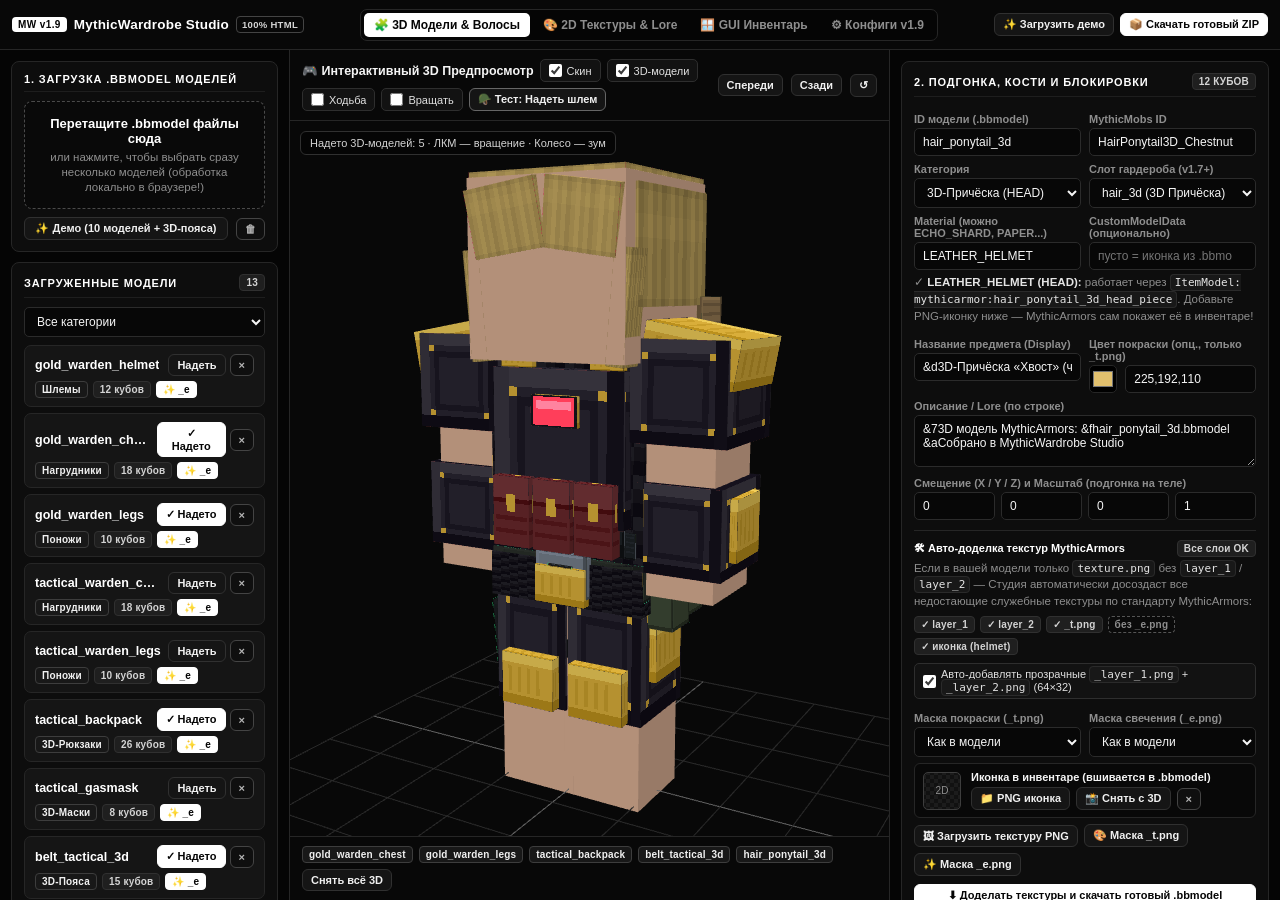
==== docs/index.html @ ac703e2a "Release MythicWardrobe v1.9.1 + Test Pack v1.8 + MythicWardrobe Studio v2.3 (GitHub Pages)" ====
<!DOCTYPE html>
<html lang="ru">
<head>
  <meta charset="UTF-8">
  <meta name="viewport" content="width=device-width, initial-scale=1.0">
  <title>MythicWardrobe Studio v2.2 — 3D .bbmodel, 3D-Волосы, 2D Скины и GUI Редактор (HTML Standalone)</title>
  <link rel="stylesheet" href="./style.css">
</head>
<body>
  <!-- TOP NAVIGATION -->
  <header class="topbar">
    <div class="brand">
      <span class="brand-badge">MW v1.9</span>
      <span>MythicWardrobe Studio</span>
      <span class="brand-offline" title="Работает полностью в браузере без Python и без сервера!">100% HTML</span>
    </div>

    <div class="tabs">
      <button class="tab-btn active" data-tab="bbmodel">🧩 3D Модели &amp; Волосы</button>
      <button class="tab-btn" data-tab="skins">🎨 2D Текстуры &amp; Lore</button>
      <button class="tab-btn" data-tab="gui">🪟 GUI Инвентарь</button>
      <button class="tab-btn" data-tab="configs">⚙ Конфиги v1.9</button>
    </div>

    <div class="topbar-actions">
      <button class="btn btn-sm" id="btnLoadDemo" title="Загрузить все 10 демо .bbmodel (включая 3D-пояса) и 68 стартовых 2D-скинов (включая Костюм химзащиты)">✨ Загрузить демо</button>
      <button class="btn btn-green btn-sm" id="btnQuickExport">📦 Скачать готовый ZIP</button>
    </div>
  </header>

  <!-- MAIN WORKSPACE -->
  <main class="workspace" id="mainWorkspace">

    <!-- ==================== TAB 1: 3D BBMODEL COMBINER ==================== -->
    <div class="workspace-tab active" data-tab-panel="bbmodel">

      <!-- LEFT PANE: UPLOAD + MODEL LIBRARY -->
      <aside class="pane">
        <div class="card">
          <div class="card-title">1. Загрузка .bbmodel моделей</div>
          <div class="dropzone" id="bbDropzone">
            <strong>Перетащите .bbmodel файлы сюда</strong>
            <span>или нажмите, чтобы выбрать сразу несколько моделей (обработка локально в браузере!)</span>
            <input type="file" id="bbFileInput" accept=".bbmodel,.json" multiple hidden>
          </div>
          <div class="row">
            <button class="btn btn-sm btn-block" id="btnLoadDemo3d">✨ Демо (10 моделей + 3D-пояса)</button>
            <button class="btn btn-danger btn-sm" id="btnClear3d" title="Очистить список">🗑</button>
          </div>
        </div>

        <div class="card">
          <div class="card-title">
            <span>Загруженные модели</span>
            <span id="modelCountBadge" class="tag">0</span>
          </div>
          <div class="row" style="margin-bottom:8px">
            <select id="filterCategory">
              <option value="all">Все категории</option>
              <option value="helmets">Шлемы (HEAD)</option>
              <option value="mask_3d">3D-Маски / Очки (HEAD)</option>
              <option value="hair_3d">3D-Причёски (HEAD)</option>
              <option value="armor_chest">Нагрудники (CHEST)</option>
              <option value="backpack_3d">3D-Рюкзаки / Плащи (CHEST)</option>
              <option value="armor_legs">Поножи (LEGS)</option>
              <option value="belt_3d">3D-Пояса / Декор (LEGS)</option>
              <option value="armor_feet">Ботинки (FEET)</option>
            </select>
          </div>
          <div id="modelList">
            <div class="hint">Загрузите свои .bbmodel или нажмите «✨ Демо» — туда уже вшиты 3D-причёски, 3D-пояса (tactical / adventurer / chains), рюкзак, противогаз и броня!</div>
          </div>
        </div>
      </aside>

      <!-- CENTER PANE: SHARED 3D VIEWPORT (PLACEHOLDER, MOVED BY JS) -->
      <section class="pane pane-viewer" id="viewerMount3d"></section>

      <!-- RIGHT PANE: INSPECTOR + BLOCKS + CATEGORY LINKS + ZIP EXPORT -->
      <aside class="pane">
        <!-- INSPECTOR -->
        <div class="card" id="inspectorCard">
          <div class="card-title">
            <span>2. Подгонка, Кости и Блокировки</span>
            <span id="inspectorModelTag" class="tag">Не выбрано</span>
          </div>
          <div id="inspectorEmpty" class="hint">
            Выберите модель слева, чтобы настроить категорию, кости MythicArmors, смещение, описание, цвет и правила блокировки слотов (v1.8.0).
          </div>
          <div id="inspectorBody" style="display:none">
            <div class="grid-2">
              <div>
                <label class="field-label">ID модели (.bbmodel)</label>
                <input type="text" id="inpExportId" placeholder="gold_warden_chest">
              </div>
              <div>
                <label class="field-label">MythicMobs ID</label>
                <input type="text" id="inpMythicId" placeholder="GoldWardenChestplate">
              </div>
            </div>

            <div class="grid-2">
              <div>
                <label class="field-label">Категория</label>
                <select id="inpCategory">
                  <option value="helmets">Шлем (HEAD)</option>
                  <option value="mask_3d">3D-Маска / Очки (HEAD)</option>
                  <option value="hair_3d">3D-Причёска (HEAD)</option>
                  <option value="armor_chest">Нагрудник (CHEST)</option>
                  <option value="backpack_3d">3D-Рюкзак / Плащ (CHEST)</option>
                  <option value="armor_legs">Поножи (LEGS)</option>
                  <option value="belt_3d">3D-Пояс / Декор (LEGS)</option>
                  <option value="armor_feet">Ботинки (FEET)</option>
                </select>
              </div>
              <div>
                <label class="field-label">Слот гардероба (v1.7+)</label>
                <select id="inpWardrobeSlot">
                  <option value="">Стандартная броня</option>
                  <option value="mask_3d">mask_3d (3D Маска)</option>
                  <option value="hair_3d">hair_3d (3D Причёска)</option>
                  <option value="backpack_3d">backpack_3d (3D Рюкзак)</option>
                  <option value="belt_3d">belt_3d (3D Пояс / Декор)</option>
                  <option value="helmet_cosmetic">helmet_cosmetic</option>
                  <option value="chest_cosmetic">chest_cosmetic</option>
                  <option value="legs_cosmetic">legs_cosmetic</option>
                  <option value="boots_cosmetic">boots_cosmetic</option>
                </select>
              </div>
            </div>

            <div class="grid-2">
              <div>
                <label class="field-label">Material (можно ECHO_SHARD, PAPER...)</label>
                <input type="text" id="inpMaterial" list="materialPresets" placeholder="LEATHER_HELMET / ECHO_SHARD">
                <datalist id="materialPresets">
                  <option value="LEATHER_HELMET"></option>
                  <option value="LEATHER_CHESTPLATE"></option>
                  <option value="LEATHER_LEGGINGS"></option>
                  <option value="LEATHER_BOOTS"></option>
                  <option value="ECHO_SHARD"></option>
                  <option value="PAPER"></option>
                  <option value="CARVED_PUMPKIN"></option>
                </datalist>
              </div>
              <div>
                <label class="field-label">CustomModelData (опционально)</label>
                <input type="number" id="inpCustomModelData" min="1" step="1" placeholder="пусто = иконка из .bbmodel">
              </div>
            </div>
            <div id="materialHintBox" class="hint" style="margin:4px 0 6px"></div>

            <div class="grid-2">
              <div>
                <label class="field-label">Название предмета (Display)</label>
                <input type="text" id="inpDisplayName" placeholder="&6Золотой нагрудник">
              </div>
              <div>
                <label class="field-label">Цвет покраски (опц., только _t.png)</label>
                <div class="row">
                  <input type="color" id="inpColorPicker" value="#ffffff" style="width:36px;height:28px;padding:1px;border-radius:5px;border:1px solid var(--border);background:#000">
                  <input type="text" id="inpColorRgb" placeholder="пусто = родная цветная текстура">
                </div>
              </div>
            </div>

            <label class="field-label">Описание / Lore (по строке)</label>
            <textarea id="inpLore" placeholder="&7Кастомная 3D-модель MythicArmors&#10;&aСделано в MythicWardrobe Studio"></textarea>

            <label class="field-label">Смещение (X / Y / Z) и Масштаб (подгонка на теле)</label>
            <div class="grid-4">
              <input type="number" step="0.25" id="inpOffX" value="0" title="Смещение X">
              <input type="number" step="0.25" id="inpOffY" value="0" title="Смещение Y">
              <input type="number" step="0.25" id="inpOffZ" value="0" title="Смещение Z">
              <input type="number" step="0.05" min="0.2" max="3" id="inpScale" value="1" title="Масштаб">
            </div>

            <!-- AUTO-TEXTURES COMPLETION FOR RAW .bbmodel (layer_1, layer_2, _t, _e, icon!) -->
            <div style="margin-top:10px;padding-top:9px;border-top:1px solid var(--border)">
              <div class="row" style="justify-content:space-between">
                <label class="field-label" style="margin:0;color:#ffffff">🛠 Авто-доделка текстур MythicArmors</label>
                <span class="tag" id="texAutoBadge">Авто</span>
              </div>
              <div class="hint" style="margin:3px 0 5px">
                Если в вашей модели только <code>texture.png</code> без <code>layer_1</code> / <code>layer_2</code> — Студия автоматически досоздаст все недостающие служебные текстуры по стандарту MythicArmors:
              </div>
              <div id="texStatusGrid" class="tex-status-grid"></div>
              <label class="toggle-chip" style="display:flex;margin-bottom:6px">
                <input type="checkbox" id="chkAutoLayers" checked>
                <span>Авто-добавлять прозрачные <code>_layer_1.png</code> + <code>_layer_2.png</code> (64×32)</span>
              </label>
              <div class="grid-2">
                <div>
                  <label class="field-label">Маска покраски (_t.png)</label>
                  <select id="selAutoTint">
                    <option value="keep">Как в модели</option>
                    <option value="full">Вся текстура красится</option>
                    <option value="light_only">Только светлые пиксели</option>
                    <option value="none">Убрать _t.png</option>
                  </select>
                </div>
                <div>
                  <label class="field-label">Маска свечения (_e.png)</label>
                  <select id="selAutoEmissive">
                    <option value="keep">Как в модели</option>
                    <option value="bright_neon">Авто-свечение ярких</option>
                    <option value="none">Убрать _e.png</option>
                  </select>
                </div>
              </div>
              <div class="icon-preview-wrap">
                <div class="icon-preview-box" id="modelIconPreviewBox">
                  <span style="font-size:10px;color:var(--muted)">2D</span>
                </div>
                <div style="flex:1">
                  <div style="font-size:11px;font-weight:700;margin-bottom:4px">Иконка в инвентаре (вшивается в .bbmodel)</div>
                  <div class="row-wrap">
                    <button type="button" class="btn btn-sm" id="btnUploadIconPng">📁 PNG иконка</button>
                    <button type="button" class="btn btn-sm" id="btnCapture3dIcon" title="Снять прозрачный 32×32 рендер прямо с 3D-вьюпорта">📸 Снять с 3D</button>
                    <button type="button" class="btn btn-danger btn-sm" id="btnClearIconPng" title="Удалить иконку">×</button>
                    <input type="file" id="inpIconPngFile" accept="image/png,image/webp" hidden>
                  </div>
                </div>
              </div>
              <div class="row-wrap" style="margin-top:6px">
                <button type="button" class="btn btn-sm" id="btnUpload3dMainTex" title="Загрузить/заменить основную текстуру .bbmodel">🖼 Загрузить текстуру PNG</button>
                <button type="button" class="btn btn-sm" id="btnUpload3dTintTex" title="Загрузить маску покраски _t.png">🎨 Маска _t.png</button>
                <button type="button" class="btn btn-sm" id="btnUpload3dEmisTex" title="Загрузить маску свечения _e.png">✨ Маска _e.png</button>
                <input type="file" id="inp3dMainTexFile" accept="image/png,image/webp" hidden>
                <input type="file" id="inp3dTintTexFile" accept="image/png,image/webp" hidden>
                <input type="file" id="inp3dEmisTexFile" accept="image/png,image/webp" hidden>
              </div>
              <button type="button" class="btn btn-primary btn-sm btn-block" id="btnDownloadSingleBbmodel" style="margin-top:8px">
                ⬇ Доделать текстуры и скачать готовый .bbmodel
              </button>
            </div>

            <!-- v1.9.0 3D HAIR BINDING & PARTIAL HELMET HIDING -->
            <div id="hair3dPanel" style="margin-top:10px;padding-top:9px;border-top:1px solid var(--border);display:none">
              <div class="row" style="justify-content:space-between">
                <label class="field-label" style="margin:0;color:#ffffff">💇 3D-Волосы: привязка к 2D и шлемы (v1.9)</label>
                <span class="tag" id="hair3dPartBadge">0 скрыто</span>
              </div>
              <div class="hint" style="margin:3px 0 6px">
                Привяжите 3D-причёску к 2D-волосам (<code>hair-3d.yml</code>) и настройте полное или <b>частичное</b> скрытие при надевании шлема (например, убрать высокий хвост сзади, оставив передние пряди!).
              </div>
              <div class="grid-2">
                <div>
                  <label class="field-label">Привязать к 2D-волосам (PNG)</label>
                  <input type="text" id="inpHairBind2d" list="hair2dPresets" placeholder="напр. hair_blonde.png">
                  <datalist id="hair2dPresets">
                    <option value="hair_brown.png"></option>
                    <option value="hair_blonde.png"></option>
                    <option value="hair_black.png"></option>
                  </datalist>
                </div>
                <div>
                  <label class="field-label">Поведение при шлеме</label>
                  <select id="selHairHelmetMode">
                    <option value="SWAP_MODEL">SWAP_MODEL — Заменить на другую модель</option>
                    <option value="PARTIAL_MODEL">PARTIAL_MODEL — Обрезать части этой модели</option>
                    <option value="HIDE_ALL">HIDE_ALL — Скрыть целиком</option>
                    <option value="KEEP">KEEP — Не скрывать</option>
                  </select>
                </div>
              </div>
              <div id="hairSwapModelWrap" style="margin-top:6px;display:none">
                <label class="field-label">🔄 Другая 3D-модель при шлеме (выберите из загруженных или укажите MythicMobs ID ниже)</label>
                <select id="selHairSwapModel">
                  <option value="">— Указать вручную по MythicMobs ID —</option>
                </select>
              </div>
              <div class="grid-2">
                <div>
                  <label class="field-label">Список шлемов (режим)</label>
                  <select id="selHairListMode">
                    <option value="ALL">ALL — Любой шлем (кроме искл.)</option>
                    <option value="WHITELIST">WHITELIST — Только из списка</option>
                    <option value="BLACKLIST">BLACKLIST — Все, кроме списка</option>
                  </select>
                </div>
                <div>
                  <label class="field-label">MythicMobs ID модели под шлем</label>
                  <input type="text" id="inpHairPartialId" placeholder="LongHairUnderHelmet3D">
                </div>
              </div>
              <div class="grid-2">
                <div>
                  <label class="field-label">Шлемы (ID / *_HELMET / hat:*)</label>
                  <input type="text" id="inpHairHelmets" placeholder="GoldWardenHelmet, *_HELMET">
                </div>
                <div>
                  <label class="field-label">Исключения (не скрывать)</label>
                  <input type="text" id="inpHairExceptions" placeholder="CrownHelmet, hat:glasses.png">
                </div>
              </div>
              <div id="hairPartialPartsWrap" style="margin-top:6px">
                <div class="row" style="justify-content:space-between;margin-bottom:4px">
                  <label class="field-label" style="margin:0">Отметьте части, которые СКРЫВАТЬ под шлемом:</label>
                  <div class="row">
                    <button type="button" class="btn btn-sm" id="btnHairAutoMarkTail" title="Авто-выбрать хвост, макушку и резинку">⚡ Авто (хвост)</button>
                    <button type="button" class="btn btn-sm" id="btnHairClearParts" title="Снять все галочки">✕</button>
                  </div>
                </div>
                <div id="hairPartsList" class="hair-part-list"></div>
                <div class="row" style="margin-top:6px">
                  <button type="button" class="btn btn-sm btn-block" id="btnDownloadPartialHair">⬇ Скачать частичный .bbmodel (под шлем)</button>
                </div>
              </div>
            </div>

            <label class="field-label" style="margin-top:10px">Кости модели → кости MythicArmors</label>
            <div id="boneMappingTable"></div>

            <!-- v1.8.0 BLOCKING RULES FOR 3D MODEL -->
            <div style="margin-top:10px;padding-top:9px;border-top:1px solid var(--border)">
              <div class="row" style="justify-content:space-between">
                <label class="field-label" style="margin:0;color:#ffffff">🔒 Блокировка слоёв / слотов (v1.8.0)</label>
                <select id="inp3dBlockMode" style="width:130px;padding:3px 6px;font-size:11px">
                  <option value="UNEQUIP">UNEQUIP (Снять)</option>
                  <option value="PREVENT">PREVENT (Запрет)</option>
                  <option value="HIDE">HIDE (Скрыть)</option>
                </select>
              </div>
              <div class="hint" style="margin:3px 0 4px">Отметьте, какие слоты/слои блокирует этот 3D-предмет (попадёт в <code>Wardrobe.Blocks</code>):</div>
              <div id="blockChips3dShortcuts" class="block-chip-grid"></div>
              <div id="blockChips3dTargets" class="block-chip-grid"></div>
            </div>
          </div>
        </div>

        <!-- CATEGORY LINKS (COMBINATION GENERATOR) -->
        <div class="card">
          <div class="card-title">
            <span>3. Связки категорий (Скрещивание)</span>
            <button class="btn btn-sm" id="btnAddLink">+ Связка</button>
          </div>
          <div class="hint">
            Свяжите 2 или 3 категории (например <b>Поножи × 3D-Пояса</b> или <b>Нагрудники × Рюкзаки</b>). Студия прямо в браузере сгенерирует все комбо-`.bbmodel` с единым UV-атласом и <code>combo-overrides.yml</code>!
          </div>
          <div id="linksContainer"></div>
          <div id="comboPreviewList" style="margin-top:8px"></div>
        </div>

        <!-- EXPORT ZIP -->
        <div class="card">
          <div class="card-title">4. Экспорт готового ZIP-архива</div>
          <label class="field-label">Имя пака</label>
          <input type="text" id="inpPackName" value="my_wardrobe_pack">
          <div class="row-wrap" style="margin:8px 0">
            <label class="toggle-chip"><input type="checkbox" id="chkIncludeStandalone" checked> Одиночные .bbmodel</label>
            <label class="toggle-chip"><input type="checkbox" id="chkInclude2dInZip" checked> + 2D скины &amp; priority.yml</label>
            <label class="toggle-chip"><input type="checkbox" id="chkIncludeMenusInZip" checked> + GUI menus.yml</label>
            <label class="toggle-chip"><input type="checkbox" id="chkIncludeConfigInZip" checked> + Сниппет конфига v1.9</label>
          </div>
          <button class="btn btn-primary btn-block" id="btnExportFullZip">🚀 Собрать и скачать ZIP (офлайн)</button>
          <div id="exportReport" class="hint" style="margin-top:8px"></div>
        </div>
      </aside>
    </div>

    <!-- ==================== TAB 2: 2D SKIN FITTER & BLOCKING ==================== -->
    <div class="workspace-tab" data-tab-panel="skins">

      <!-- LEFT PANE: 2D SKIN LAYERS + PRIORITY + LIVE BLOCKING -->
      <aside class="pane">
        <div class="card">
          <div class="card-title">
            <span>2D Слои скина (15 категорий)</span>
            <span id="skinBlockedCountBadge" class="tag tag-lock" style="display:none">🔒 0</span>
          </div>
          <div class="row" style="margin-bottom:6px">
            <button class="btn btn-sm btn-block" id="btnLoadDemo2d">✨ 68 стартовых PNG</button>
            <select id="skinBodyType" style="width:110px">
              <option value="wide">Wide (4px)</option>
              <option value="slim">Slim (3px)</option>
            </select>
          </div>
          <div class="row" style="margin-bottom:8px">
            <button class="btn btn-amber btn-sm btn-block" id="btnTryHazmat">☣ Примерить Костюм химзащиты (v1.8)</button>
            <button class="btn btn-sm" id="btnReset2dLayers" title="Сбросить все слои">↺</button>
          </div>
          <div class="hint" style="margin-top:0">
            Слои идут <b>сверху вниз</b> (как в <code>priority.yml</code>). Если слой имеет блокировку 🔒 (как химзащита), конфликтующие слои подсвечиваются красным и скрываются на 3D-манекене!
          </div>
          <div id="skinLayersList"></div>
        </div>
      </aside>

      <!-- CENTER PANE: SHARED 3D VIEWPORT -->
      <section class="pane pane-viewer" id="viewerMount2d"></section>

      <!-- RIGHT PANE: UPLOAD & AUTO-FIT 2D SKIN + BLOCKS + EXPORT -->
      <aside class="pane">
        <div class="card">
          <div class="card-title">
            <span>Подгонка PNG на слой</span>
            <span id="activeSkinLayerTag" class="tag">Куртка / Костюм</span>
          </div>
          <div class="dropzone" id="skinDropzone">
            <strong>Перетащите PNG-скин или слой одежды</strong>
            <span>Любой формат: 64×64, старый 64×32, HD 128×128+ — подгонится мгновенно</span>
            <input type="file" id="skinFileInput" accept="image/png,image/webp,image/jpeg" hidden>
          </div>

          <div class="grid-2">
            <div>
              <label class="field-label">Вырезать зону тела</label>
              <select id="skinRegion">
                <option value="full">Весь скин (без вырезки)</option>
                <option value="head_all">Вся голова (внутр. + внеш.)</option>
                <option value="head_outer">Только внеш. голова (шапка/волосы)</option>
                <option value="head_inner">Только лицо / глаза</option>
                <option value="torso_arms">Торс + Рукава (куртка/костюм)</option>
                <option value="torso_only">Только торс (футболка)</option>
                <option value="arms_only">Только рукава / перчатки</option>
                <option value="waist_belt">Талия / Пояс (belt_skin v1.7)</option>
                <option value="legs">Штаны / ноги целиком</option>
                <option value="boots">Только ботинки (низ ног)</option>
                <option value="outer_only">Только 2-й слой (outer)</option>
              </select>
            </div>
            <div>
              <label class="field-label">Конвертер рук</label>
              <select id="skinArmConvert">
                <option value="keep">Не менять</option>
                <option value="to_slim">Wide (4px) → Slim (3px)</option>
                <option value="to_wide">Slim (3px) → Wide (4px)</option>
              </select>
            </div>
          </div>

          <div class="grid-3" style="margin-top:6px">
            <div>
              <label class="field-label">Оттенок: <span id="lblHue">0°</span></label>
              <input type="range" id="skinHue" min="-180" max="180" value="0">
            </div>
            <div>
              <label class="field-label">Насыщ.: <span id="lblSat">100%</span></label>
              <input type="range" id="skinSat" min="0" max="200" value="100">
            </div>
            <div>
              <label class="field-label">Яркость: <span id="lblVal">100%</span></label>
              <input type="range" id="skinVal" min="20" max="200" value="100">
            </div>
          </div>

          <div class="row" style="margin-top:6px">
            <input type="color" id="skinTintColor" value="#ffffff" style="width:36px;height:28px;padding:1px;border-radius:5px;border:1px solid var(--border);background:#000">
            <input type="range" id="skinTintStrength" min="0" max="100" value="0" style="flex:1">
            <span class="hint" style="margin:0;min-width:68px">Тинт <b id="lblTint">0%</b></span>
          </div>

          <div class="row" style="margin-top:8px">
            <input type="text" id="skinCustomName" placeholder="имя_файла.png (напр. hazmat_suit)">
            <button class="btn btn-primary btn-sm" id="btnApplySkinFit">✓ Применить</button>
          </div>
        </div>

        <!-- v2.2: 2D ITEM DISPLAY NAME, MATERIAL, CMD & LORE -->
        <div class="card">
          <div class="card-title">
            <span>📝 Название &amp; Lore 2D-предмета</span>
            <span id="skinMetaLayerTag" class="tag">jacket</span>
          </div>
          <div class="hint" style="margin-top:0">
            Задайте название, материал, CustomModelData и описание (<code>Lore</code>) для загруженной 2D-текстуры — попадёт напрямую в MythicMobs YAML при экспорте!
          </div>
          <div class="grid-2">
            <div>
              <label class="field-label">MythicMobs ID (опционально)</label>
              <input type="text" id="skinItemMythicId" placeholder="WardrobeCustomJacket">
            </div>
            <div>
              <label class="field-label">Название предмета (Display)</label>
              <input type="text" id="skinItemDisplay" placeholder="&fКожаная куртка">
            </div>
          </div>
          <div class="grid-2">
            <div>
              <label class="field-label">Material (PAPER / ECHO_SHARD...)</label>
              <input type="text" id="skinItemMaterial" list="materialPresets" value="PAPER" placeholder="PAPER">
            </div>
            <div>
              <label class="field-label">CustomModelData (опционально)</label>
              <input type="number" id="skinItemCmd" min="1" step="1" placeholder="пусто = без CMD">
            </div>
          </div>
          <label class="field-label">Описание / Lore (каждая строка — отдельный пункт)</label>
          <textarea id="skinItemLore" placeholder="&7Стильный 2D-слой одежды&#10;&fНаденьте в гардеробе (/wardrobe)"></textarea>
        </div>

        <!-- v1.8.0 BLOCKING EDITOR FOR ACTIVE 2D LAYER -->
        <div class="card">
          <div class="card-title">
            <span>🔒 Блокировка других слоёв (v1.8.0)</span>
            <select id="skinBlockMode" style="width:128px;padding:3px 6px;font-size:11px">
              <option value="UNEQUIP">UNEQUIP (Снять)</option>
              <option value="PREVENT">PREVENT (Запрет)</option>
              <option value="HIDE">HIDE (Скрыть)</option>
            </select>
          </div>
          <div class="hint" style="margin-top:0">
            Настройте для текущего слоя <b id="skinBlockLayerLabel">Куртка / Костюм</b>: какие слои/слоты он блокирует (пример: химзащита в <code>jacket</code> блокирует штаны, пояс, футболку, перчатки, носки, ботинки, маску и шапку!).
          </div>
          <div class="row-wrap" style="margin-bottom:6px">
            <button class="btn btn-sm" id="btnPresetHazmatBlocks">☣ Пресет Химзащита</button>
            <button class="btn btn-sm" id="btnPresetSuitBlocks">🧥 Пресет Комбинезон</button>
            <button class="btn btn-danger btn-sm" id="btnClearSkinBlocks">✕ Очистить</button>
          </div>
          <div id="blockChips2dShortcuts" class="block-chip-grid"></div>
          <div id="blockChips2dTargets" class="block-chip-grid"></div>
        </div>

        <div class="card">
          <div class="card-title">Итоговая 2D-развёртка 64×64</div>
          <div class="uv-preview-box">
            <canvas id="skin2dCanvas" width="64" height="64"></canvas>
            <div style="flex:1">
              <div class="hint" style="margin-top:0">
                Сборка с учётом <code>priority.yml</code>, авто-очистки outer-зон (<code>clear-outer-regions</code>) и активных блокировок <b>v1.8.0</b>!
              </div>
              <button class="btn btn-sm btn-block" id="btnDownloadSkinPng" style="margin-bottom:6px">⬇ Скачать скин 64×64 PNG</button>
              <button class="btn btn-green btn-sm btn-block" id="btnExport2dZip">📦 Скачать ZIP (2D + Blocks + priority.yml)</button>
            </div>
          </div>
        </div>
      </aside>
    </div>

    <!-- ==================== TAB 4: VISUAL GUI INVENTORY EDITOR (menus.yml) ==================== -->
    <div class="workspace-tab" data-tab-panel="gui">

      <!-- LEFT PANE: SCREEN SELECTOR & LAYOUT SETTINGS -->
      <aside class="pane gui-pane-left">
        <div class="card">
          <div class="card-title">
            <span>1. Экраны меню (menus.yml)</span>
            <button class="btn btn-sm" id="btnGuiResetAll" title="Сбросить к стандартному шаблону">↺ Сброс</button>
          </div>
          <div class="grid-2" style="margin-bottom:6px">
            <div>
              <label class="field-label">Режим по умолчанию</label>
              <select id="guiDefaultMode">
                <option value="TABBED">TABBED (Вкладки)</option>
                <option value="UNIFIED">UNIFIED (Общее)</option>
                <option value="PER_SLOT">PER_SLOT (Узкие)</option>
              </select>
            </div>
            <div>
              <label class="field-label">При кнопке «Назад» (если нет команды)</label>
              <select id="guiBackFallback">
                <option value="INVENTORY">Открыть Инвентарь (INVENTORY)</option>
                <option value="CLOSE">Закрыть меню (CLOSE)</option>
              </select>
            </div>
          </div>
          <label class="field-label">Команда «Назад» (опц., пусто = открыть инвентарь)</label>
          <input type="text" id="guiBackCmd" value="" placeholder="пусто = Инвентарь; или menu / dm open" style="margin-bottom:8px">
          <div id="guiScreenList" class="gui-screen-list"></div>
        </div>

        <div class="card">
          <div class="card-title">2. Заголовок, Размер и Заполнитель</div>
          <label class="field-label">Название меню (title — MiniMessage или &amp;-коды)</label>
          <input type="text" id="guiScreenTitle" placeholder="&8Гардероб &7▪ &f<section>">

          <div class="grid-2">
            <div>
              <label class="field-label">Размер (ряды: 1–6)</label>
              <select id="guiScreenRows">
                <option value="1">1 ряд (9 слотов)</option>
                <option value="2">2 ряда (18 слотов)</option>
                <option value="3">3 ряда (27 слотов)</option>
                <option value="4">4 ряда (36 слотов)</option>
                <option value="5">5 рядов (45 слотов)</option>
                <option value="6">6 рядов (54 слота)</option>
              </select>
            </div>
            <div>
              <label class="field-label">Заполнитель (Filler)</label>
              <label class="toggle-chip" style="height:31px;justify-content:center">
                <input type="checkbox" id="guiFillerEnabled" checked> Включён
              </label>
            </div>
          </div>

          <div class="grid-2">
            <div>
              <label class="field-label">Material заполнителя</label>
              <input type="text" id="guiFillerMat" list="guiMaterialPresets" value="BLACK_STAINED_GLASS_PANE">
            </div>
            <div>
              <label class="field-label">CustomModelData фона</label>
              <input type="number" id="guiFillerCmd" min="1" step="1" placeholder="опционально">
            </div>
          </div>
          <div class="grid-2">
            <div>
              <label class="field-label">ItemModel фона (1.21.4+)</label>
              <input type="text" id="guiFillerItemModel" placeholder="mypack:gui_filler">
            </div>
            <div>
              <label class="field-label">Название фона</label>
              <input type="text" id="guiFillerName" value=" " placeholder="пробел = пусто">
            </div>
          </div>
          <label class="toggle-chip" style="margin-top:8px;display:flex">
            <input type="checkbox" id="guiShowIndicators">
            <span>Индикатор надетых предметов (<code>show-equipped-indicators</code>)</span>
          </label>
        </div>

        <datalist id="guiMaterialPresets"></datalist>
      </aside>

      <!-- CENTER PANE: INTERACTIVE MINECRAFT INVENTORY GRID + MC TOOLTIP + LIVE YAML -->
      <section class="pane gui-pane-center" style="background:#050505">
        <div class="mc-inv-shell">
          <div id="guiScreenPills" class="gui-screen-pills"></div>
          <div class="mc-inv-header">
            <div class="mc-inv-title" id="guiPreviewTitle">Гардероб</div>
            <div class="row-wrap">
              <span class="tag" id="guiGridSizeTag">3×9 (27)</span>
              <button class="btn btn-sm" id="btnGuiCopyYml">📋 Копировать</button>
              <button class="btn btn-primary btn-sm" id="btnGuiDownloadYml">⬇ Скачать menus.yml</button>
            </div>
          </div>
          <div id="guiInvGrid" class="mc-inv-grid"></div>
          <div id="guiTooltipBox" class="mc-tooltip-box">Наведите или нажмите на любой слот инвентаря</div>
          <div class="gui-legend">
            <span>✓ Вшиты <b>149 официальных текстур Minecraft 1.21.4</b> · Клик по слоту → настройка материала, <code>CustomModelData</code>, <code>Lore</code> и действия справа</span>
          </div>
        </div>

        <div class="card gui-preview-card">
          <div class="card-title">
            <span>Предпросмотр plugins/MythicWardrobe/menus.yml</span>
            <button class="btn btn-sm" data-copy-target="guiLiveMenusYml">📋 Копировать</button>
          </div>
          <pre class="yaml-code" id="guiLiveMenusYml" style="max-height:240px;overflow-y:auto"></pre>
        </div>
      </section>

      <!-- RIGHT PANE: SELECTED CELL INSPECTOR + MINECRAFT ASSETS PICKER -->
      <aside class="pane gui-pane-right">
        <div class="card">
          <div class="card-title">
            <span>3. Настройка ячейки</span>
            <span class="tag" id="guiSelectedSlotBadge">Слот #11</span>
          </div>
          <div class="hint" style="margin-top:0">
            Назначьте слот гардероба (со своей иконкой пустого слота + <code>CustomModelData</code>), кнопку действия или декор.
          </div>

          <label class="field-label">Тип ячейки</label>
          <select id="guiCellKind">
            <option value="empty">Пустая (заполнитель / фон)</option>
            <option value="slot">Слот гардероба (Wardrobe Slot + пустая иконка)</option>
            <option value="button">Кнопка действия (Назад / Инвентарь / Закрыть / Команда)</option>
            <option value="decor">Декоративный / кастомный предмет (DECOR)</option>
          </select>

          <!-- SLOT-SPECIFIC -->
          <div id="guiCellSlotGroup" style="display:none;margin-top:6px">
            <label class="field-label">Слот гардероба (из slots.yml)</label>
            <select id="guiCellWardrobeSlot"></select>
            <div class="hint">Ниже настраивается <b>иконка ПУСТОГО слота</b> (<code>empty-slots:</code> в <code>menus.yml</code>).</div>
          </div>

          <!-- BUTTON-SPECIFIC -->
          <div id="guiCellButtonGroup" style="display:none;margin-top:6px">
            <label class="field-label">Действие кнопки (action)</label>
            <select id="guiCellAction"></select>
            <div id="guiCellSectionRow" style="display:none">
              <label class="field-label">Целевая секция (section)</label>
              <select id="guiCellSection">
                <option value="HEAD">HEAD (Голова)</option>
                <option value="CHEST">CHEST (Торс)</option>
                <option value="LEGS">LEGS (Ноги / Пояса)</option>
                <option value="FEET">FEET (Ботинки)</option>
              </select>
            </div>
            <div id="guiCellCommandRow" style="display:none">
              <label class="field-label">Команда (без /, напр. dm open main)</label>
              <input type="text" id="guiCellCommand" placeholder="menu">
            </div>
          </div>

          <!-- SHARED ICON FIELDS (EMPTY SLOT / BUTTON / DECOR) -->
          <div id="guiCellIconGroup" style="display:none;margin-top:6px;padding-top:8px;border-top:1px solid var(--border)">
            <div class="grid-2">
              <div>
                <label class="field-label">Material (Minecraft)</label>
                <input type="text" id="guiCellMat" list="guiMaterialPresets" value="PAPER">
              </div>
              <div>
                <label class="field-label">CustomModelData</label>
                <input type="number" id="guiCellCmd" min="1" step="1" placeholder="напр. 5001">
              </div>
            </div>

            <!-- MINECRAFT ASSETS VISUAL PICKER -->
            <div class="mc-asset-picker">
              <div class="row" style="justify-content:space-between;margin-bottom:4px">
                <span style="font-size:11px;font-weight:700;color:#ffffff">🧱 Ассеты Minecraft (149 текстур)</span>
                <span class="tag" id="guiMcAssetCount">149</span>
              </div>
              <input type="text" id="guiMcAssetSearch" placeholder="Поиск: helmet, glass, sword, dye, echo...">
              <div id="guiMcAssetGrid" class="mc-asset-grid"></div>
            </div>

            <div class="grid-2" style="margin-top:6px">
              <div>
                <label class="field-label">ItemModel (1.21.4+)</label>
                <input type="text" id="guiCellItemModel" placeholder="mypack:slot_helmet">
              </div>
              <div>
                <label class="field-label">Цвет (кожа, #RRGGBB)</label>
                <input type="text" id="guiCellColor" placeholder="#ffffff (опц.)">
              </div>
            </div>
            <label class="field-label">Название предмета (name)</label>
            <input type="text" id="guiCellName" placeholder="&fПустой слот: Шлем">

            <label class="field-label">Описание / Lore (по строке)</label>
            <textarea id="guiCellLore" placeholder="&7Перетащите предмет сюда&#10;&8Поддержка &amp; и MiniMessage"></textarea>

            <div class="row-wrap" style="margin-top:7px">
              <label class="toggle-chip"><input type="checkbox" id="guiCellGlint"> Свечение (glint)</label>
              <label class="toggle-chip"><input type="checkbox" id="guiCellHideTip"> Скрыть tooltip</label>
            </div>

            <div class="icon-preview-wrap" style="margin-top:8px">
              <div class="icon-preview-box" id="guiCellPreviewImgBox">
                <span style="font-size:10px;color:var(--muted)">PNG</span>
              </div>
              <div style="flex:1">
                <div style="font-size:11px;font-weight:700;margin-bottom:4px">Своя PNG иконка (для CMD превью)</div>
                <div class="row-wrap">
                  <button type="button" class="btn btn-sm" id="btnGuiUploadCellImg">📁 Загрузить PNG</button>
                  <button type="button" class="btn btn-danger btn-sm" id="btnGuiClearCellImg">×</button>
                  <input type="file" id="inpGuiCellImgFile" accept="image/png,image/webp" hidden>
                </div>
              </div>
            </div>
          </div>

          <div class="row" style="margin-top:10px">
            <button type="button" class="btn btn-danger btn-sm btn-block" id="btnGuiClearCell">🗑 Очистить ячейку (сделать фоном)</button>
          </div>
        </div>
      </aside>
    </div>

    <!-- ==================== TAB 3: v1.7 / v1.8 / v1.9 CONFIG STUDIO ==================== -->
    <div class="workspace-tab" data-tab-panel="configs">

      <!-- LEFT PANE: INTERACTIVE CONTROLS -->
      <aside class="pane">
        <div class="card">
          <div class="card-title">1. Инвентарь не закрывается при смене скина (v1.7)</div>
          <div class="hint">Настройки для <code>plugins/MythicWardrobe/config.yml</code> — решают закрытие GUI при пакете обновления скина SkinsRestorer.</div>
          <label class="toggle-chip" style="margin-bottom:6px;display:flex">
            <input type="checkbox" id="cfgDeferGui" checked>
            <span><code>defer-apply-while-gui-open: true</code> (применять после закрытия GUI)</span>
          </label>
          <label class="toggle-chip" style="margin-bottom:6px;display:flex">
            <input type="checkbox" id="cfgReopenGui" checked>
            <span><code>auto-reopen-gui-after-skin-apply: true</code> (переоткрывать меню если скин применился внутри GUI)</span>
          </label>
          <div class="grid-2">
            <div>
              <label class="field-label">Задержка дебаунса (тики)</label>
              <input type="number" id="cfgDebounceTicks" value="8" min="0" max="60">
            </div>
            <div>
              <label class="field-label">Задержка переоткрытия (тики)</label>
              <input type="number" id="cfgReopenTicks" value="2" min="1" max="20">
            </div>
          </div>
        </div>

        <div class="card">
          <div class="card-title">2. Кнопка «Назад» и режим меню (v1.7)</div>
          <div class="grid-2">
            <div>
              <label class="field-label">Режим меню (menu.mode)</label>
              <select id="cfgMenuMode">
                <option value="TABBED">TABBED (1 меню + вкладки)</option>
                <option value="UNIFIED">UNIFIED (Всё сразу)</option>
                <option value="PER_SLOT">PER_SLOT (4 узких 1-рядных)</option>
              </select>
            </div>
            <div>
              <label class="field-label">Команда «Назад» (back-command)</label>
              <input type="text" id="cfgBackCommand" value="menu" placeholder="пусто = просто закрыть">
            </div>
          </div>
          <div class="hint">В подменю <code>BACK</code> возвращает на главный экран гардероба, а с главного экрана выполняет указанную команду (например <code>dm open main</code> или <code>menu</code>).</div>
        </div>

        <div class="card">
          <div class="card-title">3. Система блокировок по умолчанию (v1.8)</div>
          <div class="grid-2">
            <div>
              <label class="field-label">Режим по умолчанию</label>
              <select id="cfgDefaultBlockMode">
                <option value="UNEQUIP">UNEQUIP (Снять конфликты)</option>
                <option value="PREVENT">PREVENT (Запретить надевать)</option>
                <option value="HIDE">HIDE (Скрыть, но не снимать)</option>
              </select>
            </div>
            <div>
              <label class="field-label">Иконка замка в GUI</label>
              <input type="text" id="cfgLockMaterial" value="RED_STAINED_GLASS_PANE">
            </div>
          </div>
          <label class="toggle-chip" style="margin-top:8px;display:flex">
            <input type="checkbox" id="cfgInheritClearOuter" checked>
            <span><code>inherit-clear-outer-regions: true</code> (химзащита сама очистит 2-й слой штанов/шапки)</span>
          </label>
        </div>

        <div class="card">
          <div class="card-title">4. Конструктор костюма с блокировкой (v1.8)</div>
          <div class="grid-2">
            <div>
              <label class="field-label">MythicMobs ID</label>
              <input type="text" id="cfgSuitId" value="WardrobeHazmatSuit">
            </div>
            <div>
              <label class="field-label">Слот-носитель</label>
              <select id="cfgSuitSlot">
                <option value="jacket">jacket (Куртка / Костюм)</option>
                <option value="pants">pants (Штаны)</option>
                <option value="hat">hat (Шапка)</option>
                <option value="chest_cosmetic">chest_cosmetic (3D Нагрудник)</option>
                <option value="helmet_cosmetic">helmet_cosmetic (3D Шлем)</option>
              </select>
            </div>
          </div>
          <div class="grid-2">
            <div>
              <label class="field-label">Display Name</label>
              <input type="text" id="cfgSuitDisplay" value="&eКостюм химзащиты &7[Цельный костюм]">
            </div>
            <div>
              <label class="field-label">2D Текстура (PNG)</label>
              <input type="text" id="cfgSuitTexture" value="hazmat_suit.png">
            </div>
          </div>
          <div class="grid-2">
            <div>
              <label class="field-label">BlockMode</label>
              <select id="cfgSuitMode">
                <option value="UNEQUIP">UNEQUIP</option>
                <option value="PREVENT">PREVENT</option>
                <option value="HIDE">HIDE</option>
              </select>
            </div>
            <div>
              <label class="field-label">Блокируемые слои (через запятую)</label>
              <input type="text" id="cfgSuitBlocks" value="undershirt, pants, belt_skin, gloves, socks, boots_skin, mask_skin, hat">
            </div>
          </div>
        </div>
      </aside>

      <!-- RIGHT PANE: LIVE YAML OUTPUTS + COPY BUTTONS -->
      <aside class="pane">
        <div class="card">
          <div class="card-title">
            <span>plugins/MythicWardrobe/config.yml (фрагмент v1.7–v1.8)</span>
            <button class="btn btn-sm" data-copy-target="outConfigYml">📋 Копировать</button>
          </div>
          <pre class="yaml-code" id="outConfigYml"></pre>
        </div>

        <div class="card">
          <div class="card-title">
            <span>plugins/MythicWardrobe/menus.yml (кнопка «Назад» + слот пояса)</span>
            <button class="btn btn-sm" data-copy-target="outMenusYml">📋 Копировать</button>
          </div>
          <pre class="yaml-code" id="outMenusYml"></pre>
        </div>

        <div class="card">
          <div class="card-title">
            <span>plugins/MythicWardrobe/hair-3d.yml (v1.9 — автопривязка 3D-волос и шлемы)</span>
            <button class="btn btn-sm" data-copy-target="outHair3dYml">📋 Копировать</button>
          </div>
          <pre class="yaml-code" id="outHair3dYml"></pre>
        </div>

        <div class="card">
          <div class="card-title">
            <span>MythicMobs YAML + items.yml + Команда /wardrobe block</span>
            <button class="btn btn-sm" data-copy-target="outSuitYml">📋 Копировать</button>
          </div>
          <pre class="yaml-code" id="outSuitYml"></pre>
        </div>
      </aside>
    </div>

  </main>

  <!-- SHARED 3D VIEWER TEMPLATE -->
  <div id="sharedViewerRoot" style="display:none">
    <div class="viewer-header">
      <div class="row-wrap">
        <strong style="font-size:12.5px">🎮 Интерактивный 3D Предпросмотр</strong>
        <label class="toggle-chip"><input type="checkbox" id="chkShowMannequin" checked> Скин</label>
        <label class="toggle-chip"><input type="checkbox" id="chkShowArmor" checked> 3D-модели</label>
        <label class="toggle-chip"><input type="checkbox" id="chkWalkAnim"> Ходьба</label>
        <label class="toggle-chip"><input type="checkbox" id="chkAutoRotate"> Вращать</label>
        <button type="button" class="btn btn-sm helmet-test-toggle" id="btnToggleTestHelmet" title="Примерить шлем поверх 3D-причёски и проверить HIDE_ALL / PARTIAL_MODEL (скрытие хвоста и т.д.)">🪖 Тест: Надеть шлем</button>
      </div>
      <div class="row">
        <button class="btn btn-sm" id="btnViewFront">Спереди</button>
        <button class="btn btn-sm" id="btnViewBack">Сзади</button>
        <button class="btn btn-sm" id="btnViewReset">↺</button>
      </div>
    </div>
    <div class="viewer-stage">
      <canvas id="viewport3d"></canvas>
      <div class="viewer-overlay-badge" id="viewerBadge">ЛКМ — вращение · Колесо — зум · ПКМ — панорама</div>
    </div>
    <div class="viewer-controls">
      <div class="row-wrap" style="justify-content:space-between">
        <div class="row-wrap" id="equippedChips">
          <span class="hint" style="margin:0">Выберите модель или комбо-связку для примерки на 3D-манекене</span>
        </div>
        <button class="btn btn-sm" id="btnClearEquipped">Снять всё 3D</button>
      </div>
    </div>
  </div>

  <div class="toast" id="toast"></div>

  <script src="./webgl_viewer.js"></script>
  <script src="./studio_engine.js"></script>
  <script src="./demo_pack_data.js"></script>
  <script src="./mc_assets.js"></script>
  <script src="./app.js"></script>
</body>
</html>
---- docs/style.css ----
:root {
  --bg: #050505;
  --panel: #0d0d0d;
  --panel-2: #151515;
  --panel-3: #1d1d1d;
  --border: #262626;
  --border-strong: #404040;
  --text: #f5f5f5;
  --muted: #8e8e8e;
  --accent: #ffffff;
  --accent-inv: #050505;
  --soft: #d4d4d4;
  --danger-bg: #1c1212;
  --danger-border: #666666;
  --radius: 8px;
}

* { box-sizing: border-box; }
html, body {
  margin: 0;
  padding: 0;
  height: 100%;
  background: var(--bg);
  color: var(--text);
  font-family: -apple-system, BlinkMacSystemFont, "Segoe UI", Roboto, Inter, sans-serif;
  font-size: 13px;
  overflow: hidden;
  -webkit-font-smoothing: antialiased;
}
body {
  display: flex;
  flex-direction: column;
  height: 100vh;
}

/* Top Header */
.topbar {
  min-height: 50px;
  background: #080808;
  border-bottom: 1px solid var(--border);
  display: flex;
  flex-wrap: wrap;
  align-items: center;
  justify-content: space-between;
  padding: 6px 12px;
  gap: 8px;
  flex-shrink: 0;
}
.brand {
  display: flex;
  align-items: center;
  gap: 7px;
  font-weight: 800;
  font-size: 13.5px;
  letter-spacing: 0.2px;
  white-space: nowrap;
  color: #ffffff;
}
.brand-badge {
  background: #ffffff;
  color: #050505;
  font-size: 10px;
  font-weight: 900;
  padding: 2px 6px;
  border-radius: 4px;
  letter-spacing: 0.4px;
}
.brand-offline {
  background: transparent;
  border: 1px solid #444444;
  color: #d4d4d4;
  font-size: 9.5px;
  font-weight: 700;
  padding: 2px 5px;
  border-radius: 4px;
  letter-spacing: 0.3px;
}
.tabs {
  display: flex;
  flex-wrap: wrap;
  gap: 3px;
  background: #050505;
  padding: 3px;
  border-radius: 7px;
  border: 1px solid var(--border);
}
.tab-btn {
  background: transparent;
  border: none;
  color: var(--muted);
  padding: 5px 10px;
  border-radius: 5px;
  cursor: pointer;
  font-weight: 600;
  font-size: 12px;
  transition: 0.14s;
  white-space: nowrap;
}
.tab-btn:hover { color: #ffffff; background: #141414; }
.tab-btn.active {
  background: #ffffff;
  color: #050505;
  font-weight: 800;
}

.topbar-actions { display: flex; align-items: center; gap: 6px; flex-wrap: wrap; }

/* Main 3-Column Workspace */
.workspace {
  flex: 1;
  min-height: 0;
  display: grid;
  grid-template-columns: 290px minmax(340px, 1fr) 390px;
  overflow: hidden;
}
.workspace.config-mode {
  grid-template-columns: 420px minmax(360px, 1fr);
}
.workspace.config-mode .pane-viewer {
  display: none;
}
.workspace.gui-mode {
  grid-template-columns: 270px minmax(470px, 1fr) 340px;
}
.pane {
  height: 100%;
  min-width: 0;
  overflow-y: auto;
  padding: 11px;
  border-right: 1px solid var(--border);
  background: var(--bg);
}
.pane:last-child { border-right: none; }
.pane-viewer {
  display: flex;
  flex-direction: column;
  padding: 0;
  overflow: hidden;
  background: #050505;
}

.workspace-tab { display: none; }
.workspace-tab.active { display: contents; }

@media (max-width: 1160px) {
  .workspace {
    grid-template-columns: 240px minmax(280px, 1fr) 320px;
  }
  .workspace.gui-mode {
    display: flex;
    flex-direction: column;
    overflow-y: auto;
  }
  .workspace.gui-mode .workspace-tab[data-tab-panel="gui"].active {
    display: grid;
    grid-template-columns: 1fr 1fr;
    grid-template-areas:
      "center center"
      "left right";
    height: auto;
    overflow: visible;
  }
  .workspace.gui-mode .pane {
    height: auto;
    overflow: visible;
    border-right: none;
    border-bottom: 1px solid var(--border);
  }
  .gui-pane-left { grid-area: left; border-right: 1px solid var(--border) !important; }
  .gui-pane-center { grid-area: center; }
  .gui-pane-right { grid-area: right; }
}
@media (max-width: 760px) {
  .workspace.gui-mode .workspace-tab[data-tab-panel="gui"].active {
    grid-template-columns: 1fr;
    grid-template-areas:
      "center"
      "right"
      "left";
  }
  .gui-pane-left { border-right: none !important; }
}

/* Cards & Headings */
.card {
  background: var(--panel);
  border: 1px solid var(--border);
  border-radius: var(--radius);
  padding: 11px 12px;
  margin-bottom: 10px;
}
.card-title {
  font-weight: 800;
  font-size: 11px;
  text-transform: uppercase;
  letter-spacing: 0.85px;
  color: #ffffff;
  margin: 0 0 9px 0;
  padding-bottom: 6px;
  border-bottom: 1px solid #1e1e1e;
  display: flex;
  align-items: center;
  justify-content: space-between;
  gap: 8px;
}
.hint {
  color: var(--muted);
  font-size: 11.5px;
  line-height: 1.45;
  margin: 4px 0 8px 0;
}
.hint b, .hint code { color: #e5e5e5; }
code {
  background: #181818;
  border: 1px solid #2a2a2a;
  padding: 1px 4px;
  border-radius: 4px;
  font-family: ui-monospace, SFMono-Regular, Menlo, Consolas, monospace;
  font-size: 11px;
}

/* Dropzone */
.dropzone {
  border: 1.5px dashed #4a4a4a;
  border-radius: var(--radius);
  padding: 14px 12px;
  text-align: center;
  cursor: pointer;
  background: #090909;
  transition: 0.15s;
  margin-bottom: 8px;
}
.dropzone:hover, .dropzone.dragover {
  border-color: #ffffff;
  background: #141414;
}
.dropzone strong { display: block; font-size: 13px; margin-bottom: 3px; color: #ffffff; }
.dropzone span { color: var(--muted); font-size: 11.5px; }

/* Buttons & Inputs — Crisp Monochrome */
.btn {
  background: var(--panel-2);
  color: #f0f0f0;
  border: 1px solid #303030;
  border-radius: 6px;
  padding: 6px 10px;
  font-size: 12px;
  font-weight: 600;
  cursor: pointer;
  transition: 0.14s;
  display: inline-flex;
  align-items: center;
  justify-content: center;
  gap: 5px;
}
.btn:hover { border-color: #ffffff; background: #222222; color: #ffffff; }
.btn:disabled { opacity: 0.35; cursor: not-allowed; }

.btn-primary, .btn-green {
  background: #ffffff;
  border-color: #ffffff;
  color: #050505;
  font-weight: 800;
}
.btn-primary:hover, .btn-green:hover {
  background: #dcdcdc;
  border-color: #dcdcdc;
  color: #050505;
}
.btn-amber {
  background: #1f1f1f;
  border: 1px solid #ffffff;
  color: #ffffff;
  font-weight: 700;
}
.btn-amber:hover {
  background: #ffffff;
  color: #050505;
}
.btn-danger {
  background: #0f0f0f;
  border-color: #444444;
  color: #b5b5b5;
}
.btn-danger:hover {
  background: #262626;
  border-color: #ffffff;
  color: #ffffff;
}
.btn-sm { padding: 4px 8px; font-size: 11px; }
.btn-block { width: 100%; }

input[type="text"], input[type="number"], select, textarea {
  width: 100%;
  background: #070707;
  color: #f5f5f5;
  border: 1px solid #2b2b2b;
  border-radius: 5px;
  padding: 6px 8px;
  font-size: 12px;
  font-family: inherit;
}
input:focus, select:focus, textarea:focus {
  outline: none;
  border-color: #ffffff;
  background: #0c0c0c;
}
input[type="range"] {
  accent-color: #ffffff;
}
textarea { resize: vertical; min-height: 52px; }
label.field-label {
  display: block;
  font-size: 11px;
  color: var(--muted);
  margin: 7px 0 3px 0;
  font-weight: 600;
}

.row { display: flex; gap: 8px; align-items: center; }
.row-wrap { display: flex; gap: 6px; flex-wrap: wrap; align-items: center; }
.grid-2 { display: grid; grid-template-columns: 1fr 1fr; gap: 8px; }
.grid-3 { display: grid; grid-template-columns: 1fr 1fr 1fr; gap: 6px; }
.grid-4 { display: grid; grid-template-columns: repeat(4, 1fr); gap: 6px; }

/* Model list items */
.model-item {
  background: var(--panel-2);
  border: 1px solid var(--border);
  border-radius: 7px;
  padding: 8px 10px;
  margin-bottom: 6px;
  cursor: pointer;
  transition: 0.14s;
}
.model-item:hover { border-color: #555555; background: #1a1a1a; }
.model-item.selected {
  border-color: #ffffff;
  background: #1c1c1c;
  box-shadow: inset 3px 0 0 #ffffff;
}
.model-item-top {
  display: flex;
  align-items: center;
  justify-content: space-between;
  gap: 6px;
}
.model-item-name {
  font-weight: 700;
  font-size: 12.5px;
  color: #ffffff;
  overflow: hidden;
  text-overflow: ellipsis;
  white-space: nowrap;
}
.model-meta {
  display: flex;
  gap: 5px;
  flex-wrap: wrap;
  margin-top: 5px;
}

/* Monochrome Tags */
.tag {
  display: inline-flex;
  align-items: center;
  padding: 2px 6px;
  border-radius: 4px;
  font-size: 10px;
  font-weight: 700;
  background: #1f1f1f;
  border: 1px solid #303030;
  color: #d4d4d4;
  letter-spacing: 0.2px;
}
.tag-head, .tag-chest, .tag-legs, .tag-feet {
  background: #181818;
  border-color: #3d3d3d;
  color: #f0f0f0;
}
.tag-tint, .tag-emis {
  background: #ffffff;
  border-color: #ffffff;
  color: #050505;
}
.tag-warn {
  background: #1f1f1f;
  border-color: #888888;
  color: #ffffff;
}
.tag-lock {
  background: #ffffff;
  border-color: #ffffff;
  color: #050505;
  font-weight: 800;
}
.tag-missing {
  background: #0a0a0a;
  border: 1px dashed #555555;
  color: #8e8e8e;
}

/* Texture Auto-Fixer Status Grid */
.tex-status-grid {
  display: flex;
  flex-wrap: wrap;
  gap: 5px;
  margin: 6px 0 8px 0;
}
.icon-preview-wrap {
  display: flex;
  align-items: center;
  gap: 10px;
  margin-top: 6px;
  padding: 7px 8px;
  background: #080808;
  border: 1px solid #262626;
  border-radius: 6px;
}
.icon-preview-box {
  width: 38px;
  height: 38px;
  border: 1px solid #3d3d3d;
  border-radius: 5px;
  background: repeating-conic-gradient(#1c1c1c 0% 25%, #111111 0% 50%) 50% / 8px 8px;
  display: flex;
  align-items: center;
  justify-content: center;
  overflow: hidden;
  flex-shrink: 0;
}
.icon-preview-box img {
  width: 32px;
  height: 32px;
  image-rendering: pixelated;
}

/* Bone mapping table */
.bone-row {
  display: grid;
  grid-template-columns: 1fr 22px 1.25fr 46px;
  align-items: center;
  gap: 6px;
  padding: 5px 0;
  border-bottom: 1px solid #1e1e1e;
  font-size: 11.5px;
}
.bone-row:last-child { border-bottom: none; }

/* Blocking editor chips (v1.8.0 Monochrome Inverted) */
.block-chip-grid {
  display: flex;
  flex-wrap: wrap;
  gap: 4px;
  margin-top: 6px;
}
.block-chip {
  display: inline-flex;
  align-items: center;
  gap: 4px;
  padding: 3px 7px;
  border-radius: 4px;
  border: 1px solid #2f2f2f;
  background: #0a0a0a;
  color: #9e9e9e;
  font-size: 10.5px;
  font-weight: 600;
  cursor: pointer;
  user-select: none;
  transition: 0.12s;
}
.block-chip:hover { border-color: #ffffff; color: #ffffff; }
.block-chip.active {
  background: #ffffff;
  border-color: #ffffff;
  color: #050505;
  font-weight: 800;
}
.block-chip.shortcut {
  border-style: dashed;
}
.block-chip.shortcut.active {
  background: #d4d4d4;
  border-style: solid;
  border-color: #ffffff;
  color: #050505;
}

/* Link / Combination Cards */
.link-card {
  background: #080808;
  border: 1px solid var(--border);
  border-radius: 7px;
  padding: 10px;
  margin-bottom: 8px;
}
.combo-preview-row {
  display: flex;
  align-items: center;
  justify-content: space-between;
  gap: 8px;
  padding: 6px 8px;
  background: var(--panel-2);
  border: 1px solid var(--border);
  border-radius: 6px;
  margin-top: 5px;
  font-size: 11.5px;
}
.combo-preview-row.active-preview {
  border-color: #ffffff;
  background: #202020;
}

/* 3D Viewer Panel */
.viewer-header {
  padding: 9px 12px;
  border-bottom: 1px solid var(--border);
  background: #080808;
  display: flex;
  align-items: center;
  justify-content: space-between;
  gap: 8px;
}
.viewer-stage {
  position: relative;
  flex: 1;
  min-height: 280px;
  background: radial-gradient(circle at 50% 42%, #171717 0%, #050505 100%);
}
#viewport3d {
  width: 100%;
  height: 100%;
  display: block;
  cursor: grab;
}
#viewport3d:active { cursor: grabbing; }
.viewer-overlay-badge {
  position: absolute;
  top: 10px;
  left: 10px;
  background: rgba(5,5,5,0.86);
  border: 1px solid #303030;
  border-radius: 6px;
  padding: 5px 9px;
  font-size: 11px;
  color: #d4d4d4;
  pointer-events: none;
  max-width: 92%;
}
.viewer-controls {
  padding: 9px 12px;
  border-top: 1px solid var(--border);
  background: #080808;
}
.toggle-chip {
  display: inline-flex;
  align-items: center;
  gap: 5px;
  padding: 4px 8px;
  border-radius: 5px;
  border: 1px solid #2e2e2e;
  background: #121212;
  color: #e0e0e0;
  font-size: 11px;
  cursor: pointer;
  user-select: none;
}
.toggle-chip input { margin: 0; accent-color: #ffffff; }

/* 2D Skin Editor Specifics */
.skin-layer-row {
  display: grid;
  grid-template-columns: 24px 1fr 124px 52px;
  gap: 5px;
  align-items: center;
  padding: 6px 7px;
  background: var(--panel-2);
  border: 1px solid var(--border);
  border-radius: 6px;
  margin-bottom: 5px;
}
.skin-layer-row.active-layer {
  border-color: #ffffff;
  background: #1e1e1e;
}
.skin-layer-row.locked-layer {
  border-style: dashed;
  border-color: #888888;
  background: repeating-linear-gradient(
    -45deg,
    #0e0e0e,
    #0e0e0e 6px,
    #171717 6px,
    #171717 12px
  );
}
.skin-layer-row.locked-layer select {
  opacity: 0.45;
}
.skin-rank {
  font-weight: 800;
  font-size: 11px;
  color: var(--muted);
  text-align: center;
}
.uv-preview-box {
  display: flex;
  gap: 12px;
  align-items: center;
}
#skin2dCanvas {
  width: 128px;
  height: 128px;
  image-rendering: pixelated;
  border: 1px solid #383838;
  border-radius: 5px;
  background: repeating-conic-gradient(#1f1f1f 0% 25%, #121212 0% 50%) 50% / 12px 12px;
}

/* Config Code Preview (Tab 3) */
.yaml-code {
  width: 100%;
  background: #050505;
  color: #e5e5e5;
  border: 1px solid #2b2b2b;
  border-radius: 6px;
  padding: 10px 12px;
  font-family: ui-monospace, SFMono-Regular, Menlo, Consolas, monospace;
  font-size: 11.5px;
  line-height: 1.5;
  white-space: pre;
  overflow-x: auto;
  margin: 0;
}

/* Status Toast */
.toast {
  position: fixed;
  bottom: 16px;
  left: 50%;
  transform: translateX(-50%);
  background: #ffffff;
  border: 1px solid #ffffff;
  color: #050505;
  padding: 9px 16px;
  border-radius: 6px;
  font-size: 12.5px;
  font-weight: 800;
  box-shadow: 0 10px 28px rgba(0,0,0,0.65);
  z-index: 9999;
  opacity: 0;
  pointer-events: none;
  transition: opacity 0.2s;
}
.toast.show { opacity: 1; }

/* Scrollbars */
::-webkit-scrollbar { width: 6px; height: 6px; }
::-webkit-scrollbar-track { background: transparent; }
::-webkit-scrollbar-thumb { background: #2c2c2c; border-radius: 3px; }
::-webkit-scrollbar-thumb:hover { background: #555555; }

/* ==================== v2.2: 3D HAIR PARTS & HELMET PREVIEW ==================== */
.hair-part-list {
  display: flex;
  flex-direction: column;
  gap: 4px;
  max-height: 175px;
  overflow-y: auto;
  padding: 5px;
  background: #060606;
  border: 1px solid #262626;
  border-radius: 6px;
  margin-top: 5px;
}
.hair-part-row {
  display: flex;
  align-items: center;
  justify-content: space-between;
  gap: 8px;
  padding: 4px 7px;
  border-radius: 4px;
  background: #101010;
  border: 1px solid #242424;
  font-size: 11px;
  cursor: pointer;
}
.hair-part-row:hover { border-color: #666666; }
.hair-part-row.is-hidden {
  background: #1b1b1b;
  border-color: #ffffff;
  color: #ffffff;
}
.hair-part-row code {
  font-size: 10.5px;
  color: #cfcfcf;
}
.hair-part-row.is-hidden code {
  color: #ffffff;
  text-decoration: line-through;
}

.helmet-test-toggle {
  border-color: #666666;
}
.helmet-test-toggle.active {
  background: #ffffff;
  color: #050505;
  border-color: #ffffff;
  font-weight: 800;
}

/* ==================== v2.3: VISUAL GUI INVENTORY EDITOR (TAB 4 + MC ASSETS) ==================== */
.gui-screen-list {
  display: flex;
  flex-direction: column;
  gap: 5px;
}
.gui-screen-pills {
  display: flex;
  flex-wrap: wrap;
  gap: 5px;
  margin-bottom: 10px;
}
.gui-screen-pill {
  padding: 5px 9px;
  border-radius: 5px;
  border: 1px solid #303030;
  background: #101010;
  color: #cccccc;
  font-size: 11px;
  font-weight: 700;
  cursor: pointer;
}
.gui-screen-pill:hover { border-color: #888888; color: #ffffff; }
.gui-screen-pill.active {
  background: #ffffff;
  color: #050505;
  border-color: #ffffff;
}
.gui-screen-btn {
  display: flex;
  align-items: center;
  justify-content: space-between;
  padding: 7px 9px;
  border-radius: 6px;
  border: 1px solid #282828;
  background: #0d0d0d;
  color: #cccccc;
  font-size: 11.5px;
  font-weight: 600;
  cursor: pointer;
  text-align: left;
}
.gui-screen-btn:hover { border-color: #777777; color: #ffffff; }
.gui-screen-btn.active {
  background: #ffffff;
  color: #050505;
  border-color: #ffffff;
  font-weight: 800;
}
.gui-screen-btn.active .tag {
  background: #050505;
  color: #ffffff;
  border-color: #050505;
}

.mc-inv-shell {
  background: #232323;
  border: 2px solid #555555;
  border-radius: 8px;
  padding: 12px 14px;
  box-shadow: inset 2px 2px 0 #3d3d3d, inset -2px -2px 0 #121212, 0 14px 32px rgba(0,0,0,0.7);
  max-width: 650px;
  width: 100%;
  margin: 0 auto;
}
.mc-inv-header {
  display: flex;
  flex-wrap: wrap;
  align-items: center;
  justify-content: space-between;
  gap: 8px;
  margin-bottom: 10px;
  padding-bottom: 8px;
  border-bottom: 1px solid #383838;
}
.mc-inv-title {
  font-size: 14px;
  font-weight: 800;
  color: #f5f5f5;
  font-family: ui-monospace, SFMono-Regular, Menlo, Consolas, monospace;
  text-shadow: 1px 1px 0 #000;
}
.mc-inv-grid {
  display: grid;
  grid-template-columns: repeat(9, minmax(0, 1fr));
  gap: 4px;
  background: #141414;
  padding: 6px;
  border-radius: 5px;
  border: 1px solid #0a0a0a;
}
.mc-slot {
  position: relative;
  aspect-ratio: 1 / 1;
  min-height: 46px;
  background: #2c2c2c;
  border: 1px solid #161616;
  box-shadow: inset 2px 2px 0 #181818, inset -2px -2px 0 #464646;
  border-radius: 3px;
  display: flex;
  flex-direction: column;
  align-items: center;
  justify-content: center;
  padding: 2px;
  cursor: pointer;
  user-select: none;
  transition: transform 0.08s, box-shadow 0.1s;
  overflow: hidden;
}
.mc-slot:hover {
  background: #3a3a3a;
  box-shadow: inset 2px 2px 0 #222222, inset -2px -2px 0 #6a6a6a, 0 0 0 1px #ffffff;
}
.mc-slot.selected {
  background: #3e3e3e;
  box-shadow: inset 0 0 0 2px #ffffff, 0 0 0 1px #ffffff;
  z-index: 2;
}
.mc-slot.kind-slot {
  background: #262626;
}
.mc-slot.kind-button {
  background: #2f2f2f;
}
.mc-slot.kind-decor {
  background: #242424;
}
.mc-slot.kind-empty {
  background: #1d1d1d;
}
.mc-slot-num {
  position: absolute;
  top: 2px;
  left: 3px;
  font-size: 8.5px;
  font-family: ui-monospace, monospace;
  color: rgba(255,255,255,0.45);
  text-shadow: 1px 1px 0 #000;
  pointer-events: none;
}
.mc-slot.selected .mc-slot-num { color: #ffffff; font-weight: 800; }
.mc-slot-cmd {
  position: absolute;
  top: 2px;
  right: 2px;
  font-size: 8px;
  font-weight: 800;
  padding: 0 3px;
  border-radius: 2px;
  background: #ffffff;
  color: #050505;
  pointer-events: none;
}
.mc-slot-img {
  width: 30px;
  height: 30px;
  image-rendering: pixelated;
  pointer-events: none;
  filter: drop-shadow(1px 1px 0 rgba(0,0,0,0.65));
}
.mc-slot-img.is-filler {
  width: 34px;
  height: 34px;
  opacity: 0.45;
  filter: none;
}
.mc-slot-img.is-glint {
  filter: drop-shadow(0 0 5px rgba(210,160,255,0.9)) drop-shadow(1px 1px 0 rgba(0,0,0,0.7));
}
.mc-slot-sprite-bg {
  position: absolute;
  width: 28px;
  height: 28px;
  image-rendering: pixelated;
  opacity: 0.25;
  pointer-events: none;
}
.mc-slot-icon {
  font-size: 16px;
  line-height: 1;
}
.mc-slot-label {
  position: absolute;
  bottom: 1px;
  left: 2px;
  right: 2px;
  text-align: center;
  font-size: 8px;
  font-weight: 700;
  color: #f0f0f0;
  background: rgba(0,0,0,0.62);
  border-radius: 2px;
  padding: 0 2px;
  overflow: hidden;
  text-overflow: ellipsis;
  white-space: nowrap;
  pointer-events: none;
}
.mc-slot-kind-dot {
  position: absolute;
  bottom: 2px;
  right: 2px;
  width: 5px;
  height: 5px;
  border-radius: 50%;
  pointer-events: none;
}
.kind-slot .mc-slot-kind-dot { background: #ffffff; }
.kind-button .mc-slot-kind-dot { background: #a3a3a3; }

/* Minecraft Tooltip Preview */
.mc-tooltip-box {
  margin-top: 9px;
  background: rgba(16, 0, 16, 0.94);
  border: 2px solid #5000ff;
  box-shadow: inset 0 0 0 1px #28007f, 0 6px 18px rgba(0,0,0,0.6);
  border-radius: 4px;
  padding: 7px 10px;
  font-family: ui-monospace, SFMono-Regular, Menlo, Consolas, monospace;
  font-size: 11.5px;
  line-height: 1.45;
  color: #f5f5f5;
  min-height: 44px;
}
.mc-tooltip-meta {
  font-size: 10px;
  color: #8e8e8e;
  margin-top: 3px;
  border-top: 1px solid #2b1d45;
  padding-top: 3px;
}

/* Minecraft Assets Picker Grid */
.mc-asset-picker {
  margin-top: 6px;
  padding: 7px;
  background: #060606;
  border: 1px solid #2e2e2e;
  border-radius: 6px;
}
.mc-asset-grid {
  display: grid;
  grid-template-columns: repeat(auto-fill, minmax(36px, 1fr));
  gap: 4px;
  max-height: 155px;
  overflow-y: auto;
  margin-top: 6px;
  padding-right: 2px;
}
.mc-asset-btn {
  width: 100%;
  aspect-ratio: 1 / 1;
  background: #181818;
  border: 1px solid #2d2d2d;
  border-radius: 4px;
  display: flex;
  align-items: center;
  justify-content: center;
  cursor: pointer;
  padding: 3px;
}
.mc-asset-btn:hover {
  border-color: #ffffff;
  background: #2b2b2b;
}
.mc-asset-btn.active {
  border-color: #ffffff;
  background: #ffffff;
}
.mc-asset-btn img {
  width: 24px;
  height: 24px;
  image-rendering: pixelated;
}
.gui-legend {
  display: flex;
  flex-wrap: wrap;
  gap: 8px;
  margin-top: 8px;
  font-size: 11px;
  color: #a0a0a0;
}
.gui-preview-card {
  margin-top: 12px;
  max-width: 650px;
  width: 100%;
  margin-left: auto;
  margin-right: auto;
}
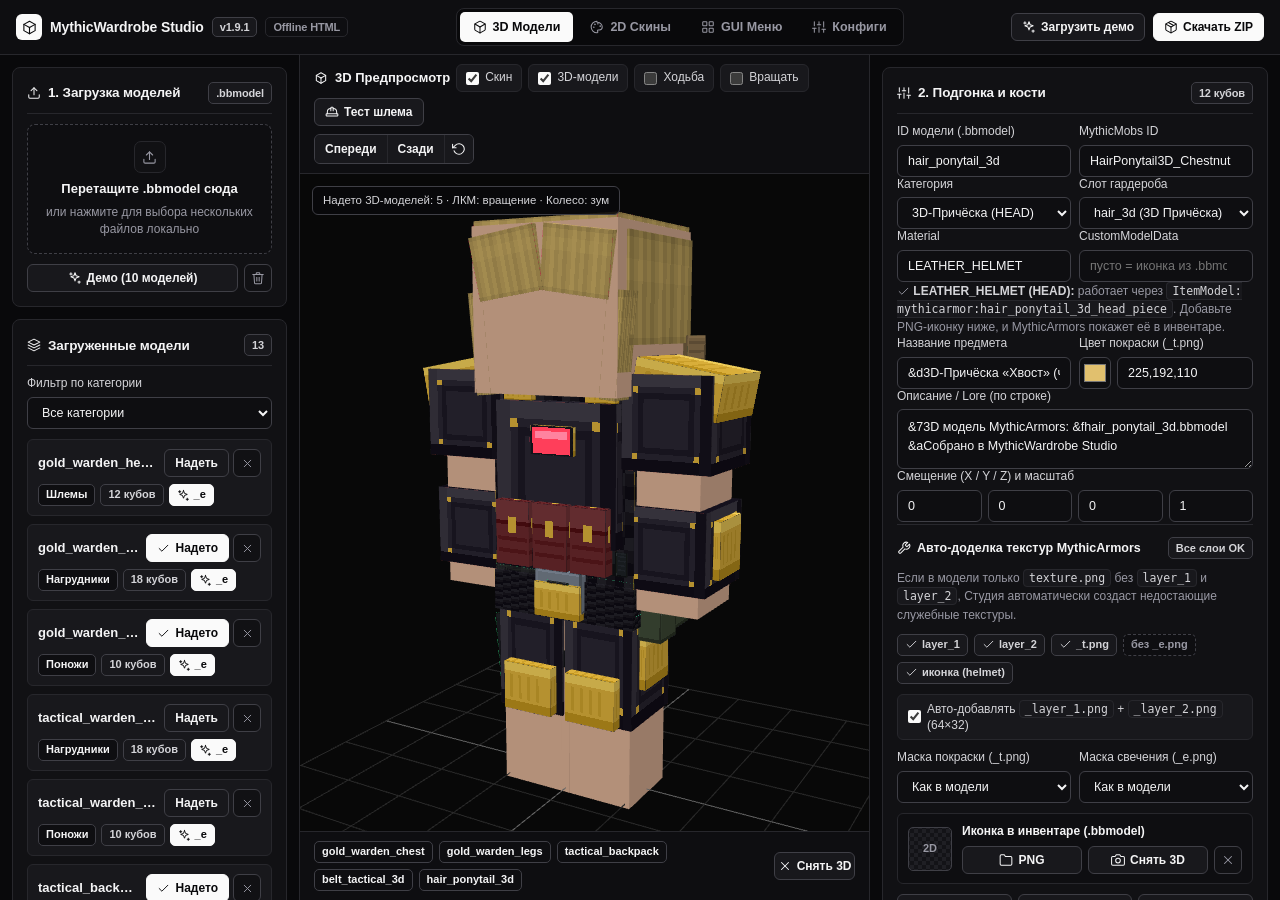
==== commit f6a69d6b: "Studio v2.4: noslopdesign UI alignment, strict button/form grids, 36 SVG icons (zero emoji)" ====
--- a/docs/index.html
+++ b/docs/index.html
@@ -3,28 +3,236 @@
 <head>
   <meta charset="UTF-8">
   <meta name="viewport" content="width=device-width, initial-scale=1.0">
-  <title>MythicWardrobe Studio v2.2 — 3D .bbmodel, 3D-Волосы, 2D Скины и GUI Редактор (HTML Standalone)</title>
+  <meta name="theme-color" content="#09090b">
+  <title>MythicWardrobe Studio v2.4 : 3D .bbmodel, 3D-волосы, 2D-скины и GUI-редактор</title>
   <link rel="stylesheet" href="./style.css">
 </head>
 <body>
+  <!-- INLINE MONOCHROME SVG ICON SPRITE (100% OFFLINE, ZERO EMOJI) -->
+  <svg aria-hidden="true" style="position:absolute;width:0;height:0;overflow:hidden">
+    <defs>
+      <symbol id="ico-brand" viewBox="0 0 24 24">
+        <path d="M12 2L3 7v10l9 5 9-5V7l-9-5z"></path>
+        <path d="M3 7l9 5 9-5"></path>
+        <path d="M12 12v10"></path>
+      </symbol>
+      <symbol id="ico-cube" viewBox="0 0 24 24">
+        <path d="M21 16V8a2 2 0 0 0-1-1.73l-7-4a2 2 0 0 0-2 0l-7 4A2 2 0 0 0 3 8v8a2 2 0 0 0 1 1.73l7 4a2 2 0 0 0 2 0l7-4A2 2 0 0 0 21 16z"></path>
+        <polyline points="3.27 6.96 12 12.01 20.73 6.96"></polyline>
+        <line x1="12" y1="22.08" x2="12" y2="12"></line>
+      </symbol>
+      <symbol id="ico-palette" viewBox="0 0 24 24">
+        <circle cx="13.5" cy="6.5" r=".5" fill="currentColor"></circle>
+        <circle cx="17.5" cy="10.5" r=".5" fill="currentColor"></circle>
+        <circle cx="8.5" cy="7.5" r=".5" fill="currentColor"></circle>
+        <circle cx="6.5" cy="12.5" r=".5" fill="currentColor"></circle>
+        <path d="M12 2C6.5 2 2 6.5 2 12s4.5 10 10 10c.93 0 1.5-.67 1.5-1.5 0-.39-.15-.74-.39-1.01-.23-.26-.38-.61-.38-.99 0-.83.67-1.5 1.5-1.5H16c2.76 0 5-2.24 5-5 0-4.42-4.03-8-9-8z"></path>
+      </symbol>
+      <symbol id="ico-grid" viewBox="0 0 24 24">
+        <rect x="3" y="3" width="7" height="7" rx="1"></rect>
+        <rect x="14" y="3" width="7" height="7" rx="1"></rect>
+        <rect x="14" y="14" width="7" height="7" rx="1"></rect>
+        <rect x="3" y="14" width="7" height="7" rx="1"></rect>
+      </symbol>
+      <symbol id="ico-sliders" viewBox="0 0 24 24">
+        <line x1="4" y1="21" x2="4" y2="14"></line>
+        <line x1="4" y1="10" x2="4" y2="3"></line>
+        <line x1="12" y1="21" x2="12" y2="12"></line>
+        <line x1="12" y1="8" x2="12" y2="3"></line>
+        <line x1="20" y1="21" x2="20" y2="16"></line>
+        <line x1="20" y1="12" x2="20" y2="3"></line>
+        <line x1="1" y1="14" x2="7" y2="14"></line>
+        <line x1="9" y1="8" x2="15" y2="8"></line>
+        <line x1="17" y1="16" x2="23" y2="16"></line>
+      </symbol>
+      <symbol id="ico-sparkles" viewBox="0 0 24 24">
+        <path d="M12 3l1.9 5.1L19 10l-5.1 1.9L12 17l-1.9-5.1L5 10l5.1-1.9L12 3z"></path>
+        <path d="M5 3v4"></path>
+        <path d="M3 5h4"></path>
+        <path d="M19 17v4"></path>
+        <path d="M17 19h4"></path>
+      </symbol>
+      <symbol id="ico-package" viewBox="0 0 24 24">
+        <path d="M16.5 9.4L7.55 4.24"></path>
+        <path d="M21 16V8a2 2 0 0 0-1-1.73l-7-4a2 2 0 0 0-2 0l-7 4A2 2 0 0 0 3 8v8a2 2 0 0 0 1 1.73l7 4a2 2 0 0 0 2 0l7-4A2 2 0 0 0 21 16z"></path>
+        <polyline points="3.29 7 12 12 20.71 7"></polyline>
+        <line x1="12" y1="22" x2="12" y2="12"></line>
+      </symbol>
+      <symbol id="ico-trash" viewBox="0 0 24 24">
+        <polyline points="3 6 5 6 21 6"></polyline>
+        <path d="M19 6l-1 14a2 2 0 0 1-2 2H8a2 2 0 0 1-2-2L5 6"></path>
+        <path d="M10 11v6"></path>
+        <path d="M14 11v6"></path>
+        <path d="M9 6V4a1 1 0 0 1 1-1h4a1 1 0 0 1 1 1v2"></path>
+      </symbol>
+      <symbol id="ico-wrench" viewBox="0 0 24 24">
+        <path d="M14.7 6.3a1 1 0 0 0 0 1.4l1.6 1.6a1 1 0 0 0 1.4 0l3.77-3.77a6 6 0 0 1-7.94 7.94l-6.91 6.91a2.12 2.12 0 0 1-3-3l6.91-6.91a6 6 0 0 1 7.94-7.94l-3.76 3.76z"></path>
+      </symbol>
+      <symbol id="ico-folder" viewBox="0 0 24 24">
+        <path d="M22 19a2 2 0 0 1-2 2H4a2 2 0 0 1-2-2V5a2 2 0 0 1 2-2h5l2 3h9a2 2 0 0 1 2 2z"></path>
+      </symbol>
+      <symbol id="ico-camera" viewBox="0 0 24 24">
+        <path d="M23 19a2 2 0 0 1-2 2H3a2 2 0 0 1-2-2V8a2 2 0 0 1 2-2h4l2-3h6l2 3h4a2 2 0 0 1 2 2z"></path>
+        <circle cx="12" cy="13" r="4"></circle>
+      </symbol>
+      <symbol id="ico-image" viewBox="0 0 24 24">
+        <rect x="3" y="3" width="18" height="18" rx="2" ry="2"></rect>
+        <circle cx="8.5" cy="8.5" r="1.5"></circle>
+        <polyline points="21 15 16 10 5 21"></polyline>
+      </symbol>
+      <symbol id="ico-download" viewBox="0 0 24 24">
+        <path d="M21 15v4a2 2 0 0 1-2 2H5a2 2 0 0 1-2-2v-4"></path>
+        <polyline points="7 10 12 15 17 10"></polyline>
+        <line x1="12" y1="15" x2="12" y2="3"></line>
+      </symbol>
+      <symbol id="ico-upload" viewBox="0 0 24 24">
+        <path d="M21 15v4a2 2 0 0 1-2 2H5a2 2 0 0 1-2-2v-4"></path>
+        <polyline points="17 8 12 3 7 8"></polyline>
+        <line x1="12" y1="3" x2="12" y2="15"></line>
+      </symbol>
+      <symbol id="ico-scissors" viewBox="0 0 24 24">
+        <circle cx="6" cy="6" r="3"></circle>
+        <circle cx="6" cy="18" r="3"></circle>
+        <line x1="20" y1="4" x2="8.12" y2="15.88"></line>
+        <line x1="14.47" y1="14.48" x2="20" y2="20"></line>
+        <line x1="8.12" y1="8.12" x2="12" y2="12"></line>
+      </symbol>
+      <symbol id="ico-refresh" viewBox="0 0 24 24">
+        <polyline points="23 4 23 10 17 10"></polyline>
+        <polyline points="1 20 1 14 7 14"></polyline>
+        <path d="M3.51 9a9 9 0 0 1 14.85-3.36L23 10M1 14l4.64 4.36A9 9 0 0 0 20.49 15"></path>
+      </symbol>
+      <symbol id="ico-rotate-ccw" viewBox="0 0 24 24">
+        <polyline points="1 4 1 10 7 10"></polyline>
+        <path d="M3.51 15a9 9 0 1 0 2.13-9.36L1 10"></path>
+      </symbol>
+      <symbol id="ico-zap" viewBox="0 0 24 24">
+        <polygon points="13 2 3 14 12 14 11 22 21 10 12 10 13 2"></polygon>
+      </symbol>
+      <symbol id="ico-x" viewBox="0 0 24 24">
+        <line x1="18" y1="6" x2="6" y2="18"></line>
+        <line x1="6" y1="6" x2="18" y2="18"></line>
+      </symbol>
+      <symbol id="ico-lock" viewBox="0 0 24 24">
+        <rect x="3" y="11" width="18" height="11" rx="2" ry="2"></rect>
+        <path d="M7 11V7a5 5 0 0 1 10 0v4"></path>
+      </symbol>
+      <symbol id="ico-shield" viewBox="0 0 24 24">
+        <path d="M12 22s8-4 8-10V5l-8-3-8 3v7c0 6 8 10 8 10z"></path>
+      </symbol>
+      <symbol id="ico-shirt" viewBox="0 0 24 24">
+        <path d="M20.38 3.46L16 2a4 4 0 0 1-8 0L3.62 3.46a2 2 0 0 0-1.34 2.23l.58 3.47a1 1 0 0 0 .99.84H6v10c0 1.1.9 2 2 2h8a2 2 0 0 0 2-2V10h2.15a1 1 0 0 0 .99-.84l.58-3.47a2 2 0 0 0-1.34-2.23z"></path>
+      </symbol>
+      <symbol id="ico-file-text" viewBox="0 0 24 24">
+        <path d="M14 2H6a2 2 0 0 0-2 2v16a2 2 0 0 0 2 2h12a2 2 0 0 0 2-2V8z"></path>
+        <polyline points="14 2 14 8 20 8"></polyline>
+        <line x1="16" y1="13" x2="8" y2="13"></line>
+        <line x1="16" y1="17" x2="8" y2="17"></line>
+        <polyline points="10 9 9 9 8 9"></polyline>
+      </symbol>
+      <symbol id="ico-copy" viewBox="0 0 24 24">
+        <rect x="9" y="9" width="13" height="13" rx="2" ry="2"></rect>
+        <path d="M5 15H4a2 2 0 0 1-2-2V4a2 2 0 0 1 2-2h9a2 2 0 0 1 2 2v1"></path>
+      </symbol>
+      <symbol id="ico-blocks" viewBox="0 0 24 24">
+        <rect x="3" y="13" width="8" height="8" rx="1"></rect>
+        <rect x="13" y="13" width="8" height="8" rx="1"></rect>
+        <rect x="8" y="3" width="8" height="8" rx="1"></rect>
+      </symbol>
+      <symbol id="ico-box" viewBox="0 0 24 24">
+        <path d="M12 3l8 4.5v9L12 21l-8-4.5v-9L12 3z"></path>
+        <path d="M12 12l8-4.5"></path>
+        <path d="M12 12v9"></path>
+        <path d="M12 12L4 7.5"></path>
+      </symbol>
+      <symbol id="ico-hard-hat" viewBox="0 0 24 24">
+        <path d="M2 18a1 1 0 0 0 1 1h18a1 1 0 0 0 1-1v-2a1 1 0 0 0-1-1H3a1 1 0 0 0-1 1v2z"></path>
+        <path d="M10 10V5a1 1 0 0 1 1-1h2a1 1 0 0 1 1 1v5"></path>
+        <path d="M4 15v-3a6 6 0 0 1 6-6"></path>
+        <path d="M14 6a6 6 0 0 1 6 6v3"></path>
+      </symbol>
+      <symbol id="ico-check" viewBox="0 0 24 24">
+        <polyline points="20 6 9 17 4 12"></polyline>
+      </symbol>
+      <symbol id="ico-alert" viewBox="0 0 24 24">
+        <path d="M10.29 3.86L1.82 18a2 2 0 0 0 1.71 3h16.94a2 2 0 0 0 1.71-3L13.71 3.86a2 2 0 0 0-3.42 0z"></path>
+        <line x1="12" y1="9" x2="12" y2="13"></line>
+        <line x1="12" y1="17" x2="12.01" y2="17"></line>
+      </symbol>
+      <symbol id="ico-plus" viewBox="0 0 24 24">
+        <line x1="12" y1="5" x2="12" y2="19"></line>
+        <line x1="5" y1="12" x2="19" y2="12"></line>
+      </symbol>
+      <symbol id="ico-layers" viewBox="0 0 24 24">
+        <polygon points="12 2 2 7 12 12 22 7 12 2"></polygon>
+        <polyline points="2 17 12 22 22 17"></polyline>
+        <polyline points="2 12 12 17 22 12"></polyline>
+      </symbol>
+      <symbol id="ico-link" viewBox="0 0 24 24">
+        <path d="M10 13a5 5 0 0 0 7.54.54l3-3a5 5 0 0 0-7.07-7.07l-1.72 1.71"></path>
+        <path d="M14 11a5 5 0 0 0-7.54-.54l-3 3a5 5 0 0 0 7.07 7.07l1.71-1.71"></path>
+      </symbol>
+      <symbol id="ico-chevron-up" viewBox="0 0 24 24">
+        <polyline points="18 15 12 9 6 15"></polyline>
+      </symbol>
+      <symbol id="ico-chevron-down" viewBox="0 0 24 24">
+        <polyline points="6 9 12 15 18 9"></polyline>
+      </symbol>
+      <symbol id="ico-star" viewBox="0 0 24 24">
+        <polygon points="12 2 15.09 8.26 22 9.27 17 14.14 18.18 21.02 12 17.77 5.82 21.02 7 14.14 2 9.27 8.91 8.26 12 2"></polygon>
+      </symbol>
+      <symbol id="ico-loader" viewBox="0 0 24 24">
+        <line x1="12" y1="2" x2="12" y2="6"></line>
+        <line x1="12" y1="18" x2="12" y2="22"></line>
+        <line x1="4.93" y1="4.93" x2="7.76" y2="7.76"></line>
+        <line x1="16.24" y1="16.24" x2="19.07" y2="19.07"></line>
+        <line x1="2" y1="12" x2="6" y2="12"></line>
+        <line x1="18" y1="12" x2="22" y2="12"></line>
+        <line x1="4.93" y1="19.07" x2="7.76" y2="16.24"></line>
+        <line x1="16.24" y1="7.76" x2="19.07" y2="4.93"></line>
+      </symbol>
+    </defs>
+  </svg>
+
   <!-- TOP NAVIGATION -->
   <header class="topbar">
     <div class="brand">
-      <span class="brand-badge">MW v1.9</span>
+      <span class="brand-mark" aria-hidden="true">
+        <svg class="ico ico-md"><use href="#ico-brand"></use></svg>
+      </span>
       <span>MythicWardrobe Studio</span>
-      <span class="brand-offline" title="Работает полностью в браузере без Python и без сервера!">100% HTML</span>
+      <span class="brand-badge">v1.9.1</span>
+      <span class="brand-offline" title="Работает полностью в браузере без Python и без сервера">Offline HTML</span>
     </div>
 
-    <div class="tabs">
-      <button class="tab-btn active" data-tab="bbmodel">🧩 3D Модели &amp; Волосы</button>
-      <button class="tab-btn" data-tab="skins">🎨 2D Текстуры &amp; Lore</button>
-      <button class="tab-btn" data-tab="gui">🪟 GUI Инвентарь</button>
-      <button class="tab-btn" data-tab="configs">⚙ Конфиги v1.9</button>
-    </div>
+    <nav class="tabs" aria-label="Разделы студии">
+      <button class="tab-btn active" data-tab="bbmodel">
+        <svg class="ico" aria-hidden="true"><use href="#ico-cube"></use></svg>
+        <span>3D Модели</span>
+      </button>
+      <button class="tab-btn" data-tab="skins">
+        <svg class="ico" aria-hidden="true"><use href="#ico-palette"></use></svg>
+        <span>2D Скины</span>
+      </button>
+      <button class="tab-btn" data-tab="gui">
+        <svg class="ico" aria-hidden="true"><use href="#ico-grid"></use></svg>
+        <span>GUI Меню</span>
+      </button>
+      <button class="tab-btn" data-tab="configs">
+        <svg class="ico" aria-hidden="true"><use href="#ico-sliders"></use></svg>
+        <span>Конфиги</span>
+      </button>
+    </nav>
 
     <div class="topbar-actions">
-      <button class="btn btn-sm" id="btnLoadDemo" title="Загрузить все 10 демо .bbmodel (включая 3D-пояса) и 68 стартовых 2D-скинов (включая Костюм химзащиты)">✨ Загрузить демо</button>
-      <button class="btn btn-green btn-sm" id="btnQuickExport">📦 Скачать готовый ZIP</button>
+      <button class="btn btn-sm" id="btnLoadDemo" title="Загрузить все 10 демо .bbmodel (включая 3D-пояса) и 68 стартовых 2D-скинов">
+        <svg class="ico" aria-hidden="true"><use href="#ico-sparkles"></use></svg>
+        <span>Загрузить демо</span>
+      </button>
+      <button class="btn btn-primary btn-sm" id="btnQuickExport">
+        <svg class="ico" aria-hidden="true"><use href="#ico-package"></use></svg>
+        <span>Скачать ZIP</span>
+      </button>
     </div>
   </header>
 
@@ -37,43 +245,61 @@
       <!-- LEFT PANE: UPLOAD + MODEL LIBRARY -->
       <aside class="pane">
         <div class="card">
-          <div class="card-title">1. Загрузка .bbmodel моделей</div>
+          <div class="card-title">
+            <span class="card-title-main">
+              <svg class="ico" aria-hidden="true"><use href="#ico-upload"></use></svg>
+              <span>1. Загрузка моделей</span>
+            </span>
+            <span class="tag">.bbmodel</span>
+          </div>
           <div class="dropzone" id="bbDropzone">
-            <strong>Перетащите .bbmodel файлы сюда</strong>
-            <span>или нажмите, чтобы выбрать сразу несколько моделей (обработка локально в браузере!)</span>
+            <span class="dropzone-ico" aria-hidden="true">
+              <svg class="ico ico-md"><use href="#ico-upload"></use></svg>
+            </span>
+            <strong>Перетащите .bbmodel сюда</strong>
+            <span>или нажмите для выбора нескольких файлов локально</span>
             <input type="file" id="bbFileInput" accept=".bbmodel,.json" multiple hidden>
           </div>
-          <div class="row">
-            <button class="btn btn-sm btn-block" id="btnLoadDemo3d">✨ Демо (10 моделей + 3D-пояса)</button>
-            <button class="btn btn-danger btn-sm" id="btnClear3d" title="Очистить список">🗑</button>
-          </div>
-        </div>
-
-        <div class="card">
-          <div class="card-title">
-            <span>Загруженные модели</span>
+          <div class="btn-split-sm">
+            <button class="btn btn-sm btn-block" id="btnLoadDemo3d">
+              <svg class="ico" aria-hidden="true"><use href="#ico-sparkles"></use></svg>
+              <span>Демо (10 моделей)</span>
+            </button>
+            <button class="btn btn-danger btn-icon" id="btnClear3d" title="Очистить список моделей" aria-label="Очистить список моделей">
+              <svg class="ico" aria-hidden="true"><use href="#ico-trash"></use></svg>
+            </button>
+          </div>
+        </div>
+
+        <div class="card">
+          <div class="card-title">
+            <span class="card-title-main">
+              <svg class="ico" aria-hidden="true"><use href="#ico-layers"></use></svg>
+              <span>Загруженные модели</span>
+            </span>
             <span id="modelCountBadge" class="tag">0</span>
           </div>
-          <div class="row" style="margin-bottom:8px">
+          <div class="field">
+            <label class="field-label" for="filterCategory">Фильтр по категории</label>
             <select id="filterCategory">
               <option value="all">Все категории</option>
               <option value="helmets">Шлемы (HEAD)</option>
-              <option value="mask_3d">3D-Маски / Очки (HEAD)</option>
+              <option value="mask_3d">3D-Маски и очки (HEAD)</option>
               <option value="hair_3d">3D-Причёски (HEAD)</option>
               <option value="armor_chest">Нагрудники (CHEST)</option>
-              <option value="backpack_3d">3D-Рюкзаки / Плащи (CHEST)</option>
+              <option value="backpack_3d">3D-Рюкзаки и плащи (CHEST)</option>
               <option value="armor_legs">Поножи (LEGS)</option>
-              <option value="belt_3d">3D-Пояса / Декор (LEGS)</option>
+              <option value="belt_3d">3D-Пояса и декор (LEGS)</option>
               <option value="armor_feet">Ботинки (FEET)</option>
             </select>
           </div>
-          <div id="modelList">
-            <div class="hint">Загрузите свои .bbmodel или нажмите «✨ Демо» — туда уже вшиты 3D-причёски, 3D-пояса (tactical / adventurer / chains), рюкзак, противогаз и броня!</div>
+          <div id="modelList" class="model-list-stack">
+            <div class="hint">Загрузите свои файлы .bbmodel или нажмите «Демо (10 моделей)»: в демо вшиты 3D-причёски, 3D-пояса, рюкзак, противогаз и броня.</div>
           </div>
         </div>
       </aside>
 
-      <!-- CENTER PANE: SHARED 3D VIEWPORT (PLACEHOLDER, MOVED BY JS) -->
+      <!-- CENTER PANE: SHARED 3D VIEWPORT -->
       <section class="pane pane-viewer" id="viewerMount3d"></section>
 
       <!-- RIGHT PANE: INSPECTOR + BLOCKS + CATEGORY LINKS + ZIP EXPORT -->
@@ -81,27 +307,30 @@
         <!-- INSPECTOR -->
         <div class="card" id="inspectorCard">
           <div class="card-title">
-            <span>2. Подгонка, Кости и Блокировки</span>
+            <span class="card-title-main">
+              <svg class="ico" aria-hidden="true"><use href="#ico-sliders"></use></svg>
+              <span>2. Подгонка и кости</span>
+            </span>
             <span id="inspectorModelTag" class="tag">Не выбрано</span>
           </div>
           <div id="inspectorEmpty" class="hint">
-            Выберите модель слева, чтобы настроить категорию, кости MythicArmors, смещение, описание, цвет и правила блокировки слотов (v1.8.0).
-          </div>
-          <div id="inspectorBody" style="display:none">
+            Выберите модель слева, чтобы настроить категорию, кости MythicArmors, смещение, описание, текстуры и правила блокировки слотов.
+          </div>
+          <div id="inspectorBody" class="form-stack" style="display:none">
             <div class="grid-2">
-              <div>
-                <label class="field-label">ID модели (.bbmodel)</label>
+              <div class="field">
+                <label class="field-label" for="inpExportId">ID модели (.bbmodel)</label>
                 <input type="text" id="inpExportId" placeholder="gold_warden_chest">
               </div>
-              <div>
-                <label class="field-label">MythicMobs ID</label>
+              <div class="field">
+                <label class="field-label" for="inpMythicId">MythicMobs ID</label>
                 <input type="text" id="inpMythicId" placeholder="GoldWardenChestplate">
               </div>
             </div>
 
             <div class="grid-2">
-              <div>
-                <label class="field-label">Категория</label>
+              <div class="field">
+                <label class="field-label" for="inpCategory">Категория</label>
                 <select id="inpCategory">
                   <option value="helmets">Шлем (HEAD)</option>
                   <option value="mask_3d">3D-Маска / Очки (HEAD)</option>
@@ -113,14 +342,14 @@
                   <option value="armor_feet">Ботинки (FEET)</option>
                 </select>
               </div>
-              <div>
-                <label class="field-label">Слот гардероба (v1.7+)</label>
+              <div class="field">
+                <label class="field-label" for="inpWardrobeSlot">Слот гардероба</label>
                 <select id="inpWardrobeSlot">
                   <option value="">Стандартная броня</option>
                   <option value="mask_3d">mask_3d (3D Маска)</option>
                   <option value="hair_3d">hair_3d (3D Причёска)</option>
                   <option value="backpack_3d">backpack_3d (3D Рюкзак)</option>
-                  <option value="belt_3d">belt_3d (3D Пояс / Декор)</option>
+                  <option value="belt_3d">belt_3d (3D Пояс)</option>
                   <option value="helmet_cosmetic">helmet_cosmetic</option>
                   <option value="chest_cosmetic">chest_cosmetic</option>
                   <option value="legs_cosmetic">legs_cosmetic</option>
@@ -130,8 +359,8 @@
             </div>
 
             <div class="grid-2">
-              <div>
-                <label class="field-label">Material (можно ECHO_SHARD, PAPER...)</label>
+              <div class="field">
+                <label class="field-label" for="inpMaterial">Material</label>
                 <input type="text" id="inpMaterial" list="materialPresets" placeholder="LEATHER_HELMET / ECHO_SHARD">
                 <datalist id="materialPresets">
                   <option value="LEATHER_HELMET"></option>
@@ -143,55 +372,62 @@
                   <option value="CARVED_PUMPKIN"></option>
                 </datalist>
               </div>
-              <div>
-                <label class="field-label">CustomModelData (опционально)</label>
+              <div class="field">
+                <label class="field-label" for="inpCustomModelData">CustomModelData</label>
                 <input type="number" id="inpCustomModelData" min="1" step="1" placeholder="пусто = иконка из .bbmodel">
               </div>
             </div>
-            <div id="materialHintBox" class="hint" style="margin:4px 0 6px"></div>
+            <div id="materialHintBox" class="hint"></div>
 
             <div class="grid-2">
-              <div>
-                <label class="field-label">Название предмета (Display)</label>
+              <div class="field">
+                <label class="field-label" for="inpDisplayName">Название предмета</label>
                 <input type="text" id="inpDisplayName" placeholder="&6Золотой нагрудник">
               </div>
-              <div>
-                <label class="field-label">Цвет покраски (опц., только _t.png)</label>
-                <div class="row">
-                  <input type="color" id="inpColorPicker" value="#ffffff" style="width:36px;height:28px;padding:1px;border-radius:5px;border:1px solid var(--border);background:#000">
-                  <input type="text" id="inpColorRgb" placeholder="пусто = родная цветная текстура">
+              <div class="field">
+                <label class="field-label" for="inpColorRgb">Цвет покраски (_t.png)</label>
+                <div class="color-field">
+                  <input type="color" id="inpColorPicker" value="#ffffff" aria-label="Выбор цвета покраски">
+                  <input type="text" id="inpColorRgb" placeholder="пусто = родные цвета">
                 </div>
               </div>
             </div>
 
-            <label class="field-label">Описание / Lore (по строке)</label>
-            <textarea id="inpLore" placeholder="&7Кастомная 3D-модель MythicArmors&#10;&aСделано в MythicWardrobe Studio"></textarea>
-
-            <label class="field-label">Смещение (X / Y / Z) и Масштаб (подгонка на теле)</label>
-            <div class="grid-4">
-              <input type="number" step="0.25" id="inpOffX" value="0" title="Смещение X">
-              <input type="number" step="0.25" id="inpOffY" value="0" title="Смещение Y">
-              <input type="number" step="0.25" id="inpOffZ" value="0" title="Смещение Z">
-              <input type="number" step="0.05" min="0.2" max="3" id="inpScale" value="1" title="Масштаб">
-            </div>
-
-            <!-- AUTO-TEXTURES COMPLETION FOR RAW .bbmodel (layer_1, layer_2, _t, _e, icon!) -->
-            <div style="margin-top:10px;padding-top:9px;border-top:1px solid var(--border)">
-              <div class="row" style="justify-content:space-between">
-                <label class="field-label" style="margin:0;color:#ffffff">🛠 Авто-доделка текстур MythicArmors</label>
+            <div class="field">
+              <label class="field-label" for="inpLore">Описание / Lore (по строке)</label>
+              <textarea id="inpLore" placeholder="&7Кастомная 3D-модель MythicArmors&#10;&aСделано в MythicWardrobe Studio"></textarea>
+            </div>
+
+            <div class="field">
+              <label class="field-label">Смещение (X / Y / Z) и масштаб</label>
+              <div class="grid-4">
+                <input type="number" step="0.25" id="inpOffX" value="0" title="Смещение X" aria-label="Смещение X">
+                <input type="number" step="0.25" id="inpOffY" value="0" title="Смещение Y" aria-label="Смещение Y">
+                <input type="number" step="0.25" id="inpOffZ" value="0" title="Смещение Z" aria-label="Смещение Z">
+                <input type="number" step="0.05" min="0.2" max="3" id="inpScale" value="1" title="Масштаб" aria-label="Масштаб">
+              </div>
+            </div>
+
+            <!-- AUTO-TEXTURES COMPLETION FOR RAW .bbmodel -->
+            <div class="section-block">
+              <div class="section-head">
+                <span class="section-head-main">
+                  <svg class="ico" aria-hidden="true"><use href="#ico-wrench"></use></svg>
+                  <span>Авто-доделка текстур MythicArmors</span>
+                </span>
                 <span class="tag" id="texAutoBadge">Авто</span>
               </div>
-              <div class="hint" style="margin:3px 0 5px">
-                Если в вашей модели только <code>texture.png</code> без <code>layer_1</code> / <code>layer_2</code> — Студия автоматически досоздаст все недостающие служебные текстуры по стандарту MythicArmors:
+              <div class="hint">
+                Если в модели только <code>texture.png</code> без <code>layer_1</code> и <code>layer_2</code>, Студия автоматически создаст недостающие служебные текстуры.
               </div>
               <div id="texStatusGrid" class="tex-status-grid"></div>
-              <label class="toggle-chip" style="display:flex;margin-bottom:6px">
+              <label class="toggle-chip toggle-chip-full">
                 <input type="checkbox" id="chkAutoLayers" checked>
-                <span>Авто-добавлять прозрачные <code>_layer_1.png</code> + <code>_layer_2.png</code> (64×32)</span>
+                <span>Авто-добавлять <code>_layer_1.png</code> + <code>_layer_2.png</code> (64×32)</span>
               </label>
               <div class="grid-2">
-                <div>
-                  <label class="field-label">Маска покраски (_t.png)</label>
+                <div class="field">
+                  <label class="field-label" for="selAutoTint">Маска покраски (_t.png)</label>
                   <select id="selAutoTint">
                     <option value="keep">Как в модели</option>
                     <option value="full">Вся текстура красится</option>
@@ -199,8 +435,8 @@
                     <option value="none">Убрать _t.png</option>
                   </select>
                 </div>
-                <div>
-                  <label class="field-label">Маска свечения (_e.png)</label>
+                <div class="field">
+                  <label class="field-label" for="selAutoEmissive">Маска свечения (_e.png)</label>
                   <select id="selAutoEmissive">
                     <option value="keep">Как в модели</option>
                     <option value="bright_neon">Авто-свечение ярких</option>
@@ -210,119 +446,162 @@
               </div>
               <div class="icon-preview-wrap">
                 <div class="icon-preview-box" id="modelIconPreviewBox">
-                  <span style="font-size:10px;color:var(--muted)">2D</span>
+                  <span>2D</span>
                 </div>
-                <div style="flex:1">
-                  <div style="font-size:11px;font-weight:700;margin-bottom:4px">Иконка в инвентаре (вшивается в .bbmodel)</div>
-                  <div class="row-wrap">
-                    <button type="button" class="btn btn-sm" id="btnUploadIconPng">📁 PNG иконка</button>
-                    <button type="button" class="btn btn-sm" id="btnCapture3dIcon" title="Снять прозрачный 32×32 рендер прямо с 3D-вьюпорта">📸 Снять с 3D</button>
-                    <button type="button" class="btn btn-danger btn-sm" id="btnClearIconPng" title="Удалить иконку">×</button>
-                    <input type="file" id="inpIconPngFile" accept="image/png,image/webp" hidden>
+                <div class="icon-preview-meta">
+                  <div class="icon-preview-title">Иконка в инвентаре (.bbmodel)</div>
+                  <div class="btn-split-sm">
+                    <div class="btn-grid-2">
+                      <button type="button" class="btn btn-sm" id="btnUploadIconPng">
+                        <svg class="ico" aria-hidden="true"><use href="#ico-folder"></use></svg>
+                        <span>PNG</span>
+                      </button>
+                      <button type="button" class="btn btn-sm" id="btnCapture3dIcon" title="Снять 32×32 рендер прямо с 3D-вьюпорта">
+                        <svg class="ico" aria-hidden="true"><use href="#ico-camera"></use></svg>
+                        <span>Снять 3D</span>
+                      </button>
+                    </div>
+                    <button type="button" class="btn btn-danger btn-icon" id="btnClearIconPng" title="Удалить иконку" aria-label="Удалить иконку">
+                      <svg class="ico" aria-hidden="true"><use href="#ico-x"></use></svg>
+                    </button>
                   </div>
+                  <input type="file" id="inpIconPngFile" accept="image/png,image/webp" hidden>
                 </div>
               </div>
-              <div class="row-wrap" style="margin-top:6px">
-                <button type="button" class="btn btn-sm" id="btnUpload3dMainTex" title="Загрузить/заменить основную текстуру .bbmodel">🖼 Загрузить текстуру PNG</button>
-                <button type="button" class="btn btn-sm" id="btnUpload3dTintTex" title="Загрузить маску покраски _t.png">🎨 Маска _t.png</button>
-                <button type="button" class="btn btn-sm" id="btnUpload3dEmisTex" title="Загрузить маску свечения _e.png">✨ Маска _e.png</button>
+              <div class="btn-grid-3">
+                <button type="button" class="btn btn-sm" id="btnUpload3dMainTex" title="Заменить основную текстуру .bbmodel">
+                  <svg class="ico" aria-hidden="true"><use href="#ico-image"></use></svg>
+                  <span>Текстура</span>
+                </button>
+                <button type="button" class="btn btn-sm" id="btnUpload3dTintTex" title="Загрузить маску покраски _t.png">
+                  <svg class="ico" aria-hidden="true"><use href="#ico-palette"></use></svg>
+                  <span>Маска _t</span>
+                </button>
+                <button type="button" class="btn btn-sm" id="btnUpload3dEmisTex" title="Загрузить маску свечения _e.png">
+                  <svg class="ico" aria-hidden="true"><use href="#ico-sparkles"></use></svg>
+                  <span>Маска _e</span>
+                </button>
                 <input type="file" id="inp3dMainTexFile" accept="image/png,image/webp" hidden>
                 <input type="file" id="inp3dTintTexFile" accept="image/png,image/webp" hidden>
                 <input type="file" id="inp3dEmisTexFile" accept="image/png,image/webp" hidden>
               </div>
-              <button type="button" class="btn btn-primary btn-sm btn-block" id="btnDownloadSingleBbmodel" style="margin-top:8px">
-                ⬇ Доделать текстуры и скачать готовый .bbmodel
+              <button type="button" class="btn btn-primary btn-block" id="btnDownloadSingleBbmodel">
+                <svg class="ico" aria-hidden="true"><use href="#ico-download"></use></svg>
+                <span>Скачать готовый .bbmodel</span>
               </button>
             </div>
 
-            <!-- v1.9.0 3D HAIR BINDING & PARTIAL HELMET HIDING -->
-            <div id="hair3dPanel" style="margin-top:10px;padding-top:9px;border-top:1px solid var(--border);display:none">
-              <div class="row" style="justify-content:space-between">
-                <label class="field-label" style="margin:0;color:#ffffff">💇 3D-Волосы: привязка к 2D и шлемы (v1.9)</label>
+            <!-- 3D HAIR BINDING & HELMET RULES -->
+            <div id="hair3dPanel" class="section-block" style="display:none">
+              <div class="section-head">
+                <span class="section-head-main">
+                  <svg class="ico" aria-hidden="true"><use href="#ico-scissors"></use></svg>
+                  <span>3D-Волосы и поведение под шлемом</span>
+                </span>
                 <span class="tag" id="hair3dPartBadge">0 скрыто</span>
               </div>
-              <div class="hint" style="margin:3px 0 6px">
-                Привяжите 3D-причёску к 2D-волосам (<code>hair-3d.yml</code>) и настройте полное или <b>частичное</b> скрытие при надевании шлема (например, убрать высокий хвост сзади, оставив передние пряди!).
+              <div class="hint">
+                Привяжите 3D-причёску к 2D-волосам (<code>hair-3d.yml</code>) и настройте замену модели (<code>SWAP_MODEL</code>) или частичное скрытие кубов при надевании шлема.
               </div>
               <div class="grid-2">
-                <div>
-                  <label class="field-label">Привязать к 2D-волосам (PNG)</label>
-                  <input type="text" id="inpHairBind2d" list="hair2dPresets" placeholder="напр. hair_blonde.png">
+                <div class="field">
+                  <label class="field-label" for="inpHairBind2d">2D-волосы (PNG)</label>
+                  <input type="text" id="inpHairBind2d" list="hair2dPresets" placeholder="hair_blonde.png">
                   <datalist id="hair2dPresets">
                     <option value="hair_brown.png"></option>
                     <option value="hair_blonde.png"></option>
                     <option value="hair_black.png"></option>
                   </datalist>
                 </div>
-                <div>
-                  <label class="field-label">Поведение при шлеме</label>
+                <div class="field">
+                  <label class="field-label" for="selHairHelmetMode">Режим при шлеме</label>
                   <select id="selHairHelmetMode">
-                    <option value="SWAP_MODEL">SWAP_MODEL — Заменить на другую модель</option>
-                    <option value="PARTIAL_MODEL">PARTIAL_MODEL — Обрезать части этой модели</option>
-                    <option value="HIDE_ALL">HIDE_ALL — Скрыть целиком</option>
-                    <option value="KEEP">KEEP — Не скрывать</option>
+                    <option value="SWAP_MODEL">SWAP_MODEL (Другая модель)</option>
+                    <option value="PARTIAL_MODEL">PARTIAL_MODEL (Скрыть части)</option>
+                    <option value="HIDE_ALL">HIDE_ALL (Скрыть целиком)</option>
+                    <option value="KEEP">KEEP (Не скрывать)</option>
                   </select>
                 </div>
               </div>
-              <div id="hairSwapModelWrap" style="margin-top:6px;display:none">
-                <label class="field-label">🔄 Другая 3D-модель при шлеме (выберите из загруженных или укажите MythicMobs ID ниже)</label>
+              <div id="hairSwapModelWrap" class="field" style="display:none">
+                <label class="field-label" for="selHairSwapModel">
+                  <svg class="ico ico-sm" aria-hidden="true"><use href="#ico-refresh"></use></svg>
+                  <span>Модель при надетом шлеме</span>
+                </label>
                 <select id="selHairSwapModel">
-                  <option value="">— Указать вручную по MythicMobs ID —</option>
+                  <option value="">Указать вручную по MythicMobs ID</option>
                 </select>
               </div>
               <div class="grid-2">
-                <div>
-                  <label class="field-label">Список шлемов (режим)</label>
+                <div class="field">
+                  <label class="field-label" for="selHairListMode">Список шлемов</label>
                   <select id="selHairListMode">
-                    <option value="ALL">ALL — Любой шлем (кроме искл.)</option>
-                    <option value="WHITELIST">WHITELIST — Только из списка</option>
-                    <option value="BLACKLIST">BLACKLIST — Все, кроме списка</option>
+                    <option value="ALL">ALL (Любой шлем)</option>
+                    <option value="WHITELIST">WHITELIST (Только список)</option>
+                    <option value="BLACKLIST">BLACKLIST (Кроме списка)</option>
                   </select>
                 </div>
-                <div>
-                  <label class="field-label">MythicMobs ID модели под шлем</label>
+                <div class="field">
+                  <label class="field-label" for="inpHairPartialId">MythicMobs ID под шлем</label>
                   <input type="text" id="inpHairPartialId" placeholder="LongHairUnderHelmet3D">
                 </div>
               </div>
               <div class="grid-2">
-                <div>
-                  <label class="field-label">Шлемы (ID / *_HELMET / hat:*)</label>
+                <div class="field">
+                  <label class="field-label" for="inpHairHelmets">Шлемы (ID / *_HELMET)</label>
                   <input type="text" id="inpHairHelmets" placeholder="GoldWardenHelmet, *_HELMET">
                 </div>
-                <div>
-                  <label class="field-label">Исключения (не скрывать)</label>
+                <div class="field">
+                  <label class="field-label" for="inpHairExceptions">Исключения</label>
                   <input type="text" id="inpHairExceptions" placeholder="CrownHelmet, hat:glasses.png">
                 </div>
               </div>
-              <div id="hairPartialPartsWrap" style="margin-top:6px">
-                <div class="row" style="justify-content:space-between;margin-bottom:4px">
-                  <label class="field-label" style="margin:0">Отметьте части, которые СКРЫВАТЬ под шлемом:</label>
+              <div id="hairPartialPartsWrap" class="form-stack">
+                <div class="row-between">
+                  <label class="field-label">Части для скрытия под шлемом</label>
                   <div class="row">
-                    <button type="button" class="btn btn-sm" id="btnHairAutoMarkTail" title="Авто-выбрать хвост, макушку и резинку">⚡ Авто (хвост)</button>
-                    <button type="button" class="btn btn-sm" id="btnHairClearParts" title="Снять все галочки">✕</button>
+                    <button type="button" class="btn btn-sm" id="btnHairAutoMarkTail" title="Авто-выбрать хвост, макушку и резинку">
+                      <svg class="ico" aria-hidden="true"><use href="#ico-zap"></use></svg>
+                      <span>Авто (хвост)</span>
+                    </button>
+                    <button type="button" class="btn btn-danger btn-icon" id="btnHairClearParts" title="Снять все галочки" aria-label="Снять все галочки">
+                      <svg class="ico" aria-hidden="true"><use href="#ico-x"></use></svg>
+                    </button>
                   </div>
                 </div>
                 <div id="hairPartsList" class="hair-part-list"></div>
-                <div class="row" style="margin-top:6px">
-                  <button type="button" class="btn btn-sm btn-block" id="btnDownloadPartialHair">⬇ Скачать частичный .bbmodel (под шлем)</button>
-                </div>
-              </div>
-            </div>
-
-            <label class="field-label" style="margin-top:10px">Кости модели → кости MythicArmors</label>
-            <div id="boneMappingTable"></div>
-
-            <!-- v1.8.0 BLOCKING RULES FOR 3D MODEL -->
-            <div style="margin-top:10px;padding-top:9px;border-top:1px solid var(--border)">
-              <div class="row" style="justify-content:space-between">
-                <label class="field-label" style="margin:0;color:#ffffff">🔒 Блокировка слоёв / слотов (v1.8.0)</label>
-                <select id="inp3dBlockMode" style="width:130px;padding:3px 6px;font-size:11px">
+                <button type="button" class="btn btn-sm btn-block" id="btnDownloadPartialHair">
+                  <svg class="ico" aria-hidden="true"><use href="#ico-download"></use></svg>
+                  <span>Скачать частичный .bbmodel (под шлем)</span>
+                </button>
+              </div>
+            </div>
+
+            <!-- BONE MAPPING -->
+            <div class="section-block">
+              <div class="section-head">
+                <span class="section-head-main">
+                  <svg class="ico" aria-hidden="true"><use href="#ico-cube"></use></svg>
+                  <span>Кости модели -> кости MythicArmors</span>
+                </span>
+              </div>
+              <div id="boneMappingTable"></div>
+            </div>
+
+            <!-- BLOCKING RULES FOR 3D MODEL -->
+            <div class="section-block">
+              <div class="section-head">
+                <span class="section-head-main">
+                  <svg class="ico" aria-hidden="true"><use href="#ico-lock"></use></svg>
+                  <span>Блокировка слоёв и слотов</span>
+                </span>
+                <select id="inp3dBlockMode" class="select-sm" style="width:138px" aria-label="Режим блокировки">
                   <option value="UNEQUIP">UNEQUIP (Снять)</option>
                   <option value="PREVENT">PREVENT (Запрет)</option>
                   <option value="HIDE">HIDE (Скрыть)</option>
                 </select>
               </div>
-              <div class="hint" style="margin:3px 0 4px">Отметьте, какие слоты/слои блокирует этот 3D-предмет (попадёт в <code>Wardrobe.Blocks</code>):</div>
+              <div class="hint">Отметьте слоты или слои, которые блокирует этот 3D-предмет (записывается в <code>Wardrobe.Blocks</code>):</div>
               <div id="blockChips3dShortcuts" class="block-chip-grid"></div>
               <div id="blockChips3dTargets" class="block-chip-grid"></div>
             </div>
@@ -332,29 +611,45 @@
         <!-- CATEGORY LINKS (COMBINATION GENERATOR) -->
         <div class="card">
           <div class="card-title">
-            <span>3. Связки категорий (Скрещивание)</span>
-            <button class="btn btn-sm" id="btnAddLink">+ Связка</button>
+            <span class="card-title-main">
+              <svg class="ico" aria-hidden="true"><use href="#ico-link"></use></svg>
+              <span>3. Связки категорий</span>
+            </span>
+            <button class="btn btn-sm" id="btnAddLink">
+              <svg class="ico" aria-hidden="true"><use href="#ico-plus"></use></svg>
+              <span>Связка</span>
+            </button>
           </div>
           <div class="hint">
-            Свяжите 2 или 3 категории (например <b>Поножи × 3D-Пояса</b> или <b>Нагрудники × Рюкзаки</b>). Студия прямо в браузере сгенерирует все комбо-`.bbmodel` с единым UV-атласом и <code>combo-overrides.yml</code>!
-          </div>
-          <div id="linksContainer"></div>
-          <div id="comboPreviewList" style="margin-top:8px"></div>
+            Свяжите 2 или 3 категории (например <b>Поножи × 3D-Пояса</b> или <b>Нагрудники × Рюкзаки</b>). Студия сгенерирует комбо-<code>.bbmodel</code> с общим UV-атласом и <code>combo-overrides.yml</code>.
+          </div>
+          <div id="linksContainer" class="form-stack"></div>
+          <div id="comboPreviewList" class="form-stack"></div>
         </div>
 
         <!-- EXPORT ZIP -->
         <div class="card">
-          <div class="card-title">4. Экспорт готового ZIP-архива</div>
-          <label class="field-label">Имя пака</label>
-          <input type="text" id="inpPackName" value="my_wardrobe_pack">
-          <div class="row-wrap" style="margin:8px 0">
-            <label class="toggle-chip"><input type="checkbox" id="chkIncludeStandalone" checked> Одиночные .bbmodel</label>
-            <label class="toggle-chip"><input type="checkbox" id="chkInclude2dInZip" checked> + 2D скины &amp; priority.yml</label>
-            <label class="toggle-chip"><input type="checkbox" id="chkIncludeMenusInZip" checked> + GUI menus.yml</label>
-            <label class="toggle-chip"><input type="checkbox" id="chkIncludeConfigInZip" checked> + Сниппет конфига v1.9</label>
-          </div>
-          <button class="btn btn-primary btn-block" id="btnExportFullZip">🚀 Собрать и скачать ZIP (офлайн)</button>
-          <div id="exportReport" class="hint" style="margin-top:8px"></div>
+          <div class="card-title">
+            <span class="card-title-main">
+              <svg class="ico" aria-hidden="true"><use href="#ico-package"></use></svg>
+              <span>4. Экспорт ZIP-архива</span>
+            </span>
+          </div>
+          <div class="field">
+            <label class="field-label" for="inpPackName">Имя пака</label>
+            <input type="text" id="inpPackName" value="my_wardrobe_pack">
+          </div>
+          <div class="check-grid-2">
+            <label class="toggle-chip"><input type="checkbox" id="chkIncludeStandalone" checked> <span>Одиночные .bbmodel</span></label>
+            <label class="toggle-chip"><input type="checkbox" id="chkInclude2dInZip" checked> <span>2D скины и priority</span></label>
+            <label class="toggle-chip"><input type="checkbox" id="chkIncludeMenusInZip" checked> <span>GUI menus.yml</span></label>
+            <label class="toggle-chip"><input type="checkbox" id="chkIncludeConfigInZip" checked> <span>Конфиг v1.9</span></label>
+          </div>
+          <button class="btn btn-primary btn-block" id="btnExportFullZip">
+            <svg class="ico" aria-hidden="true"><use href="#ico-download"></use></svg>
+            <span>Собрать и скачать ZIP</span>
+          </button>
+          <div id="exportReport" class="hint"></div>
         </div>
       </aside>
     </div>
@@ -366,24 +661,35 @@
       <aside class="pane">
         <div class="card">
           <div class="card-title">
-            <span>2D Слои скина (15 категорий)</span>
-            <span id="skinBlockedCountBadge" class="tag tag-lock" style="display:none">🔒 0</span>
-          </div>
-          <div class="row" style="margin-bottom:6px">
-            <button class="btn btn-sm btn-block" id="btnLoadDemo2d">✨ 68 стартовых PNG</button>
-            <select id="skinBodyType" style="width:110px">
+            <span class="card-title-main">
+              <svg class="ico" aria-hidden="true"><use href="#ico-layers"></use></svg>
+              <span>2D Слои скина (15)</span>
+            </span>
+            <span id="skinBlockedCountBadge" class="tag tag-lock" style="display:none">0</span>
+          </div>
+          <div class="btn-split-select">
+            <button class="btn btn-sm btn-block" id="btnLoadDemo2d">
+              <svg class="ico" aria-hidden="true"><use href="#ico-sparkles"></use></svg>
+              <span>68 стартовых PNG</span>
+            </button>
+            <select id="skinBodyType" class="select-sm" aria-label="Тип рук">
               <option value="wide">Wide (4px)</option>
               <option value="slim">Slim (3px)</option>
             </select>
           </div>
-          <div class="row" style="margin-bottom:8px">
-            <button class="btn btn-amber btn-sm btn-block" id="btnTryHazmat">☣ Примерить Костюм химзащиты (v1.8)</button>
-            <button class="btn btn-sm" id="btnReset2dLayers" title="Сбросить все слои">↺</button>
-          </div>
-          <div class="hint" style="margin-top:0">
-            Слои идут <b>сверху вниз</b> (как в <code>priority.yml</code>). Если слой имеет блокировку 🔒 (как химзащита), конфликтующие слои подсвечиваются красным и скрываются на 3D-манекене!
-          </div>
-          <div id="skinLayersList"></div>
+          <div class="btn-split-sm">
+            <button class="btn btn-amber btn-sm btn-block" id="btnTryHazmat">
+              <svg class="ico" aria-hidden="true"><use href="#ico-shield"></use></svg>
+              <span>Примерить Химзащиту</span>
+            </button>
+            <button class="btn btn-icon" id="btnReset2dLayers" title="Сбросить все слои" aria-label="Сбросить все слои">
+              <svg class="ico" aria-hidden="true"><use href="#ico-rotate-ccw"></use></svg>
+            </button>
+          </div>
+          <div class="hint">
+            Слои идут сверху вниз как в <code>priority.yml</code>. Если слой блокирует другие слои, конфликты отмечаются пунктиром и скрываются на 3D-манекене.
+          </div>
+          <div id="skinLayersList" class="skin-layers-stack"></div>
         </div>
       </aside>
 
@@ -394,134 +700,173 @@
       <aside class="pane">
         <div class="card">
           <div class="card-title">
-            <span>Подгонка PNG на слой</span>
+            <span class="card-title-main">
+              <svg class="ico" aria-hidden="true"><use href="#ico-image"></use></svg>
+              <span>Подгонка PNG на слой</span>
+            </span>
             <span id="activeSkinLayerTag" class="tag">Куртка / Костюм</span>
           </div>
           <div class="dropzone" id="skinDropzone">
-            <strong>Перетащите PNG-скин или слой одежды</strong>
-            <span>Любой формат: 64×64, старый 64×32, HD 128×128+ — подгонится мгновенно</span>
+            <span class="dropzone-ico" aria-hidden="true">
+              <svg class="ico ico-md"><use href="#ico-upload"></use></svg>
+            </span>
+            <strong>Перетащите PNG-скин или слой</strong>
+            <span>64×64, 64×32, HD 128×128+ подгоняются мгновенно</span>
             <input type="file" id="skinFileInput" accept="image/png,image/webp,image/jpeg" hidden>
           </div>
 
           <div class="grid-2">
-            <div>
-              <label class="field-label">Вырезать зону тела</label>
+            <div class="field">
+              <label class="field-label" for="skinRegion">Вырезать зону тела</label>
               <select id="skinRegion">
                 <option value="full">Весь скин (без вырезки)</option>
                 <option value="head_all">Вся голова (внутр. + внеш.)</option>
-                <option value="head_outer">Только внеш. голова (шапка/волосы)</option>
+                <option value="head_outer">Только внеш. голова</option>
                 <option value="head_inner">Только лицо / глаза</option>
-                <option value="torso_arms">Торс + Рукава (куртка/костюм)</option>
-                <option value="torso_only">Только торс (футболка)</option>
+                <option value="torso_arms">Торс + рукава</option>
+                <option value="torso_only">Только торс</option>
                 <option value="arms_only">Только рукава / перчатки</option>
-                <option value="waist_belt">Талия / Пояс (belt_skin v1.7)</option>
+                <option value="waist_belt">Талия / пояс (belt_skin)</option>
                 <option value="legs">Штаны / ноги целиком</option>
-                <option value="boots">Только ботинки (низ ног)</option>
+                <option value="boots">Только ботинки</option>
                 <option value="outer_only">Только 2-й слой (outer)</option>
               </select>
             </div>
-            <div>
-              <label class="field-label">Конвертер рук</label>
+            <div class="field">
+              <label class="field-label" for="skinArmConvert">Конвертер рук</label>
               <select id="skinArmConvert">
                 <option value="keep">Не менять</option>
-                <option value="to_slim">Wide (4px) → Slim (3px)</option>
-                <option value="to_wide">Slim (3px) → Wide (4px)</option>
+                <option value="to_slim">Wide (4px) -> Slim (3px)</option>
+                <option value="to_wide">Slim (3px) -> Wide (4px)</option>
               </select>
             </div>
           </div>
 
-          <div class="grid-3" style="margin-top:6px">
-            <div>
-              <label class="field-label">Оттенок: <span id="lblHue">0°</span></label>
+          <div class="grid-3">
+            <div class="field">
+              <label class="field-label" for="skinHue">Оттенок: <span id="lblHue">0°</span></label>
               <input type="range" id="skinHue" min="-180" max="180" value="0">
             </div>
-            <div>
-              <label class="field-label">Насыщ.: <span id="lblSat">100%</span></label>
+            <div class="field">
+              <label class="field-label" for="skinSat">Насыщ.: <span id="lblSat">100%</span></label>
               <input type="range" id="skinSat" min="0" max="200" value="100">
             </div>
-            <div>
-              <label class="field-label">Яркость: <span id="lblVal">100%</span></label>
+            <div class="field">
+              <label class="field-label" for="skinVal">Яркость: <span id="lblVal">100%</span></label>
               <input type="range" id="skinVal" min="20" max="200" value="100">
             </div>
           </div>
 
-          <div class="row" style="margin-top:6px">
-            <input type="color" id="skinTintColor" value="#ffffff" style="width:36px;height:28px;padding:1px;border-radius:5px;border:1px solid var(--border);background:#000">
-            <input type="range" id="skinTintStrength" min="0" max="100" value="0" style="flex:1">
-            <span class="hint" style="margin:0;min-width:68px">Тинт <b id="lblTint">0%</b></span>
-          </div>
-
-          <div class="row" style="margin-top:8px">
+          <div class="color-field">
+            <input type="color" id="skinTintColor" value="#ffffff" aria-label="Цвет тинта">
+            <div class="row">
+              <input type="range" id="skinTintStrength" min="0" max="100" value="0" style="flex:1" aria-label="Сила тинта">
+              <span class="hint" style="min-width:68px;text-align:right">Тинт <b id="lblTint">0%</b></span>
+            </div>
+          </div>
+
+          <div class="input-action">
             <input type="text" id="skinCustomName" placeholder="имя_файла.png (напр. hazmat_suit)">
-            <button class="btn btn-primary btn-sm" id="btnApplySkinFit">✓ Применить</button>
-          </div>
-        </div>
-
-        <!-- v2.2: 2D ITEM DISPLAY NAME, MATERIAL, CMD & LORE -->
-        <div class="card">
-          <div class="card-title">
-            <span>📝 Название &amp; Lore 2D-предмета</span>
+            <button class="btn btn-primary" id="btnApplySkinFit">
+              <svg class="ico" aria-hidden="true"><use href="#ico-check"></use></svg>
+              <span>Применить</span>
+            </button>
+          </div>
+        </div>
+
+        <!-- 2D ITEM DISPLAY NAME, MATERIAL, CMD & LORE -->
+        <div class="card">
+          <div class="card-title">
+            <span class="card-title-main">
+              <svg class="ico" aria-hidden="true"><use href="#ico-file-text"></use></svg>
+              <span>Название и Lore предмета</span>
+            </span>
             <span id="skinMetaLayerTag" class="tag">jacket</span>
           </div>
-          <div class="hint" style="margin-top:0">
-            Задайте название, материал, CustomModelData и описание (<code>Lore</code>) для загруженной 2D-текстуры — попадёт напрямую в MythicMobs YAML при экспорте!
+          <div class="hint">
+            Задайте название, материал, CustomModelData и описание (<code>Lore</code>) для 2D-текстуры. Попадёт в MythicMobs YAML при экспорте.
           </div>
           <div class="grid-2">
-            <div>
-              <label class="field-label">MythicMobs ID (опционально)</label>
+            <div class="field">
+              <label class="field-label" for="skinItemMythicId">MythicMobs ID</label>
               <input type="text" id="skinItemMythicId" placeholder="WardrobeCustomJacket">
             </div>
-            <div>
-              <label class="field-label">Название предмета (Display)</label>
+            <div class="field">
+              <label class="field-label" for="skinItemDisplay">Название (Display)</label>
               <input type="text" id="skinItemDisplay" placeholder="&fКожаная куртка">
             </div>
           </div>
           <div class="grid-2">
-            <div>
-              <label class="field-label">Material (PAPER / ECHO_SHARD...)</label>
+            <div class="field">
+              <label class="field-label" for="skinItemMaterial">Material</label>
               <input type="text" id="skinItemMaterial" list="materialPresets" value="PAPER" placeholder="PAPER">
             </div>
-            <div>
-              <label class="field-label">CustomModelData (опционально)</label>
+            <div class="field">
+              <label class="field-label" for="skinItemCmd">CustomModelData</label>
               <input type="number" id="skinItemCmd" min="1" step="1" placeholder="пусто = без CMD">
             </div>
           </div>
-          <label class="field-label">Описание / Lore (каждая строка — отдельный пункт)</label>
-          <textarea id="skinItemLore" placeholder="&7Стильный 2D-слой одежды&#10;&fНаденьте в гардеробе (/wardrobe)"></textarea>
-        </div>
-
-        <!-- v1.8.0 BLOCKING EDITOR FOR ACTIVE 2D LAYER -->
-        <div class="card">
-          <div class="card-title">
-            <span>🔒 Блокировка других слоёв (v1.8.0)</span>
-            <select id="skinBlockMode" style="width:128px;padding:3px 6px;font-size:11px">
+          <div class="field">
+            <label class="field-label" for="skinItemLore">Описание / Lore (по строке)</label>
+            <textarea id="skinItemLore" placeholder="&7Стильный 2D-слой одежды&#10;&fНаденьте в гардеробе (/wardrobe)"></textarea>
+          </div>
+        </div>
+
+        <!-- BLOCKING EDITOR FOR ACTIVE 2D LAYER -->
+        <div class="card">
+          <div class="card-title">
+            <span class="card-title-main">
+              <svg class="ico" aria-hidden="true"><use href="#ico-lock"></use></svg>
+              <span>Блокировка слоёв</span>
+            </span>
+            <select id="skinBlockMode" class="select-sm" style="width:136px" aria-label="Режим блокировки">
               <option value="UNEQUIP">UNEQUIP (Снять)</option>
               <option value="PREVENT">PREVENT (Запрет)</option>
               <option value="HIDE">HIDE (Скрыть)</option>
             </select>
           </div>
-          <div class="hint" style="margin-top:0">
-            Настройте для текущего слоя <b id="skinBlockLayerLabel">Куртка / Костюм</b>: какие слои/слоты он блокирует (пример: химзащита в <code>jacket</code> блокирует штаны, пояс, футболку, перчатки, носки, ботинки, маску и шапку!).
-          </div>
-          <div class="row-wrap" style="margin-bottom:6px">
-            <button class="btn btn-sm" id="btnPresetHazmatBlocks">☣ Пресет Химзащита</button>
-            <button class="btn btn-sm" id="btnPresetSuitBlocks">🧥 Пресет Комбинезон</button>
-            <button class="btn btn-danger btn-sm" id="btnClearSkinBlocks">✕ Очистить</button>
+          <div class="hint">
+            Настройте, какие слои блокирует слой <b id="skinBlockLayerLabel">Куртка / Костюм</b> (например химзащита в <code>jacket</code> блокирует штаны, пояс, футболку, перчатки, носки, ботинки, маску и шапку).
+          </div>
+          <div class="btn-grid-3">
+            <button class="btn btn-sm" id="btnPresetHazmatBlocks">
+              <svg class="ico" aria-hidden="true"><use href="#ico-shield"></use></svg>
+              <span>Химзащита</span>
+            </button>
+            <button class="btn btn-sm" id="btnPresetSuitBlocks">
+              <svg class="ico" aria-hidden="true"><use href="#ico-shirt"></use></svg>
+              <span>Комбинезон</span>
+            </button>
+            <button class="btn btn-danger btn-sm" id="btnClearSkinBlocks">
+              <svg class="ico" aria-hidden="true"><use href="#ico-x"></use></svg>
+              <span>Очистить</span>
+            </button>
           </div>
           <div id="blockChips2dShortcuts" class="block-chip-grid"></div>
           <div id="blockChips2dTargets" class="block-chip-grid"></div>
         </div>
 
         <div class="card">
-          <div class="card-title">Итоговая 2D-развёртка 64×64</div>
+          <div class="card-title">
+            <span class="card-title-main">
+              <svg class="ico" aria-hidden="true"><use href="#ico-download"></use></svg>
+              <span>Итоговая развёртка 64×64</span>
+            </span>
+          </div>
           <div class="uv-preview-box">
             <canvas id="skin2dCanvas" width="64" height="64"></canvas>
-            <div style="flex:1">
-              <div class="hint" style="margin-top:0">
-                Сборка с учётом <code>priority.yml</code>, авто-очистки outer-зон (<code>clear-outer-regions</code>) и активных блокировок <b>v1.8.0</b>!
-              </div>
-              <button class="btn btn-sm btn-block" id="btnDownloadSkinPng" style="margin-bottom:6px">⬇ Скачать скин 64×64 PNG</button>
-              <button class="btn btn-green btn-sm btn-block" id="btnExport2dZip">📦 Скачать ZIP (2D + Blocks + priority.yml)</button>
+            <div class="form-stack">
+              <div class="hint">
+                Сборка с учётом <code>priority.yml</code>, очистки <code>clear-outer-regions</code> и активных блокировок.
+              </div>
+              <button class="btn btn-sm btn-block" id="btnDownloadSkinPng">
+                <svg class="ico" aria-hidden="true"><use href="#ico-download"></use></svg>
+                <span>Скачать PNG 64×64</span>
+              </button>
+              <button class="btn btn-primary btn-sm btn-block" id="btnExport2dZip">
+                <svg class="ico" aria-hidden="true"><use href="#ico-package"></use></svg>
+                <span>Скачать ZIP (2D + YAML)</span>
+              </button>
             </div>
           </div>
         </div>
@@ -535,39 +880,54 @@
       <aside class="pane gui-pane-left">
         <div class="card">
           <div class="card-title">
-            <span>1. Экраны меню (menus.yml)</span>
-            <button class="btn btn-sm" id="btnGuiResetAll" title="Сбросить к стандартному шаблону">↺ Сброс</button>
-          </div>
-          <div class="grid-2" style="margin-bottom:6px">
-            <div>
-              <label class="field-label">Режим по умолчанию</label>
+            <span class="card-title-main">
+              <svg class="ico" aria-hidden="true"><use href="#ico-grid"></use></svg>
+              <span>1. Экраны меню</span>
+            </span>
+            <button class="btn btn-sm" id="btnGuiResetAll" title="Сбросить к стандартному шаблону">
+              <svg class="ico" aria-hidden="true"><use href="#ico-rotate-ccw"></use></svg>
+              <span>Сброс</span>
+            </button>
+          </div>
+          <div class="grid-2">
+            <div class="field">
+              <label class="field-label" for="guiDefaultMode">Режим по умолчанию</label>
               <select id="guiDefaultMode">
                 <option value="TABBED">TABBED (Вкладки)</option>
                 <option value="UNIFIED">UNIFIED (Общее)</option>
                 <option value="PER_SLOT">PER_SLOT (Узкие)</option>
               </select>
             </div>
-            <div>
-              <label class="field-label">При кнопке «Назад» (если нет команды)</label>
+            <div class="field">
+              <label class="field-label" for="guiBackFallback">Кнопка «Назад»</label>
               <select id="guiBackFallback">
-                <option value="INVENTORY">Открыть Инвентарь (INVENTORY)</option>
-                <option value="CLOSE">Закрыть меню (CLOSE)</option>
+                <option value="INVENTORY">Открыть Инвентарь</option>
+                <option value="CLOSE">Закрыть меню</option>
               </select>
             </div>
           </div>
-          <label class="field-label">Команда «Назад» (опц., пусто = открыть инвентарь)</label>
-          <input type="text" id="guiBackCmd" value="" placeholder="пусто = Инвентарь; или menu / dm open" style="margin-bottom:8px">
+          <div class="field">
+            <label class="field-label" for="guiBackCmd">Команда «Назад» (опционально)</label>
+            <input type="text" id="guiBackCmd" value="" placeholder="пусто = Инвентарь; или menu">
+          </div>
           <div id="guiScreenList" class="gui-screen-list"></div>
         </div>
 
         <div class="card">
-          <div class="card-title">2. Заголовок, Размер и Заполнитель</div>
-          <label class="field-label">Название меню (title — MiniMessage или &amp;-коды)</label>
-          <input type="text" id="guiScreenTitle" placeholder="&8Гардероб &7▪ &f<section>">
+          <div class="card-title">
+            <span class="card-title-main">
+              <svg class="ico" aria-hidden="true"><use href="#ico-sliders"></use></svg>
+              <span>2. Заголовок и фон</span>
+            </span>
+          </div>
+          <div class="field">
+            <label class="field-label" for="guiScreenTitle">Название меню (title)</label>
+            <input type="text" id="guiScreenTitle" placeholder="&8Гардероб &7▪ &f<section>">
+          </div>
 
           <div class="grid-2">
-            <div>
-              <label class="field-label">Размер (ряды: 1–6)</label>
+            <div class="field">
+              <label class="field-label" for="guiScreenRows">Размер (1-6 рядов)</label>
               <select id="guiScreenRows">
                 <option value="1">1 ряд (9 слотов)</option>
                 <option value="2">2 ряда (18 слотов)</option>
@@ -577,37 +937,38 @@
                 <option value="6">6 рядов (54 слота)</option>
               </select>
             </div>
-            <div>
-              <label class="field-label">Заполнитель (Filler)</label>
-              <label class="toggle-chip" style="height:31px;justify-content:center">
-                <input type="checkbox" id="guiFillerEnabled" checked> Включён
+            <div class="field">
+              <label class="field-label">Заполнитель</label>
+              <label class="toggle-chip" style="height:32px;justify-content:center">
+                <input type="checkbox" id="guiFillerEnabled" checked>
+                <span>Включён</span>
               </label>
             </div>
           </div>
 
           <div class="grid-2">
-            <div>
-              <label class="field-label">Material заполнителя</label>
+            <div class="field">
+              <label class="field-label" for="guiFillerMat">Material фона</label>
               <input type="text" id="guiFillerMat" list="guiMaterialPresets" value="BLACK_STAINED_GLASS_PANE">
             </div>
-            <div>
-              <label class="field-label">CustomModelData фона</label>
+            <div class="field">
+              <label class="field-label" for="guiFillerCmd">CustomModelData фона</label>
               <input type="number" id="guiFillerCmd" min="1" step="1" placeholder="опционально">
             </div>
           </div>
           <div class="grid-2">
-            <div>
-              <label class="field-label">ItemModel фона (1.21.4+)</label>
+            <div class="field">
+              <label class="field-label" for="guiFillerItemModel">ItemModel фона</label>
               <input type="text" id="guiFillerItemModel" placeholder="mypack:gui_filler">
             </div>
-            <div>
-              <label class="field-label">Название фона</label>
+            <div class="field">
+              <label class="field-label" for="guiFillerName">Название фона</label>
               <input type="text" id="guiFillerName" value=" " placeholder="пробел = пусто">
             </div>
           </div>
-          <label class="toggle-chip" style="margin-top:8px;display:flex">
+          <label class="toggle-chip toggle-chip-full">
             <input type="checkbox" id="guiShowIndicators">
-            <span>Индикатор надетых предметов (<code>show-equipped-indicators</code>)</span>
+            <span>Индикаторы надетых (<code>show-equipped-indicators</code>)</span>
           </label>
         </div>
 
@@ -615,28 +976,41 @@
       </aside>
 
       <!-- CENTER PANE: INTERACTIVE MINECRAFT INVENTORY GRID + MC TOOLTIP + LIVE YAML -->
-      <section class="pane gui-pane-center" style="background:#050505">
+      <section class="pane gui-pane-center">
         <div class="mc-inv-shell">
           <div id="guiScreenPills" class="gui-screen-pills"></div>
           <div class="mc-inv-header">
             <div class="mc-inv-title" id="guiPreviewTitle">Гардероб</div>
             <div class="row-wrap">
               <span class="tag" id="guiGridSizeTag">3×9 (27)</span>
-              <button class="btn btn-sm" id="btnGuiCopyYml">📋 Копировать</button>
-              <button class="btn btn-primary btn-sm" id="btnGuiDownloadYml">⬇ Скачать menus.yml</button>
+              <button class="btn btn-sm" id="btnGuiCopyYml">
+                <svg class="ico" aria-hidden="true"><use href="#ico-copy"></use></svg>
+                <span>Копировать</span>
+              </button>
+              <button class="btn btn-primary btn-sm" id="btnGuiDownloadYml">
+                <svg class="ico" aria-hidden="true"><use href="#ico-download"></use></svg>
+                <span>menus.yml</span>
+              </button>
             </div>
           </div>
           <div id="guiInvGrid" class="mc-inv-grid"></div>
           <div id="guiTooltipBox" class="mc-tooltip-box">Наведите или нажмите на любой слот инвентаря</div>
           <div class="gui-legend">
-            <span>✓ Вшиты <b>149 официальных текстур Minecraft 1.21.4</b> · Клик по слоту → настройка материала, <code>CustomModelData</code>, <code>Lore</code> и действия справа</span>
+            <svg class="ico ico-sm" aria-hidden="true"><use href="#ico-check"></use></svg>
+            <span>Вшито <b>149 текстур Minecraft 1.21.4</b>. Клик по слоту открывает настройку материала, <code>CustomModelData</code>, <code>Lore</code> и действия справа.</span>
           </div>
         </div>
 
         <div class="card gui-preview-card">
           <div class="card-title">
-            <span>Предпросмотр plugins/MythicWardrobe/menus.yml</span>
-            <button class="btn btn-sm" data-copy-target="guiLiveMenusYml">📋 Копировать</button>
+            <span class="card-title-main">
+              <svg class="ico" aria-hidden="true"><use href="#ico-file-text"></use></svg>
+              <span>Предпросмотр menus.yml</span>
+            </span>
+            <button class="btn btn-sm" data-copy-target="guiLiveMenusYml">
+              <svg class="ico" aria-hidden="true"><use href="#ico-copy"></use></svg>
+              <span>Копировать</span>
+            </button>
           </div>
           <pre class="yaml-code" id="guiLiveMenusYml" style="max-height:240px;overflow-y:auto"></pre>
         </div>
@@ -646,34 +1020,43 @@
       <aside class="pane gui-pane-right">
         <div class="card">
           <div class="card-title">
-            <span>3. Настройка ячейки</span>
+            <span class="card-title-main">
+              <svg class="ico" aria-hidden="true"><use href="#ico-sliders"></use></svg>
+              <span>3. Настройка ячейки</span>
+            </span>
             <span class="tag" id="guiSelectedSlotBadge">Слот #11</span>
           </div>
-          <div class="hint" style="margin-top:0">
-            Назначьте слот гардероба (со своей иконкой пустого слота + <code>CustomModelData</code>), кнопку действия или декор.
-          </div>
-
-          <label class="field-label">Тип ячейки</label>
-          <select id="guiCellKind">
-            <option value="empty">Пустая (заполнитель / фон)</option>
-            <option value="slot">Слот гардероба (Wardrobe Slot + пустая иконка)</option>
-            <option value="button">Кнопка действия (Назад / Инвентарь / Закрыть / Команда)</option>
-            <option value="decor">Декоративный / кастомный предмет (DECOR)</option>
-          </select>
+          <div class="hint">
+            Назначьте слот гардероба с иконкой пустого слота и <code>CustomModelData</code>, кнопку действия или декоративный предмет.
+          </div>
+
+          <div class="field">
+            <label class="field-label" for="guiCellKind">Тип ячейки</label>
+            <select id="guiCellKind">
+              <option value="empty">Пустая (заполнитель / фон)</option>
+              <option value="slot">Слот гардероба (Wardrobe Slot)</option>
+              <option value="button">Кнопка действия (Назад / Инвентарь / Закрыть)</option>
+              <option value="decor">Декоративный предмет (DECOR)</option>
+            </select>
+          </div>
 
           <!-- SLOT-SPECIFIC -->
-          <div id="guiCellSlotGroup" style="display:none;margin-top:6px">
-            <label class="field-label">Слот гардероба (из slots.yml)</label>
-            <select id="guiCellWardrobeSlot"></select>
-            <div class="hint">Ниже настраивается <b>иконка ПУСТОГО слота</b> (<code>empty-slots:</code> в <code>menus.yml</code>).</div>
+          <div id="guiCellSlotGroup" class="form-stack" style="display:none">
+            <div class="field">
+              <label class="field-label" for="guiCellWardrobeSlot">Слот гардероба (slots.yml)</label>
+              <select id="guiCellWardrobeSlot"></select>
+            </div>
+            <div class="hint">Ниже настраивается иконка пустого слота (<code>empty-slots:</code> в <code>menus.yml</code>).</div>
           </div>
 
           <!-- BUTTON-SPECIFIC -->
-          <div id="guiCellButtonGroup" style="display:none;margin-top:6px">
-            <label class="field-label">Действие кнопки (action)</label>
-            <select id="guiCellAction"></select>
-            <div id="guiCellSectionRow" style="display:none">
-              <label class="field-label">Целевая секция (section)</label>
+          <div id="guiCellButtonGroup" class="form-stack" style="display:none">
+            <div class="field">
+              <label class="field-label" for="guiCellAction">Действие кнопки (action)</label>
+              <select id="guiCellAction"></select>
+            </div>
+            <div id="guiCellSectionRow" class="field" style="display:none">
+              <label class="field-label" for="guiCellSection">Целевая секция</label>
               <select id="guiCellSection">
                 <option value="HEAD">HEAD (Голова)</option>
                 <option value="CHEST">CHEST (Торс)</option>
@@ -681,156 +1064,189 @@
                 <option value="FEET">FEET (Ботинки)</option>
               </select>
             </div>
-            <div id="guiCellCommandRow" style="display:none">
-              <label class="field-label">Команда (без /, напр. dm open main)</label>
+            <div id="guiCellCommandRow" class="field" style="display:none">
+              <label class="field-label" for="guiCellCommand">Команда (без /)</label>
               <input type="text" id="guiCellCommand" placeholder="menu">
             </div>
           </div>
 
-          <!-- SHARED ICON FIELDS (EMPTY SLOT / BUTTON / DECOR) -->
-          <div id="guiCellIconGroup" style="display:none;margin-top:6px;padding-top:8px;border-top:1px solid var(--border)">
+          <!-- SHARED ICON FIELDS -->
+          <div id="guiCellIconGroup" class="section-block" style="display:none">
             <div class="grid-2">
-              <div>
-                <label class="field-label">Material (Minecraft)</label>
+              <div class="field">
+                <label class="field-label" for="guiCellMat">Material (Minecraft)</label>
                 <input type="text" id="guiCellMat" list="guiMaterialPresets" value="PAPER">
               </div>
-              <div>
-                <label class="field-label">CustomModelData</label>
+              <div class="field">
+                <label class="field-label" for="guiCellCmd">CustomModelData</label>
                 <input type="number" id="guiCellCmd" min="1" step="1" placeholder="напр. 5001">
               </div>
             </div>
 
             <!-- MINECRAFT ASSETS VISUAL PICKER -->
             <div class="mc-asset-picker">
-              <div class="row" style="justify-content:space-between;margin-bottom:4px">
-                <span style="font-size:11px;font-weight:700;color:#ffffff">🧱 Ассеты Minecraft (149 текстур)</span>
+              <div class="row-between">
+                <span class="section-head-main" style="font-size:12px;font-weight:600">
+                  <svg class="ico" aria-hidden="true"><use href="#ico-blocks"></use></svg>
+                  <span>Ассеты Minecraft</span>
+                </span>
                 <span class="tag" id="guiMcAssetCount">149</span>
               </div>
               <input type="text" id="guiMcAssetSearch" placeholder="Поиск: helmet, glass, sword, dye, echo...">
               <div id="guiMcAssetGrid" class="mc-asset-grid"></div>
             </div>
 
-            <div class="grid-2" style="margin-top:6px">
-              <div>
-                <label class="field-label">ItemModel (1.21.4+)</label>
+            <div class="grid-2">
+              <div class="field">
+                <label class="field-label" for="guiCellItemModel">ItemModel (1.21.4+)</label>
                 <input type="text" id="guiCellItemModel" placeholder="mypack:slot_helmet">
               </div>
-              <div>
-                <label class="field-label">Цвет (кожа, #RRGGBB)</label>
+              <div class="field">
+                <label class="field-label" for="guiCellColor">Цвет (#RRGGBB)</label>
                 <input type="text" id="guiCellColor" placeholder="#ffffff (опц.)">
               </div>
             </div>
-            <label class="field-label">Название предмета (name)</label>
-            <input type="text" id="guiCellName" placeholder="&fПустой слот: Шлем">
-
-            <label class="field-label">Описание / Lore (по строке)</label>
-            <textarea id="guiCellLore" placeholder="&7Перетащите предмет сюда&#10;&8Поддержка &amp; и MiniMessage"></textarea>
-
-            <div class="row-wrap" style="margin-top:7px">
-              <label class="toggle-chip"><input type="checkbox" id="guiCellGlint"> Свечение (glint)</label>
-              <label class="toggle-chip"><input type="checkbox" id="guiCellHideTip"> Скрыть tooltip</label>
-            </div>
-
-            <div class="icon-preview-wrap" style="margin-top:8px">
+            <div class="field">
+              <label class="field-label" for="guiCellName">Название предмета</label>
+              <input type="text" id="guiCellName" placeholder="&fПустой слот: Шлем">
+            </div>
+
+            <div class="field">
+              <label class="field-label" for="guiCellLore">Описание / Lore (по строке)</label>
+              <textarea id="guiCellLore" placeholder="&7Перетащите предмет сюда&#10;&8Поддержка &amp; и MiniMessage"></textarea>
+            </div>
+
+            <div class="check-grid-2">
+              <label class="toggle-chip"><input type="checkbox" id="guiCellGlint"> <span>Свечение (glint)</span></label>
+              <label class="toggle-chip"><input type="checkbox" id="guiCellHideTip"> <span>Скрыть tooltip</span></label>
+            </div>
+
+            <div class="icon-preview-wrap">
               <div class="icon-preview-box" id="guiCellPreviewImgBox">
-                <span style="font-size:10px;color:var(--muted)">PNG</span>
-              </div>
-              <div style="flex:1">
-                <div style="font-size:11px;font-weight:700;margin-bottom:4px">Своя PNG иконка (для CMD превью)</div>
-                <div class="row-wrap">
-                  <button type="button" class="btn btn-sm" id="btnGuiUploadCellImg">📁 Загрузить PNG</button>
-                  <button type="button" class="btn btn-danger btn-sm" id="btnGuiClearCellImg">×</button>
-                  <input type="file" id="inpGuiCellImgFile" accept="image/png,image/webp" hidden>
+                <span>PNG</span>
+              </div>
+              <div class="icon-preview-meta">
+                <div class="icon-preview-title">Своя PNG иконка (CMD превью)</div>
+                <div class="btn-split-sm">
+                  <button type="button" class="btn btn-sm btn-block" id="btnGuiUploadCellImg">
+                    <svg class="ico" aria-hidden="true"><use href="#ico-folder"></use></svg>
+                    <span>Загрузить PNG</span>
+                  </button>
+                  <button type="button" class="btn btn-danger btn-icon" id="btnGuiClearCellImg" title="Удалить иконку" aria-label="Удалить иконку">
+                    <svg class="ico" aria-hidden="true"><use href="#ico-x"></use></svg>
+                  </button>
                 </div>
-              </div>
-            </div>
-          </div>
-
-          <div class="row" style="margin-top:10px">
-            <button type="button" class="btn btn-danger btn-sm btn-block" id="btnGuiClearCell">🗑 Очистить ячейку (сделать фоном)</button>
-          </div>
+                <input type="file" id="inpGuiCellImgFile" accept="image/png,image/webp" hidden>
+              </div>
+            </div>
+          </div>
+
+          <button type="button" class="btn btn-danger btn-sm btn-block" id="btnGuiClearCell">
+            <svg class="ico" aria-hidden="true"><use href="#ico-trash"></use></svg>
+            <span>Очистить ячейку (сделать фоном)</span>
+          </button>
         </div>
       </aside>
     </div>
 
-    <!-- ==================== TAB 3: v1.7 / v1.8 / v1.9 CONFIG STUDIO ==================== -->
+    <!-- ==================== TAB 3: CONFIG STUDIO ==================== -->
     <div class="workspace-tab" data-tab-panel="configs">
 
       <!-- LEFT PANE: INTERACTIVE CONTROLS -->
       <aside class="pane">
         <div class="card">
-          <div class="card-title">1. Инвентарь не закрывается при смене скина (v1.7)</div>
-          <div class="hint">Настройки для <code>plugins/MythicWardrobe/config.yml</code> — решают закрытие GUI при пакете обновления скина SkinsRestorer.</div>
-          <label class="toggle-chip" style="margin-bottom:6px;display:flex">
+          <div class="card-title">
+            <span class="card-title-main">
+              <svg class="ico" aria-hidden="true"><use href="#ico-shield"></use></svg>
+              <span>1. Защита GUI при смене скина</span>
+            </span>
+          </div>
+          <div class="hint">Настройки для <code>plugins/MythicWardrobe/config.yml</code>: предотвращают закрытие инвентаря при обновлении скина через SkinsRestorer.</div>
+          <label class="toggle-chip toggle-chip-full">
             <input type="checkbox" id="cfgDeferGui" checked>
             <span><code>defer-apply-while-gui-open: true</code> (применять после закрытия GUI)</span>
           </label>
-          <label class="toggle-chip" style="margin-bottom:6px;display:flex">
+          <label class="toggle-chip toggle-chip-full">
             <input type="checkbox" id="cfgReopenGui" checked>
-            <span><code>auto-reopen-gui-after-skin-apply: true</code> (переоткрывать меню если скин применился внутри GUI)</span>
+            <span><code>auto-reopen-gui-after-skin-apply: true</code> (переоткрывать меню)</span>
           </label>
           <div class="grid-2">
-            <div>
-              <label class="field-label">Задержка дебаунса (тики)</label>
+            <div class="field">
+              <label class="field-label" for="cfgDebounceTicks">Задержка дебаунса (тики)</label>
               <input type="number" id="cfgDebounceTicks" value="8" min="0" max="60">
             </div>
-            <div>
-              <label class="field-label">Задержка переоткрытия (тики)</label>
+            <div class="field">
+              <label class="field-label" for="cfgReopenTicks">Задержка переоткрытия (тики)</label>
               <input type="number" id="cfgReopenTicks" value="2" min="1" max="20">
             </div>
           </div>
         </div>
 
         <div class="card">
-          <div class="card-title">2. Кнопка «Назад» и режим меню (v1.7)</div>
+          <div class="card-title">
+            <span class="card-title-main">
+              <svg class="ico" aria-hidden="true"><use href="#ico-grid"></use></svg>
+              <span>2. Кнопка «Назад» и режим меню</span>
+            </span>
+          </div>
           <div class="grid-2">
-            <div>
-              <label class="field-label">Режим меню (menu.mode)</label>
+            <div class="field">
+              <label class="field-label" for="cfgMenuMode">Режим меню (menu.mode)</label>
               <select id="cfgMenuMode">
-                <option value="TABBED">TABBED (1 меню + вкладки)</option>
+                <option value="TABBED">TABBED (Вкладки)</option>
                 <option value="UNIFIED">UNIFIED (Всё сразу)</option>
-                <option value="PER_SLOT">PER_SLOT (4 узких 1-рядных)</option>
+                <option value="PER_SLOT">PER_SLOT (1-рядные)</option>
               </select>
             </div>
-            <div>
-              <label class="field-label">Команда «Назад» (back-command)</label>
-              <input type="text" id="cfgBackCommand" value="menu" placeholder="пусто = просто закрыть">
-            </div>
-          </div>
-          <div class="hint">В подменю <code>BACK</code> возвращает на главный экран гардероба, а с главного экрана выполняет указанную команду (например <code>dm open main</code> или <code>menu</code>).</div>
-        </div>
-
-        <div class="card">
-          <div class="card-title">3. Система блокировок по умолчанию (v1.8)</div>
+            <div class="field">
+              <label class="field-label" for="cfgBackCommand">Команда «Назад»</label>
+              <input type="text" id="cfgBackCommand" value="menu" placeholder="пусто = открыть инвентарь">
+            </div>
+          </div>
+          <div class="hint">В подменю <code>BACK</code> возвращает на главный экран гардероба, а с главного экрана выполняет указанную команду или открывает инвентарь.</div>
+        </div>
+
+        <div class="card">
+          <div class="card-title">
+            <span class="card-title-main">
+              <svg class="ico" aria-hidden="true"><use href="#ico-lock"></use></svg>
+              <span>3. Система блокировок по умолчанию</span>
+            </span>
+          </div>
           <div class="grid-2">
-            <div>
-              <label class="field-label">Режим по умолчанию</label>
+            <div class="field">
+              <label class="field-label" for="cfgDefaultBlockMode">Режим по умолчанию</label>
               <select id="cfgDefaultBlockMode">
-                <option value="UNEQUIP">UNEQUIP (Снять конфликты)</option>
-                <option value="PREVENT">PREVENT (Запретить надевать)</option>
-                <option value="HIDE">HIDE (Скрыть, но не снимать)</option>
+                <option value="UNEQUIP">UNEQUIP (Снять)</option>
+                <option value="PREVENT">PREVENT (Запретить)</option>
+                <option value="HIDE">HIDE (Скрыть)</option>
               </select>
             </div>
-            <div>
-              <label class="field-label">Иконка замка в GUI</label>
+            <div class="field">
+              <label class="field-label" for="cfgLockMaterial">Иконка замка в GUI</label>
               <input type="text" id="cfgLockMaterial" value="RED_STAINED_GLASS_PANE">
             </div>
           </div>
-          <label class="toggle-chip" style="margin-top:8px;display:flex">
+          <label class="toggle-chip toggle-chip-full">
             <input type="checkbox" id="cfgInheritClearOuter" checked>
-            <span><code>inherit-clear-outer-regions: true</code> (химзащита сама очистит 2-й слой штанов/шапки)</span>
+            <span><code>inherit-clear-outer-regions: true</code> (очистка outer-зон заблокированных слоёв)</span>
           </label>
         </div>
 
         <div class="card">
-          <div class="card-title">4. Конструктор костюма с блокировкой (v1.8)</div>
+          <div class="card-title">
+            <span class="card-title-main">
+              <svg class="ico" aria-hidden="true"><use href="#ico-shirt"></use></svg>
+              <span>4. Конструктор костюма с блокировкой</span>
+            </span>
+          </div>
           <div class="grid-2">
-            <div>
-              <label class="field-label">MythicMobs ID</label>
+            <div class="field">
+              <label class="field-label" for="cfgSuitId">MythicMobs ID</label>
               <input type="text" id="cfgSuitId" value="WardrobeHazmatSuit">
             </div>
-            <div>
-              <label class="field-label">Слот-носитель</label>
+            <div class="field">
+              <label class="field-label" for="cfgSuitSlot">Слот-носитель</label>
               <select id="cfgSuitSlot">
                 <option value="jacket">jacket (Куртка / Костюм)</option>
                 <option value="pants">pants (Штаны)</option>
@@ -841,26 +1257,26 @@
             </div>
           </div>
           <div class="grid-2">
-            <div>
-              <label class="field-label">Display Name</label>
+            <div class="field">
+              <label class="field-label" for="cfgSuitDisplay">Display Name</label>
               <input type="text" id="cfgSuitDisplay" value="&eКостюм химзащиты &7[Цельный костюм]">
             </div>
-            <div>
-              <label class="field-label">2D Текстура (PNG)</label>
+            <div class="field">
+              <label class="field-label" for="cfgSuitTexture">2D Текстура (PNG)</label>
               <input type="text" id="cfgSuitTexture" value="hazmat_suit.png">
             </div>
           </div>
           <div class="grid-2">
-            <div>
-              <label class="field-label">BlockMode</label>
+            <div class="field">
+              <label class="field-label" for="cfgSuitMode">BlockMode</label>
               <select id="cfgSuitMode">
                 <option value="UNEQUIP">UNEQUIP</option>
                 <option value="PREVENT">PREVENT</option>
                 <option value="HIDE">HIDE</option>
               </select>
             </div>
-            <div>
-              <label class="field-label">Блокируемые слои (через запятую)</label>
+            <div class="field">
+              <label class="field-label" for="cfgSuitBlocks">Блокируемые слои</label>
               <input type="text" id="cfgSuitBlocks" value="undershirt, pants, belt_skin, gloves, socks, boots_skin, mask_skin, hat">
             </div>
           </div>
@@ -871,32 +1287,56 @@
       <aside class="pane">
         <div class="card">
           <div class="card-title">
-            <span>plugins/MythicWardrobe/config.yml (фрагмент v1.7–v1.8)</span>
-            <button class="btn btn-sm" data-copy-target="outConfigYml">📋 Копировать</button>
+            <span class="card-title-main">
+              <svg class="ico" aria-hidden="true"><use href="#ico-file-text"></use></svg>
+              <span>plugins/MythicWardrobe/config.yml</span>
+            </span>
+            <button class="btn btn-sm" data-copy-target="outConfigYml">
+              <svg class="ico" aria-hidden="true"><use href="#ico-copy"></use></svg>
+              <span>Копировать</span>
+            </button>
           </div>
           <pre class="yaml-code" id="outConfigYml"></pre>
         </div>
 
         <div class="card">
           <div class="card-title">
-            <span>plugins/MythicWardrobe/menus.yml (кнопка «Назад» + слот пояса)</span>
-            <button class="btn btn-sm" data-copy-target="outMenusYml">📋 Копировать</button>
+            <span class="card-title-main">
+              <svg class="ico" aria-hidden="true"><use href="#ico-file-text"></use></svg>
+              <span>plugins/MythicWardrobe/menus.yml</span>
+            </span>
+            <button class="btn btn-sm" data-copy-target="outMenusYml">
+              <svg class="ico" aria-hidden="true"><use href="#ico-copy"></use></svg>
+              <span>Копировать</span>
+            </button>
           </div>
           <pre class="yaml-code" id="outMenusYml"></pre>
         </div>
 
         <div class="card">
           <div class="card-title">
-            <span>plugins/MythicWardrobe/hair-3d.yml (v1.9 — автопривязка 3D-волос и шлемы)</span>
-            <button class="btn btn-sm" data-copy-target="outHair3dYml">📋 Копировать</button>
+            <span class="card-title-main">
+              <svg class="ico" aria-hidden="true"><use href="#ico-file-text"></use></svg>
+              <span>plugins/MythicWardrobe/hair-3d.yml</span>
+            </span>
+            <button class="btn btn-sm" data-copy-target="outHair3dYml">
+              <svg class="ico" aria-hidden="true"><use href="#ico-copy"></use></svg>
+              <span>Копировать</span>
+            </button>
           </div>
           <pre class="yaml-code" id="outHair3dYml"></pre>
         </div>
 
         <div class="card">
           <div class="card-title">
-            <span>MythicMobs YAML + items.yml + Команда /wardrobe block</span>
-            <button class="btn btn-sm" data-copy-target="outSuitYml">📋 Копировать</button>
+            <span class="card-title-main">
+              <svg class="ico" aria-hidden="true"><use href="#ico-file-text"></use></svg>
+              <span>MythicMobs YAML + items.yml</span>
+            </span>
+            <button class="btn btn-sm" data-copy-target="outSuitYml">
+              <svg class="ico" aria-hidden="true"><use href="#ico-copy"></use></svg>
+              <span>Копировать</span>
+            </button>
           </div>
           <pre class="yaml-code" id="outSuitYml"></pre>
         </div>
@@ -909,34 +1349,45 @@
   <div id="sharedViewerRoot" style="display:none">
     <div class="viewer-header">
       <div class="row-wrap">
-        <strong style="font-size:12.5px">🎮 Интерактивный 3D Предпросмотр</strong>
-        <label class="toggle-chip"><input type="checkbox" id="chkShowMannequin" checked> Скин</label>
-        <label class="toggle-chip"><input type="checkbox" id="chkShowArmor" checked> 3D-модели</label>
-        <label class="toggle-chip"><input type="checkbox" id="chkWalkAnim"> Ходьба</label>
-        <label class="toggle-chip"><input type="checkbox" id="chkAutoRotate"> Вращать</label>
-        <button type="button" class="btn btn-sm helmet-test-toggle" id="btnToggleTestHelmet" title="Примерить шлем поверх 3D-причёски и проверить HIDE_ALL / PARTIAL_MODEL (скрытие хвоста и т.д.)">🪖 Тест: Надеть шлем</button>
+        <span class="viewer-title">
+          <svg class="ico" aria-hidden="true"><use href="#ico-box"></use></svg>
+          <span>3D Предпросмотр</span>
+        </span>
+        <label class="toggle-chip"><input type="checkbox" id="chkShowMannequin" checked> <span>Скин</span></label>
+        <label class="toggle-chip"><input type="checkbox" id="chkShowArmor" checked> <span>3D-модели</span></label>
+        <label class="toggle-chip"><input type="checkbox" id="chkWalkAnim"> <span>Ходьба</span></label>
+        <label class="toggle-chip"><input type="checkbox" id="chkAutoRotate"> <span>Вращать</span></label>
+        <button type="button" class="btn btn-sm helmet-test-toggle" id="btnToggleTestHelmet" title="Примерить шлем поверх 3D-причёски и проверить SWAP_MODEL, PARTIAL_MODEL или HIDE_ALL">
+          <svg class="ico" aria-hidden="true"><use href="#ico-hard-hat"></use></svg>
+          <span>Тест шлема</span>
+        </button>
       </div>
-      <div class="row">
+      <div class="seg-group" role="group" aria-label="Ракурс камеры">
         <button class="btn btn-sm" id="btnViewFront">Спереди</button>
         <button class="btn btn-sm" id="btnViewBack">Сзади</button>
-        <button class="btn btn-sm" id="btnViewReset">↺</button>
+        <button class="btn btn-icon" id="btnViewReset" title="Сбросить камеру" aria-label="Сбросить камеру">
+          <svg class="ico" aria-hidden="true"><use href="#ico-rotate-ccw"></use></svg>
+        </button>
       </div>
     </div>
     <div class="viewer-stage">
       <canvas id="viewport3d"></canvas>
-      <div class="viewer-overlay-badge" id="viewerBadge">ЛКМ — вращение · Колесо — зум · ПКМ — панорама</div>
+      <div class="viewer-overlay-badge" id="viewerBadge">ЛКМ: вращение · Колесо: зум · ПКМ: панорама</div>
     </div>
     <div class="viewer-controls">
-      <div class="row-wrap" style="justify-content:space-between">
+      <div class="row-between">
         <div class="row-wrap" id="equippedChips">
-          <span class="hint" style="margin:0">Выберите модель или комбо-связку для примерки на 3D-манекене</span>
-        </div>
-        <button class="btn btn-sm" id="btnClearEquipped">Снять всё 3D</button>
+          <span class="hint">Выберите модель или комбо-связку для примерки на 3D-манекене</span>
+        </div>
+        <button class="btn btn-sm" id="btnClearEquipped">
+          <svg class="ico" aria-hidden="true"><use href="#ico-x"></use></svg>
+          <span>Снять 3D</span>
+        </button>
       </div>
     </div>
   </div>
 
-  <div class="toast" id="toast"></div>
+  <div class="toast" id="toast" role="status" aria-live="polite"></div>
 
   <script src="./webgl_viewer.js"></script>
   <script src="./studio_engine.js"></script>
--- a/docs/style.css
+++ b/docs/style.css
@@ -1,150 +1,226 @@
 :root {
-  --bg: #050505;
-  --panel: #0d0d0d;
-  --panel-2: #151515;
-  --panel-3: #1d1d1d;
-  --border: #262626;
-  --border-strong: #404040;
-  --text: #f5f5f5;
-  --muted: #8e8e8e;
-  --accent: #ffffff;
-  --accent-inv: #050505;
-  --soft: #d4d4d4;
-  --danger-bg: #1c1212;
-  --danger-border: #666666;
+  --bg: #09090b;
+  --bg-elev: #0e0e11;
+  --panel: #111114;
+  --panel-2: #18181c;
+  --panel-3: #222227;
+  --border: #27272c;
+  --border-strong: #3f3f46;
+  --text: #f4f4f5;
+  --text-2: #d4d4d8;
+  --muted: #9898a3;
+  --accent: #fafafa;
+  --accent-inv: #09090b;
   --radius: 8px;
-}
-
-* { box-sizing: border-box; }
+  --radius-sm: 6px;
+  --h-ctrl: 32px;
+  --h-sm: 28px;
+  color-scheme: dark;
+}
+
+*, *::before, *::after { box-sizing: border-box; }
+
 html, body {
   margin: 0;
   padding: 0;
-  height: 100%;
+  min-height: 100%;
   background: var(--bg);
   color: var(--text);
-  font-family: -apple-system, BlinkMacSystemFont, "Segoe UI", Roboto, Inter, sans-serif;
+  font-family: -apple-system, BlinkMacSystemFont, "Segoe UI", Roboto, "Noto Sans", sans-serif;
   font-size: 13px;
+  line-height: 1.45;
   overflow: hidden;
   -webkit-font-smoothing: antialiased;
-}
+  text-rendering: optimizeLegibility;
+}
+
 body {
   display: flex;
   flex-direction: column;
-  height: 100vh;
-}
-
-/* Top Header */
+  min-height: 100dvh;
+  height: 100dvh;
+}
+
+h1, h2, h3, h4, h5, h6, .card-title, .section-head {
+  text-wrap: balance;
+}
+
+p, .hint {
+  text-wrap: pretty;
+}
+
+:focus-visible {
+  outline: 2px solid var(--accent);
+  outline-offset: 2px;
+}
+
+/* Unified Monochrome SVG Icons (Lucide-style 1.75px stroke) */
+.ico {
+  width: 14px;
+  height: 14px;
+  flex-shrink: 0;
+  display: inline-block;
+  vertical-align: middle;
+  stroke: currentColor;
+  fill: none;
+  stroke-width: 1.75;
+  stroke-linecap: round;
+  stroke-linejoin: round;
+}
+.ico-sm { width: 13px; height: 13px; }
+.ico-md { width: 15px; height: 15px; }
+.ico-lg { width: 18px; height: 18px; }
+
+/* ==================== TOP NAVIGATION BAR ==================== */
 .topbar {
-  min-height: 50px;
-  background: #080808;
+  min-height: 54px;
+  background: var(--bg-elev);
   border-bottom: 1px solid var(--border);
   display: flex;
   flex-wrap: wrap;
   align-items: center;
   justify-content: space-between;
-  padding: 6px 12px;
+  padding: 8px 16px;
+  gap: 10px 16px;
+  flex-shrink: 0;
+}
+
+.brand {
+  display: inline-flex;
+  align-items: center;
   gap: 8px;
+  font-weight: 700;
+  font-size: 14px;
+  letter-spacing: -0.01em;
+  white-space: nowrap;
+  color: var(--text);
+}
+.brand-mark {
+  width: 26px;
+  height: 26px;
+  border-radius: 6px;
+  background: var(--accent);
+  color: var(--accent-inv);
+  display: inline-flex;
+  align-items: center;
+  justify-content: center;
   flex-shrink: 0;
 }
-.brand {
-  display: flex;
-  align-items: center;
-  gap: 7px;
-  font-weight: 800;
-  font-size: 13.5px;
-  letter-spacing: 0.2px;
-  white-space: nowrap;
-  color: #ffffff;
-}
 .brand-badge {
-  background: #ffffff;
-  color: #050505;
-  font-size: 10px;
-  font-weight: 900;
-  padding: 2px 6px;
-  border-radius: 4px;
-  letter-spacing: 0.4px;
+  background: var(--panel-2);
+  border: 1px solid var(--border-strong);
+  color: var(--text-2);
+  font-size: 11px;
+  font-weight: 600;
+  padding: 2px 7px;
+  border-radius: 5px;
+  font-variant-numeric: tabular-nums;
+  line-height: 1.3;
 }
 .brand-offline {
   background: transparent;
-  border: 1px solid #444444;
-  color: #d4d4d4;
-  font-size: 9.5px;
-  font-weight: 700;
-  padding: 2px 5px;
-  border-radius: 4px;
-  letter-spacing: 0.3px;
-}
+  border: 1px solid var(--border);
+  color: var(--muted);
+  font-size: 11px;
+  font-weight: 600;
+  padding: 2px 7px;
+  border-radius: 5px;
+  line-height: 1.3;
+}
+
 .tabs {
-  display: flex;
+  display: inline-flex;
   flex-wrap: wrap;
-  gap: 3px;
-  background: #050505;
+  align-items: center;
+  gap: 4px;
+  background: var(--bg);
   padding: 3px;
-  border-radius: 7px;
-  border: 1px solid var(--border);
-}
+  border-radius: var(--radius);
+  border: 1px solid var(--border);
+}
+
 .tab-btn {
+  height: 30px;
   background: transparent;
-  border: none;
+  border: 1px solid transparent;
   color: var(--muted);
-  padding: 5px 10px;
+  padding: 0 12px;
   border-radius: 5px;
   cursor: pointer;
-  font-weight: 600;
-  font-size: 12px;
-  transition: 0.14s;
+  font-family: inherit;
+  font-weight: 600;
+  font-size: 12.5px;
+  display: inline-flex;
+  align-items: center;
+  justify-content: center;
+  gap: 6px;
   white-space: nowrap;
-}
-.tab-btn:hover { color: #ffffff; background: #141414; }
+  transition: background-color 0.14s, color 0.14s, border-color 0.14s;
+}
+.tab-btn:hover {
+  color: var(--text);
+  background: var(--panel-2);
+}
 .tab-btn.active {
-  background: #ffffff;
-  color: #050505;
-  font-weight: 800;
-}
-
-.topbar-actions { display: flex; align-items: center; gap: 6px; flex-wrap: wrap; }
-
-/* Main 3-Column Workspace */
+  background: var(--accent);
+  color: var(--accent-inv);
+  font-weight: 700;
+}
+
+.topbar-actions {
+  display: inline-flex;
+  align-items: center;
+  gap: 8px;
+  flex-wrap: wrap;
+}
+
+/* ==================== MAIN 3-COLUMN WORKSPACE ==================== */
 .workspace {
   flex: 1;
   min-height: 0;
   display: grid;
-  grid-template-columns: 290px minmax(340px, 1fr) 390px;
+  grid-template-columns: 300px minmax(340px, 1fr) 410px;
   overflow: hidden;
 }
 .workspace.config-mode {
-  grid-template-columns: 420px minmax(360px, 1fr);
+  grid-template-columns: 440px minmax(380px, 1fr);
 }
 .workspace.config-mode .pane-viewer {
   display: none;
 }
 .workspace.gui-mode {
-  grid-template-columns: 270px minmax(470px, 1fr) 340px;
-}
+  grid-template-columns: 280px minmax(470px, 1fr) 360px;
+}
+
 .pane {
   height: 100%;
   min-width: 0;
   overflow-y: auto;
-  padding: 11px;
+  overscroll-behavior: contain;
+  padding: 12px;
   border-right: 1px solid var(--border);
   background: var(--bg);
+  display: flex;
+  flex-direction: column;
+  gap: 12px;
 }
 .pane:last-child { border-right: none; }
+
 .pane-viewer {
   display: flex;
   flex-direction: column;
   padding: 0;
+  gap: 0;
   overflow: hidden;
-  background: #050505;
+  background: var(--bg);
 }
 
 .workspace-tab { display: none; }
 .workspace-tab.active { display: contents; }
 
-@media (max-width: 1160px) {
+@media (max-width: 1180px) {
   .workspace {
-    grid-template-columns: 240px minmax(280px, 1fr) 320px;
+    grid-template-columns: 260px minmax(280px, 1fr) 340px;
   }
   .workspace.gui-mode {
     display: flex;
@@ -170,7 +246,8 @@
   .gui-pane-center { grid-area: center; }
   .gui-pane-right { grid-area: right; }
 }
-@media (max-width: 760px) {
+
+@media (max-width: 780px) {
   .workspace.gui-mode .workspace-tab[data-tab-panel="gui"].active {
     grid-template-columns: 1fr;
     grid-template-areas:
@@ -181,174 +258,438 @@
   .gui-pane-left { border-right: none !important; }
 }
 
-/* Cards & Headings */
+/* ==================== CARDS, HEADINGS & DESCRIPTIONS ==================== */
 .card {
   background: var(--panel);
   border: 1px solid var(--border);
   border-radius: var(--radius);
-  padding: 11px 12px;
-  margin-bottom: 10px;
-}
+  padding: 14px;
+  display: flex;
+  flex-direction: column;
+  gap: 10px;
+}
+
 .card-title {
-  font-weight: 800;
-  font-size: 11px;
-  text-transform: uppercase;
-  letter-spacing: 0.85px;
-  color: #ffffff;
-  margin: 0 0 9px 0;
-  padding-bottom: 6px;
-  border-bottom: 1px solid #1e1e1e;
+  font-weight: 600;
+  font-size: 13.5px;
+  line-height: 1.3;
+  letter-spacing: -0.01em;
+  color: var(--text);
+  margin: 0;
+  padding-bottom: 9px;
+  border-bottom: 1px solid var(--border);
   display: flex;
   align-items: center;
   justify-content: space-between;
   gap: 8px;
 }
+.card-title-main {
+  display: inline-flex;
+  align-items: center;
+  gap: 7px;
+  min-width: 0;
+}
+
+.section-block {
+  padding-top: 12px;
+  margin-top: 2px;
+  border-top: 1px solid var(--border);
+  display: flex;
+  flex-direction: column;
+  gap: 10px;
+}
+.section-head {
+  display: flex;
+  align-items: center;
+  justify-content: space-between;
+  gap: 8px;
+  font-size: 12.5px;
+  font-weight: 600;
+  color: var(--text);
+  line-height: 1.3;
+}
+.section-head-main {
+  display: inline-flex;
+  align-items: center;
+  gap: 6px;
+  min-width: 0;
+}
+
 .hint {
   color: var(--muted);
-  font-size: 11.5px;
-  line-height: 1.45;
-  margin: 4px 0 8px 0;
-}
-.hint b, .hint code { color: #e5e5e5; }
+  font-size: 12px;
+  line-height: 1.5;
+  margin: 0;
+  max-width: 65ch;
+}
+.hint b, .hint strong, .hint code { color: var(--text-2); }
+
 code {
-  background: #181818;
-  border: 1px solid #2a2a2a;
-  padding: 1px 4px;
+  background: var(--panel-2);
+  border: 1px solid var(--border);
+  padding: 1px 5px;
   border-radius: 4px;
   font-family: ui-monospace, SFMono-Regular, Menlo, Consolas, monospace;
-  font-size: 11px;
-}
-
-/* Dropzone */
+  font-size: 11.5px;
+  overflow-wrap: break-word;
+}
+
+/* ==================== FORM FIELDS & STRICT GRIDS ==================== */
+.form-stack {
+  display: flex;
+  flex-direction: column;
+  gap: 10px;
+}
+
+.field {
+  display: flex;
+  flex-direction: column;
+  gap: 5px;
+  min-width: 0;
+}
+
+label.field-label {
+  display: inline-flex;
+  align-items: center;
+  gap: 5px;
+  font-size: 12px;
+  font-weight: 500;
+  line-height: 1.3;
+  color: var(--text-2);
+  margin: 0;
+}
+
+.grid-2 {
+  display: grid;
+  grid-template-columns: repeat(2, minmax(0, 1fr));
+  gap: 10px 8px;
+  align-items: end;
+}
+.grid-3 {
+  display: grid;
+  grid-template-columns: repeat(3, minmax(0, 1fr));
+  gap: 8px;
+  align-items: end;
+}
+.grid-4 {
+  display: grid;
+  grid-template-columns: repeat(4, minmax(0, 1fr));
+  gap: 6px;
+  align-items: end;
+}
+
+.btn-grid-2 {
+  display: grid;
+  grid-template-columns: repeat(2, minmax(0, 1fr));
+  gap: 6px;
+}
+.btn-grid-3 {
+  display: grid;
+  grid-template-columns: repeat(3, minmax(0, 1fr));
+  gap: 6px;
+}
+.btn-split {
+  display: grid;
+  grid-template-columns: minmax(0, 1fr) 32px;
+  gap: 6px;
+  align-items: center;
+}
+.btn-split-sm {
+  display: grid;
+  grid-template-columns: minmax(0, 1fr) 28px;
+  gap: 6px;
+  align-items: center;
+}
+.btn-split-select {
+  display: grid;
+  grid-template-columns: minmax(0, 1fr) 118px;
+  gap: 6px;
+  align-items: center;
+}
+.input-action {
+  display: grid;
+  grid-template-columns: minmax(0, 1fr) auto;
+  gap: 6px;
+  align-items: center;
+}
+.color-field {
+  display: grid;
+  grid-template-columns: 32px minmax(0, 1fr);
+  gap: 6px;
+  align-items: center;
+}
+.check-grid-2 {
+  display: grid;
+  grid-template-columns: repeat(2, minmax(0, 1fr));
+  gap: 6px;
+}
+
+.row {
+  display: flex;
+  gap: 6px;
+  align-items: center;
+  min-width: 0;
+}
+.row-between {
+  display: flex;
+  gap: 8px;
+  align-items: center;
+  justify-content: space-between;
+  min-width: 0;
+}
+.row-wrap {
+  display: flex;
+  gap: 6px;
+  flex-wrap: wrap;
+  align-items: center;
+}
+
+/* ==================== DROPZONE ==================== */
 .dropzone {
-  border: 1.5px dashed #4a4a4a;
+  border: 1.5px dashed var(--border-strong);
   border-radius: var(--radius);
-  padding: 14px 12px;
+  padding: 16px 14px;
   text-align: center;
   cursor: pointer;
-  background: #090909;
-  transition: 0.15s;
-  margin-bottom: 8px;
+  background: var(--bg-elev);
+  display: flex;
+  flex-direction: column;
+  align-items: center;
+  gap: 5px;
+  transition: border-color 0.15s, background-color 0.15s;
 }
 .dropzone:hover, .dropzone.dragover {
-  border-color: #ffffff;
-  background: #141414;
-}
-.dropzone strong { display: block; font-size: 13px; margin-bottom: 3px; color: #ffffff; }
-.dropzone span { color: var(--muted); font-size: 11.5px; }
-
-/* Buttons & Inputs — Crisp Monochrome */
+  border-color: var(--accent);
+  background: var(--panel-2);
+}
+.dropzone-ico {
+  width: 32px;
+  height: 32px;
+  border-radius: 7px;
+  border: 1px solid var(--border);
+  background: var(--panel);
+  color: var(--text);
+  display: inline-flex;
+  align-items: center;
+  justify-content: center;
+  margin-bottom: 2px;
+}
+.dropzone strong {
+  display: block;
+  font-size: 13px;
+  font-weight: 600;
+  color: var(--text);
+}
+.dropzone span {
+  color: var(--muted);
+  font-size: 12px;
+  line-height: 1.4;
+}
+
+/* ==================== BUTTONS & INPUTS (ALIGNED SCALE) ==================== */
 .btn {
+  height: var(--h-ctrl);
   background: var(--panel-2);
-  color: #f0f0f0;
-  border: 1px solid #303030;
-  border-radius: 6px;
-  padding: 6px 10px;
-  font-size: 12px;
-  font-weight: 600;
+  color: var(--text);
+  border: 1px solid var(--border-strong);
+  border-radius: var(--radius-sm);
+  padding: 0 12px;
+  font-family: inherit;
+  font-size: 12.5px;
+  font-weight: 600;
+  line-height: 1;
   cursor: pointer;
-  transition: 0.14s;
   display: inline-flex;
   align-items: center;
   justify-content: center;
+  gap: 6px;
+  white-space: nowrap;
+  overflow: hidden;
+  text-overflow: ellipsis;
+  min-width: 0;
+  font-variant-numeric: tabular-nums;
+  transition: background-color 0.14s, border-color 0.14s, color 0.14s;
+}
+.btn:hover {
+  border-color: var(--accent);
+  background: var(--panel-3);
+  color: var(--accent);
+}
+.btn:disabled {
+  opacity: 0.4;
+  cursor: not-allowed;
+}
+
+.btn-primary, .btn-green {
+  background: var(--accent);
+  border-color: var(--accent);
+  color: var(--accent-inv);
+  font-weight: 700;
+}
+.btn-primary:hover, .btn-green:hover {
+  background: #e4e4e7;
+  border-color: #e4e4e7;
+  color: var(--accent-inv);
+}
+
+.btn-amber {
+  background: var(--panel-2);
+  border-color: var(--text-2);
+  color: var(--text);
+  font-weight: 600;
+}
+.btn-amber:hover {
+  background: var(--accent);
+  border-color: var(--accent);
+  color: var(--accent-inv);
+}
+
+.btn-danger {
+  background: var(--panel);
+  border-color: var(--border-strong);
+  color: var(--muted);
+}
+.btn-danger:hover {
+  background: var(--panel-3);
+  border-color: var(--accent);
+  color: var(--text);
+}
+
+.btn-sm {
+  height: var(--h-sm);
+  padding: 0 10px;
+  font-size: 12px;
   gap: 5px;
 }
-.btn:hover { border-color: #ffffff; background: #222222; color: #ffffff; }
-.btn:disabled { opacity: 0.35; cursor: not-allowed; }
-
-.btn-primary, .btn-green {
-  background: #ffffff;
-  border-color: #ffffff;
-  color: #050505;
-  font-weight: 800;
-}
-.btn-primary:hover, .btn-green:hover {
-  background: #dcdcdc;
-  border-color: #dcdcdc;
-  color: #050505;
-}
-.btn-amber {
-  background: #1f1f1f;
-  border: 1px solid #ffffff;
-  color: #ffffff;
-  font-weight: 700;
-}
-.btn-amber:hover {
-  background: #ffffff;
-  color: #050505;
-}
-.btn-danger {
-  background: #0f0f0f;
-  border-color: #444444;
-  color: #b5b5b5;
-}
-.btn-danger:hover {
-  background: #262626;
-  border-color: #ffffff;
-  color: #ffffff;
-}
-.btn-sm { padding: 4px 8px; font-size: 11px; }
+.btn-xs {
+  height: 24px;
+  padding: 0 7px;
+  font-size: 11.5px;
+  gap: 4px;
+}
+.btn-icon {
+  width: var(--h-sm);
+  height: var(--h-sm);
+  padding: 0;
+  flex-shrink: 0;
+}
+.btn-icon-md {
+  width: var(--h-ctrl);
+  height: var(--h-ctrl);
+  padding: 0;
+  flex-shrink: 0;
+}
+.btn-icon-xs {
+  width: 24px;
+  height: 24px;
+  padding: 0;
+  flex-shrink: 0;
+}
 .btn-block { width: 100%; }
 
-input[type="text"], input[type="number"], select, textarea {
+.seg-group {
+  display: inline-flex;
+  align-items: center;
+  border: 1px solid var(--border-strong);
+  border-radius: var(--radius-sm);
+  overflow: hidden;
+  background: var(--panel-2);
+}
+.seg-group .btn {
+  border: none;
+  border-right: 1px solid var(--border);
+  border-radius: 0;
+}
+.seg-group .btn:last-child { border-right: none; }
+
+input[type="text"],
+input[type="number"],
+select,
+textarea {
   width: 100%;
-  background: #070707;
-  color: #f5f5f5;
-  border: 1px solid #2b2b2b;
-  border-radius: 5px;
-  padding: 6px 8px;
-  font-size: 12px;
+  background: var(--bg-elev);
+  color: var(--text);
+  border: 1px solid var(--border-strong);
+  border-radius: var(--radius-sm);
+  font-size: 12.5px;
   font-family: inherit;
+  transition: border-color 0.14s, background-color 0.14s;
+}
+input[type="text"],
+input[type="number"],
+select {
+  height: var(--h-ctrl);
+  padding: 0 10px;
+}
+input[type="number"] {
+  font-variant-numeric: tabular-nums;
+}
+select.select-sm {
+  height: var(--h-sm);
+  padding: 0 8px;
+  font-size: 12px;
+}
+textarea {
+  padding: 8px 10px;
+  resize: vertical;
+  min-height: 60px;
+  line-height: 1.45;
 }
 input:focus, select:focus, textarea:focus {
-  outline: none;
-  border-color: #ffffff;
-  background: #0c0c0c;
+  border-color: var(--accent);
+  background: var(--panel);
+}
+input[type="color"] {
+  width: 32px;
+  height: var(--h-ctrl);
+  padding: 2px;
+  border-radius: var(--radius-sm);
+  border: 1px solid var(--border-strong);
+  background: var(--bg-elev);
+  cursor: pointer;
 }
 input[type="range"] {
-  accent-color: #ffffff;
-}
-textarea { resize: vertical; min-height: 52px; }
-label.field-label {
-  display: block;
-  font-size: 11px;
-  color: var(--muted);
-  margin: 7px 0 3px 0;
-  font-weight: 600;
-}
-
-.row { display: flex; gap: 8px; align-items: center; }
-.row-wrap { display: flex; gap: 6px; flex-wrap: wrap; align-items: center; }
-.grid-2 { display: grid; grid-template-columns: 1fr 1fr; gap: 8px; }
-.grid-3 { display: grid; grid-template-columns: 1fr 1fr 1fr; gap: 6px; }
-.grid-4 { display: grid; grid-template-columns: repeat(4, 1fr); gap: 6px; }
-
-/* Model list items */
+  width: 100%;
+  accent-color: var(--accent);
+  margin: 4px 0;
+}
+
+/* ==================== MODEL LIST ITEMS ==================== */
+.model-list-stack {
+  display: flex;
+  flex-direction: column;
+  gap: 8px;
+}
 .model-item {
   background: var(--panel-2);
   border: 1px solid var(--border);
-  border-radius: 7px;
-  padding: 8px 10px;
-  margin-bottom: 6px;
+  border-radius: var(--radius-sm);
+  padding: 9px 10px;
   cursor: pointer;
-  transition: 0.14s;
-}
-.model-item:hover { border-color: #555555; background: #1a1a1a; }
+  display: flex;
+  flex-direction: column;
+  gap: 7px;
+  transition: border-color 0.14s, background-color 0.14s;
+}
+.model-item:hover {
+  border-color: var(--border-strong);
+  background: #1c1c21;
+}
 .model-item.selected {
-  border-color: #ffffff;
-  background: #1c1c1c;
-  box-shadow: inset 3px 0 0 #ffffff;
+  border-color: var(--accent);
+  background: #1e1e23;
+  box-shadow: inset 3px 0 0 var(--accent);
 }
 .model-item-top {
-  display: flex;
-  align-items: center;
-  justify-content: space-between;
-  gap: 6px;
+  display: grid;
+  grid-template-columns: minmax(0, 1fr) auto;
+  align-items: center;
+  gap: 8px;
 }
 .model-item-name {
-  font-weight: 700;
-  font-size: 12.5px;
-  color: #ffffff;
+  font-weight: 600;
+  font-size: 13px;
+  color: var(--text);
   overflow: hidden;
   text-overflow: ellipsis;
   white-space: nowrap;
@@ -357,175 +698,214 @@
   display: flex;
   gap: 5px;
   flex-wrap: wrap;
-  margin-top: 5px;
-}
-
-/* Monochrome Tags */
+}
+
+/* ==================== MONOCHROME TAGS ==================== */
 .tag {
   display: inline-flex;
   align-items: center;
-  padding: 2px 6px;
-  border-radius: 4px;
-  font-size: 10px;
+  gap: 4px;
+  height: 22px;
+  padding: 0 7px;
+  border-radius: 5px;
+  font-size: 11px;
+  font-weight: 600;
+  background: var(--panel-2);
+  border: 1px solid var(--border-strong);
+  color: var(--text-2);
+  white-space: nowrap;
+  font-variant-numeric: tabular-nums;
+}
+.tag-head, .tag-chest, .tag-legs, .tag-feet {
+  background: var(--bg-elev);
+  border-color: var(--border-strong);
+  color: var(--text);
+}
+.tag-tint, .tag-emis {
+  background: var(--accent);
+  border-color: var(--accent);
+  color: var(--accent-inv);
   font-weight: 700;
-  background: #1f1f1f;
-  border: 1px solid #303030;
-  color: #d4d4d4;
-  letter-spacing: 0.2px;
-}
-.tag-head, .tag-chest, .tag-legs, .tag-feet {
-  background: #181818;
-  border-color: #3d3d3d;
-  color: #f0f0f0;
-}
-.tag-tint, .tag-emis {
-  background: #ffffff;
-  border-color: #ffffff;
-  color: #050505;
 }
 .tag-warn {
-  background: #1f1f1f;
-  border-color: #888888;
-  color: #ffffff;
+  background: var(--panel-3);
+  border-color: var(--muted);
+  color: var(--text);
 }
 .tag-lock {
-  background: #ffffff;
-  border-color: #ffffff;
-  color: #050505;
-  font-weight: 800;
+  background: var(--accent);
+  border-color: var(--accent);
+  color: var(--accent-inv);
+  font-weight: 700;
 }
 .tag-missing {
-  background: #0a0a0a;
-  border: 1px dashed #555555;
-  color: #8e8e8e;
-}
-
-/* Texture Auto-Fixer Status Grid */
+  background: var(--bg-elev);
+  border: 1px dashed var(--border-strong);
+  color: var(--muted);
+}
+
+/* ==================== TEXTURE AUTO-FIXER & ICON BOX ==================== */
 .tex-status-grid {
   display: flex;
   flex-wrap: wrap;
-  gap: 5px;
-  margin: 6px 0 8px 0;
-}
+  gap: 6px;
+}
+
 .icon-preview-wrap {
-  display: flex;
+  display: grid;
+  grid-template-columns: 44px minmax(0, 1fr);
   align-items: center;
   gap: 10px;
-  margin-top: 6px;
-  padding: 7px 8px;
-  background: #080808;
-  border: 1px solid #262626;
-  border-radius: 6px;
+  padding: 9px 10px;
+  background: var(--bg-elev);
+  border: 1px solid var(--border);
+  border-radius: var(--radius-sm);
 }
 .icon-preview-box {
-  width: 38px;
-  height: 38px;
-  border: 1px solid #3d3d3d;
+  width: 44px;
+  height: 44px;
+  border: 1px solid var(--border-strong);
   border-radius: 5px;
-  background: repeating-conic-gradient(#1c1c1c 0% 25%, #111111 0% 50%) 50% / 8px 8px;
+  background: repeating-conic-gradient(#1f1f24 0% 25%, #131317 0% 50%) 50% / 8px 8px;
   display: flex;
   align-items: center;
   justify-content: center;
   overflow: hidden;
   flex-shrink: 0;
+  color: var(--muted);
+  font-size: 11px;
+  font-weight: 600;
 }
 .icon-preview-box img {
-  width: 32px;
-  height: 32px;
+  width: 34px;
+  height: 34px;
   image-rendering: pixelated;
 }
-
-/* Bone mapping table */
+.icon-preview-meta {
+  display: flex;
+  flex-direction: column;
+  gap: 6px;
+  min-width: 0;
+}
+.icon-preview-title {
+  font-size: 12px;
+  font-weight: 600;
+  color: var(--text);
+}
+
+/* ==================== BONE MAPPING TABLE ==================== */
 .bone-row {
   display: grid;
-  grid-template-columns: 1fr 22px 1.25fr 46px;
-  align-items: center;
-  gap: 6px;
-  padding: 5px 0;
-  border-bottom: 1px solid #1e1e1e;
+  grid-template-columns: minmax(0, 1fr) 16px minmax(0, 1.25fr) 52px;
+  align-items: center;
+  gap: 6px;
+  padding: 6px 0;
+  border-bottom: 1px solid var(--border);
+  font-size: 12px;
+}
+.bone-row:last-child { border-bottom: none; }
+.bone-row select {
+  height: var(--h-sm);
+  font-size: 12px;
+}
+
+/* ==================== BLOCKING CHIPS ==================== */
+.block-chip-grid {
+  display: grid;
+  grid-template-columns: repeat(auto-fill, minmax(112px, 1fr));
+  gap: 5px;
+}
+.block-chip {
+  height: 26px;
+  display: inline-flex;
+  align-items: center;
+  justify-content: flex-start;
+  gap: 5px;
+  padding: 0 8px;
+  border-radius: 5px;
+  border: 1px solid var(--border);
+  background: var(--bg-elev);
+  color: var(--muted);
   font-size: 11.5px;
-}
-.bone-row:last-child { border-bottom: none; }
-
-/* Blocking editor chips (v1.8.0 Monochrome Inverted) */
-.block-chip-grid {
-  display: flex;
-  flex-wrap: wrap;
-  gap: 4px;
-  margin-top: 6px;
-}
-.block-chip {
-  display: inline-flex;
-  align-items: center;
-  gap: 4px;
-  padding: 3px 7px;
-  border-radius: 4px;
-  border: 1px solid #2f2f2f;
-  background: #0a0a0a;
-  color: #9e9e9e;
-  font-size: 10.5px;
-  font-weight: 600;
+  font-weight: 500;
   cursor: pointer;
   user-select: none;
-  transition: 0.12s;
-}
-.block-chip:hover { border-color: #ffffff; color: #ffffff; }
+  white-space: nowrap;
+  overflow: hidden;
+  text-overflow: ellipsis;
+  transition: border-color 0.12s, color 0.12s, background-color 0.12s;
+}
+.block-chip:hover {
+  border-color: var(--text-2);
+  color: var(--text);
+}
 .block-chip.active {
-  background: #ffffff;
-  border-color: #ffffff;
-  color: #050505;
-  font-weight: 800;
+  background: var(--accent);
+  border-color: var(--accent);
+  color: var(--accent-inv);
+  font-weight: 700;
 }
 .block-chip.shortcut {
   border-style: dashed;
 }
 .block-chip.shortcut.active {
-  background: #d4d4d4;
+  background: var(--text-2);
   border-style: solid;
-  border-color: #ffffff;
-  color: #050505;
-}
-
-/* Link / Combination Cards */
+  border-color: var(--accent);
+  color: var(--accent-inv);
+}
+
+/* ==================== CATEGORY LINKS ==================== */
 .link-card {
-  background: #080808;
-  border: 1px solid var(--border);
-  border-radius: 7px;
+  background: var(--bg-elev);
+  border: 1px solid var(--border);
+  border-radius: var(--radius-sm);
   padding: 10px;
-  margin-bottom: 8px;
+  display: flex;
+  flex-direction: column;
+  gap: 8px;
 }
 .combo-preview-row {
-  display: flex;
+  display: grid;
+  grid-template-columns: minmax(0, 1fr) auto;
+  align-items: center;
+  gap: 8px;
+  padding: 8px 10px;
+  background: var(--panel-2);
+  border: 1px solid var(--border);
+  border-radius: var(--radius-sm);
+  font-size: 12px;
+}
+.combo-preview-row.active-preview {
+  border-color: var(--accent);
+  background: var(--panel-3);
+}
+
+/* ==================== 3D VIEWER PANEL ==================== */
+.viewer-header {
+  padding: 9px 14px;
+  border-bottom: 1px solid var(--border);
+  background: var(--bg-elev);
+  display: flex;
+  flex-wrap: wrap;
   align-items: center;
   justify-content: space-between;
   gap: 8px;
-  padding: 6px 8px;
-  background: var(--panel-2);
-  border: 1px solid var(--border);
-  border-radius: 6px;
-  margin-top: 5px;
-  font-size: 11.5px;
-}
-.combo-preview-row.active-preview {
-  border-color: #ffffff;
-  background: #202020;
-}
-
-/* 3D Viewer Panel */
-.viewer-header {
-  padding: 9px 12px;
-  border-bottom: 1px solid var(--border);
-  background: #080808;
-  display: flex;
-  align-items: center;
-  justify-content: space-between;
-  gap: 8px;
+}
+.viewer-title {
+  display: inline-flex;
+  align-items: center;
+  gap: 7px;
+  font-size: 13px;
+  font-weight: 600;
+  color: var(--text);
+  white-space: nowrap;
 }
 .viewer-stage {
   position: relative;
   flex: 1;
   min-height: 280px;
-  background: radial-gradient(circle at 50% 42%, #171717 0%, #050505 100%);
+  background: radial-gradient(circle at 50% 42%, #19191f 0%, #09090b 100%);
 }
 #viewport3d {
   width: 100%;
@@ -534,77 +914,135 @@
   cursor: grab;
 }
 #viewport3d:active { cursor: grabbing; }
+
 .viewer-overlay-badge {
   position: absolute;
-  top: 10px;
-  left: 10px;
-  background: rgba(5,5,5,0.86);
-  border: 1px solid #303030;
-  border-radius: 6px;
-  padding: 5px 9px;
-  font-size: 11px;
-  color: #d4d4d4;
+  top: 12px;
+  left: 12px;
+  background: rgba(9, 9, 11, 0.88);
+  border: 1px solid var(--border-strong);
+  border-radius: var(--radius-sm);
+  padding: 5px 10px;
+  font-size: 11.5px;
+  color: var(--text-2);
   pointer-events: none;
   max-width: 92%;
+  display: inline-flex;
+  align-items: center;
+  gap: 6px;
 }
 .viewer-controls {
-  padding: 9px 12px;
+  padding: 9px 14px;
   border-top: 1px solid var(--border);
-  background: #080808;
-}
+  background: var(--bg-elev);
+}
+
 .toggle-chip {
-  display: inline-flex;
-  align-items: center;
-  gap: 5px;
-  padding: 4px 8px;
-  border-radius: 5px;
-  border: 1px solid #2e2e2e;
-  background: #121212;
-  color: #e0e0e0;
-  font-size: 11px;
+  height: var(--h-sm);
+  display: inline-flex;
+  align-items: center;
+  gap: 6px;
+  padding: 0 9px;
+  border-radius: var(--radius-sm);
+  border: 1px solid var(--border);
+  background: var(--panel-2);
+  color: var(--text-2);
+  font-size: 12px;
+  font-weight: 500;
   cursor: pointer;
   user-select: none;
-}
-.toggle-chip input { margin: 0; accent-color: #ffffff; }
-
-/* 2D Skin Editor Specifics */
+  transition: border-color 0.14s, color 0.14s;
+}
+.toggle-chip:hover {
+  border-color: var(--border-strong);
+  color: var(--text);
+}
+.toggle-chip input {
+  margin: 0;
+  accent-color: var(--accent);
+  flex-shrink: 0;
+}
+.toggle-chip-full {
+  height: auto;
+  min-height: var(--h-ctrl);
+  padding: 6px 10px;
+  display: flex;
+  align-items: center;
+  line-height: 1.35;
+}
+
+/* ==================== 2D SKIN LAYERS ==================== */
+.skin-layers-stack {
+  display: flex;
+  flex-direction: column;
+  gap: 6px;
+}
 .skin-layer-row {
   display: grid;
-  grid-template-columns: 24px 1fr 124px 52px;
-  gap: 5px;
-  align-items: center;
-  padding: 6px 7px;
+  grid-template-columns: 24px minmax(0, 1fr) 122px 54px;
+  gap: 6px;
+  align-items: center;
+  padding: 7px 8px;
   background: var(--panel-2);
   border: 1px solid var(--border);
-  border-radius: 6px;
-  margin-bottom: 5px;
+  border-radius: var(--radius-sm);
+  transition: border-color 0.14s, background-color 0.14s;
+}
+.skin-layer-row select {
+  height: var(--h-sm);
+  font-size: 12px;
+  padding: 0 6px;
 }
 .skin-layer-row.active-layer {
-  border-color: #ffffff;
-  background: #1e1e1e;
+  border-color: var(--accent);
+  background: #1e1e23;
 }
 .skin-layer-row.locked-layer {
   border-style: dashed;
-  border-color: #888888;
+  border-color: var(--muted);
   background: repeating-linear-gradient(
     -45deg,
-    #0e0e0e,
-    #0e0e0e 6px,
-    #171717 6px,
-    #171717 12px
+    #111114,
+    #111114 6px,
+    #18181c 6px,
+    #18181c 12px
   );
 }
-.skin-layer-row.locked-layer select {
-  opacity: 0.45;
-}
+.skin-layer-row.locked-layer select { opacity: 0.45; }
+
 .skin-rank {
-  font-weight: 800;
-  font-size: 11px;
+  font-weight: 700;
+  font-size: 11.5px;
   color: var(--muted);
   text-align: center;
-}
+  font-variant-numeric: tabular-nums;
+}
+.skin-layer-meta {
+  min-width: 0;
+  display: flex;
+  flex-direction: column;
+  gap: 2px;
+}
+.skin-layer-title {
+  font-weight: 600;
+  font-size: 12.5px;
+  color: var(--text);
+  overflow: hidden;
+  text-overflow: ellipsis;
+  white-space: nowrap;
+}
+.skin-layer-status {
+  display: inline-flex;
+  align-items: center;
+  gap: 4px;
+  font-size: 11px;
+  color: var(--text-2);
+  font-weight: 500;
+}
+
 .uv-preview-box {
-  display: flex;
+  display: grid;
+  grid-template-columns: 128px minmax(0, 1fr);
   gap: 12px;
   align-items: center;
 }
@@ -612,19 +1050,19 @@
   width: 128px;
   height: 128px;
   image-rendering: pixelated;
-  border: 1px solid #383838;
-  border-radius: 5px;
-  background: repeating-conic-gradient(#1f1f1f 0% 25%, #121212 0% 50%) 50% / 12px 12px;
-}
-
-/* Config Code Preview (Tab 3) */
+  border: 1px solid var(--border-strong);
+  border-radius: var(--radius-sm);
+  background: repeating-conic-gradient(#1f1f24 0% 25%, #131317 0% 50%) 50% / 12px 12px;
+}
+
+/* ==================== CODE PREVIEW ==================== */
 .yaml-code {
   width: 100%;
-  background: #050505;
-  color: #e5e5e5;
-  border: 1px solid #2b2b2b;
-  border-radius: 6px;
-  padding: 10px 12px;
+  background: var(--bg);
+  color: var(--text-2);
+  border: 1px solid var(--border);
+  border-radius: var(--radius-sm);
+  padding: 11px 12px;
   font-family: ui-monospace, SFMono-Regular, Menlo, Consolas, monospace;
   font-size: 11.5px;
   line-height: 1.5;
@@ -633,145 +1071,157 @@
   margin: 0;
 }
 
-/* Status Toast */
+/* ==================== TOAST ==================== */
 .toast {
   position: fixed;
-  bottom: 16px;
+  bottom: 18px;
   left: 50%;
   transform: translateX(-50%);
-  background: #ffffff;
-  border: 1px solid #ffffff;
-  color: #050505;
-  padding: 9px 16px;
-  border-radius: 6px;
+  background: var(--accent);
+  border: 1px solid var(--accent);
+  color: var(--accent-inv);
+  padding: 10px 16px;
+  border-radius: var(--radius-sm);
   font-size: 12.5px;
-  font-weight: 800;
-  box-shadow: 0 10px 28px rgba(0,0,0,0.65);
+  font-weight: 700;
+  box-shadow: 0 12px 32px rgba(9, 9, 11, 0.72);
   z-index: 9999;
   opacity: 0;
   pointer-events: none;
   transition: opacity 0.2s;
+  max-width: min(92vw, 560px);
 }
 .toast.show { opacity: 1; }
 
-/* Scrollbars */
-::-webkit-scrollbar { width: 6px; height: 6px; }
-::-webkit-scrollbar-track { background: transparent; }
-::-webkit-scrollbar-thumb { background: #2c2c2c; border-radius: 3px; }
-::-webkit-scrollbar-thumb:hover { background: #555555; }
-
-/* ==================== v2.2: 3D HAIR PARTS & HELMET PREVIEW ==================== */
+/* ==================== 3D HAIR PARTS & HELMET PREVIEW ==================== */
 .hair-part-list {
   display: flex;
   flex-direction: column;
   gap: 4px;
-  max-height: 175px;
+  max-height: 180px;
   overflow-y: auto;
-  padding: 5px;
-  background: #060606;
-  border: 1px solid #262626;
-  border-radius: 6px;
-  margin-top: 5px;
+  padding: 6px;
+  background: var(--bg-elev);
+  border: 1px solid var(--border);
+  border-radius: var(--radius-sm);
 }
 .hair-part-row {
   display: flex;
   align-items: center;
   justify-content: space-between;
   gap: 8px;
-  padding: 4px 7px;
-  border-radius: 4px;
-  background: #101010;
-  border: 1px solid #242424;
+  padding: 5px 8px;
+  border-radius: 5px;
+  background: var(--panel);
+  border: 1px solid var(--border);
+  font-size: 12px;
+  cursor: pointer;
+}
+.hair-part-row:hover { border-color: var(--border-strong); }
+.hair-part-row.is-hidden {
+  background: var(--panel-3);
+  border-color: var(--accent);
+  color: var(--text);
+}
+.hair-part-row code {
   font-size: 11px;
+  color: var(--text-2);
+}
+.hair-part-row.is-hidden code {
+  color: var(--text);
+  text-decoration: line-through;
+}
+
+.helmet-test-toggle {
+  border-color: var(--border-strong);
+}
+.helmet-test-toggle.active {
+  background: var(--accent);
+  color: var(--accent-inv);
+  border-color: var(--accent);
+  font-weight: 700;
+}
+
+/* ==================== VISUAL GUI INVENTORY EDITOR ==================== */
+.gui-screen-list {
+  display: flex;
+  flex-direction: column;
+  gap: 5px;
+}
+.gui-screen-pills {
+  display: grid;
+  grid-template-columns: repeat(auto-fit, minmax(112px, 1fr));
+  gap: 6px;
+  margin-bottom: 10px;
+}
+.gui-screen-pill {
+  height: var(--h-sm);
+  padding: 0 10px;
+  border-radius: var(--radius-sm);
+  border: 1px solid var(--border-strong);
+  background: var(--panel);
+  color: var(--text-2);
+  font-family: inherit;
+  font-size: 12px;
+  font-weight: 600;
   cursor: pointer;
-}
-.hair-part-row:hover { border-color: #666666; }
-.hair-part-row.is-hidden {
-  background: #1b1b1b;
-  border-color: #ffffff;
-  color: #ffffff;
-}
-.hair-part-row code {
-  font-size: 10.5px;
-  color: #cfcfcf;
-}
-.hair-part-row.is-hidden code {
-  color: #ffffff;
-  text-decoration: line-through;
-}
-
-.helmet-test-toggle {
-  border-color: #666666;
-}
-.helmet-test-toggle.active {
-  background: #ffffff;
-  color: #050505;
-  border-color: #ffffff;
-  font-weight: 800;
-}
-
-/* ==================== v2.3: VISUAL GUI INVENTORY EDITOR (TAB 4 + MC ASSETS) ==================== */
-.gui-screen-list {
-  display: flex;
-  flex-direction: column;
-  gap: 5px;
-}
-.gui-screen-pills {
-  display: flex;
-  flex-wrap: wrap;
-  gap: 5px;
-  margin-bottom: 10px;
-}
-.gui-screen-pill {
-  padding: 5px 9px;
-  border-radius: 5px;
-  border: 1px solid #303030;
-  background: #101010;
-  color: #cccccc;
-  font-size: 11px;
+  white-space: nowrap;
+  overflow: hidden;
+  text-overflow: ellipsis;
+  transition: border-color 0.14s, background-color 0.14s, color 0.14s;
+}
+.gui-screen-pill:hover {
+  border-color: var(--accent);
+  color: var(--text);
+}
+.gui-screen-pill.active {
+  background: var(--accent);
+  color: var(--accent-inv);
+  border-color: var(--accent);
   font-weight: 700;
-  cursor: pointer;
-}
-.gui-screen-pill:hover { border-color: #888888; color: #ffffff; }
-.gui-screen-pill.active {
-  background: #ffffff;
-  color: #050505;
-  border-color: #ffffff;
-}
+}
+
 .gui-screen-btn {
+  height: 34px;
   display: flex;
   align-items: center;
   justify-content: space-between;
-  padding: 7px 9px;
-  border-radius: 6px;
-  border: 1px solid #282828;
-  background: #0d0d0d;
-  color: #cccccc;
-  font-size: 11.5px;
+  gap: 8px;
+  padding: 0 10px;
+  border-radius: var(--radius-sm);
+  border: 1px solid var(--border);
+  background: var(--bg-elev);
+  color: var(--text-2);
+  font-family: inherit;
+  font-size: 12px;
   font-weight: 600;
   cursor: pointer;
   text-align: left;
-}
-.gui-screen-btn:hover { border-color: #777777; color: #ffffff; }
+  transition: border-color 0.14s, background-color 0.14s, color 0.14s;
+}
+.gui-screen-btn:hover {
+  border-color: var(--border-strong);
+  color: var(--text);
+}
 .gui-screen-btn.active {
-  background: #ffffff;
-  color: #050505;
-  border-color: #ffffff;
-  font-weight: 800;
+  background: var(--accent);
+  color: var(--accent-inv);
+  border-color: var(--accent);
+  font-weight: 700;
 }
 .gui-screen-btn.active .tag {
-  background: #050505;
-  color: #ffffff;
-  border-color: #050505;
+  background: var(--accent-inv);
+  color: var(--accent);
+  border-color: var(--accent-inv);
 }
 
 .mc-inv-shell {
-  background: #232323;
-  border: 2px solid #555555;
-  border-radius: 8px;
-  padding: 12px 14px;
-  box-shadow: inset 2px 2px 0 #3d3d3d, inset -2px -2px 0 #121212, 0 14px 32px rgba(0,0,0,0.7);
-  max-width: 650px;
+  background: #1c1c21;
+  border: 1px solid var(--border-strong);
+  border-radius: var(--radius);
+  padding: 14px;
+  box-shadow: inset 1px 1px 0 #32323a, inset -1px -1px 0 #111114, 0 12px 28px rgba(9, 9, 11, 0.55);
+  max-width: 660px;
   width: 100%;
   margin: 0 auto;
 }
@@ -782,32 +1232,31 @@
   justify-content: space-between;
   gap: 8px;
   margin-bottom: 10px;
-  padding-bottom: 8px;
-  border-bottom: 1px solid #383838;
+  padding-bottom: 9px;
+  border-bottom: 1px solid var(--border);
 }
 .mc-inv-title {
   font-size: 14px;
-  font-weight: 800;
-  color: #f5f5f5;
+  font-weight: 700;
+  color: var(--text);
   font-family: ui-monospace, SFMono-Regular, Menlo, Consolas, monospace;
-  text-shadow: 1px 1px 0 #000;
 }
 .mc-inv-grid {
   display: grid;
   grid-template-columns: repeat(9, minmax(0, 1fr));
   gap: 4px;
-  background: #141414;
+  background: #111114;
   padding: 6px;
-  border-radius: 5px;
-  border: 1px solid #0a0a0a;
+  border-radius: var(--radius-sm);
+  border: 1px solid var(--border);
 }
 .mc-slot {
   position: relative;
   aspect-ratio: 1 / 1;
-  min-height: 46px;
-  background: #2c2c2c;
-  border: 1px solid #161616;
-  box-shadow: inset 2px 2px 0 #181818, inset -2px -2px 0 #464646;
+  min-height: 48px;
+  background: #27272d;
+  border: 1px solid #16161a;
+  box-shadow: inset 2px 2px 0 #18181c, inset -2px -2px 0 #3c3c45;
   border-radius: 3px;
   display: flex;
   flex-direction: column;
@@ -816,51 +1265,47 @@
   padding: 2px;
   cursor: pointer;
   user-select: none;
-  transition: transform 0.08s, box-shadow 0.1s;
   overflow: hidden;
+  transition: background-color 0.1s, box-shadow 0.1s;
 }
 .mc-slot:hover {
-  background: #3a3a3a;
-  box-shadow: inset 2px 2px 0 #222222, inset -2px -2px 0 #6a6a6a, 0 0 0 1px #ffffff;
+  background: #35353d;
+  box-shadow: inset 2px 2px 0 #222228, inset -2px -2px 0 #5b5b66, 0 0 0 1px var(--accent);
 }
 .mc-slot.selected {
-  background: #3e3e3e;
-  box-shadow: inset 0 0 0 2px #ffffff, 0 0 0 1px #ffffff;
+  background: #3a3a44;
+  box-shadow: inset 0 0 0 2px var(--accent), 0 0 0 1px var(--accent);
   z-index: 2;
 }
-.mc-slot.kind-slot {
-  background: #262626;
-}
-.mc-slot.kind-button {
-  background: #2f2f2f;
-}
-.mc-slot.kind-decor {
-  background: #242424;
-}
-.mc-slot.kind-empty {
-  background: #1d1d1d;
-}
+.mc-slot.kind-slot { background: #24242a; }
+.mc-slot.kind-button { background: #2c2c34; }
+.mc-slot.kind-decor { background: #212127; }
+.mc-slot.kind-empty { background: #1a1a1f; }
+
 .mc-slot-num {
   position: absolute;
   top: 2px;
   left: 3px;
-  font-size: 8.5px;
+  font-size: 9px;
   font-family: ui-monospace, monospace;
-  color: rgba(255,255,255,0.45);
-  text-shadow: 1px 1px 0 #000;
+  font-variant-numeric: tabular-nums;
+  color: rgba(244, 244, 245, 0.5);
   pointer-events: none;
 }
-.mc-slot.selected .mc-slot-num { color: #ffffff; font-weight: 800; }
+.mc-slot.selected .mc-slot-num {
+  color: var(--accent);
+  font-weight: 700;
+}
 .mc-slot-cmd {
   position: absolute;
   top: 2px;
   right: 2px;
   font-size: 8px;
-  font-weight: 800;
+  font-weight: 700;
   padding: 0 3px;
   border-radius: 2px;
-  background: #ffffff;
-  color: #050505;
+  background: var(--accent);
+  color: var(--accent-inv);
   pointer-events: none;
 }
 .mc-slot-img {
@@ -868,7 +1313,7 @@
   height: 30px;
   image-rendering: pixelated;
   pointer-events: none;
-  filter: drop-shadow(1px 1px 0 rgba(0,0,0,0.65));
+  filter: drop-shadow(1px 1px 0 rgba(9, 9, 11, 0.65));
 }
 .mc-slot-img.is-filler {
   width: 34px;
@@ -877,19 +1322,15 @@
   filter: none;
 }
 .mc-slot-img.is-glint {
-  filter: drop-shadow(0 0 5px rgba(210,160,255,0.9)) drop-shadow(1px 1px 0 rgba(0,0,0,0.7));
+  filter: drop-shadow(0 0 4px rgba(244, 244, 245, 0.85)) drop-shadow(1px 1px 0 rgba(9, 9, 11, 0.7));
 }
 .mc-slot-sprite-bg {
   position: absolute;
   width: 28px;
   height: 28px;
   image-rendering: pixelated;
-  opacity: 0.25;
+  opacity: 0.28;
   pointer-events: none;
-}
-.mc-slot-icon {
-  font-size: 16px;
-  line-height: 1;
 }
 .mc-slot-label {
   position: absolute;
@@ -897,10 +1338,10 @@
   left: 2px;
   right: 2px;
   text-align: center;
-  font-size: 8px;
-  font-weight: 700;
-  color: #f0f0f0;
-  background: rgba(0,0,0,0.62);
+  font-size: 8.5px;
+  font-weight: 600;
+  color: var(--text);
+  background: rgba(9, 9, 11, 0.74);
   border-radius: 2px;
   padding: 0 2px;
   overflow: hidden;
@@ -917,86 +1358,100 @@
   border-radius: 50%;
   pointer-events: none;
 }
-.kind-slot .mc-slot-kind-dot { background: #ffffff; }
-.kind-button .mc-slot-kind-dot { background: #a3a3a3; }
-
-/* Minecraft Tooltip Preview */
+.kind-slot .mc-slot-kind-dot { background: var(--accent); }
+.kind-button .mc-slot-kind-dot { background: var(--muted); }
+
+/* Monochrome Minecraft Tooltip Preview */
 .mc-tooltip-box {
-  margin-top: 9px;
-  background: rgba(16, 0, 16, 0.94);
-  border: 2px solid #5000ff;
-  box-shadow: inset 0 0 0 1px #28007f, 0 6px 18px rgba(0,0,0,0.6);
-  border-radius: 4px;
-  padding: 7px 10px;
+  margin-top: 10px;
+  background: #121216;
+  border: 1px solid #52525b;
+  box-shadow: inset 0 0 0 1px #27272c, 0 6px 16px rgba(9, 9, 11, 0.55);
+  border-radius: var(--radius-sm);
+  padding: 8px 11px;
   font-family: ui-monospace, SFMono-Regular, Menlo, Consolas, monospace;
-  font-size: 11.5px;
+  font-size: 12px;
   line-height: 1.45;
-  color: #f5f5f5;
-  min-height: 44px;
+  color: var(--text);
+  min-height: 46px;
 }
 .mc-tooltip-meta {
-  font-size: 10px;
-  color: #8e8e8e;
-  margin-top: 3px;
-  border-top: 1px solid #2b1d45;
-  padding-top: 3px;
-}
-
-/* Minecraft Assets Picker Grid */
+  font-size: 10.5px;
+  color: var(--muted);
+  margin-top: 4px;
+  border-top: 1px solid var(--border);
+  padding-top: 4px;
+}
+
+/* Minecraft Assets Visual Picker */
 .mc-asset-picker {
-  margin-top: 6px;
-  padding: 7px;
-  background: #060606;
-  border: 1px solid #2e2e2e;
-  border-radius: 6px;
+  padding: 9px;
+  background: var(--bg-elev);
+  border: 1px solid var(--border);
+  border-radius: var(--radius-sm);
+  display: flex;
+  flex-direction: column;
+  gap: 7px;
 }
 .mc-asset-grid {
   display: grid;
   grid-template-columns: repeat(auto-fill, minmax(36px, 1fr));
   gap: 4px;
-  max-height: 155px;
+  max-height: 160px;
   overflow-y: auto;
-  margin-top: 6px;
   padding-right: 2px;
 }
 .mc-asset-btn {
   width: 100%;
   aspect-ratio: 1 / 1;
-  background: #181818;
-  border: 1px solid #2d2d2d;
-  border-radius: 4px;
+  background: var(--panel-2);
+  border: 1px solid var(--border);
+  border-radius: 5px;
   display: flex;
   align-items: center;
   justify-content: center;
   cursor: pointer;
   padding: 3px;
+  transition: border-color 0.12s, background-color 0.12s;
 }
 .mc-asset-btn:hover {
-  border-color: #ffffff;
-  background: #2b2b2b;
+  border-color: var(--accent);
+  background: var(--panel-3);
 }
 .mc-asset-btn.active {
-  border-color: #ffffff;
-  background: #ffffff;
+  border-color: var(--accent);
+  background: var(--accent);
 }
 .mc-asset-btn img {
   width: 24px;
   height: 24px;
   image-rendering: pixelated;
 }
+
 .gui-legend {
   display: flex;
-  flex-wrap: wrap;
-  gap: 8px;
-  margin-top: 8px;
-  font-size: 11px;
-  color: #a0a0a0;
+  align-items: center;
+  gap: 6px;
+  margin-top: 10px;
+  font-size: 12px;
+  color: var(--muted);
+  line-height: 1.45;
 }
 .gui-preview-card {
-  margin-top: 12px;
-  max-width: 650px;
+  max-width: 660px;
   width: 100%;
-  margin-left: auto;
-  margin-right: auto;
-}
-
+  margin: 0 auto;
+}
+
+/* Scrollbars */
+::-webkit-scrollbar { width: 6px; height: 6px; }
+::-webkit-scrollbar-track { background: transparent; }
+::-webkit-scrollbar-thumb { background: #2c2c33; border-radius: 3px; }
+::-webkit-scrollbar-thumb:hover { background: #52525b; }
+
+@media (prefers-reduced-motion: reduce) {
+  *, *::before, *::after {
+    animation-duration: 0.01ms !important;
+    transition-duration: 0.01ms !important;
+  }
+}
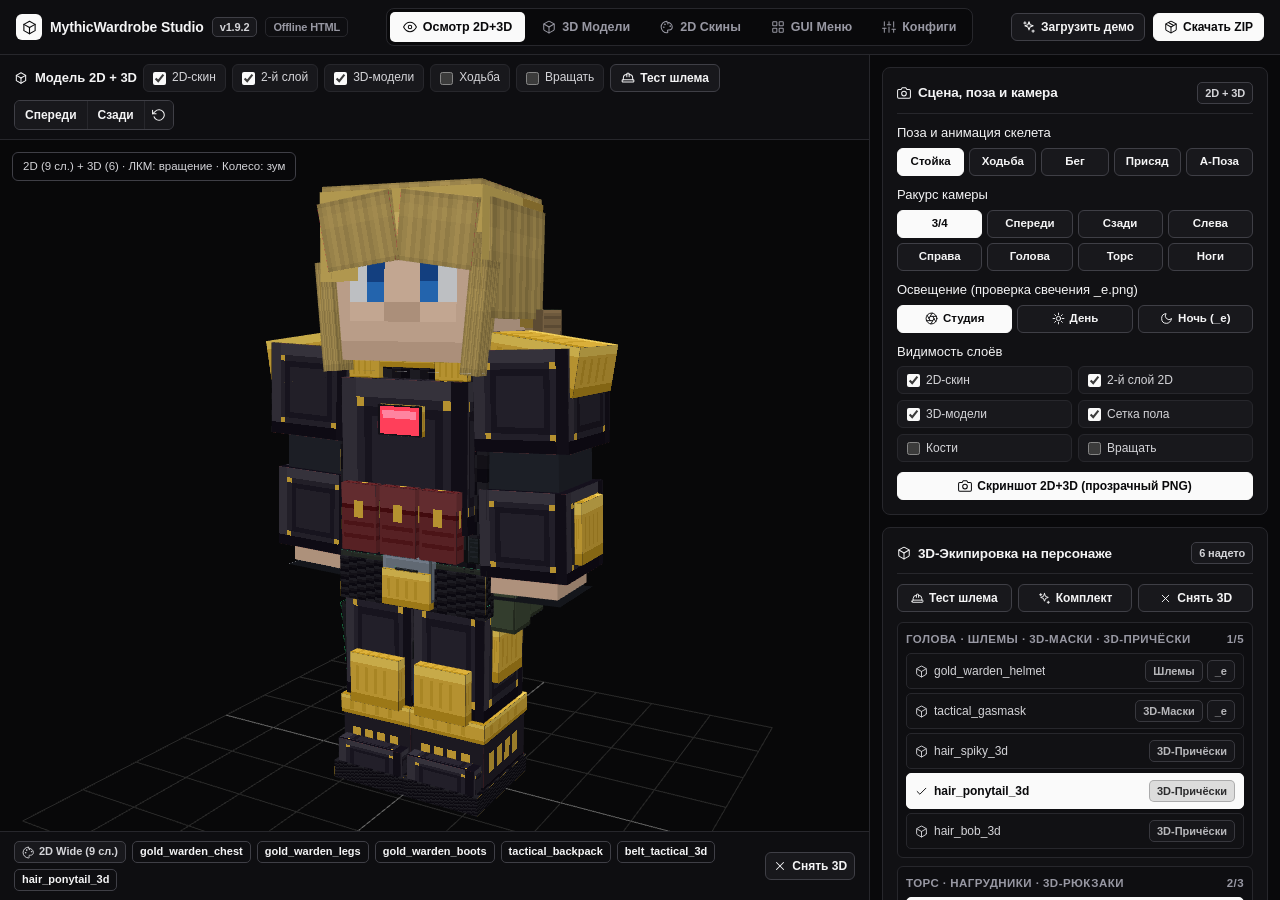
==== commit d17fe7d5: "Studio v2.5: Full 2D+3D character inspector (poses, lighting, camera presets, live 2D+3D fitting & P" ====
--- a/docs/index.html
+++ b/docs/index.html
@@ -4,13 +4,51 @@
   <meta charset="UTF-8">
   <meta name="viewport" content="width=device-width, initial-scale=1.0">
   <meta name="theme-color" content="#09090b">
-  <title>MythicWardrobe Studio v2.4 : 3D .bbmodel, 3D-волосы, 2D-скины и GUI-редактор</title>
+  <title>MythicWardrobe Studio v2.5 : Полный осмотр 2D+3D, .bbmodel, 3D-волосы, 2D-скины и GUI</title>
   <link rel="stylesheet" href="./style.css">
 </head>
 <body>
   <!-- INLINE MONOCHROME SVG ICON SPRITE (100% OFFLINE, ZERO EMOJI) -->
   <svg aria-hidden="true" style="position:absolute;width:0;height:0;overflow:hidden">
     <defs>
+      <symbol id="ico-eye" viewBox="0 0 24 24">
+        <path d="M1 12s4-8 11-8 11 8 11 8-4 8-11 8-11-8-11-8z"></path>
+        <circle cx="12" cy="12" r="3"></circle>
+      </symbol>
+      <symbol id="ico-sun" viewBox="0 0 24 24">
+        <circle cx="12" cy="12" r="4"></circle>
+        <line x1="12" y1="2" x2="12" y2="5"></line>
+        <line x1="12" y1="19" x2="12" y2="22"></line>
+        <line x1="4.93" y1="4.93" x2="7.05" y2="7.05"></line>
+        <line x1="16.95" y1="16.95" x2="19.07" y2="19.07"></line>
+        <line x1="2" y1="12" x2="5" y2="12"></line>
+        <line x1="19" y1="12" x2="22" y2="12"></line>
+        <line x1="4.93" y1="19.07" x2="7.05" y2="16.95"></line>
+        <line x1="16.95" y1="7.05" x2="19.07" y2="4.93"></line>
+      </symbol>
+      <symbol id="ico-moon" viewBox="0 0 24 24">
+        <path d="M21 12.79A9 9 0 1 1 11.21 3 7 7 0 0 0 21 12.79z"></path>
+      </symbol>
+      <symbol id="ico-aperture" viewBox="0 0 24 24">
+        <circle cx="12" cy="12" r="10"></circle>
+        <line x1="14.31" y1="8" x2="20.05" y2="17.94"></line>
+        <line x1="9.69" y1="8" x2="21.17" y2="8"></line>
+        <line x1="7.38" y1="12" x2="13.12" y2="2.06"></line>
+        <line x1="9.69" y1="16" x2="3.95" y2="6.06"></line>
+        <line x1="14.31" y1="16" x2="2.83" y2="16"></line>
+        <line x1="16.62" y1="12" x2="10.88" y2="21.94"></line>
+      </symbol>
+      <symbol id="ico-user" viewBox="0 0 24 24">
+        <path d="M20 21v-2a4 4 0 0 0-4-4H8a4 4 0 0 0-4 4v2"></path>
+        <circle cx="12" cy="7" r="4"></circle>
+      </symbol>
+      <symbol id="ico-shuffle" viewBox="0 0 24 24">
+        <polyline points="16 3 21 3 21 8"></polyline>
+        <line x1="4" y1="20" x2="21" y2="3"></line>
+        <polyline points="21 16 21 21 16 21"></polyline>
+        <line x1="15" y1="15" x2="21" y2="21"></line>
+        <line x1="4" y1="4" x2="9" y2="9"></line>
+      </symbol>
       <symbol id="ico-brand" viewBox="0 0 24 24">
         <path d="M12 2L3 7v10l9 5 9-5V7l-9-5z"></path>
         <path d="M3 7l9 5 9-5"></path>
@@ -201,12 +239,16 @@
         <svg class="ico ico-md"><use href="#ico-brand"></use></svg>
       </span>
       <span>MythicWardrobe Studio</span>
-      <span class="brand-badge">v1.9.1</span>
+      <span class="brand-badge">v1.9.2</span>
       <span class="brand-offline" title="Работает полностью в браузере без Python и без сервера">Offline HTML</span>
     </div>
 
     <nav class="tabs" aria-label="Разделы студии">
-      <button class="tab-btn active" data-tab="bbmodel">
+      <button class="tab-btn active" data-tab="preview">
+        <svg class="ico" aria-hidden="true"><use href="#ico-eye"></use></svg>
+        <span>Осмотр 2D+3D</span>
+      </button>
+      <button class="tab-btn" data-tab="bbmodel">
         <svg class="ico" aria-hidden="true"><use href="#ico-cube"></use></svg>
         <span>3D Модели</span>
       </button>
@@ -225,7 +267,7 @@
     </nav>
 
     <div class="topbar-actions">
-      <button class="btn btn-sm" id="btnLoadDemo" title="Загрузить все 10 демо .bbmodel (включая 3D-пояса) и 68 стартовых 2D-скинов">
+      <button class="btn btn-sm" id="btnLoadDemo" title="Загрузить все 14 демо .bbmodel (включая 3D-пояса, ботинки и 3D-причёски) и 68 стартовых 2D-скинов">
         <svg class="ico" aria-hidden="true"><use href="#ico-sparkles"></use></svg>
         <span>Загрузить демо</span>
       </button>
@@ -237,10 +279,207 @@
   </header>
 
   <!-- MAIN WORKSPACE -->
-  <main class="workspace" id="mainWorkspace">
+  <main class="workspace preview-mode" id="mainWorkspace">
+
+    <!-- ==================== TAB 0: FULL 2D + 3D MODEL INSPECTOR ==================== -->
+    <div class="workspace-tab active" data-tab-panel="preview">
+
+      <!-- WIDE SHOWCASE 3D VIEWPORT -->
+      <section class="pane pane-viewer preview-stage-pane" id="viewerMountPreview"></section>
+
+      <!-- RIGHT CONTROL RAIL: FULL 2D + 3D INSPECTOR -->
+      <aside class="pane pane-preview-rail">
+
+        <!-- CARD 1: SCENE, POSE, CAMERA & LIGHTING -->
+        <div class="card">
+          <div class="card-title">
+            <span class="card-title-main">
+              <svg class="ico" aria-hidden="true"><use href="#ico-camera"></use></svg>
+              <span>Сцена, поза и камера</span>
+            </span>
+            <span class="tag">2D + 3D</span>
+          </div>
+
+          <div class="field">
+            <span class="field-label">Поза и анимация скелета</span>
+            <div class="preview-pose-grid" id="previewPoseGroup" role="group" aria-label="Поза персонажа">
+              <button type="button" class="btn btn-sm active" data-pose="idle">Стойка</button>
+              <button type="button" class="btn btn-sm" data-pose="walk">Ходьба</button>
+              <button type="button" class="btn btn-sm" data-pose="run">Бег</button>
+              <button type="button" class="btn btn-sm" data-pose="sneak">Присяд</button>
+              <button type="button" class="btn btn-sm" data-pose="apose">A-Поза</button>
+            </div>
+          </div>
+
+          <div class="field">
+            <span class="field-label">Ракурс камеры</span>
+            <div class="preview-cam-grid" id="previewCamGroup" role="group" aria-label="Ракурсы камеры">
+              <button type="button" class="btn btn-sm active" data-cam="default">3/4</button>
+              <button type="button" class="btn btn-sm" data-cam="front">Спереди</button>
+              <button type="button" class="btn btn-sm" data-cam="back">Сзади</button>
+              <button type="button" class="btn btn-sm" data-cam="left">Слева</button>
+              <button type="button" class="btn btn-sm" data-cam="right">Справа</button>
+              <button type="button" class="btn btn-sm" data-cam="head">Голова</button>
+              <button type="button" class="btn btn-sm" data-cam="torso">Торс</button>
+              <button type="button" class="btn btn-sm" data-cam="feet">Ноги</button>
+            </div>
+          </div>
+
+          <div class="field">
+            <span class="field-label">Освещение (проверка свечения _e.png)</span>
+            <div class="preview-light-grid" id="previewLightGroup" role="group" aria-label="Освещение сцены">
+              <button type="button" class="btn btn-sm active" data-light="studio">
+                <svg class="ico ico-sm" aria-hidden="true"><use href="#ico-aperture"></use></svg>
+                <span>Студия</span>
+              </button>
+              <button type="button" class="btn btn-sm" data-light="day">
+                <svg class="ico ico-sm" aria-hidden="true"><use href="#ico-sun"></use></svg>
+                <span>День</span>
+              </button>
+              <button type="button" class="btn btn-sm" data-light="night">
+                <svg class="ico ico-sm" aria-hidden="true"><use href="#ico-moon"></use></svg>
+                <span>Ночь (_e)</span>
+              </button>
+            </div>
+          </div>
+
+          <div class="field">
+            <span class="field-label">Видимость слоёв</span>
+            <div class="preview-toggle-grid">
+              <label class="toggle-chip"><input type="checkbox" id="pvShow2dSkin" checked> <span>2D-скин</span></label>
+              <label class="toggle-chip"><input type="checkbox" id="pvShow2dOuter" checked> <span>2-й слой 2D</span></label>
+              <label class="toggle-chip"><input type="checkbox" id="pvShow3dArmor" checked> <span>3D-модели</span></label>
+              <label class="toggle-chip"><input type="checkbox" id="pvShowGrid" checked> <span>Сетка пола</span></label>
+              <label class="toggle-chip"><input type="checkbox" id="pvShowBones"> <span>Кости</span></label>
+              <label class="toggle-chip"><input type="checkbox" id="pvAutoRotate"> <span>Вращать</span></label>
+            </div>
+          </div>
+
+          <button type="button" class="btn btn-primary btn-sm btn-block" id="btnCaptureFullPng">
+            <svg class="ico" aria-hidden="true"><use href="#ico-camera"></use></svg>
+            <span>Скриншот 2D+3D (прозрачный PNG)</span>
+          </button>
+        </div>
+
+        <!-- CARD 2: 3D EQUIPMENT QUICK CONTROLS -->
+        <div class="card">
+          <div class="card-title">
+            <span class="card-title-main">
+              <svg class="ico" aria-hidden="true"><use href="#ico-cube"></use></svg>
+              <span>3D-Экипировка на персонаже</span>
+            </span>
+            <span id="pv3dCountTag" class="tag">0 надето</span>
+          </div>
+
+          <div class="preview-action-row">
+            <button type="button" class="btn btn-sm helmet-test-toggle" id="btnPreviewTestHelmet" title="Примерить шлем поверх 3D-причёски (проверка SWAP_MODEL / PARTIAL_MODEL / HIDE_ALL)">
+              <svg class="ico ico-sm" aria-hidden="true"><use href="#ico-hard-hat"></use></svg>
+              <span>Тест шлема</span>
+            </button>
+            <button type="button" class="btn btn-sm" id="btnPreviewEquipSet" title="Надеть сбалансированный 3D-набор на персонажа">
+              <svg class="ico ico-sm" aria-hidden="true"><use href="#ico-sparkles"></use></svg>
+              <span>Комплект</span>
+            </button>
+            <button type="button" class="btn btn-sm" id="btnPreviewClear3d" title="Снять все 3D-модели и оставить чистый 2D-скин">
+              <svg class="ico ico-sm" aria-hidden="true"><use href="#ico-x"></use></svg>
+              <span>Снять 3D</span>
+            </button>
+          </div>
+
+          <div id="preview3dSlotGroups" class="preview-3d-groups">
+            <div class="hint">Загрузите .bbmodel во вкладке «3D Модели» или нажмите «Загрузить демо» вверху.</div>
+          </div>
+
+          <div id="previewComboSection" class="preview-combo-section" style="display:none">
+            <span class="field-label">Комбо-связки (сшивка прямо в 3D)</span>
+            <div id="previewComboList" class="preview-combo-list"></div>
+          </div>
+        </div>
+
+        <!-- CARD 3: 2D SKIN & CLOTHING QUICK CONTROLS -->
+        <div class="card">
+          <div class="card-title">
+            <span class="card-title-main">
+              <svg class="ico" aria-hidden="true"><use href="#ico-palette"></use></svg>
+              <span>2D-Скин и одежда (15 слоёв)</span>
+            </span>
+            <span id="pv2dCountTag" class="tag">0 / 15</span>
+          </div>
+
+          <div class="grid-2">
+            <div class="field">
+              <label class="field-label" for="pvBodyType">Телосложение</label>
+              <select id="pvBodyType">
+                <option value="wide">Wide (4px — Steve)</option>
+                <option value="slim">Slim (3px — Alex)</option>
+              </select>
+            </div>
+            <div class="field">
+              <span class="field-label">Быстрые пресеты</span>
+              <div class="btn-split-2">
+                <button type="button" class="btn btn-sm" id="btnPreviewRand2d" title="Случайная комбинация 2D-слоёв">
+                  <svg class="ico ico-sm" aria-hidden="true"><use href="#ico-shuffle"></use></svg>
+                  <span>Случайно</span>
+                </button>
+                <button type="button" class="btn btn-sm" id="btnPreviewHazmat" title="Примерить костюм химзащиты с блокировкой слоёв (Blocks)">
+                  <svg class="ico ico-sm" aria-hidden="true"><use href="#ico-shield"></use></svg>
+                  <span>Химзащита</span>
+                </button>
+              </div>
+            </div>
+          </div>
+
+          <div id="preview2dQuickList" class="preview-2d-list"></div>
+        </div>
+
+        <!-- CARD 4: FULL 2D + 3D MODEL SUMMARY -->
+        <div class="card">
+          <div class="card-title">
+            <span class="card-title-main">
+              <svg class="ico" aria-hidden="true"><use href="#ico-layers"></use></svg>
+              <span>Сводка полной модели</span>
+            </span>
+            <span id="pvBodyBadge" class="tag">Wide</span>
+          </div>
+
+          <div class="summary-metrics-grid" id="previewSummaryMetrics">
+            <div class="summary-metric">
+              <span class="summary-metric-val" id="pvMetric2d">0</span>
+              <span class="summary-metric-lbl">2D-слоёв</span>
+            </div>
+            <div class="summary-metric">
+              <span class="summary-metric-val" id="pvMetric3d">0</span>
+              <span class="summary-metric-lbl">3D-моделей</span>
+            </div>
+            <div class="summary-metric">
+              <span class="summary-metric-val" id="pvMetricCubes">0</span>
+              <span class="summary-metric-lbl">3D-кубов</span>
+            </div>
+            <div class="summary-metric">
+              <span class="summary-metric-val" id="pvMetricBlocked">0</span>
+              <span class="summary-metric-lbl">Blocks</span>
+            </div>
+          </div>
+
+          <div id="previewSummaryDetails" class="preview-summary-details"></div>
+
+          <div class="btn-split-2">
+            <button type="button" class="btn btn-sm btn-block" id="btnPreviewDl2dPng">
+              <svg class="ico ico-sm" aria-hidden="true"><use href="#ico-download"></use></svg>
+              <span>2D PNG (64×64)</span>
+            </button>
+            <button type="button" class="btn btn-primary btn-sm btn-block" id="btnPreviewDlZip">
+              <svg class="ico ico-sm" aria-hidden="true"><use href="#ico-package"></use></svg>
+              <span>Скачать ZIP</span>
+            </button>
+          </div>
+        </div>
+
+      </aside>
+    </div>
 
     <!-- ==================== TAB 1: 3D BBMODEL COMBINER ==================== -->
-    <div class="workspace-tab active" data-tab-panel="bbmodel">
+    <div class="workspace-tab" data-tab-panel="bbmodel">
 
       <!-- LEFT PANE: UPLOAD + MODEL LIBRARY -->
       <aside class="pane">
@@ -1351,9 +1590,10 @@
       <div class="row-wrap">
         <span class="viewer-title">
           <svg class="ico" aria-hidden="true"><use href="#ico-box"></use></svg>
-          <span>3D Предпросмотр</span>
+          <span>Модель 2D + 3D</span>
         </span>
-        <label class="toggle-chip"><input type="checkbox" id="chkShowMannequin" checked> <span>Скин</span></label>
+        <label class="toggle-chip"><input type="checkbox" id="chkShowMannequin" checked> <span>2D-скин</span></label>
+        <label class="toggle-chip"><input type="checkbox" id="chkShowOuterSkin" checked> <span>2-й слой</span></label>
         <label class="toggle-chip"><input type="checkbox" id="chkShowArmor" checked> <span>3D-модели</span></label>
         <label class="toggle-chip"><input type="checkbox" id="chkWalkAnim"> <span>Ходьба</span></label>
         <label class="toggle-chip"><input type="checkbox" id="chkAutoRotate"> <span>Вращать</span></label>
@@ -1377,7 +1617,7 @@
     <div class="viewer-controls">
       <div class="row-between">
         <div class="row-wrap" id="equippedChips">
-          <span class="hint">Выберите модель или комбо-связку для примерки на 3D-манекене</span>
+          <span class="hint">Выберите 2D-слои и 3D-модели для примерки на одном персонаже</span>
         </div>
         <button class="btn btn-sm" id="btnClearEquipped">
           <svg class="ico" aria-hidden="true"><use href="#ico-x"></use></svg>
--- a/docs/style.css
+++ b/docs/style.css
@@ -191,6 +191,9 @@
 .workspace.gui-mode {
   grid-template-columns: 280px minmax(470px, 1fr) 360px;
 }
+.workspace.preview-mode {
+  grid-template-columns: minmax(480px, 1fr) 410px;
+}
 
 .pane {
   height: 100%;
@@ -221,6 +224,9 @@
 @media (max-width: 1180px) {
   .workspace {
     grid-template-columns: 260px minmax(280px, 1fr) 340px;
+  }
+  .workspace.preview-mode {
+    grid-template-columns: minmax(360px, 1fr) 360px;
   }
   .workspace.gui-mode {
     display: flex;
@@ -247,6 +253,31 @@
   .gui-pane-right { grid-area: right; }
 }
 
+@media (max-width: 920px) {
+  .workspace.preview-mode {
+    display: flex;
+    flex-direction: column;
+    overflow-y: auto;
+  }
+  .workspace.preview-mode .workspace-tab[data-tab-panel="preview"].active {
+    display: flex;
+    flex-direction: column;
+    height: auto;
+  }
+  .workspace.preview-mode .preview-stage-pane {
+    min-height: 52dvh;
+    height: 56dvh;
+    flex-shrink: 0;
+    border-right: none;
+    border-bottom: 1px solid var(--border);
+  }
+  .workspace.preview-mode .pane-preview-rail {
+    height: auto;
+    overflow: visible;
+    border-right: none;
+  }
+}
+
 @media (max-width: 780px) {
   .workspace.gui-mode .workspace-tab[data-tab-panel="gui"].active {
     grid-template-columns: 1fr;
@@ -1443,6 +1474,251 @@
   margin: 0 auto;
 }
 
+/* ==================== FULL 2D + 3D MODEL INSPECTOR ==================== */
+.preview-pose-grid {
+  display: grid;
+  grid-template-columns: repeat(5, minmax(0, 1fr));
+  gap: 5px;
+}
+.preview-cam-grid {
+  display: grid;
+  grid-template-columns: repeat(4, minmax(0, 1fr));
+  gap: 5px;
+}
+.preview-light-grid {
+  display: grid;
+  grid-template-columns: repeat(3, minmax(0, 1fr));
+  gap: 5px;
+}
+.preview-pose-grid .btn,
+.preview-cam-grid .btn,
+.preview-light-grid .btn {
+  padding: 0 6px;
+  font-size: 11.5px;
+  justify-content: center;
+}
+.preview-pose-grid .btn.active,
+.preview-cam-grid .btn.active,
+.preview-light-grid .btn.active {
+  background: var(--accent);
+  color: var(--accent-inv);
+  border-color: var(--accent);
+  font-weight: 700;
+}
+
+.preview-toggle-grid {
+  display: grid;
+  grid-template-columns: repeat(2, minmax(0, 1fr));
+  gap: 6px;
+}
+.preview-toggle-grid .toggle-chip {
+  justify-content: flex-start;
+  width: 100%;
+}
+
+.preview-action-row {
+  display: grid;
+  grid-template-columns: repeat(3, minmax(0, 1fr));
+  gap: 6px;
+}
+.preview-action-row .btn {
+  justify-content: center;
+  padding: 0 8px;
+}
+
+.preview-3d-groups {
+  display: flex;
+  flex-direction: column;
+  gap: 8px;
+}
+.preview-slot-group {
+  display: flex;
+  flex-direction: column;
+  gap: 5px;
+  padding: 8px;
+  background: var(--bg-elev);
+  border: 1px solid var(--border);
+  border-radius: var(--radius-sm);
+}
+.preview-slot-head {
+  display: flex;
+  align-items: center;
+  justify-content: space-between;
+  gap: 8px;
+  font-size: 11.5px;
+  font-weight: 600;
+  color: var(--muted);
+  text-transform: uppercase;
+  letter-spacing: 0.04em;
+}
+.preview-3d-list {
+  display: flex;
+  flex-direction: column;
+  gap: 4px;
+}
+.preview-3d-item {
+  width: 100%;
+  display: flex;
+  align-items: center;
+  justify-content: space-between;
+  gap: 8px;
+  padding: 6px 8px;
+  background: var(--panel);
+  border: 1px solid var(--border);
+  border-radius: 5px;
+  color: var(--text-2);
+  font-family: inherit;
+  font-size: 12px;
+  text-align: left;
+  cursor: pointer;
+  transition: border-color 0.12s, background-color 0.12s, color 0.12s;
+}
+.preview-3d-item:hover {
+  border-color: var(--border-strong);
+  color: var(--text);
+}
+.preview-3d-item.equipped {
+  background: var(--accent);
+  color: var(--accent-inv);
+  border-color: var(--accent);
+  font-weight: 600;
+}
+.preview-3d-item-main {
+  min-width: 0;
+  display: flex;
+  align-items: center;
+  gap: 6px;
+  overflow: hidden;
+}
+.preview-3d-item-name {
+  overflow: hidden;
+  text-overflow: ellipsis;
+  white-space: nowrap;
+}
+.preview-3d-item-meta {
+  display: inline-flex;
+  align-items: center;
+  gap: 4px;
+  flex-shrink: 0;
+  font-size: 10.5px;
+  opacity: 0.85;
+}
+.preview-3d-item.equipped .tag {
+  background: rgba(9, 9, 11, 0.14);
+  border-color: rgba(9, 9, 11, 0.28);
+  color: var(--accent-inv);
+}
+
+.preview-combo-section {
+  display: flex;
+  flex-direction: column;
+  gap: 6px;
+  padding-top: 8px;
+  border-top: 1px solid var(--border);
+}
+.preview-combo-list {
+  display: flex;
+  flex-direction: column;
+  gap: 4px;
+}
+
+.preview-2d-list {
+  display: flex;
+  flex-direction: column;
+  gap: 5px;
+  max-height: 320px;
+  overflow-y: auto;
+  padding-right: 2px;
+}
+.preview-2d-row {
+  display: grid;
+  grid-template-columns: minmax(0, 1fr) 150px;
+  gap: 8px;
+  align-items: center;
+  padding: 5px 8px;
+  background: var(--bg-elev);
+  border: 1px solid var(--border);
+  border-radius: 5px;
+}
+.preview-2d-row.has-value {
+  border-color: var(--border-strong);
+  background: var(--panel-2);
+}
+.preview-2d-row.is-locked {
+  border-style: dashed;
+  border-color: var(--muted);
+  opacity: 0.72;
+}
+.preview-2d-row select {
+  height: var(--h-sm);
+  font-size: 11.5px;
+  padding: 0 6px;
+}
+.preview-2d-label {
+  min-width: 0;
+  display: flex;
+  flex-direction: column;
+  gap: 1px;
+}
+.preview-2d-name {
+  font-size: 12px;
+  font-weight: 600;
+  color: var(--text);
+  overflow: hidden;
+  text-overflow: ellipsis;
+  white-space: nowrap;
+}
+.preview-2d-sub {
+  font-size: 10.5px;
+  color: var(--muted);
+  display: inline-flex;
+  align-items: center;
+  gap: 4px;
+  overflow: hidden;
+  text-overflow: ellipsis;
+  white-space: nowrap;
+}
+
+.summary-metrics-grid {
+  display: grid;
+  grid-template-columns: repeat(4, minmax(0, 1fr));
+  gap: 6px;
+}
+.summary-metric {
+  background: var(--bg-elev);
+  border: 1px solid var(--border);
+  border-radius: var(--radius-sm);
+  padding: 8px 6px;
+  display: flex;
+  flex-direction: column;
+  align-items: center;
+  gap: 2px;
+}
+.summary-metric-val {
+  font-size: 16px;
+  font-weight: 700;
+  color: var(--text);
+  line-height: 1.1;
+  font-variant-numeric: tabular-nums;
+}
+.summary-metric-lbl {
+  font-size: 10.5px;
+  color: var(--muted);
+  white-space: nowrap;
+}
+.preview-summary-details {
+  display: flex;
+  flex-direction: column;
+  gap: 6px;
+  font-size: 11.5px;
+  color: var(--text-2);
+}
+.preview-bone-chips {
+  display: flex;
+  flex-wrap: wrap;
+  gap: 4px;
+}
+
 /* Scrollbars */
 ::-webkit-scrollbar { width: 6px; height: 6px; }
 ::-webkit-scrollbar-track { background: transparent; }
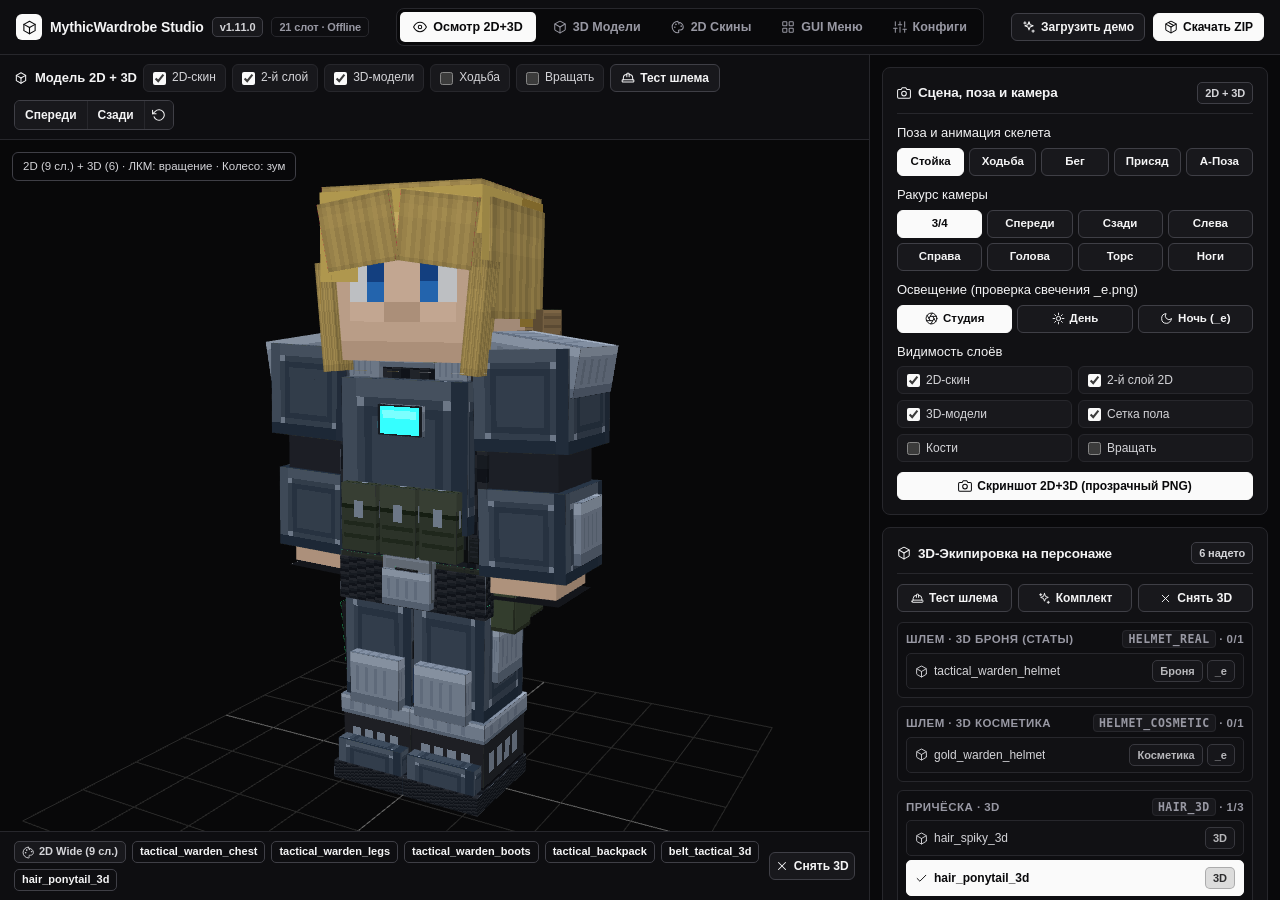
==== commit 5f5ae89f: "v1.11.0: Separate all 21 wardrobe slots in plugin & Studio v2.6, fix Studio-to-game GUI sync, block " ====
--- a/docs/index.html
+++ b/docs/index.html
@@ -4,7 +4,7 @@
   <meta charset="UTF-8">
   <meta name="viewport" content="width=device-width, initial-scale=1.0">
   <meta name="theme-color" content="#09090b">
-  <title>MythicWardrobe Studio v2.5 : Полный осмотр 2D+3D, .bbmodel, 3D-волосы, 2D-скины и GUI</title>
+  <title>MythicWardrobe Studio v2.6 : Полный осмотр 2D+3D (21 слот), 3D Броня + Косметика, 2D-скины и GUI</title>
   <link rel="stylesheet" href="./style.css">
 </head>
 <body>
@@ -239,8 +239,8 @@
         <svg class="ico ico-md"><use href="#ico-brand"></use></svg>
       </span>
       <span>MythicWardrobe Studio</span>
-      <span class="brand-badge">v1.9.2</span>
-      <span class="brand-offline" title="Работает полностью в браузере без Python и без сервера">Offline HTML</span>
+      <span class="brand-badge">v1.11.0</span>
+      <span class="brand-offline" title="Работает полностью в браузере без Python и без сервера">21 слот · Offline</span>
     </div>
 
     <nav class="tabs" aria-label="Разделы студии">
@@ -267,7 +267,7 @@
     </nav>
 
     <div class="topbar-actions">
-      <button class="btn btn-sm" id="btnLoadDemo" title="Загрузить все 14 демо .bbmodel (включая 3D-пояса, ботинки и 3D-причёски) и 68 стартовых 2D-скинов">
+      <button class="btn btn-sm" id="btnLoadDemo" title="Загрузить все 20 демо .bbmodel (реальная 3D-броня + 3D-косметика + 3D-аксессуары во всех 12 слотах) и 68 стартовых 2D-скинов">
         <svg class="ico" aria-hidden="true"><use href="#ico-sparkles"></use></svg>
         <span>Загрузить демо</span>
       </button>
@@ -519,21 +519,31 @@
             <span id="modelCountBadge" class="tag">0</span>
           </div>
           <div class="field">
-            <label class="field-label" for="filterCategory">Фильтр по категории</label>
+            <label class="field-label" for="filterCategory">Фильтр по слоту / категории (12 3D-слотов)</label>
             <select id="filterCategory">
-              <option value="all">Все категории</option>
-              <option value="helmets">Шлемы (HEAD)</option>
-              <option value="mask_3d">3D-Маски и очки (HEAD)</option>
-              <option value="hair_3d">3D-Причёски (HEAD)</option>
-              <option value="armor_chest">Нагрудники (CHEST)</option>
-              <option value="backpack_3d">3D-Рюкзаки и плащи (CHEST)</option>
-              <option value="armor_legs">Поножи (LEGS)</option>
-              <option value="belt_3d">3D-Пояса и декор (LEGS)</option>
-              <option value="armor_feet">Ботинки (FEET)</option>
+              <option value="all">Все 12 3D-слотов</option>
+              <optgroup label="Реальная 3D Броня (Статы)">
+                <option value="helmet_real">Шлем — 3D Броня (helmet_real)</option>
+                <option value="chest_real">Нагрудник — 3D Броня (chest_real)</option>
+                <option value="legs_real">Поножи — 3D Броня (legs_real)</option>
+                <option value="boots_real">Ботинки — 3D Броня (boots_real)</option>
+              </optgroup>
+              <optgroup label="3D Косметика (Скины / Краски)">
+                <option value="helmet_cosmetic">Шлем — 3D Косметика (helmet_cosmetic)</option>
+                <option value="chest_cosmetic">Нагрудник — 3D Косметика (chest_cosmetic)</option>
+                <option value="legs_cosmetic">Поножи — 3D Косметика (legs_cosmetic)</option>
+                <option value="boots_cosmetic">Ботинки — 3D Косметика (boots_cosmetic)</option>
+              </optgroup>
+              <optgroup label="3D Аксессуары и Причёски">
+                <option value="hair_3d">3D-Причёски (hair_3d)</option>
+                <option value="mask_3d">3D-Маски и очки (mask_3d)</option>
+                <option value="backpack_3d">3D-Рюкзаки и плащи (backpack_3d)</option>
+                <option value="belt_3d">3D-Пояса и декор (belt_3d)</option>
+              </optgroup>
             </select>
           </div>
           <div id="modelList" class="model-list-stack">
-            <div class="hint">Загрузите свои файлы .bbmodel или нажмите «Демо (10 моделей)»: в демо вшиты 3D-причёски, 3D-пояса, рюкзак, противогаз и броня.</div>
+            <div class="hint">Загрузите свои файлы .bbmodel или нажмите «Загрузить демо»: в демо вшиты все 12 3D-слотов (реальная 3D-броня, 3D-косметика, 3D-причёски, маски, рюкзак и пояса).</div>
           </div>
         </div>
       </aside>
@@ -569,30 +579,50 @@
 
             <div class="grid-2">
               <div class="field">
-                <label class="field-label" for="inpCategory">Категория</label>
+                <label class="field-label" for="inpCategory">Категория (3D-слот)</label>
                 <select id="inpCategory">
-                  <option value="helmets">Шлем (HEAD)</option>
-                  <option value="mask_3d">3D-Маска / Очки (HEAD)</option>
-                  <option value="hair_3d">3D-Причёска (HEAD)</option>
-                  <option value="armor_chest">Нагрудник (CHEST)</option>
-                  <option value="backpack_3d">3D-Рюкзак / Плащ (CHEST)</option>
-                  <option value="armor_legs">Поножи (LEGS)</option>
-                  <option value="belt_3d">3D-Пояс / Декор (LEGS)</option>
-                  <option value="armor_feet">Ботинки (FEET)</option>
+                  <optgroup label="Реальная 3D Броня (Статы)">
+                    <option value="helmet_real">Шлем — 3D Броня (HEAD)</option>
+                    <option value="chest_real">Нагрудник — 3D Броня (CHEST)</option>
+                    <option value="legs_real">Поножи — 3D Броня (LEGS)</option>
+                    <option value="boots_real">Ботинки — 3D Броня (FEET)</option>
+                  </optgroup>
+                  <optgroup label="3D Косметика (Скины)">
+                    <option value="helmet_cosmetic">Шлем — 3D Косметика (HEAD)</option>
+                    <option value="chest_cosmetic">Нагрудник — 3D Косметика (CHEST)</option>
+                    <option value="legs_cosmetic">Поножи — 3D Косметика (LEGS)</option>
+                    <option value="boots_cosmetic">Ботинки — 3D Косметика (FEET)</option>
+                  </optgroup>
+                  <optgroup label="3D Аксессуары и Причёски">
+                    <option value="hair_3d">3D-Причёска (HEAD)</option>
+                    <option value="mask_3d">3D-Маска / Очки (HEAD)</option>
+                    <option value="backpack_3d">3D-Рюкзак / Плащ (CHEST)</option>
+                    <option value="belt_3d">3D-Пояс / Декор (LEGS)</option>
+                  </optgroup>
                 </select>
               </div>
               <div class="field">
-                <label class="field-label" for="inpWardrobeSlot">Слот гардероба</label>
+                <label class="field-label" for="inpWardrobeSlot">Слот гардероба (slots.yml)</label>
                 <select id="inpWardrobeSlot">
-                  <option value="">Стандартная броня</option>
-                  <option value="mask_3d">mask_3d (3D Маска)</option>
-                  <option value="hair_3d">hair_3d (3D Причёска)</option>
-                  <option value="backpack_3d">backpack_3d (3D Рюкзак)</option>
-                  <option value="belt_3d">belt_3d (3D Пояс)</option>
-                  <option value="helmet_cosmetic">helmet_cosmetic</option>
-                  <option value="chest_cosmetic">chest_cosmetic</option>
-                  <option value="legs_cosmetic">legs_cosmetic</option>
-                  <option value="boots_cosmetic">boots_cosmetic</option>
+                  <optgroup label="Реальная 3D Броня (ARMOR_REAL)">
+                    <option value="helmet_real">helmet_real (3D Шлем — Броня)</option>
+                    <option value="chest_real">chest_real (3D Нагрудник — Броня)</option>
+                    <option value="legs_real">legs_real (3D Поножи — Броня)</option>
+                    <option value="boots_real">boots_real (3D Ботинки — Броня)</option>
+                  </optgroup>
+                  <optgroup label="3D Косметика (ARMOR_COSMETIC)">
+                    <option value="helmet_cosmetic">helmet_cosmetic (3D Шлем — Космет.)</option>
+                    <option value="chest_cosmetic">chest_cosmetic (3D Нагрудник — Космет.)</option>
+                    <option value="legs_cosmetic">legs_cosmetic (3D Поножи — Космет.)</option>
+                    <option value="boots_cosmetic">boots_cosmetic (3D Ботинки — Космет.)</option>
+                  </optgroup>
+                  <optgroup label="3D Аксессуары (DISPLAY_3D / OVERLAY)">
+                    <option value="hair_3d">hair_3d (3D Причёска)</option>
+                    <option value="mask_3d">mask_3d (3D Маска / Очки)</option>
+                    <option value="backpack_3d">backpack_3d (3D Рюкзак / Плащ)</option>
+                    <option value="belt_3d">belt_3d (3D Пояс / Декор)</option>
+                  </optgroup>
+                  <option value="">Без привязки (любой слот своей секции)</option>
                 </select>
               </div>
             </div>
@@ -1132,9 +1162,9 @@
             <div class="field">
               <label class="field-label" for="guiDefaultMode">Режим по умолчанию</label>
               <select id="guiDefaultMode">
+                <option value="COMPACT">COMPACT (1-рядные)</option>
                 <option value="TABBED">TABBED (Вкладки)</option>
-                <option value="UNIFIED">UNIFIED (Общее)</option>
-                <option value="PER_SLOT">PER_SLOT (Узкие)</option>
+                <option value="UNIFIED">UNIFIED (Все 21 слотов)</option>
               </select>
             </div>
             <div class="field">
@@ -1432,9 +1462,9 @@
             <div class="field">
               <label class="field-label" for="cfgMenuMode">Режим меню (menu.mode)</label>
               <select id="cfgMenuMode">
+                <option value="COMPACT">COMPACT (1-рядные)</option>
                 <option value="TABBED">TABBED (Вкладки)</option>
-                <option value="UNIFIED">UNIFIED (Всё сразу)</option>
-                <option value="PER_SLOT">PER_SLOT (1-рядные)</option>
+                <option value="UNIFIED">UNIFIED (Все 21 слотов)</option>
               </select>
             </div>
             <div class="field">
@@ -1487,11 +1517,35 @@
             <div class="field">
               <label class="field-label" for="cfgSuitSlot">Слот-носитель</label>
               <select id="cfgSuitSlot">
-                <option value="jacket">jacket (Куртка / Костюм)</option>
-                <option value="pants">pants (Штаны)</option>
-                <option value="hat">hat (Шапка)</option>
-                <option value="chest_cosmetic">chest_cosmetic (3D Нагрудник)</option>
-                <option value="helmet_cosmetic">helmet_cosmetic (3D Шлем)</option>
+                <optgroup label="2D-Слои скина">
+                  <option value="jacket">jacket (Куртка / Костюм 2D)</option>
+                  <option value="undershirt">undershirt (Футболка 2D)</option>
+                  <option value="gloves">gloves (Перчатки 2D)</option>
+                  <option value="pants">pants (Штаны 2D)</option>
+                  <option value="belt_skin">belt_skin (Пояс 2D)</option>
+                  <option value="socks">socks (Носки 2D)</option>
+                  <option value="boots_skin">boots_skin (Ботинки 2D)</option>
+                  <option value="hat">hat (Шапка 2D)</option>
+                  <option value="mask_skin">mask_skin (Маска 2D)</option>
+                </optgroup>
+                <optgroup label="Реальная 3D Броня">
+                  <option value="helmet_real">helmet_real (3D Шлем — Броня)</option>
+                  <option value="chest_real">chest_real (3D Нагрудник — Броня)</option>
+                  <option value="legs_real">legs_real (3D Поножи — Броня)</option>
+                  <option value="boots_real">boots_real (3D Ботинки — Броня)</option>
+                </optgroup>
+                <optgroup label="3D Косметика">
+                  <option value="helmet_cosmetic">helmet_cosmetic (3D Шлем — Космет.)</option>
+                  <option value="chest_cosmetic">chest_cosmetic (3D Нагрудник — Космет.)</option>
+                  <option value="legs_cosmetic">legs_cosmetic (3D Поножи — Космет.)</option>
+                  <option value="boots_cosmetic">boots_cosmetic (3D Ботинки — Космет.)</option>
+                </optgroup>
+                <optgroup label="3D Аксессуары">
+                  <option value="hair_3d">hair_3d (3D Причёска)</option>
+                  <option value="mask_3d">mask_3d (3D Маска / Очки)</option>
+                  <option value="backpack_3d">backpack_3d (3D Рюкзак)</option>
+                  <option value="belt_3d">belt_3d (3D Пояс)</option>
+                </optgroup>
               </select>
             </div>
           </div>
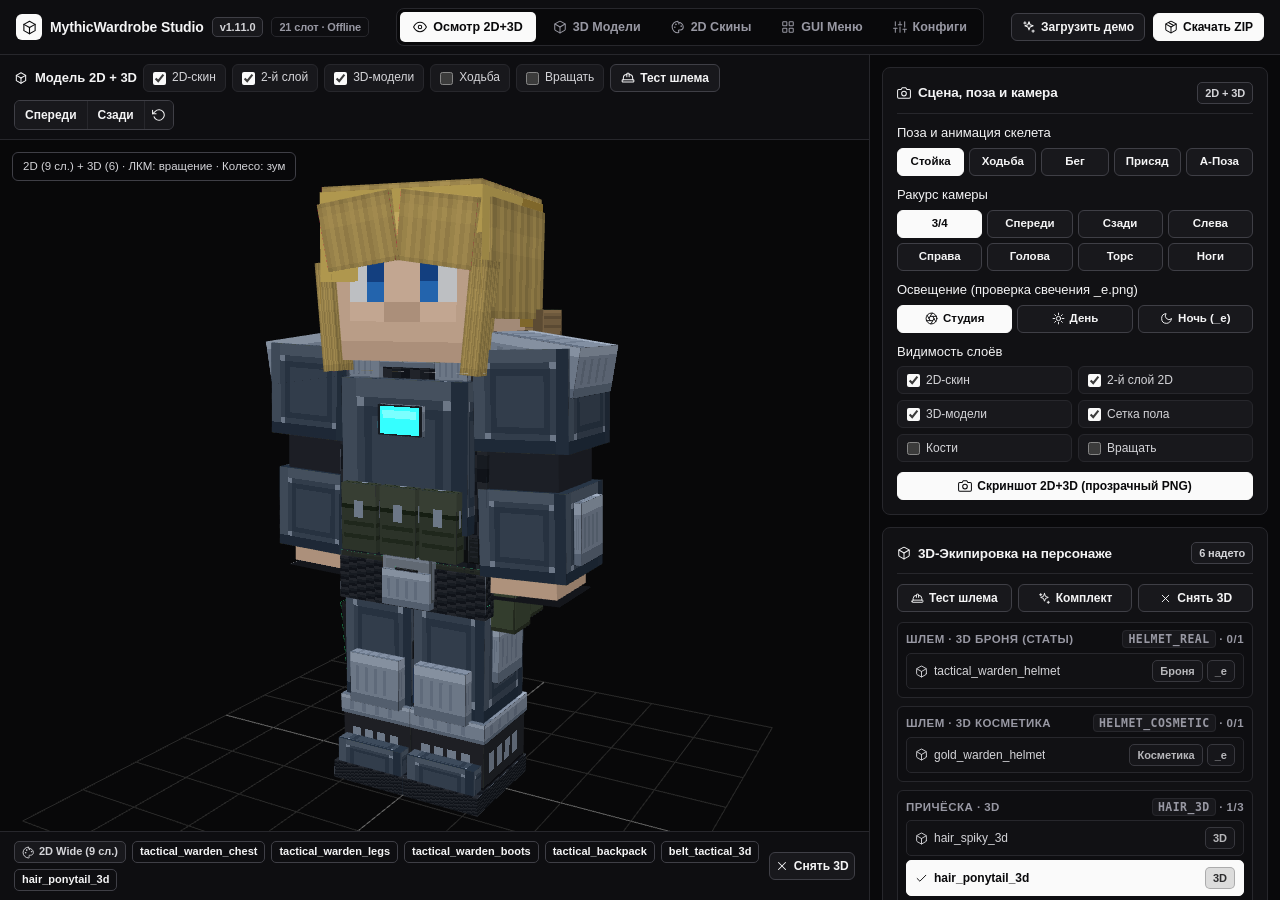
==== commit 1cda933a: "Studio v2.6: Add GUI editor hotkeys (Ctrl+C/X/V, Delete/Backspace, Ctrl+Z, Arrows) and Drag-and-Drop" ====
--- a/docs/index.html
+++ b/docs/index.html
@@ -1264,9 +1264,19 @@
           </div>
           <div id="guiInvGrid" class="mc-inv-grid"></div>
           <div id="guiTooltipBox" class="mc-tooltip-box">Наведите или нажмите на любой слот инвентаря</div>
+          <div class="gui-shortcuts-bar" aria-label="Горячие клавиши редактора GUI">
+            <div class="gui-shortcuts-list">
+              <span class="gui-shortcut-item"><kbd class="kbd">Drag</kbd><span>переместить / поменять</span></span>
+              <span class="gui-shortcut-item"><kbd class="kbd">Ctrl+Drag</kbd><span>копировать</span></span>
+              <span class="gui-shortcut-item"><kbd class="kbd">Ctrl+C</kbd>/<kbd class="kbd">X</kbd>/<kbd class="kbd">V</kbd><span>буфер</span></span>
+              <span class="gui-shortcut-item"><kbd class="kbd">Del</kbd>/<kbd class="kbd">⌫</kbd><span>удалить</span></span>
+              <span class="gui-shortcut-item"><kbd class="kbd">Ctrl+Z</kbd><span>отмена</span></span>
+            </div>
+            <span id="guiClipboardTag" class="gui-clipboard-tag is-empty">Буфер: пусто</span>
+          </div>
           <div class="gui-legend">
             <svg class="ico ico-sm" aria-hidden="true"><use href="#ico-check"></use></svg>
-            <span>Вшито <b>149 текстур Minecraft 1.21.4</b>. Клик по слоту открывает настройку материала, <code>CustomModelData</code>, <code>Lore</code> и действия справа.</span>
+            <span>Вшито <b>149 текстур Minecraft 1.21.4</b>. Перетаскивайте ячейки мышью или используйте горячие клавиши (работают в EN и RU раскладке).</span>
           </div>
         </div>
 
--- a/docs/style.css
+++ b/docs/style.css
@@ -1308,6 +1308,24 @@
   box-shadow: inset 0 0 0 2px var(--accent), 0 0 0 1px var(--accent);
   z-index: 2;
 }
+.mc-slot[draggable="true"] {
+  cursor: grab;
+}
+.mc-slot.is-dragging {
+  opacity: 0.35;
+  cursor: grabbing;
+  box-shadow: inset 0 0 0 2px var(--muted);
+}
+.mc-slot.drag-over {
+  background: #3f3f4a;
+  box-shadow: inset 0 0 0 2px #ffffff, 0 0 0 2px rgba(255, 255, 255, 0.35);
+  z-index: 3;
+}
+.mc-slot.drag-over-copy {
+  background: #384038;
+  box-shadow: inset 0 0 0 2px #ffffff, 0 0 0 2px rgba(255, 255, 255, 0.55);
+  z-index: 3;
+}
 .mc-slot.kind-slot { background: #24242a; }
 .mc-slot.kind-button { background: #2c2c34; }
 .mc-slot.kind-decor { background: #212127; }
@@ -1463,10 +1481,67 @@
   display: flex;
   align-items: center;
   gap: 6px;
-  margin-top: 10px;
+  margin-top: 8px;
   font-size: 12px;
   color: var(--muted);
   line-height: 1.45;
+}
+.gui-shortcuts-bar {
+  display: flex;
+  flex-wrap: wrap;
+  align-items: center;
+  justify-content: space-between;
+  gap: 6px 10px;
+  margin-top: 8px;
+  padding: 7px 10px;
+  background: var(--bg-elev);
+  border: 1px solid var(--border);
+  border-radius: var(--radius-sm);
+  font-size: 11.5px;
+  color: var(--muted);
+}
+.gui-shortcuts-list {
+  display: flex;
+  flex-wrap: wrap;
+  align-items: center;
+  gap: 6px 10px;
+}
+.gui-shortcut-item {
+  display: inline-flex;
+  align-items: center;
+  gap: 4px;
+  white-space: nowrap;
+}
+.kbd {
+  display: inline-flex;
+  align-items: center;
+  justify-content: center;
+  padding: 1px 5px;
+  min-height: 18px;
+  border-radius: 3px;
+  border: 1px solid var(--border-strong);
+  background: var(--panel-2);
+  color: var(--text);
+  font-family: ui-monospace, monospace;
+  font-size: 10.5px;
+  font-weight: 600;
+  line-height: 1.2;
+}
+.gui-clipboard-tag {
+  display: inline-flex;
+  align-items: center;
+  gap: 4px;
+  padding: 2px 7px;
+  border-radius: 3px;
+  border: 1px solid var(--border-strong);
+  background: var(--panel);
+  color: var(--text);
+  font-size: 11px;
+  font-family: ui-monospace, monospace;
+}
+.gui-clipboard-tag.is-empty {
+  color: var(--muted);
+  border-color: var(--border);
 }
 .gui-preview-card {
   max-width: 660px;
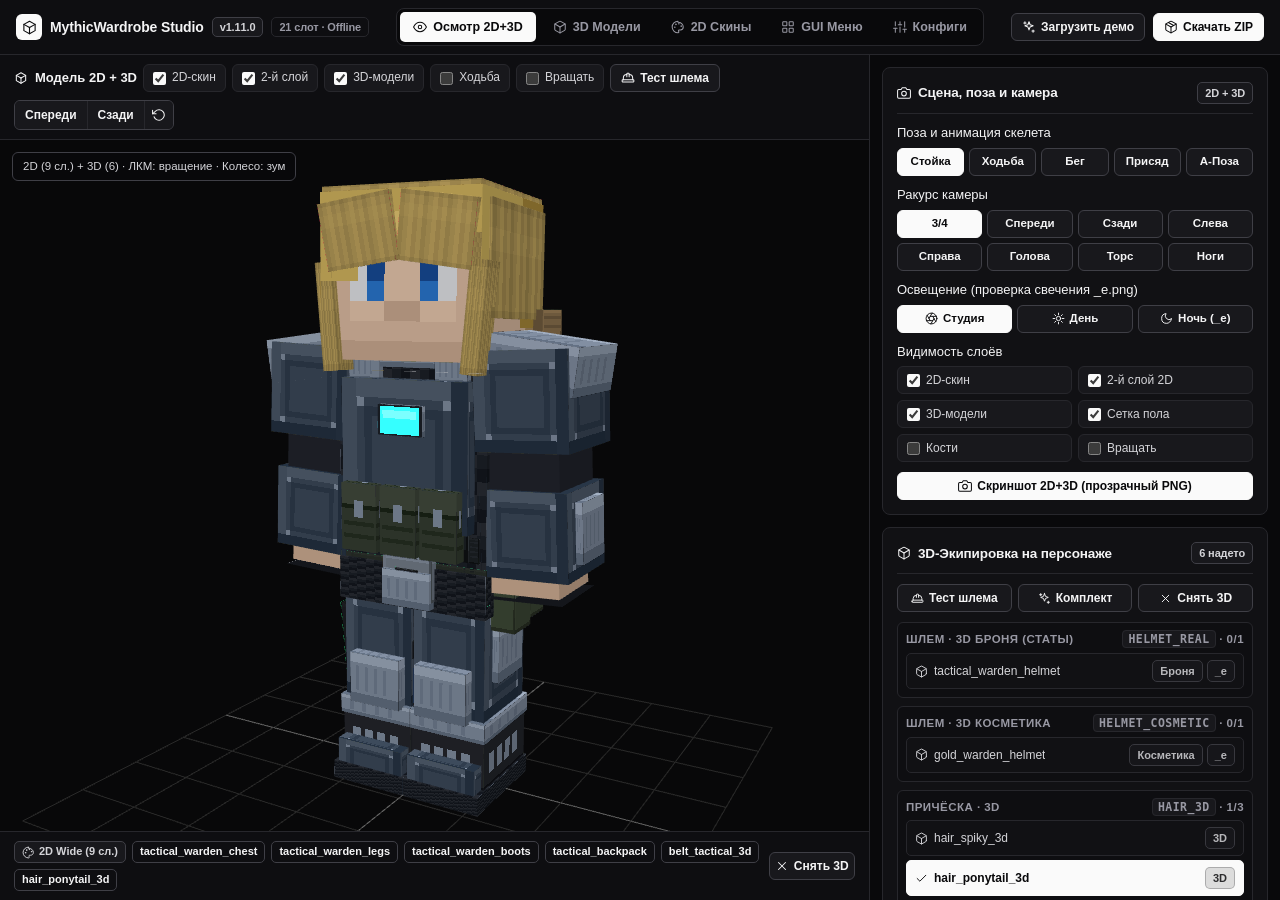
==== commit 26a442d1: "v1.11.2: Auto-select 3D armor model by player bodytype (3px slim / 4px wide) via bodytype-overrides." ====
--- a/docs/index.html
+++ b/docs/index.html
@@ -5,7 +5,1817 @@
   <meta name="viewport" content="width=device-width, initial-scale=1.0">
   <meta name="theme-color" content="#09090b">
   <title>MythicWardrobe Studio v2.6 : Полный осмотр 2D+3D (21 слот), 3D Броня + Косметика, 2D-скины и GUI</title>
-  <link rel="stylesheet" href="./style.css">
+  <style>
+:root {
+  --bg: #09090b;
+  --bg-elev: #0e0e11;
+  --panel: #111114;
+  --panel-2: #18181c;
+  --panel-3: #222227;
+  --border: #27272c;
+  --border-strong: #3f3f46;
+  --text: #f4f4f5;
+  --text-2: #d4d4d8;
+  --muted: #9898a3;
+  --accent: #fafafa;
+  --accent-inv: #09090b;
+  --radius: 8px;
+  --radius-sm: 6px;
+  --h-ctrl: 32px;
+  --h-sm: 28px;
+  color-scheme: dark;
+}
+
+*, *::before, *::after { box-sizing: border-box; }
+
+html, body {
+  margin: 0;
+  padding: 0;
+  min-height: 100%;
+  background: var(--bg);
+  color: var(--text);
+  font-family: -apple-system, BlinkMacSystemFont, "Segoe UI", Roboto, "Noto Sans", sans-serif;
+  font-size: 13px;
+  line-height: 1.45;
+  overflow: hidden;
+  -webkit-font-smoothing: antialiased;
+  text-rendering: optimizeLegibility;
+}
+
+body {
+  display: flex;
+  flex-direction: column;
+  min-height: 100dvh;
+  height: 100dvh;
+}
+
+h1, h2, h3, h4, h5, h6, .card-title, .section-head {
+  text-wrap: balance;
+}
+
+p, .hint {
+  text-wrap: pretty;
+}
+
+:focus-visible {
+  outline: 2px solid var(--accent);
+  outline-offset: 2px;
+}
+
+/* Unified Monochrome SVG Icons (Lucide-style 1.75px stroke) */
+.ico {
+  width: 14px;
+  height: 14px;
+  flex-shrink: 0;
+  display: inline-block;
+  vertical-align: middle;
+  stroke: currentColor;
+  fill: none;
+  stroke-width: 1.75;
+  stroke-linecap: round;
+  stroke-linejoin: round;
+}
+.ico-sm { width: 13px; height: 13px; }
+.ico-md { width: 15px; height: 15px; }
+.ico-lg { width: 18px; height: 18px; }
+
+/* ==================== TOP NAVIGATION BAR ==================== */
+.topbar {
+  min-height: 54px;
+  background: var(--bg-elev);
+  border-bottom: 1px solid var(--border);
+  display: flex;
+  flex-wrap: wrap;
+  align-items: center;
+  justify-content: space-between;
+  padding: 8px 16px;
+  gap: 10px 16px;
+  flex-shrink: 0;
+}
+
+.brand {
+  display: inline-flex;
+  align-items: center;
+  gap: 8px;
+  font-weight: 700;
+  font-size: 14px;
+  letter-spacing: -0.01em;
+  white-space: nowrap;
+  color: var(--text);
+}
+.brand-mark {
+  width: 26px;
+  height: 26px;
+  border-radius: 6px;
+  background: var(--accent);
+  color: var(--accent-inv);
+  display: inline-flex;
+  align-items: center;
+  justify-content: center;
+  flex-shrink: 0;
+}
+.brand-badge {
+  background: var(--panel-2);
+  border: 1px solid var(--border-strong);
+  color: var(--text-2);
+  font-size: 11px;
+  font-weight: 600;
+  padding: 2px 7px;
+  border-radius: 5px;
+  font-variant-numeric: tabular-nums;
+  line-height: 1.3;
+}
+.brand-offline {
+  background: transparent;
+  border: 1px solid var(--border);
+  color: var(--muted);
+  font-size: 11px;
+  font-weight: 600;
+  padding: 2px 7px;
+  border-radius: 5px;
+  line-height: 1.3;
+}
+
+.tabs {
+  display: inline-flex;
+  flex-wrap: wrap;
+  align-items: center;
+  gap: 4px;
+  background: var(--bg);
+  padding: 3px;
+  border-radius: var(--radius);
+  border: 1px solid var(--border);
+}
+
+.tab-btn {
+  height: 30px;
+  background: transparent;
+  border: 1px solid transparent;
+  color: var(--muted);
+  padding: 0 12px;
+  border-radius: 5px;
+  cursor: pointer;
+  font-family: inherit;
+  font-weight: 600;
+  font-size: 12.5px;
+  display: inline-flex;
+  align-items: center;
+  justify-content: center;
+  gap: 6px;
+  white-space: nowrap;
+  transition: background-color 0.14s, color 0.14s, border-color 0.14s;
+}
+.tab-btn:hover {
+  color: var(--text);
+  background: var(--panel-2);
+}
+.tab-btn.active {
+  background: var(--accent);
+  color: var(--accent-inv);
+  font-weight: 700;
+}
+
+.topbar-actions {
+  display: inline-flex;
+  align-items: center;
+  gap: 8px;
+  flex-wrap: wrap;
+}
+
+/* ==================== MAIN 3-COLUMN WORKSPACE ==================== */
+.workspace {
+  flex: 1;
+  min-height: 0;
+  display: grid;
+  grid-template-columns: 300px minmax(340px, 1fr) 410px;
+  overflow: hidden;
+}
+.workspace.config-mode {
+  grid-template-columns: 440px minmax(380px, 1fr);
+}
+.workspace.config-mode .pane-viewer {
+  display: none;
+}
+.workspace.gui-mode {
+  grid-template-columns: 280px minmax(470px, 1fr) 360px;
+}
+.workspace.preview-mode {
+  grid-template-columns: minmax(480px, 1fr) 410px;
+}
+
+.pane {
+  height: 100%;
+  min-width: 0;
+  overflow-y: auto;
+  overscroll-behavior: contain;
+  padding: 12px;
+  border-right: 1px solid var(--border);
+  background: var(--bg);
+  display: flex;
+  flex-direction: column;
+  gap: 12px;
+}
+.pane:last-child { border-right: none; }
+
+.pane-viewer {
+  display: flex;
+  flex-direction: column;
+  padding: 0;
+  gap: 0;
+  overflow: hidden;
+  background: var(--bg);
+}
+
+.workspace-tab { display: none; }
+.workspace-tab.active { display: contents; }
+
+@media (max-width: 1180px) {
+  .workspace {
+    grid-template-columns: 260px minmax(280px, 1fr) 340px;
+  }
+  .workspace.preview-mode {
+    grid-template-columns: minmax(360px, 1fr) 360px;
+  }
+  .workspace.gui-mode {
+    display: flex;
+    flex-direction: column;
+    overflow-y: auto;
+  }
+  .workspace.gui-mode .workspace-tab[data-tab-panel="gui"].active {
+    display: grid;
+    grid-template-columns: 1fr 1fr;
+    grid-template-areas:
+      "center center"
+      "left right";
+    height: auto;
+    overflow: visible;
+  }
+  .workspace.gui-mode .pane {
+    height: auto;
+    overflow: visible;
+    border-right: none;
+    border-bottom: 1px solid var(--border);
+  }
+  .gui-pane-left { grid-area: left; border-right: 1px solid var(--border) !important; }
+  .gui-pane-center { grid-area: center; }
+  .gui-pane-right { grid-area: right; }
+}
+
+@media (max-width: 920px) {
+  .workspace.preview-mode {
+    display: flex;
+    flex-direction: column;
+    overflow-y: auto;
+  }
+  .workspace.preview-mode .workspace-tab[data-tab-panel="preview"].active {
+    display: flex;
+    flex-direction: column;
+    height: auto;
+  }
+  .workspace.preview-mode .preview-stage-pane {
+    min-height: 52dvh;
+    height: 56dvh;
+    flex-shrink: 0;
+    border-right: none;
+    border-bottom: 1px solid var(--border);
+  }
+  .workspace.preview-mode .pane-preview-rail {
+    height: auto;
+    overflow: visible;
+    border-right: none;
+  }
+}
+
+@media (max-width: 780px) {
+  .workspace.gui-mode .workspace-tab[data-tab-panel="gui"].active {
+    grid-template-columns: 1fr;
+    grid-template-areas:
+      "center"
+      "right"
+      "left";
+  }
+  .gui-pane-left { border-right: none !important; }
+}
+
+/* ==================== CARDS, HEADINGS & DESCRIPTIONS ==================== */
+.card {
+  background: var(--panel);
+  border: 1px solid var(--border);
+  border-radius: var(--radius);
+  padding: 14px;
+  display: flex;
+  flex-direction: column;
+  gap: 10px;
+}
+
+.card-title {
+  font-weight: 600;
+  font-size: 13.5px;
+  line-height: 1.3;
+  letter-spacing: -0.01em;
+  color: var(--text);
+  margin: 0;
+  padding-bottom: 9px;
+  border-bottom: 1px solid var(--border);
+  display: flex;
+  align-items: center;
+  justify-content: space-between;
+  gap: 8px;
+}
+.card-title-main {
+  display: inline-flex;
+  align-items: center;
+  gap: 7px;
+  min-width: 0;
+}
+
+.section-block {
+  padding-top: 12px;
+  margin-top: 2px;
+  border-top: 1px solid var(--border);
+  display: flex;
+  flex-direction: column;
+  gap: 10px;
+}
+.section-head {
+  display: flex;
+  align-items: center;
+  justify-content: space-between;
+  gap: 8px;
+  font-size: 12.5px;
+  font-weight: 600;
+  color: var(--text);
+  line-height: 1.3;
+}
+.section-head-main {
+  display: inline-flex;
+  align-items: center;
+  gap: 6px;
+  min-width: 0;
+}
+
+.hint {
+  color: var(--muted);
+  font-size: 12px;
+  line-height: 1.5;
+  margin: 0;
+  max-width: 65ch;
+}
+.hint b, .hint strong, .hint code { color: var(--text-2); }
+
+code {
+  background: var(--panel-2);
+  border: 1px solid var(--border);
+  padding: 1px 5px;
+  border-radius: 4px;
+  font-family: ui-monospace, SFMono-Regular, Menlo, Consolas, monospace;
+  font-size: 11.5px;
+  overflow-wrap: break-word;
+}
+
+/* ==================== FORM FIELDS & STRICT GRIDS ==================== */
+.form-stack {
+  display: flex;
+  flex-direction: column;
+  gap: 10px;
+}
+
+.field {
+  display: flex;
+  flex-direction: column;
+  gap: 5px;
+  min-width: 0;
+}
+
+label.field-label {
+  display: inline-flex;
+  align-items: center;
+  gap: 5px;
+  font-size: 12px;
+  font-weight: 500;
+  line-height: 1.3;
+  color: var(--text-2);
+  margin: 0;
+}
+
+.grid-2 {
+  display: grid;
+  grid-template-columns: repeat(2, minmax(0, 1fr));
+  gap: 10px 8px;
+  align-items: end;
+}
+.grid-3 {
+  display: grid;
+  grid-template-columns: repeat(3, minmax(0, 1fr));
+  gap: 8px;
+  align-items: end;
+}
+.grid-4 {
+  display: grid;
+  grid-template-columns: repeat(4, minmax(0, 1fr));
+  gap: 6px;
+  align-items: end;
+}
+
+.btn-grid-2 {
+  display: grid;
+  grid-template-columns: repeat(2, minmax(0, 1fr));
+  gap: 6px;
+}
+.btn-grid-3 {
+  display: grid;
+  grid-template-columns: repeat(3, minmax(0, 1fr));
+  gap: 6px;
+}
+.btn-split {
+  display: grid;
+  grid-template-columns: minmax(0, 1fr) 32px;
+  gap: 6px;
+  align-items: center;
+}
+.btn-split-sm {
+  display: grid;
+  grid-template-columns: minmax(0, 1fr) 28px;
+  gap: 6px;
+  align-items: center;
+}
+.btn-split-select {
+  display: grid;
+  grid-template-columns: minmax(0, 1fr) 118px;
+  gap: 6px;
+  align-items: center;
+}
+.input-action {
+  display: grid;
+  grid-template-columns: minmax(0, 1fr) auto;
+  gap: 6px;
+  align-items: center;
+}
+.color-field {
+  display: grid;
+  grid-template-columns: 32px minmax(0, 1fr);
+  gap: 6px;
+  align-items: center;
+}
+.check-grid-2 {
+  display: grid;
+  grid-template-columns: repeat(2, minmax(0, 1fr));
+  gap: 6px;
+}
+
+.row {
+  display: flex;
+  gap: 6px;
+  align-items: center;
+  min-width: 0;
+}
+.row-between {
+  display: flex;
+  gap: 8px;
+  align-items: center;
+  justify-content: space-between;
+  min-width: 0;
+}
+.row-wrap {
+  display: flex;
+  gap: 6px;
+  flex-wrap: wrap;
+  align-items: center;
+}
+
+/* ==================== DROPZONE ==================== */
+.dropzone {
+  border: 1.5px dashed var(--border-strong);
+  border-radius: var(--radius);
+  padding: 16px 14px;
+  text-align: center;
+  cursor: pointer;
+  background: var(--bg-elev);
+  display: flex;
+  flex-direction: column;
+  align-items: center;
+  gap: 5px;
+  transition: border-color 0.15s, background-color 0.15s;
+}
+.dropzone:hover, .dropzone.dragover {
+  border-color: var(--accent);
+  background: var(--panel-2);
+}
+.dropzone-ico {
+  width: 32px;
+  height: 32px;
+  border-radius: 7px;
+  border: 1px solid var(--border);
+  background: var(--panel);
+  color: var(--text);
+  display: inline-flex;
+  align-items: center;
+  justify-content: center;
+  margin-bottom: 2px;
+}
+.dropzone strong {
+  display: block;
+  font-size: 13px;
+  font-weight: 600;
+  color: var(--text);
+}
+.dropzone span {
+  color: var(--muted);
+  font-size: 12px;
+  line-height: 1.4;
+}
+
+/* ==================== BUTTONS & INPUTS (ALIGNED SCALE) ==================== */
+.btn {
+  height: var(--h-ctrl);
+  background: var(--panel-2);
+  color: var(--text);
+  border: 1px solid var(--border-strong);
+  border-radius: var(--radius-sm);
+  padding: 0 12px;
+  font-family: inherit;
+  font-size: 12.5px;
+  font-weight: 600;
+  line-height: 1;
+  cursor: pointer;
+  display: inline-flex;
+  align-items: center;
+  justify-content: center;
+  gap: 6px;
+  white-space: nowrap;
+  overflow: hidden;
+  text-overflow: ellipsis;
+  min-width: 0;
+  font-variant-numeric: tabular-nums;
+  transition: background-color 0.14s, border-color 0.14s, color 0.14s;
+}
+.btn:hover {
+  border-color: var(--accent);
+  background: var(--panel-3);
+  color: var(--accent);
+}
+.btn:disabled {
+  opacity: 0.4;
+  cursor: not-allowed;
+}
+
+.btn-primary, .btn-green {
+  background: var(--accent);
+  border-color: var(--accent);
+  color: var(--accent-inv);
+  font-weight: 700;
+}
+.btn-primary:hover, .btn-green:hover {
+  background: #e4e4e7;
+  border-color: #e4e4e7;
+  color: var(--accent-inv);
+}
+
+.btn-amber {
+  background: var(--panel-2);
+  border-color: var(--text-2);
+  color: var(--text);
+  font-weight: 600;
+}
+.btn-amber:hover {
+  background: var(--accent);
+  border-color: var(--accent);
+  color: var(--accent-inv);
+}
+
+.btn-danger {
+  background: var(--panel);
+  border-color: var(--border-strong);
+  color: var(--muted);
+}
+.btn-danger:hover {
+  background: var(--panel-3);
+  border-color: var(--accent);
+  color: var(--text);
+}
+
+.btn-sm {
+  height: var(--h-sm);
+  padding: 0 10px;
+  font-size: 12px;
+  gap: 5px;
+}
+.btn-xs {
+  height: 24px;
+  padding: 0 7px;
+  font-size: 11.5px;
+  gap: 4px;
+}
+.btn-icon {
+  width: var(--h-sm);
+  height: var(--h-sm);
+  padding: 0;
+  flex-shrink: 0;
+}
+.btn-icon-md {
+  width: var(--h-ctrl);
+  height: var(--h-ctrl);
+  padding: 0;
+  flex-shrink: 0;
+}
+.btn-icon-xs {
+  width: 24px;
+  height: 24px;
+  padding: 0;
+  flex-shrink: 0;
+}
+.btn-block { width: 100%; }
+
+.seg-group {
+  display: inline-flex;
+  align-items: center;
+  border: 1px solid var(--border-strong);
+  border-radius: var(--radius-sm);
+  overflow: hidden;
+  background: var(--panel-2);
+}
+.seg-group .btn {
+  border: none;
+  border-right: 1px solid var(--border);
+  border-radius: 0;
+}
+.seg-group .btn:last-child { border-right: none; }
+
+input[type="text"],
+input[type="number"],
+select,
+textarea {
+  width: 100%;
+  background: var(--bg-elev);
+  color: var(--text);
+  border: 1px solid var(--border-strong);
+  border-radius: var(--radius-sm);
+  font-size: 12.5px;
+  font-family: inherit;
+  transition: border-color 0.14s, background-color 0.14s;
+}
+input[type="text"],
+input[type="number"],
+select {
+  height: var(--h-ctrl);
+  padding: 0 10px;
+}
+input[type="number"] {
+  font-variant-numeric: tabular-nums;
+}
+select.select-sm {
+  height: var(--h-sm);
+  padding: 0 8px;
+  font-size: 12px;
+}
+textarea {
+  padding: 8px 10px;
+  resize: vertical;
+  min-height: 60px;
+  line-height: 1.45;
+}
+input:focus, select:focus, textarea:focus {
+  border-color: var(--accent);
+  background: var(--panel);
+}
+input[type="color"] {
+  width: 32px;
+  height: var(--h-ctrl);
+  padding: 2px;
+  border-radius: var(--radius-sm);
+  border: 1px solid var(--border-strong);
+  background: var(--bg-elev);
+  cursor: pointer;
+}
+input[type="range"] {
+  width: 100%;
+  accent-color: var(--accent);
+  margin: 4px 0;
+}
+
+/* ==================== MODEL LIST ITEMS ==================== */
+.model-list-stack {
+  display: flex;
+  flex-direction: column;
+  gap: 8px;
+}
+.model-item {
+  background: var(--panel-2);
+  border: 1px solid var(--border);
+  border-radius: var(--radius-sm);
+  padding: 9px 10px;
+  cursor: pointer;
+  display: flex;
+  flex-direction: column;
+  gap: 7px;
+  transition: border-color 0.14s, background-color 0.14s;
+}
+.model-item:hover {
+  border-color: var(--border-strong);
+  background: #1c1c21;
+}
+.model-item.selected {
+  border-color: var(--accent);
+  background: #1e1e23;
+  box-shadow: inset 3px 0 0 var(--accent);
+}
+.model-item-top {
+  display: grid;
+  grid-template-columns: minmax(0, 1fr) auto;
+  align-items: center;
+  gap: 8px;
+}
+.model-item-name {
+  font-weight: 600;
+  font-size: 13px;
+  color: var(--text);
+  overflow: hidden;
+  text-overflow: ellipsis;
+  white-space: nowrap;
+}
+.model-meta {
+  display: flex;
+  gap: 5px;
+  flex-wrap: wrap;
+}
+
+/* ==================== MONOCHROME TAGS ==================== */
+.tag {
+  display: inline-flex;
+  align-items: center;
+  gap: 4px;
+  height: 22px;
+  padding: 0 7px;
+  border-radius: 5px;
+  font-size: 11px;
+  font-weight: 600;
+  background: var(--panel-2);
+  border: 1px solid var(--border-strong);
+  color: var(--text-2);
+  white-space: nowrap;
+  font-variant-numeric: tabular-nums;
+}
+.tag-head, .tag-chest, .tag-legs, .tag-feet {
+  background: var(--bg-elev);
+  border-color: var(--border-strong);
+  color: var(--text);
+}
+.tag-tint, .tag-emis {
+  background: var(--accent);
+  border-color: var(--accent);
+  color: var(--accent-inv);
+  font-weight: 700;
+}
+.tag-warn {
+  background: var(--panel-3);
+  border-color: var(--muted);
+  color: var(--text);
+}
+.tag-lock {
+  background: var(--accent);
+  border-color: var(--accent);
+  color: var(--accent-inv);
+  font-weight: 700;
+}
+.tag-missing {
+  background: var(--bg-elev);
+  border: 1px dashed var(--border-strong);
+  color: var(--muted);
+}
+
+/* ==================== TEXTURE AUTO-FIXER & ICON BOX ==================== */
+.tex-status-grid {
+  display: flex;
+  flex-wrap: wrap;
+  gap: 6px;
+}
+
+.icon-preview-wrap {
+  display: grid;
+  grid-template-columns: 44px minmax(0, 1fr);
+  align-items: center;
+  gap: 10px;
+  padding: 9px 10px;
+  background: var(--bg-elev);
+  border: 1px solid var(--border);
+  border-radius: var(--radius-sm);
+}
+.icon-preview-box {
+  width: 44px;
+  height: 44px;
+  border: 1px solid var(--border-strong);
+  border-radius: 5px;
+  background: repeating-conic-gradient(#1f1f24 0% 25%, #131317 0% 50%) 50% / 8px 8px;
+  display: flex;
+  align-items: center;
+  justify-content: center;
+  overflow: hidden;
+  flex-shrink: 0;
+  color: var(--muted);
+  font-size: 11px;
+  font-weight: 600;
+}
+.icon-preview-box img {
+  width: 34px;
+  height: 34px;
+  image-rendering: pixelated;
+}
+.icon-preview-meta {
+  display: flex;
+  flex-direction: column;
+  gap: 6px;
+  min-width: 0;
+}
+.icon-preview-title {
+  font-size: 12px;
+  font-weight: 600;
+  color: var(--text);
+}
+
+/* ==================== BONE MAPPING TABLE ==================== */
+.bone-row {
+  display: grid;
+  grid-template-columns: minmax(0, 1fr) 16px minmax(0, 1.25fr) 52px;
+  align-items: center;
+  gap: 6px;
+  padding: 6px 0;
+  border-bottom: 1px solid var(--border);
+  font-size: 12px;
+}
+.bone-row:last-child { border-bottom: none; }
+.bone-row select {
+  height: var(--h-sm);
+  font-size: 12px;
+}
+
+/* ==================== BLOCKING CHIPS ==================== */
+.block-chip-grid {
+  display: grid;
+  grid-template-columns: repeat(auto-fill, minmax(112px, 1fr));
+  gap: 5px;
+}
+.block-chip {
+  height: 26px;
+  display: inline-flex;
+  align-items: center;
+  justify-content: flex-start;
+  gap: 5px;
+  padding: 0 8px;
+  border-radius: 5px;
+  border: 1px solid var(--border);
+  background: var(--bg-elev);
+  color: var(--muted);
+  font-size: 11.5px;
+  font-weight: 500;
+  cursor: pointer;
+  user-select: none;
+  white-space: nowrap;
+  overflow: hidden;
+  text-overflow: ellipsis;
+  transition: border-color 0.12s, color 0.12s, background-color 0.12s;
+}
+.block-chip:hover {
+  border-color: var(--text-2);
+  color: var(--text);
+}
+.block-chip.active {
+  background: var(--accent);
+  border-color: var(--accent);
+  color: var(--accent-inv);
+  font-weight: 700;
+}
+.block-chip.shortcut {
+  border-style: dashed;
+}
+.block-chip.shortcut.active {
+  background: var(--text-2);
+  border-style: solid;
+  border-color: var(--accent);
+  color: var(--accent-inv);
+}
+
+/* ==================== CATEGORY LINKS ==================== */
+.link-card {
+  background: var(--bg-elev);
+  border: 1px solid var(--border);
+  border-radius: var(--radius-sm);
+  padding: 10px;
+  display: flex;
+  flex-direction: column;
+  gap: 8px;
+}
+.combo-preview-row {
+  display: grid;
+  grid-template-columns: minmax(0, 1fr) auto;
+  align-items: center;
+  gap: 8px;
+  padding: 8px 10px;
+  background: var(--panel-2);
+  border: 1px solid var(--border);
+  border-radius: var(--radius-sm);
+  font-size: 12px;
+}
+.combo-preview-row.active-preview {
+  border-color: var(--accent);
+  background: var(--panel-3);
+}
+
+/* ==================== 3D VIEWER PANEL ==================== */
+.viewer-header {
+  padding: 9px 14px;
+  border-bottom: 1px solid var(--border);
+  background: var(--bg-elev);
+  display: flex;
+  flex-wrap: wrap;
+  align-items: center;
+  justify-content: space-between;
+  gap: 8px;
+}
+.viewer-title {
+  display: inline-flex;
+  align-items: center;
+  gap: 7px;
+  font-size: 13px;
+  font-weight: 600;
+  color: var(--text);
+  white-space: nowrap;
+}
+.viewer-stage {
+  position: relative;
+  flex: 1;
+  min-height: 280px;
+  background: radial-gradient(circle at 50% 42%, #19191f 0%, #09090b 100%);
+}
+#viewport3d {
+  width: 100%;
+  height: 100%;
+  display: block;
+  cursor: grab;
+}
+#viewport3d:active { cursor: grabbing; }
+
+.viewer-overlay-badge {
+  position: absolute;
+  top: 12px;
+  left: 12px;
+  background: rgba(9, 9, 11, 0.88);
+  border: 1px solid var(--border-strong);
+  border-radius: var(--radius-sm);
+  padding: 5px 10px;
+  font-size: 11.5px;
+  color: var(--text-2);
+  pointer-events: none;
+  max-width: 92%;
+  display: inline-flex;
+  align-items: center;
+  gap: 6px;
+}
+.viewer-controls {
+  padding: 9px 14px;
+  border-top: 1px solid var(--border);
+  background: var(--bg-elev);
+}
+
+.toggle-chip {
+  height: var(--h-sm);
+  display: inline-flex;
+  align-items: center;
+  gap: 6px;
+  padding: 0 9px;
+  border-radius: var(--radius-sm);
+  border: 1px solid var(--border);
+  background: var(--panel-2);
+  color: var(--text-2);
+  font-size: 12px;
+  font-weight: 500;
+  cursor: pointer;
+  user-select: none;
+  transition: border-color 0.14s, color 0.14s;
+}
+.toggle-chip:hover {
+  border-color: var(--border-strong);
+  color: var(--text);
+}
+.toggle-chip input {
+  margin: 0;
+  accent-color: var(--accent);
+  flex-shrink: 0;
+}
+.toggle-chip-full {
+  height: auto;
+  min-height: var(--h-ctrl);
+  padding: 6px 10px;
+  display: flex;
+  align-items: center;
+  line-height: 1.35;
+}
+
+/* ==================== 2D SKIN LAYERS ==================== */
+.skin-layers-stack {
+  display: flex;
+  flex-direction: column;
+  gap: 6px;
+}
+.skin-layer-row {
+  display: grid;
+  grid-template-columns: 24px minmax(0, 1fr) 122px 54px;
+  gap: 6px;
+  align-items: center;
+  padding: 7px 8px;
+  background: var(--panel-2);
+  border: 1px solid var(--border);
+  border-radius: var(--radius-sm);
+  transition: border-color 0.14s, background-color 0.14s;
+}
+.skin-layer-row select {
+  height: var(--h-sm);
+  font-size: 12px;
+  padding: 0 6px;
+}
+.skin-layer-row.active-layer {
+  border-color: var(--accent);
+  background: #1e1e23;
+}
+.skin-layer-row.locked-layer {
+  border-style: dashed;
+  border-color: var(--muted);
+  background: repeating-linear-gradient(
+    -45deg,
+    #111114,
+    #111114 6px,
+    #18181c 6px,
+    #18181c 12px
+  );
+}
+.skin-layer-row.locked-layer select { opacity: 0.45; }
+
+.skin-rank {
+  font-weight: 700;
+  font-size: 11.5px;
+  color: var(--muted);
+  text-align: center;
+  font-variant-numeric: tabular-nums;
+}
+.skin-layer-meta {
+  min-width: 0;
+  display: flex;
+  flex-direction: column;
+  gap: 2px;
+}
+.skin-layer-title {
+  font-weight: 600;
+  font-size: 12.5px;
+  color: var(--text);
+  overflow: hidden;
+  text-overflow: ellipsis;
+  white-space: nowrap;
+}
+.skin-layer-status {
+  display: inline-flex;
+  align-items: center;
+  gap: 4px;
+  font-size: 11px;
+  color: var(--text-2);
+  font-weight: 500;
+}
+
+.uv-preview-box {
+  display: grid;
+  grid-template-columns: 128px minmax(0, 1fr);
+  gap: 12px;
+  align-items: center;
+}
+#skin2dCanvas {
+  width: 128px;
+  height: 128px;
+  image-rendering: pixelated;
+  border: 1px solid var(--border-strong);
+  border-radius: var(--radius-sm);
+  background: repeating-conic-gradient(#1f1f24 0% 25%, #131317 0% 50%) 50% / 12px 12px;
+}
+
+/* ==================== CODE PREVIEW ==================== */
+.yaml-code {
+  width: 100%;
+  background: var(--bg);
+  color: var(--text-2);
+  border: 1px solid var(--border);
+  border-radius: var(--radius-sm);
+  padding: 11px 12px;
+  font-family: ui-monospace, SFMono-Regular, Menlo, Consolas, monospace;
+  font-size: 11.5px;
+  line-height: 1.5;
+  white-space: pre;
+  overflow-x: auto;
+  margin: 0;
+}
+
+/* ==================== TOAST ==================== */
+.toast {
+  position: fixed;
+  bottom: 18px;
+  left: 50%;
+  transform: translateX(-50%);
+  background: var(--accent);
+  border: 1px solid var(--accent);
+  color: var(--accent-inv);
+  padding: 10px 16px;
+  border-radius: var(--radius-sm);
+  font-size: 12.5px;
+  font-weight: 700;
+  box-shadow: 0 12px 32px rgba(9, 9, 11, 0.72);
+  z-index: 9999;
+  opacity: 0;
+  pointer-events: none;
+  transition: opacity 0.2s;
+  max-width: min(92vw, 560px);
+}
+.toast.show { opacity: 1; }
+
+/* ==================== 3D HAIR PARTS & HELMET PREVIEW ==================== */
+.hair-part-list {
+  display: flex;
+  flex-direction: column;
+  gap: 4px;
+  max-height: 180px;
+  overflow-y: auto;
+  padding: 6px;
+  background: var(--bg-elev);
+  border: 1px solid var(--border);
+  border-radius: var(--radius-sm);
+}
+.hair-part-row {
+  display: flex;
+  align-items: center;
+  justify-content: space-between;
+  gap: 8px;
+  padding: 5px 8px;
+  border-radius: 5px;
+  background: var(--panel);
+  border: 1px solid var(--border);
+  font-size: 12px;
+  cursor: pointer;
+}
+.hair-part-row:hover { border-color: var(--border-strong); }
+.hair-part-row.is-hidden {
+  background: var(--panel-3);
+  border-color: var(--accent);
+  color: var(--text);
+}
+.hair-part-row code {
+  font-size: 11px;
+  color: var(--text-2);
+}
+.hair-part-row.is-hidden code {
+  color: var(--text);
+  text-decoration: line-through;
+}
+
+.helmet-test-toggle {
+  border-color: var(--border-strong);
+}
+.helmet-test-toggle.active {
+  background: var(--accent);
+  color: var(--accent-inv);
+  border-color: var(--accent);
+  font-weight: 700;
+}
+
+/* ==================== VISUAL GUI INVENTORY EDITOR ==================== */
+.gui-screen-list {
+  display: flex;
+  flex-direction: column;
+  gap: 5px;
+}
+.gui-screen-pills {
+  display: grid;
+  grid-template-columns: repeat(auto-fit, minmax(112px, 1fr));
+  gap: 6px;
+  margin-bottom: 10px;
+}
+.gui-screen-pill {
+  height: var(--h-sm);
+  padding: 0 10px;
+  border-radius: var(--radius-sm);
+  border: 1px solid var(--border-strong);
+  background: var(--panel);
+  color: var(--text-2);
+  font-family: inherit;
+  font-size: 12px;
+  font-weight: 600;
+  cursor: pointer;
+  white-space: nowrap;
+  overflow: hidden;
+  text-overflow: ellipsis;
+  transition: border-color 0.14s, background-color 0.14s, color 0.14s;
+}
+.gui-screen-pill:hover {
+  border-color: var(--accent);
+  color: var(--text);
+}
+.gui-screen-pill.active {
+  background: var(--accent);
+  color: var(--accent-inv);
+  border-color: var(--accent);
+  font-weight: 700;
+}
+
+.gui-screen-btn {
+  height: 34px;
+  display: flex;
+  align-items: center;
+  justify-content: space-between;
+  gap: 8px;
+  padding: 0 10px;
+  border-radius: var(--radius-sm);
+  border: 1px solid var(--border);
+  background: var(--bg-elev);
+  color: var(--text-2);
+  font-family: inherit;
+  font-size: 12px;
+  font-weight: 600;
+  cursor: pointer;
+  text-align: left;
+  transition: border-color 0.14s, background-color 0.14s, color 0.14s;
+}
+.gui-screen-btn:hover {
+  border-color: var(--border-strong);
+  color: var(--text);
+}
+.gui-screen-btn.active {
+  background: var(--accent);
+  color: var(--accent-inv);
+  border-color: var(--accent);
+  font-weight: 700;
+}
+.gui-screen-btn.active .tag {
+  background: var(--accent-inv);
+  color: var(--accent);
+  border-color: var(--accent-inv);
+}
+
+.mc-inv-shell {
+  background: #1c1c21;
+  border: 1px solid var(--border-strong);
+  border-radius: var(--radius);
+  padding: 14px;
+  box-shadow: inset 1px 1px 0 #32323a, inset -1px -1px 0 #111114, 0 12px 28px rgba(9, 9, 11, 0.55);
+  max-width: 660px;
+  width: 100%;
+  margin: 0 auto;
+}
+.mc-inv-header {
+  display: flex;
+  flex-wrap: wrap;
+  align-items: center;
+  justify-content: space-between;
+  gap: 8px;
+  margin-bottom: 10px;
+  padding-bottom: 9px;
+  border-bottom: 1px solid var(--border);
+}
+.mc-inv-title {
+  font-size: 14px;
+  font-weight: 700;
+  color: var(--text);
+  font-family: ui-monospace, SFMono-Regular, Menlo, Consolas, monospace;
+}
+.mc-inv-grid {
+  display: grid;
+  grid-template-columns: repeat(9, minmax(0, 1fr));
+  gap: 4px;
+  background: #111114;
+  padding: 6px;
+  border-radius: var(--radius-sm);
+  border: 1px solid var(--border);
+}
+.mc-slot {
+  position: relative;
+  aspect-ratio: 1 / 1;
+  min-height: 48px;
+  background: #27272d;
+  border: 1px solid #16161a;
+  box-shadow: inset 2px 2px 0 #18181c, inset -2px -2px 0 #3c3c45;
+  border-radius: 3px;
+  display: flex;
+  flex-direction: column;
+  align-items: center;
+  justify-content: center;
+  padding: 2px;
+  cursor: pointer;
+  user-select: none;
+  overflow: hidden;
+  transition: background-color 0.1s, box-shadow 0.1s;
+}
+.mc-slot:hover {
+  background: #35353d;
+  box-shadow: inset 2px 2px 0 #222228, inset -2px -2px 0 #5b5b66, 0 0 0 1px var(--accent);
+}
+.mc-slot.selected {
+  background: #3a3a44;
+  box-shadow: inset 0 0 0 2px var(--accent), 0 0 0 1px var(--accent);
+  z-index: 2;
+}
+.mc-slot[draggable="true"] {
+  cursor: grab;
+}
+.mc-slot.is-dragging {
+  opacity: 0.35;
+  cursor: grabbing;
+  box-shadow: inset 0 0 0 2px var(--muted);
+}
+.mc-slot.drag-over {
+  background: #3f3f4a;
+  box-shadow: inset 0 0 0 2px #ffffff, 0 0 0 2px rgba(255, 255, 255, 0.35);
+  z-index: 3;
+}
+.mc-slot.drag-over-copy {
+  background: #384038;
+  box-shadow: inset 0 0 0 2px #ffffff, 0 0 0 2px rgba(255, 255, 255, 0.55);
+  z-index: 3;
+}
+.mc-slot.kind-slot { background: #24242a; }
+.mc-slot.kind-button { background: #2c2c34; }
+.mc-slot.kind-decor { background: #212127; }
+.mc-slot.kind-empty { background: #1a1a1f; }
+
+.mc-slot-num {
+  position: absolute;
+  top: 2px;
+  left: 3px;
+  font-size: 9px;
+  font-family: ui-monospace, monospace;
+  font-variant-numeric: tabular-nums;
+  color: rgba(244, 244, 245, 0.5);
+  pointer-events: none;
+}
+.mc-slot.selected .mc-slot-num {
+  color: var(--accent);
+  font-weight: 700;
+}
+.mc-slot-cmd {
+  position: absolute;
+  top: 2px;
+  right: 2px;
+  font-size: 8px;
+  font-weight: 700;
+  padding: 0 3px;
+  border-radius: 2px;
+  background: var(--accent);
+  color: var(--accent-inv);
+  pointer-events: none;
+}
+.mc-slot-img {
+  width: 30px;
+  height: 30px;
+  image-rendering: pixelated;
+  pointer-events: none;
+  filter: drop-shadow(1px 1px 0 rgba(9, 9, 11, 0.65));
+}
+.mc-slot-img.is-filler {
+  width: 34px;
+  height: 34px;
+  opacity: 0.45;
+  filter: none;
+}
+.mc-slot-img.is-glint {
+  filter: drop-shadow(0 0 4px rgba(244, 244, 245, 0.85)) drop-shadow(1px 1px 0 rgba(9, 9, 11, 0.7));
+}
+.mc-slot-sprite-bg {
+  position: absolute;
+  width: 28px;
+  height: 28px;
+  image-rendering: pixelated;
+  opacity: 0.28;
+  pointer-events: none;
+}
+.mc-slot-label {
+  position: absolute;
+  bottom: 1px;
+  left: 2px;
+  right: 2px;
+  text-align: center;
+  font-size: 8.5px;
+  font-weight: 600;
+  color: var(--text);
+  background: rgba(9, 9, 11, 0.74);
+  border-radius: 2px;
+  padding: 0 2px;
+  overflow: hidden;
+  text-overflow: ellipsis;
+  white-space: nowrap;
+  pointer-events: none;
+}
+.mc-slot-kind-dot {
+  position: absolute;
+  bottom: 2px;
+  right: 2px;
+  width: 5px;
+  height: 5px;
+  border-radius: 50%;
+  pointer-events: none;
+}
+.kind-slot .mc-slot-kind-dot { background: var(--accent); }
+.kind-button .mc-slot-kind-dot { background: var(--muted); }
+
+/* Monochrome Minecraft Tooltip Preview */
+.mc-tooltip-box {
+  margin-top: 10px;
+  background: #121216;
+  border: 1px solid #52525b;
+  box-shadow: inset 0 0 0 1px #27272c, 0 6px 16px rgba(9, 9, 11, 0.55);
+  border-radius: var(--radius-sm);
+  padding: 8px 11px;
+  font-family: ui-monospace, SFMono-Regular, Menlo, Consolas, monospace;
+  font-size: 12px;
+  line-height: 1.45;
+  color: var(--text);
+  min-height: 46px;
+}
+.mc-tooltip-meta {
+  font-size: 10.5px;
+  color: var(--muted);
+  margin-top: 4px;
+  border-top: 1px solid var(--border);
+  padding-top: 4px;
+}
+
+/* Minecraft Assets Visual Picker */
+.mc-asset-picker {
+  padding: 9px;
+  background: var(--bg-elev);
+  border: 1px solid var(--border);
+  border-radius: var(--radius-sm);
+  display: flex;
+  flex-direction: column;
+  gap: 7px;
+}
+.mc-asset-grid {
+  display: grid;
+  grid-template-columns: repeat(auto-fill, minmax(36px, 1fr));
+  gap: 4px;
+  max-height: 160px;
+  overflow-y: auto;
+  padding-right: 2px;
+}
+.mc-asset-btn {
+  width: 100%;
+  aspect-ratio: 1 / 1;
+  background: var(--panel-2);
+  border: 1px solid var(--border);
+  border-radius: 5px;
+  display: flex;
+  align-items: center;
+  justify-content: center;
+  cursor: pointer;
+  padding: 3px;
+  transition: border-color 0.12s, background-color 0.12s;
+}
+.mc-asset-btn:hover {
+  border-color: var(--accent);
+  background: var(--panel-3);
+}
+.mc-asset-btn.active {
+  border-color: var(--accent);
+  background: var(--accent);
+}
+.mc-asset-btn img {
+  width: 24px;
+  height: 24px;
+  image-rendering: pixelated;
+}
+
+.gui-legend {
+  display: flex;
+  align-items: center;
+  gap: 6px;
+  margin-top: 8px;
+  font-size: 12px;
+  color: var(--muted);
+  line-height: 1.45;
+}
+.gui-shortcuts-bar {
+  display: flex;
+  flex-wrap: wrap;
+  align-items: center;
+  justify-content: space-between;
+  gap: 6px 10px;
+  margin-top: 8px;
+  padding: 7px 10px;
+  background: var(--bg-elev);
+  border: 1px solid var(--border);
+  border-radius: var(--radius-sm);
+  font-size: 11.5px;
+  color: var(--muted);
+}
+.gui-shortcuts-list {
+  display: flex;
+  flex-wrap: wrap;
+  align-items: center;
+  gap: 6px 10px;
+}
+.gui-shortcut-item {
+  display: inline-flex;
+  align-items: center;
+  gap: 4px;
+  white-space: nowrap;
+}
+.kbd {
+  display: inline-flex;
+  align-items: center;
+  justify-content: center;
+  padding: 1px 5px;
+  min-height: 18px;
+  border-radius: 3px;
+  border: 1px solid var(--border-strong);
+  background: var(--panel-2);
+  color: var(--text);
+  font-family: ui-monospace, monospace;
+  font-size: 10.5px;
+  font-weight: 600;
+  line-height: 1.2;
+}
+.gui-clipboard-tag {
+  display: inline-flex;
+  align-items: center;
+  gap: 4px;
+  padding: 2px 7px;
+  border-radius: 3px;
+  border: 1px solid var(--border-strong);
+  background: var(--panel);
+  color: var(--text);
+  font-size: 11px;
+  font-family: ui-monospace, monospace;
+}
+.gui-clipboard-tag.is-empty {
+  color: var(--muted);
+  border-color: var(--border);
+}
+.gui-preview-card {
+  max-width: 660px;
+  width: 100%;
+  margin: 0 auto;
+}
+
+/* ==================== FULL 2D + 3D MODEL INSPECTOR ==================== */
+.preview-pose-grid {
+  display: grid;
+  grid-template-columns: repeat(5, minmax(0, 1fr));
+  gap: 5px;
+}
+.preview-cam-grid {
+  display: grid;
+  grid-template-columns: repeat(4, minmax(0, 1fr));
+  gap: 5px;
+}
+.preview-light-grid {
+  display: grid;
+  grid-template-columns: repeat(3, minmax(0, 1fr));
+  gap: 5px;
+}
+.preview-pose-grid .btn,
+.preview-cam-grid .btn,
+.preview-light-grid .btn {
+  padding: 0 6px;
+  font-size: 11.5px;
+  justify-content: center;
+}
+.preview-pose-grid .btn.active,
+.preview-cam-grid .btn.active,
+.preview-light-grid .btn.active {
+  background: var(--accent);
+  color: var(--accent-inv);
+  border-color: var(--accent);
+  font-weight: 700;
+}
+
+.preview-toggle-grid {
+  display: grid;
+  grid-template-columns: repeat(2, minmax(0, 1fr));
+  gap: 6px;
+}
+.preview-toggle-grid .toggle-chip {
+  justify-content: flex-start;
+  width: 100%;
+}
+
+.preview-action-row {
+  display: grid;
+  grid-template-columns: repeat(3, minmax(0, 1fr));
+  gap: 6px;
+}
+.preview-action-row .btn {
+  justify-content: center;
+  padding: 0 8px;
+}
+
+.preview-3d-groups {
+  display: flex;
+  flex-direction: column;
+  gap: 8px;
+}
+.preview-slot-group {
+  display: flex;
+  flex-direction: column;
+  gap: 5px;
+  padding: 8px;
+  background: var(--bg-elev);
+  border: 1px solid var(--border);
+  border-radius: var(--radius-sm);
+}
+.preview-slot-head {
+  display: flex;
+  align-items: center;
+  justify-content: space-between;
+  gap: 8px;
+  font-size: 11.5px;
+  font-weight: 600;
+  color: var(--muted);
+  text-transform: uppercase;
+  letter-spacing: 0.04em;
+}
+.preview-3d-list {
+  display: flex;
+  flex-direction: column;
+  gap: 4px;
+}
+.preview-3d-item {
+  width: 100%;
+  display: flex;
+  align-items: center;
+  justify-content: space-between;
+  gap: 8px;
+  padding: 6px 8px;
+  background: var(--panel);
+  border: 1px solid var(--border);
+  border-radius: 5px;
+  color: var(--text-2);
+  font-family: inherit;
+  font-size: 12px;
+  text-align: left;
+  cursor: pointer;
+  transition: border-color 0.12s, background-color 0.12s, color 0.12s;
+}
+.preview-3d-item:hover {
+  border-color: var(--border-strong);
+  color: var(--text);
+}
+.preview-3d-item.equipped {
+  background: var(--accent);
+  color: var(--accent-inv);
+  border-color: var(--accent);
+  font-weight: 600;
+}
+.preview-3d-item-main {
+  min-width: 0;
+  display: flex;
+  align-items: center;
+  gap: 6px;
+  overflow: hidden;
+}
+.preview-3d-item-name {
+  overflow: hidden;
+  text-overflow: ellipsis;
+  white-space: nowrap;
+}
+.preview-3d-item-meta {
+  display: inline-flex;
+  align-items: center;
+  gap: 4px;
+  flex-shrink: 0;
+  font-size: 10.5px;
+  opacity: 0.85;
+}
+.preview-3d-item.equipped .tag {
+  background: rgba(9, 9, 11, 0.14);
+  border-color: rgba(9, 9, 11, 0.28);
+  color: var(--accent-inv);
+}
+
+.preview-combo-section {
+  display: flex;
+  flex-direction: column;
+  gap: 6px;
+  padding-top: 8px;
+  border-top: 1px solid var(--border);
+}
+.preview-combo-list {
+  display: flex;
+  flex-direction: column;
+  gap: 4px;
+}
+
+.preview-2d-list {
+  display: flex;
+  flex-direction: column;
+  gap: 5px;
+  max-height: 320px;
+  overflow-y: auto;
+  padding-right: 2px;
+}
+.preview-2d-row {
+  display: grid;
+  grid-template-columns: minmax(0, 1fr) 150px;
+  gap: 8px;
+  align-items: center;
+  padding: 5px 8px;
+  background: var(--bg-elev);
+  border: 1px solid var(--border);
+  border-radius: 5px;
+}
+.preview-2d-row.has-value {
+  border-color: var(--border-strong);
+  background: var(--panel-2);
+}
+.preview-2d-row.is-locked {
+  border-style: dashed;
+  border-color: var(--muted);
+  opacity: 0.72;
+}
+.preview-2d-row select {
+  height: var(--h-sm);
+  font-size: 11.5px;
+  padding: 0 6px;
+}
+.preview-2d-label {
+  min-width: 0;
+  display: flex;
+  flex-direction: column;
+  gap: 1px;
+}
+.preview-2d-name {
+  font-size: 12px;
+  font-weight: 600;
+  color: var(--text);
+  overflow: hidden;
+  text-overflow: ellipsis;
+  white-space: nowrap;
+}
+.preview-2d-sub {
+  font-size: 10.5px;
+  color: var(--muted);
+  display: inline-flex;
+  align-items: center;
+  gap: 4px;
+  overflow: hidden;
+  text-overflow: ellipsis;
+  white-space: nowrap;
+}
+
+.summary-metrics-grid {
+  display: grid;
+  grid-template-columns: repeat(4, minmax(0, 1fr));
+  gap: 6px;
+}
+.summary-metric {
+  background: var(--bg-elev);
+  border: 1px solid var(--border);
+  border-radius: var(--radius-sm);
+  padding: 8px 6px;
+  display: flex;
+  flex-direction: column;
+  align-items: center;
+  gap: 2px;
+}
+.summary-metric-val {
+  font-size: 16px;
+  font-weight: 700;
+  color: var(--text);
+  line-height: 1.1;
+  font-variant-numeric: tabular-nums;
+}
+.summary-metric-lbl {
+  font-size: 10.5px;
+  color: var(--muted);
+  white-space: nowrap;
+}
+.preview-summary-details {
+  display: flex;
+  flex-direction: column;
+  gap: 6px;
+  font-size: 11.5px;
+  color: var(--text-2);
+}
+.preview-bone-chips {
+  display: flex;
+  flex-wrap: wrap;
+  gap: 4px;
+}
+
+/* Scrollbars */
+::-webkit-scrollbar { width: 6px; height: 6px; }
+::-webkit-scrollbar-track { background: transparent; }
+::-webkit-scrollbar-thumb { background: #2c2c33; border-radius: 3px; }
+::-webkit-scrollbar-thumb:hover { background: #52525b; }
+
+@media (prefers-reduced-motion: reduce) {
+  *, *::before, *::after {
+    animation-duration: 0.01ms !important;
+    transition-duration: 0.01ms !important;
+  }
+}
+
+</style>
 </head>
 <body>
   <!-- INLINE MONOCHROME SVG ICON SPRITE (100% OFFLINE, ZERO EMOJI) -->
@@ -1693,10 +3503,6618 @@
 
   <div class="toast" id="toast" role="status" aria-live="polite"></div>
 
-  <script src="./webgl_viewer.js"></script>
-  <script src="./studio_engine.js"></script>
-  <script src="./demo_pack_data.js"></script>
-  <script src="./mc_assets.js"></script>
-  <script src="./app.js"></script>
+  <script>
+/**
+ * MythicWardrobe Studio — Zero-Dependency WebGL 1.0 Minecraft & BBModel 3D Renderer
+ * Supports:
+ *   - 64x64 Minecraft Skins (Wide 4px & Slim 3px arms, Inner + Outer 2nd layer)
+ *   - Real .bbmodel cubes with per-face UV mapping, pivot rotations (ZYX), bone rigging
+ *   - MythicArmors _t.png live RGB tinting & _e.png emissive glow
+ *   - Smooth orbit camera (drag rotate, scroll zoom, right-drag pan, presets)
+ *   - Walk animation proving bone rigging works on arms/legs/head/body!
+ */
+(function (global) {
+  "use strict";
+
+  const DEG = Math.PI / 180;
+
+  const BONE_PIVOTS = {
+    head:       [0, 24, 0],
+    body:       [0, 24, 0],
+    right_arm:  [5, 22, 0],
+    left_arm:   [-5, 22, 0],
+    waist:      [0, 12, 0],
+    right_leg:  [2, 12, 0],
+    left_leg:   [-2, 12, 0],
+    right_foot: [2, 12, 0],
+    left_foot:  [-2, 12, 0],
+  };
+
+  // --- Minimal 4x4 Column-Major Matrix Math ---
+  function mat4Identity() {
+    return new Float32Array([1,0,0,0, 0,1,0,0, 0,0,1,0, 0,0,0,1]);
+  }
+  function mat4Mul(a, b) {
+    const o = new Float32Array(16);
+    for (let c = 0; c < 4; c++) {
+      for (let r = 0; r < 4; r++) {
+        o[c * 4 + r] =
+          a[0 * 4 + r] * b[c * 4 + 0] +
+          a[1 * 4 + r] * b[c * 4 + 1] +
+          a[2 * 4 + r] * b[c * 4 + 2] +
+          a[3 * 4 + r] * b[c * 4 + 3];
+      }
+    }
+    return o;
+  }
+  function mat4Perspective(fovRad, aspect, near, far) {
+    const f = 1.0 / Math.tan(fovRad / 2);
+    const nf = 1.0 / (near - far);
+    return new Float32Array([
+      f / aspect, 0, 0, 0,
+      0, f, 0, 0,
+      0, 0, (far + near) * nf, -1,
+      0, 0, 2 * far * near * nf, 0,
+    ]);
+  }
+  function mat4LookAt(eye, target, up) {
+    let zx = eye[0] - target[0], zy = eye[1] - target[1], zz = eye[2] - target[2];
+    let zl = Math.hypot(zx, zy, zz) || 1;
+    zx /= zl; zy /= zl; zz /= zl;
+    let xx = up[1] * zz - up[2] * zy;
+    let xy = up[2] * zx - up[0] * zz;
+    let xz = up[0] * zy - up[1] * zx;
+    let xl = Math.hypot(xx, xy, xz) || 1;
+    xx /= xl; xy /= xl; xz /= xl;
+    const yx = zy * xz - zz * xy;
+    const yy = zz * xx - zx * xz;
+    const yz = zx * xy - zy * xx;
+    return new Float32Array([
+      xx, yx, zx, 0,
+      xy, yy, zy, 0,
+      xz, yz, zz, 0,
+      -(xx * eye[0] + xy * eye[1] + xz * eye[2]),
+      -(yx * eye[0] + yy * eye[1] + yz * eye[2]),
+      -(zx * eye[0] + zy * eye[1] + zz * eye[2]),
+      1,
+    ]);
+  }
+  function mat4Translate(x, y, z) {
+    const m = mat4Identity();
+    m[12] = x; m[13] = y; m[14] = z;
+    return m;
+  }
+  function mat4RotX(rad) {
+    const c = Math.cos(rad), s = Math.sin(rad);
+    return new Float32Array([1,0,0,0, 0,c,s,0, 0,-s,c,0, 0,0,0,1]);
+  }
+  function mat4RotY(rad) {
+    const c = Math.cos(rad), s = Math.sin(rad);
+    return new Float32Array([c,0,-s,0, 0,1,0,0, s,0,c,0, 0,0,0,1]);
+  }
+  function mat4RotZ(rad) {
+    const c = Math.cos(rad), s = Math.sin(rad);
+    return new Float32Array([c,s,0,0, -s,c,0,0, 0,0,1,0, 0,0,0,1]);
+  }
+
+  function rotatePointEulerZYX(pt, origin, rotDeg) {
+    if (!rotDeg || (rotDeg[0] === 0 && rotDeg[1] === 0 && rotDeg[2] === 0)) return pt;
+    let x = pt[0] - origin[0];
+    let y = pt[1] - origin[1];
+    let z = pt[2] - origin[2];
+    const rx = (rotDeg[0] || 0) * DEG;
+    const ry = (rotDeg[1] || 0) * DEG;
+    const rz = (rotDeg[2] || 0) * DEG;
+    if (rx !== 0) {
+      const c = Math.cos(rx), s = Math.sin(rx);
+      const ny = y * c - z * s, nz = y * s + z * c;
+      y = ny; z = nz;
+    }
+    if (ry !== 0) {
+      const c = Math.cos(ry), s = Math.sin(ry);
+      const nx = x * c + z * s, nz = -x * s + z * c;
+      x = nx; z = nz;
+    }
+    if (rz !== 0) {
+      const c = Math.cos(rz), s = Math.sin(rz);
+      const nx = x * c - y * s, ny = x * s + y * c;
+      x = nx; y = ny;
+    }
+    return [x + origin[0], y + origin[1], z + origin[2]];
+  }
+
+  function appendBoxGeometry(arr, from, to, facesUV, texW, texH, origin, rotDeg, inflate, isEmissiveFlag) {
+    const inf = inflate || 0;
+    const x0 = Math.min(from[0], to[0]) - inf;
+    const y0 = Math.min(from[1], to[1]) - inf;
+    const z0 = Math.min(from[2], to[2]) - inf;
+    const x1 = Math.max(from[0], to[0]) + inf;
+    const y1 = Math.max(from[1], to[1]) + inf;
+    const z1 = Math.max(from[2], to[2]) + inf;
+    const orig = origin || [(x0 + x1) * 0.5, (y0 + y1) * 0.5, (z0 + z1) * 0.5];
+
+    // 6 faces matching Blockbench coordinate convention (Front = North / -Z, Right = +X)
+    const faceDefs = {
+      north: { n: [0, 0, -1], pts: [[x1,y1,z0], [x0,y1,z0], [x0,y0,z0], [x1,y0,z0]] },
+      south: { n: [0, 0,  1], pts: [[x0,y1,z1], [x1,y1,z1], [x1,y0,z1], [x0,y0,z1]] },
+      east:  { n: [1, 0,  0], pts: [[x1,y1,z1], [x1,y1,z0], [x1,y0,z0], [x1,y0,z1]] },
+      west:  { n: [-1,0,  0], pts: [[x0,y1,z0], [x0,y1,z1], [x0,y0,z1], [x0,y0,z0]] },
+      up:    { n: [0, 1,  0], pts: [[x1,y1,z1], [x0,y1,z1], [x0,y1,z0], [x1,y1,z0]] },
+      down:  { n: [0,-1,  0], pts: [[x1,y0,z0], [x0,y0,z0], [x0,y0,z1], [x1,y0,z1]] },
+    };
+
+    const invW = 1.0 / Math.max(1, texW);
+    const invH = 1.0 / Math.max(1, texH);
+
+    for (const dir of Object.keys(faceDefs)) {
+      const f = facesUV[dir];
+      if (!f) continue;
+      const uv = Array.isArray(f) ? f : f.uv;
+      if (!uv || uv.length < 4) continue;
+      if (Math.abs(uv[2] - uv[0]) < 1e-5 || Math.abs(uv[3] - uv[1]) < 1e-5) continue;
+
+      const u1 = uv[0] * invW, v1 = uv[1] * invH;
+      const u2 = uv[2] * invW, v2 = uv[3] * invH;
+      let uvs = [[u1, v1], [u2, v1], [u2, v2], [u1, v2]];
+
+      // Optional Blockbench per-face UV rotation (0, 90, 180, 270)
+      const frot = (!Array.isArray(f) && f.rotation) ? ((f.rotation % 360) + 360) % 360 : 0;
+      if (frot === 90) uvs = [uvs[3], uvs[0], uvs[1], uvs[2]];
+      else if (frot === 180) uvs = [uvs[2], uvs[3], uvs[0], uvs[1]];
+      else if (frot === 270) uvs = [uvs[1], uvs[2], uvs[3], uvs[0]];
+
+      const fd = faceDefs[dir];
+      const pts = fd.pts.map(p => rotatePointEulerZYX(p, orig, rotDeg));
+      const nrm = rotatePointEulerZYX(fd.n, [0, 0, 0], rotDeg);
+      const nl = Math.hypot(nrm[0], nrm[1], nrm[2]) || 1;
+      const nx = nrm[0] / nl, ny = nrm[1] / nl, nz = nrm[2] / nl;
+
+      // Two triangles: (0,1,2) and (0,2,3)
+      const idxs = [0, 1, 2, 0, 2, 3];
+      for (const i of idxs) {
+        arr.push(
+          pts[i][0], pts[i][1], pts[i][2],
+          nx, ny, nz,
+          uvs[i][0], uvs[i][1],
+          isEmissiveFlag ? 1.0 : 0.0
+        );
+      }
+    }
+  }
+
+  // Standard 64x64 Minecraft Skin UV helpers: box at texture origin (tx, ty) of pixel dimensions (w, h, d)
+  function mcBoxUVs(tx, ty, w, h, d) {
+    return {
+      up:    [tx + d,         ty,     tx + d + w,         ty + d],
+      down:  [tx + d + w,     ty + d, tx + d + 2 * w,     ty],
+      east:  [tx,             ty + d, tx + d,             ty + d + h],
+      north: [tx + d,         ty + d, tx + d + w,         ty + d + h],
+      west:  [tx + d + w,     ty + d, tx + 2 * d + w,     ty + d + h],
+      south: [tx + 2 * d + w, ty + d, tx + 2 * d + 2 * w, ty + d + h],
+    };
+  }
+
+  function buildMinecraftPlayerMeshes(slim, showOuter) {
+    const armW = slim ? 3 : 4;
+    const byBone = {
+      head: [], body: [], right_arm: [], left_arm: [], right_leg: [], left_leg: [],
+    };
+    // Inner body
+    appendBoxGeometry(byBone.head,      [-4, 24, -4], [4, 32, 4],        mcBoxUVs(0, 0, 8, 8, 8),       64, 64);
+    appendBoxGeometry(byBone.body,      [-4, 12, -2], [4, 24, 2],        mcBoxUVs(16, 16, 8, 12, 4),    64, 64);
+    appendBoxGeometry(byBone.right_arm, [4, 12, -2],  [4 + armW, 24, 2], mcBoxUVs(40, 16, armW, 12, 4), 64, 64);
+    appendBoxGeometry(byBone.left_arm,  [-4 - armW, 12, -2], [-4, 24, 2], mcBoxUVs(32, 48, armW, 12, 4), 64, 64);
+    appendBoxGeometry(byBone.right_leg, [0, 0, -2],   [4, 12, 2],        mcBoxUVs(0, 16, 4, 12, 4),     64, 64);
+    appendBoxGeometry(byBone.left_leg,  [-4, 0, -2],  [0, 12, 2],        mcBoxUVs(16, 48, 4, 12, 4),    64, 64);
+
+    // Outer 2nd skin layer
+    if (showOuter) {
+      appendBoxGeometry(byBone.head,      [-4, 24, -4], [4, 32, 4],         mcBoxUVs(32, 0, 8, 8, 8),       64, 64, null, null, 0.48);
+      appendBoxGeometry(byBone.body,      [-4, 12, -2], [4, 24, 2],         mcBoxUVs(16, 32, 8, 12, 4),     64, 64, null, null, 0.26);
+      appendBoxGeometry(byBone.right_arm, [4, 12, -2],  [4 + armW, 24, 2],  mcBoxUVs(40, 32, armW, 12, 4),  64, 64, null, null, 0.26);
+      appendBoxGeometry(byBone.left_arm,  [-4 - armW, 12, -2], [-4, 24, 2], mcBoxUVs(48, 48, armW, 12, 4),  64, 64, null, null, 0.26);
+      appendBoxGeometry(byBone.right_leg, [0, 0, -2],   [4, 12, 2],         mcBoxUVs(0, 32, 4, 12, 4),      64, 64, null, null, 0.26);
+      appendBoxGeometry(byBone.left_leg,  [-4, 0, -2],  [0, 12, 2],         mcBoxUVs(0, 48, 4, 12, 4),      64, 64, null, null, 0.26);
+    }
+    return byBone;
+  }
+
+  function makeDefaultMannequinCanvas() {
+    const c = document.createElement("canvas");
+    c.width = 64; c.height = 64;
+    const ctx = c.getContext("2d");
+    // Clean neutral studio mannequin texture (subtle shading + face features)
+    ctx.fillStyle = "#c8b9a6"; ctx.fillRect(0, 0, 32, 16);
+    // Subtle hair cap & eyes
+    ctx.fillStyle = "#5c4a3e"; ctx.fillRect(8, 8, 8, 2); ctx.fillRect(0, 8, 8, 2); ctx.fillRect(16, 8, 16, 3); ctx.fillRect(8, 0, 8, 8);
+    ctx.fillStyle = "#ffffff"; ctx.fillRect(9, 11, 2, 1); ctx.fillRect(13, 11, 2, 1);
+    ctx.fillStyle = "#3a6ea5"; ctx.fillRect(10, 11, 1, 1); ctx.fillRect(13, 11, 1, 1);
+    ctx.fillStyle = "#a78c78"; ctx.fillRect(11, 13, 2, 1);
+    // Neutral studio gray shirt & pants
+    ctx.fillStyle = "#6c7689"; ctx.fillRect(16, 16, 24, 16);
+    ctx.fillStyle = "#7a8599"; ctx.fillRect(40, 16, 16, 16); ctx.fillRect(32, 48, 16, 16);
+    ctx.fillStyle = "#c8b9a6"; ctx.fillRect(40, 26, 16, 6); ctx.fillRect(32, 58, 16, 6);
+    ctx.fillStyle = "#485163"; ctx.fillRect(0, 16, 16, 16); ctx.fillRect(16, 48, 16, 16);
+    ctx.fillStyle = "#2d3340"; ctx.fillRect(0, 29, 16, 3); ctx.fillRect(16, 61, 16, 3);
+    return c;
+  }
+
+  const VS_SRC = `
+    attribute vec3 aPos;
+    attribute vec3 aNorm;
+    attribute vec2 aUv;
+    attribute float aEmis;
+    uniform mat4 uProj;
+    uniform mat4 uView;
+    uniform mat4 uModel;
+    varying vec3 vNorm;
+    varying vec2 vUv;
+    varying float vEmis;
+    void main() {
+      gl_Position = uProj * uView * uModel * vec4(aPos, 1.0);
+      vNorm = mat3(uModel) * aNorm;
+      vUv = aUv;
+      vEmis = aEmis;
+    }
+  `;
+
+  const FS_SRC = `
+    precision mediump float;
+    uniform sampler2D uTex;
+    uniform float uAlphaCutoff;
+    uniform float uAmbient;
+    uniform float uDiffuse;
+    uniform float uEmissiveBoost;
+    varying vec3 vNorm;
+    varying vec2 vUv;
+    varying float vEmis;
+    void main() {
+      vec4 col = texture2D(uTex, vUv);
+      if (col.a < uAlphaCutoff) discard;
+      vec3 n = normalize(vNorm);
+      float light1 = max(dot(n, normalize(vec3(0.45, 0.78, -0.52))), 0.0);
+      float light2 = max(dot(n, normalize(vec3(-0.55, 0.35, 0.72))), 0.0);
+      float shade = clamp(uAmbient + light1 * uDiffuse + light2 * (uDiffuse * 0.42), 0.14, 1.16);
+      vec3 rgb = mix(col.rgb * shade, col.rgb * uEmissiveBoost, vEmis);
+      gl_FragColor = vec4(rgb, col.a);
+    }
+  `;
+
+  const LINE_VS = `
+    attribute vec3 aPos;
+    attribute vec3 aCol;
+    uniform mat4 uProj;
+    uniform mat4 uView;
+    varying vec3 vCol;
+    void main() {
+      gl_Position = uProj * uView * vec4(aPos, 1.0);
+      vCol = aCol;
+    }
+  `;
+  const LINE_FS = `
+    precision mediump float;
+    varying vec3 vCol;
+    void main() { gl_FragColor = vec4(vCol, 1.0); }
+  `;
+
+  class Studio3DViewer {
+    constructor(canvas) {
+      this.canvas = canvas;
+      this.gl = canvas.getContext("webgl", { alpha: true, antialias: true, preserveDrawingBuffer: true })
+             || canvas.getContext("experimental-webgl", { alpha: true, antialias: true });
+      this.yaw = -0.52;
+      this.pitch = 0.18;
+      this.dist = 56;
+      this.targetY = 17;
+      this.autoSpin = false;
+      this.poseMode = "idle"; // "idle" | "walk" | "run" | "sneak" | "apose"
+      this.lightMode = "studio"; // "studio" | "day" | "night"
+      this.showPlayer = true;
+      this.showArmor = true;
+      this.showOuterSkin = true;
+      this.showGrid = true;
+      this.showBones = false;
+      this.slim = false;
+      this.t = 0;
+
+      this.playerMeshes = {};
+      this.playerTex = null;
+      this.bbDrawList = []; // [{bone, buffer, vertexCount, tex, emissiveBuffer, emissiveCount, emissiveTex}]
+      this.gridBuffer = null;
+      this.gridCount = 0;
+      this.boneGizmoBuffer = null;
+      this.boneGizmoCount = 0;
+
+      if (this.gl) {
+        this._initGL();
+        this._rebuildPlayerGeometry();
+        this.setSkinCanvas(makeDefaultMannequinCanvas());
+        this._bindPointer();
+        this._startLoop();
+      }
+    }
+
+    _compile(type, src) {
+      const gl = this.gl;
+      const sh = gl.createShader(type);
+      gl.shaderSource(sh, src);
+      gl.compileShader(sh);
+      return sh;
+    }
+
+    _createProg(vs, fs) {
+      const gl = this.gl;
+      const p = gl.createProgram();
+      gl.attachShader(p, this._compile(gl.VERTEX_SHADER, vs));
+      gl.attachShader(p, this._compile(gl.FRAGMENT_SHADER, fs));
+      gl.linkProgram(p);
+      return p;
+    }
+
+    _initGL() {
+      const gl = this.gl;
+      this.prog = this._createProg(VS_SRC, FS_SRC);
+      this.loc = {
+        aPos: gl.getAttribLocation(this.prog, "aPos"),
+        aNorm: gl.getAttribLocation(this.prog, "aNorm"),
+        aUv: gl.getAttribLocation(this.prog, "aUv"),
+        aEmis: gl.getAttribLocation(this.prog, "aEmis"),
+        uProj: gl.getUniformLocation(this.prog, "uProj"),
+        uView: gl.getUniformLocation(this.prog, "uView"),
+        uModel: gl.getUniformLocation(this.prog, "uModel"),
+        uTex: gl.getUniformLocation(this.prog, "uTex"),
+        uAlphaCutoff: gl.getUniformLocation(this.prog, "uAlphaCutoff"),
+        uAmbient: gl.getUniformLocation(this.prog, "uAmbient"),
+        uDiffuse: gl.getUniformLocation(this.prog, "uDiffuse"),
+        uEmissiveBoost: gl.getUniformLocation(this.prog, "uEmissiveBoost"),
+      };
+      this.lineProg = this._createProg(LINE_VS, LINE_FS);
+      this.lineLoc = {
+        aPos: gl.getAttribLocation(this.lineProg, "aPos"),
+        aCol: gl.getAttribLocation(this.lineProg, "aCol"),
+        uProj: gl.getUniformLocation(this.lineProg, "uProj"),
+        uView: gl.getUniformLocation(this.lineProg, "uView"),
+      };
+
+      gl.enable(gl.DEPTH_TEST);
+      gl.depthFunc(gl.LEQUAL);
+      gl.enable(gl.BLEND);
+      gl.blendFunc(gl.SRC_ALPHA, gl.ONE_MINUS_SRC_ALPHA);
+
+      // Floor monochrome studio grid
+      const lines = [];
+      for (let i = -16; i <= 16; i += 4) {
+        const col = i === 0 ? [0.38, 0.38, 0.38] : [0.16, 0.16, 0.16];
+        lines.push(i, 0, -16, ...col, i, 0, 16, ...col);
+        lines.push(-16, 0, i, ...col, 16, 0, i, ...col);
+      }
+      // Crisp white "FRONT (-Z)" arrow on floor so user always sees front vs back!
+      lines.push(0, 0.05, -10, 0.92, 0.92, 0.92, 0, 0.05, -16, 0.92, 0.92, 0.92);
+      lines.push(-2, 0.05, -13.5, 0.92, 0.92, 0.92, 0, 0.05, -16, 0.92, 0.92, 0.92);
+      lines.push(2, 0.05, -13.5, 0.92, 0.92, 0.92, 0, 0.05, -16, 0.92, 0.92, 0.92);
+
+      this.gridBuffer = gl.createBuffer();
+      gl.bindBuffer(gl.ARRAY_BUFFER, this.gridBuffer);
+      gl.bufferData(gl.ARRAY_BUFFER, new Float32Array(lines), gl.STATIC_DRAW);
+      this.gridCount = lines.length / 6;
+
+      // Bone pivot crosshairs
+      const giz = [];
+      for (const [bname, pv] of Object.entries(BONE_PIVOTS)) {
+        const s = 2.2;
+        giz.push(pv[0]-s, pv[1], pv[2], 1,0.35,0.35, pv[0]+s, pv[1], pv[2], 1,0.35,0.35);
+        giz.push(pv[0], pv[1]-s, pv[2], 0.35,1,0.5, pv[0], pv[1]+s, pv[2], 0.35,1,0.5);
+        giz.push(pv[0], pv[1], pv[2]-s, 0.35,0.65,1, pv[0], pv[1], pv[2]+s, 0.35,0.65,1);
+      }
+      this.boneGizmoBuffer = gl.createBuffer();
+      gl.bindBuffer(gl.ARRAY_BUFFER, this.boneGizmoBuffer);
+      gl.bufferData(gl.ARRAY_BUFFER, new Float32Array(giz), gl.STATIC_DRAW);
+      this.boneGizmoCount = giz.length / 6;
+    }
+
+    _uploadTexture(sourceCanvasOrImage) {
+      const gl = this.gl;
+      const tex = gl.createTexture();
+      gl.bindTexture(gl.TEXTURE_2D, tex);
+      gl.texParameteri(gl.TEXTURE_2D, gl.TEXTURE_MIN_FILTER, gl.NEAREST);
+      gl.texParameteri(gl.TEXTURE_2D, gl.TEXTURE_MAG_FILTER, gl.NEAREST);
+      gl.texParameteri(gl.TEXTURE_2D, gl.TEXTURE_WRAP_S, gl.CLAMP_TO_EDGE);
+      gl.texParameteri(gl.TEXTURE_2D, gl.TEXTURE_WRAP_T, gl.CLAMP_TO_EDGE);
+      gl.texImage2D(gl.TEXTURE_2D, 0, gl.RGBA, gl.RGBA, gl.UNSIGNED_BYTE, sourceCanvasOrImage);
+      return tex;
+    }
+
+    _rebuildPlayerGeometry() {
+      const gl = this.gl;
+      if (!gl) return;
+      for (const m of Object.values(this.playerMeshes)) {
+        if (m.buffer) gl.deleteBuffer(m.buffer);
+      }
+      this.playerMeshes = {};
+      const byBone = buildMinecraftPlayerMeshes(this.slim, this.showOuterSkin);
+      for (const [bone, verts] of Object.entries(byBone)) {
+        if (!verts.length) continue;
+        const buf = gl.createBuffer();
+        gl.bindBuffer(gl.ARRAY_BUFFER, buf);
+        gl.bufferData(gl.ARRAY_BUFFER, new Float32Array(verts), gl.STATIC_DRAW);
+        this.playerMeshes[bone] = { buffer: buf, count: verts.length / 9 };
+      }
+    }
+
+    setSlim(slim) {
+      if (this.slim !== !!slim) {
+        this.slim = !!slim;
+        this._rebuildPlayerGeometry();
+      }
+    }
+
+    setShowOuterSkin(show) {
+      if (this.showOuterSkin !== !!show) {
+        this.showOuterSkin = !!show;
+        this._rebuildPlayerGeometry();
+      }
+    }
+
+    setSkinCanvas(canvas) {
+      if (!this.gl) return;
+      if (this.playerTex) this.gl.deleteTexture(this.playerTex);
+      this.playerTex = this._uploadTexture(canvas);
+    }
+
+    setViewPreset(preset) {
+      if (preset === "front") {
+        this.yaw = 0.0; this.pitch = 0.12; this.dist = 56; this.targetY = 17;
+      } else if (preset === "back") {
+        this.yaw = Math.PI; this.pitch = 0.14; this.dist = 56; this.targetY = 17;
+      } else if (preset === "left") {
+        this.yaw = -Math.PI * 0.5; this.pitch = 0.12; this.dist = 56; this.targetY = 17;
+      } else if (preset === "right" || preset === "side") {
+        this.yaw = Math.PI * 0.5; this.pitch = 0.12; this.dist = 56; this.targetY = 17;
+      } else if (preset === "head") {
+        this.yaw = -0.35; this.pitch = 0.1; this.dist = 26; this.targetY = 27.5;
+      } else if (preset === "torso") {
+        this.yaw = -0.45; this.pitch = 0.12; this.dist = 34; this.targetY = 18;
+      } else if (preset === "feet") {
+        this.yaw = -0.4; this.pitch = 0.16; this.dist = 32; this.targetY = 7;
+      } else {
+        this.yaw = -0.52; this.pitch = 0.18; this.dist = 56; this.targetY = 17;
+      }
+    }
+
+    setPoseMode(mode) {
+      this.poseMode = mode || "idle";
+    }
+
+    setLightMode(mode) {
+      this.lightMode = mode || "studio";
+    }
+
+    /**
+     * Load an array of BBModel preview layers:
+     *   [{ bbmodel, boneMap, offset: [dx,dy,dz], scale, colorRgb: "R,G,B" | null, slotFilter: null|"HEAD"|... }]
+     */
+    async setBBModelLayers(layers) {
+      const gl = this.gl;
+      if (!gl) return;
+      // Cleanup old GPU resources
+      for (const item of this.bbDrawList) {
+        if (item.buffer) gl.deleteBuffer(item.buffer);
+        if (item.tex) gl.deleteTexture(item.tex);
+      }
+      this.bbDrawList = [];
+      if (!layers || !layers.length) return;
+
+      const loadImage = (src) => new Promise((resolve) => {
+        if (!src) return resolve(null);
+        const im = new Image();
+        im.onload = () => resolve(im);
+        im.onerror = () => resolve(null);
+        im.src = src;
+      });
+
+      const SLOT_BONES = {
+        HEAD: ["head"],
+        CHEST: ["body", "right_arm", "left_arm"],
+        LEGS: ["waist", "right_leg", "left_leg"],
+        FEET: ["right_foot", "left_foot"],
+      };
+
+      for (const layer of layers) {
+        const bb = layer.bbmodel;
+        if (!bb || !Array.isArray(bb.elements)) continue;
+        const textures = bb.textures || [];
+        const loadedImgs = await Promise.all(textures.map(t => loadImage(t.source)));
+
+        // Map tint (_t) & emissive (_e) companion images
+        const findCompanion = (baseName, suffix) => {
+          const stem = (baseName || "").toLowerCase().replace(/\.png$/, "");
+          for (let i = 0; i < textures.length; i++) {
+            const ts = (textures[i].name || "").toLowerCase().replace(/\.png$/, "");
+            if (ts === stem + suffix) return loadedImgs[i];
+          }
+          for (let i = 0; i < textures.length; i++) {
+            const ts = (textures[i].name || "").toLowerCase().replace(/\.png$/, "");
+            if (ts.endsWith(suffix) && !(suffix === "_e" && ts.endsWith("_t_e"))) return loadedImgs[i];
+          }
+          return null;
+        };
+
+        // Parse optional tint RGB
+        let tintRGB = null;
+        if (layer.colorRgb) {
+          const parts = String(layer.colorRgb).split(",").map(v => parseInt(v.trim(), 10));
+          if (parts.length === 3 && parts.every(n => !isNaN(n))) tintRGB = parts;
+        }
+
+        // Pre-bake GPU textures per texture index (applying _t tint if set!)
+        const gpuTextures = [];
+        const gpuEmissive = [];
+        for (let i = 0; i < textures.length; i++) {
+          const img = loadedImgs[i];
+          if (!img) { gpuTextures.push(null); gpuEmissive.push(null); continue; }
+          const c = document.createElement("canvas");
+          c.width = img.width; c.height = img.height;
+          const ctx = c.getContext("2d");
+          ctx.drawImage(img, 0, 0);
+
+          const tintImg = findCompanion(textures[i].name, "_t");
+          if (tintImg && tintRGB) {
+            const tc = document.createElement("canvas");
+            tc.width = c.width; tc.height = c.height;
+            const tctx = tc.getContext("2d");
+            tctx.drawImage(tintImg, 0, 0, c.width, c.height);
+            const mainData = ctx.getImageData(0, 0, c.width, c.height);
+            const tintData = tctx.getImageData(0, 0, c.width, c.height);
+            const md = mainData.data, td = tintData.data;
+            for (let p = 0; p < md.length; p += 4) {
+              if (td[p + 3] > 10 && md[p + 3] > 0) {
+                md[p]     = (md[p]     * tintRGB[0]) >> 8;
+                md[p + 1] = (md[p + 1] * tintRGB[1]) >> 8;
+                md[p + 2] = (md[p + 2] * tintRGB[2]) >> 8;
+              }
+            }
+            ctx.putImageData(mainData, 0, 0);
+          }
+          gpuTextures.push(this._uploadTexture(c));
+
+          const emisImg = findCompanion(textures[i].name, "_e");
+          gpuEmissive.push(emisImg ? this._uploadTexture(emisImg) : null);
+        }
+
+        // Build cube -> original group lookup
+        const cubeToGroup = {};
+        const walkOutliner = (node, topName) => {
+          if (typeof node === "string") {
+            cubeToGroup[node] = topName || "(root)";
+          } else if (node && typeof node === "object") {
+            const nm = topName || node.name || "group";
+            (node.children || []).forEach(ch => walkOutliner(ch, nm));
+          }
+        };
+        (bb.outliner || []).forEach(n => walkOutliner(n, null));
+
+        const boneMap = layer.boneMap || {};
+        const off = layer.offset || [0, 0, 0];
+        const sc = Number(layer.scale || 1.0) || 1.0;
+        const allowed = layer.slotFilter && SLOT_BONES[layer.slotFilter] ? new Set(SLOT_BONES[layer.slotFilter]) : null;
+        const stripKws = (layer.stripKeywords || []).map(k => k.toLowerCase()).filter(Boolean);
+        const excludeUuids = new Set(layer.excludeCubeUuids || []);
+
+        const resW = (bb.resolution && bb.resolution.width) || 64;
+        const resH = (bb.resolution && bb.resolution.height) || 64;
+
+        // Group vertices by (bone, texIndex)
+        const buckets = new Map();
+        for (const el of bb.elements) {
+          if (!el || !el.from || !el.to) continue;
+          if (excludeUuids.has(el.uuid)) continue;
+          const elNameLow = (el.name || "").toLowerCase();
+          if (stripKws.some(kw => elNameLow.includes(kw))) continue;
+
+          const origGroup = cubeToGroup[el.uuid] || "(root)";
+          let bone = boneMap[origGroup] || (BONE_PIVOTS[origGroup] ? origGroup : "body");
+          if (!BONE_PIVOTS[bone]) bone = "body";
+          if (allowed && !allowed.has(bone)) continue;
+
+          const pv = BONE_PIVOTS[bone];
+          const xf = (p) => [
+            pv[0] + (p[0] - pv[0]) * sc + off[0],
+            pv[1] + (p[1] - pv[1]) * sc + off[1],
+            pv[2] + (p[2] - pv[2]) * sc + off[2],
+          ];
+          const fr = xf(el.from);
+          const to = xf(el.to);
+          const orig = xf(el.origin || pv);
+
+          // Split faces by texture index
+          const facesByTex = new Map();
+          for (const [dir, face] of Object.entries(el.faces || {})) {
+            if (!face || !face.uv) continue;
+            let tidx = typeof face.texture === "number" ? face.texture : 0;
+            if (tidx < 0 || tidx >= gpuTextures.length) tidx = 0;
+            if (!facesByTex.has(tidx)) facesByTex.set(tidx, {});
+            facesByTex.get(tidx)[dir] = face;
+          }
+
+          for (const [tidx, fobj] of facesByTex.entries()) {
+            const key = `${bone}::${tidx}`;
+            if (!buckets.has(key)) buckets.set(key, { bone, tidx, verts: [], emisVerts: [] });
+            const b = buckets.get(key);
+            appendBoxGeometry(b.verts, fr, to, fobj, resW, resH, orig, el.rotation, (el.inflate || 0) * sc, false);
+            if (gpuEmissive[tidx]) {
+              // Slight 0.03 inflate so emissive glow sits cleanly over base face without z-fighting
+              appendBoxGeometry(b.emisVerts, fr, to, fobj, resW, resH, orig, el.rotation, (el.inflate || 0) * sc + 0.03, true);
+            }
+          }
+        }
+
+        for (const b of buckets.values()) {
+          if (b.verts.length && gpuTextures[b.tidx]) {
+            const buf = gl.createBuffer();
+            gl.bindBuffer(gl.ARRAY_BUFFER, buf);
+            gl.bufferData(gl.ARRAY_BUFFER, new Float32Array(b.verts), gl.STATIC_DRAW);
+            this.bbDrawList.push({ bone: b.bone, buffer: buf, count: b.verts.length / 9, tex: gpuTextures[b.tidx], cutoff: 0.1 });
+          }
+          if (b.emisVerts.length && gpuEmissive[b.tidx]) {
+            const ebuf = gl.createBuffer();
+            gl.bindBuffer(gl.ARRAY_BUFFER, ebuf);
+            gl.bufferData(gl.ARRAY_BUFFER, new Float32Array(b.emisVerts), gl.STATIC_DRAW);
+            this.bbDrawList.push({ bone: b.bone, buffer: ebuf, count: b.emisVerts.length / 9, tex: gpuEmissive[b.tidx], cutoff: 0.25 });
+          }
+        }
+      }
+    }
+
+    _boneMatrix(bone) {
+      const mode = this.poseMode || "idle";
+      const pv = BONE_PIVOTS[bone] || [0, 24, 0];
+      let rx = 0, ry = 0, rz = 0;
+      let tx = 0, ty = 0, tz = 0;
+
+      if (mode === "idle") {
+        // Subtle natural breathing & idle sway so character feels alive
+        const breath = Math.sin(this.t * 2.1);
+        if (bone === "right_arm") { rz = 0.045 + breath * 0.025; rx = breath * 0.03; }
+        else if (bone === "left_arm") { rz = -(0.045 + breath * 0.025); rx = -breath * 0.03; }
+        else if (bone === "head") { ry = Math.sin(this.t * 0.9) * 0.09; rx = Math.sin(this.t * 1.4) * 0.03; }
+        else return mat4Identity();
+      } else if (mode === "walk") {
+        const swing = Math.sin(this.t * 3.8) * 0.56;
+        if (bone === "right_arm") rx = -swing;
+        else if (bone === "left_arm") rx = swing;
+        else if (bone === "right_leg" || bone === "right_foot") rx = swing * 0.85;
+        else if (bone === "left_leg" || bone === "left_foot") rx = -swing * 0.85;
+        else if (bone === "head") ry = Math.sin(this.t * 1.5) * 0.14;
+        else return mat4Identity();
+      } else if (mode === "run") {
+        const swing = Math.sin(this.t * 6.8) * 0.92;
+        const bob = Math.abs(Math.sin(this.t * 6.8)) * 0.75;
+        ty = bob;
+        if (bone === "body" || bone === "waist") { rx = -0.14; }
+        else if (bone === "head") { rx = 0.08; ry = Math.sin(this.t * 3.4) * 0.1; tz = -1.2; }
+        else if (bone === "right_arm") { rx = -swing - 0.15; rz = 0.08; }
+        else if (bone === "left_arm") { rx = swing - 0.15; rz = -0.08; }
+        else if (bone === "right_leg" || bone === "right_foot") { rx = swing * 0.98; }
+        else if (bone === "left_leg" || bone === "left_foot") { rx = -swing * 0.98; }
+      } else if (mode === "sneak") {
+        // Minecraft sneak crouch: torso leans forward around waist, head & arms follow cleanly
+        if (bone === "body") {
+          let m = mat4Translate(0, 11.2, 3.0);
+          m = mat4Mul(m, mat4RotX(-0.46));
+          m = mat4Mul(m, mat4Translate(0, -12, 0));
+          return m;
+        } else if (bone === "waist") {
+          let m = mat4Translate(0, 11.2, 3.0);
+          m = mat4Mul(m, mat4RotX(-0.46));
+          m = mat4Mul(m, mat4Translate(0, -12, 0));
+          return m;
+        } else if (bone === "head") {
+          ty = -3.4; tz = -2.2; rx = 0.08;
+        } else if (bone === "right_arm") {
+          ty = -3.0; tz = -1.8; rx = -0.35; rz = 0.08;
+        } else if (bone === "left_arm") {
+          ty = -3.0; tz = -1.8; rx = -0.35; rz = -0.08;
+        } else if (bone === "right_leg" || bone === "right_foot") {
+          tz = 3.0; ty = -0.6;
+        } else if (bone === "left_leg" || bone === "left_foot") {
+          tz = 3.0; ty = -0.6;
+        }
+      } else if (mode === "apose") {
+        // Inspection A-pose: arms angled out so torso sides, waist belts & sleeves are clearly visible
+        if (bone === "right_arm") rz = 0.58;
+        else if (bone === "left_arm") rz = -0.58;
+        else return mat4Identity();
+      } else {
+        return mat4Identity();
+      }
+
+      let m = mat4Translate(pv[0] + tx, pv[1] + ty, pv[2] + tz);
+      if (ry) m = mat4Mul(m, mat4RotY(ry));
+      if (rx) m = mat4Mul(m, mat4RotX(rx));
+      if (rz) m = mat4Mul(m, mat4RotZ(rz));
+      m = mat4Mul(m, mat4Translate(-pv[0], -pv[1], -pv[2]));
+      return m;
+    }
+
+    _bindPointer() {
+      let dragging = false, rightDrag = false, lx = 0, ly = 0;
+      let pinchDist = 0;
+      const c = this.canvas;
+      c.addEventListener("contextmenu", e => e.preventDefault());
+      c.addEventListener("mousedown", e => {
+        dragging = true;
+        rightDrag = e.button === 2 || e.shiftKey;
+        lx = e.clientX; ly = e.clientY;
+      });
+      window.addEventListener("mouseup", () => { dragging = false; });
+      window.addEventListener("mousemove", e => {
+        if (!dragging) return;
+        const dx = e.clientX - lx, dy = e.clientY - ly;
+        lx = e.clientX; ly = e.clientY;
+        if (rightDrag) {
+          this.targetY = Math.max(4, Math.min(34, this.targetY + dy * 0.08));
+        } else {
+          this.yaw += dx * 0.011;
+          this.pitch = Math.max(-1.2, Math.min(1.25, this.pitch + dy * 0.01));
+        }
+      });
+      c.addEventListener("wheel", e => {
+        e.preventDefault();
+        this.dist = Math.max(18, Math.min(110, this.dist + e.deltaY * 0.05));
+      }, { passive: false });
+
+      // Touch drag rotate & pinch zoom
+      c.addEventListener("touchstart", e => {
+        if (e.touches.length === 1) {
+          dragging = true;
+          lx = e.touches[0].clientX;
+          ly = e.touches[0].clientY;
+        } else if (e.touches.length === 2) {
+          dragging = false;
+          pinchDist = Math.hypot(
+            e.touches[0].clientX - e.touches[1].clientX,
+            e.touches[0].clientY - e.touches[1].clientY
+          );
+        }
+      }, { passive: true });
+      c.addEventListener("touchmove", e => {
+        if (e.touches.length === 1 && dragging) {
+          const dx = e.touches[0].clientX - lx;
+          const dy = e.touches[0].clientY - ly;
+          lx = e.touches[0].clientX;
+          ly = e.touches[0].clientY;
+          this.yaw += dx * 0.012;
+          this.pitch = Math.max(-1.2, Math.min(1.25, this.pitch + dy * 0.011));
+        } else if (e.touches.length === 2) {
+          const nd = Math.hypot(
+            e.touches[0].clientX - e.touches[1].clientX,
+            e.touches[0].clientY - e.touches[1].clientY
+          );
+          if (pinchDist > 0) {
+            this.dist = Math.max(18, Math.min(110, this.dist + (pinchDist - nd) * 0.14));
+          }
+          pinchDist = nd;
+        }
+      }, { passive: true });
+      c.addEventListener("touchend", () => { dragging = false; pinchDist = 0; }, { passive: true });
+    }
+
+    _startLoop() {
+      let last = performance.now();
+      const tick = (now) => {
+        const dt = Math.min(0.05, (now - last) / 1000);
+        last = now;
+        this.t += dt;
+        if (this.autoSpin) this.yaw += dt * 0.65;
+        this.render();
+        requestAnimationFrame(tick);
+      };
+      requestAnimationFrame(tick);
+    }
+
+    get showMannequin() { return this.showPlayer; }
+    set showMannequin(v) { this.showPlayer = !!v; }
+    get autoRotate() { return this.autoSpin; }
+    set autoRotate(v) { this.autoSpin = !!v; }
+    get walkAnim() { return this.poseMode === "walk"; }
+    set walkAnim(v) { this.poseMode = v ? "walk" : "idle"; }
+
+    resize() { this.render(); }
+    setViewFront() { this.setViewPreset("front"); }
+    setViewBack() { this.setViewPreset("back"); }
+    resetView() { this.setViewPreset("default"); }
+
+    /**
+     * Captures a clean transparent PNG screenshot of the full combined 2D + 3D character!
+     */
+    captureFullCharacterPng(transparent = true) {
+      const gl = this.gl;
+      if (!gl) return null;
+      const prevGrid = this.showGrid;
+      const prevBones = this.showBones;
+      this.showGrid = false;
+      this.showBones = false;
+      this._transparentBg = Boolean(transparent);
+      this.render();
+      const url = this.canvas.toDataURL("image/png");
+      this._transparentBg = false;
+      this.showGrid = prevGrid;
+      this.showBones = prevBones;
+      this.render();
+      return url;
+    }
+
+    setSkinDataUri(dataUri, slim) {
+      if (typeof slim === "boolean") this.setSlim(slim);
+      if (!dataUri) return;
+      const im = new Image();
+      im.onload = () => {
+        const c = document.createElement("canvas");
+        c.width = 64; c.height = 64;
+        const ctx = c.getContext("2d");
+        ctx.imageSmoothingEnabled = false;
+        ctx.drawImage(im, 0, 0, 64, 64);
+        this.setSkinCanvas(c);
+      };
+      im.src = dataUri;
+    }
+
+    async setModels(layers) {
+      return this.setBBModelLayers(layers);
+    }
+
+    /**
+     * Captures a transparent cropped pixel-crisp 2D inventory icon PNG from the current 3D armor model!
+     */
+    captureIconDataUri(size = 32) {
+      const gl = this.gl;
+      if (!gl || !this.bbDrawList.length) return null;
+      const prevPlayer = this.showPlayer;
+      const prevGrid = this.showGrid;
+      const prevBones = this.showBones;
+      const prevArmor = this.showArmor;
+      this.showPlayer = false;
+      this.showGrid = false;
+      this.showBones = false;
+      this.showArmor = true;
+      this._transparentBg = true;
+      this.render();
+      this._transparentBg = false;
+      this.showPlayer = prevPlayer;
+      this.showGrid = prevGrid;
+      this.showBones = prevBones;
+      this.showArmor = prevArmor;
+
+      // Copy WebGL framebuffer into 2D canvas and auto-crop to tight bounding box
+      const srcW = this.canvas.width, srcH = this.canvas.height;
+      const tmp = document.createElement("canvas");
+      tmp.width = srcW; tmp.height = srcH;
+      const tctx = tmp.getContext("2d");
+      tctx.drawImage(this.canvas, 0, 0);
+      const data = tctx.getImageData(0, 0, srcW, srcH).data;
+      let minX = srcW, minY = srcH, maxX = -1, maxY = -1;
+      for (let y = 0; y < srcH; y++) {
+        for (let x = 0; x < srcW; x++) {
+          if (data[(y * srcW + x) * 4 + 3] > 20) {
+            if (x < minX) minX = x;
+            if (x > maxX) maxX = x;
+            if (y < minY) minY = y;
+            if (y > maxY) maxY = y;
+          }
+        }
+      }
+      // Restore normal rendered frame
+      this.render();
+      if (maxX < minX || maxY < minY) return null;
+
+      const bw = maxX - minX + 1;
+      const bh = maxY - minY + 1;
+      const pad = 2;
+      const inner = size - pad * 2;
+      const scale = Math.min(inner / bw, inner / bh);
+      const dw = Math.max(1, Math.round(bw * scale));
+      const dh = Math.max(1, Math.round(bh * scale));
+      const dx = Math.floor((size - dw) / 2);
+      const dy = Math.floor((size - dh) / 2);
+
+      const out = document.createElement("canvas");
+      out.width = size; out.height = size;
+      const octx = out.getContext("2d");
+      octx.imageSmoothingEnabled = false;
+      octx.drawImage(tmp, minX, minY, bw, bh, dx, dy, dw, dh);
+      return out.toDataURL("image/png");
+    }
+
+    render() {
+      const gl = this.gl;
+      if (!gl) return;
+      const dpr = Math.min(window.devicePixelRatio || 1, 2);
+      const w = Math.max(1, Math.floor(this.canvas.clientWidth * dpr));
+      const h = Math.max(1, Math.floor(this.canvas.clientHeight * dpr));
+      if (this.canvas.width !== w || this.canvas.height !== h) {
+        this.canvas.width = w;
+        this.canvas.height = h;
+      }
+      gl.viewport(0, 0, w, h);
+      const lm = this.lightMode || "studio";
+      if (this._transparentBg) {
+        gl.clearColor(0.0, 0.0, 0.0, 0.0);
+      } else if (lm === "day") {
+        gl.clearColor(0.095, 0.100, 0.110, 1.0);
+      } else if (lm === "night") {
+        gl.clearColor(0.012, 0.013, 0.017, 1.0);
+      } else {
+        gl.clearColor(0.032, 0.032, 0.034, 1.0);
+      }
+      gl.clear(gl.COLOR_BUFFER_BIT | gl.DEPTH_BUFFER_BIT);
+
+      const proj = mat4Perspective(38 * DEG, w / h, 0.5, 400);
+      // Camera looks at Front (-Z) when yaw = 0!
+      const cx = Math.sin(this.yaw) * Math.cos(this.pitch) * this.dist;
+      const cy = this.targetY + Math.sin(this.pitch) * this.dist;
+      const cz = -Math.cos(this.yaw) * Math.cos(this.pitch) * this.dist;
+      const view = mat4LookAt([cx, cy, cz], [0, this.targetY, 0], [0, 1, 0]);
+
+      // 1. Floor grid
+      if (this.showGrid) {
+        gl.useProgram(this.lineProg);
+        gl.uniformMatrix4fv(this.lineLoc.uProj, false, proj);
+        gl.uniformMatrix4fv(this.lineLoc.uView, false, view);
+        gl.bindBuffer(gl.ARRAY_BUFFER, this.gridBuffer);
+        gl.enableVertexAttribArray(this.lineLoc.aPos);
+        gl.vertexAttribPointer(this.lineLoc.aPos, 3, gl.FLOAT, false, 24, 0);
+        gl.enableVertexAttribArray(this.lineLoc.aCol);
+        gl.vertexAttribPointer(this.lineLoc.aCol, 3, gl.FLOAT, false, 24, 12);
+        gl.drawArrays(gl.LINES, 0, this.gridCount);
+      }
+
+      // 2. Textured meshes
+      gl.useProgram(this.prog);
+      gl.uniformMatrix4fv(this.loc.uProj, false, proj);
+      gl.uniformMatrix4fv(this.loc.uView, false, view);
+      gl.activeTexture(gl.TEXTURE0);
+      gl.uniform1i(this.loc.uTex, 0);
+      if (lm === "day") {
+        gl.uniform1f(this.loc.uAmbient, 0.72);
+        gl.uniform1f(this.loc.uDiffuse, 0.44);
+        gl.uniform1f(this.loc.uEmissiveBoost, 1.12);
+      } else if (lm === "night") {
+        gl.uniform1f(this.loc.uAmbient, 0.22);
+        gl.uniform1f(this.loc.uDiffuse, 0.24);
+        gl.uniform1f(this.loc.uEmissiveBoost, 1.38);
+      } else {
+        gl.uniform1f(this.loc.uAmbient, 0.56);
+        gl.uniform1f(this.loc.uDiffuse, 0.44);
+        gl.uniform1f(this.loc.uEmissiveBoost, 1.16);
+      }
+
+      const drawMesh = (buf, count, tex, bone, cutoff) => {
+        gl.uniformMatrix4fv(this.loc.uModel, false, this._boneMatrix(bone));
+        gl.uniform1f(this.loc.uAlphaCutoff, cutoff);
+        gl.bindTexture(gl.TEXTURE_2D, tex);
+        gl.bindBuffer(gl.ARRAY_BUFFER, buf);
+        gl.enableVertexAttribArray(this.loc.aPos);
+        gl.vertexAttribPointer(this.loc.aPos, 3, gl.FLOAT, false, 36, 0);
+        gl.enableVertexAttribArray(this.loc.aNorm);
+        gl.vertexAttribPointer(this.loc.aNorm, 3, gl.FLOAT, false, 36, 12);
+        gl.enableVertexAttribArray(this.loc.aUv);
+        gl.vertexAttribPointer(this.loc.aUv, 2, gl.FLOAT, false, 36, 24);
+        gl.enableVertexAttribArray(this.loc.aEmis);
+        gl.vertexAttribPointer(this.loc.aEmis, 1, gl.FLOAT, false, 36, 32);
+        gl.drawArrays(gl.TRIANGLES, 0, count);
+      };
+
+      if (this.showPlayer && this.playerTex) {
+        for (const [bone, mesh] of Object.entries(this.playerMeshes)) {
+          drawMesh(mesh.buffer, mesh.count, this.playerTex, bone, 0.1);
+        }
+      }
+
+      if (this.showArmor) {
+        for (const item of this.bbDrawList) {
+          drawMesh(item.buffer, item.count, item.tex, item.bone, item.cutoff);
+        }
+      }
+
+      // 3. Optional bone pivot gizmos (drawn on top without depth test)
+      if (this.showBones) {
+        gl.disable(gl.DEPTH_TEST);
+        gl.useProgram(this.lineProg);
+        gl.uniformMatrix4fv(this.lineLoc.uProj, false, proj);
+        gl.uniformMatrix4fv(this.lineLoc.uView, false, view);
+        gl.bindBuffer(gl.ARRAY_BUFFER, this.boneGizmoBuffer);
+        gl.enableVertexAttribArray(this.lineLoc.aPos);
+        gl.vertexAttribPointer(this.lineLoc.aPos, 3, gl.FLOAT, false, 24, 0);
+        gl.enableVertexAttribArray(this.lineLoc.aCol);
+        gl.vertexAttribPointer(this.lineLoc.aCol, 3, gl.FLOAT, false, 24, 12);
+        gl.drawArrays(gl.LINES, 0, this.boneGizmoCount);
+        gl.enable(gl.DEPTH_TEST);
+      }
+    }
+  }
+
+  global.Studio3DViewer = Studio3DViewer;
+  global.StudioWebGLViewer = Studio3DViewer;
+})(window);
+
+</script>
+<script>
+/**
+ * MythicWardrobe Studio v2.0 - 100% Client-Side Engine (Zero Python / Zero Server / Zero CDN!)
+ * Runs directly via file:// in any browser or inside sandboxed iframes.
+ *
+ * Includes:
+ *   - Built-in RFC-1951/PKZIP Store ZIP generator with CRC32 & UTF-8 filenames
+ *   - .bbmodel Analyzer & MythicArmors 9-bone auto-mapper (CamelCase + aliases + spatial coords)
+ *   - N-way .bbmodel UV Atlas Stitcher on HTML5 Canvas (preserving _e.png glow & _t.png tint masks)
+ *   - 2D Skin Auto-Fitter on HTML5 Canvas (64x32->64x64, HD->64x64, Wide<->Slim, Region Cutter, HSV/Tint)
+ *   - Full v1.7.0 + v1.8.0 feature support: belt_3d, belt_skin, Layer/Slot Blocking (Blocks + BlockMode),
+ *     GUI-safe skin apply & Back-button config generator!
+ */
+(function (global) {
+  "use strict";
+
+  // ==================== 1. CONSTANTS & METADATA ====================
+  const CANONICAL_BONES = {
+    head:       { pivot: [0, 24, 0],  slot: "HEAD",  label: "Голова (head)" },
+    body:       { pivot: [0, 24, 0],  slot: "CHEST", label: "Торс (body)" },
+    right_arm:  { pivot: [5, 22, 0],  slot: "CHEST", label: "Правая рука (right_arm)" },
+    left_arm:   { pivot: [-5, 22, 0], slot: "CHEST", label: "Левая рука (left_arm)" },
+    waist:      { pivot: [0, 12, 0],  slot: "LEGS",  label: "Пояс (waist)" },
+    right_leg:  { pivot: [2, 12, 0],  slot: "LEGS",  label: "Правая нога (right_leg)" },
+    left_leg:   { pivot: [-2, 12, 0], slot: "LEGS",  label: "Левая нога (left_leg)" },
+    right_foot: { pivot: [2, 12, 0],  slot: "FEET",  label: "Правая ступня (right_foot)" },
+    left_foot:  { pivot: [-2, 12, 0], slot: "FEET",  label: "Левая ступня (left_foot)" },
+  };
+
+  const SLOT_BONES = {
+    HEAD:  ["head"],
+    CHEST: ["body", "right_arm", "left_arm"],
+    LEGS:  ["waist", "right_leg", "left_leg"],
+    FEET:  ["right_foot", "left_foot"],
+  };
+
+  const SLOT_SUFFIX = {
+    HEAD:  "head_piece",
+    CHEST: "chest_piece",
+    LEGS:  "legs_piece",
+    FEET:  "feet_piece",
+  };
+
+  const SLOT_DEFAULT_MATERIAL = {
+    HEAD:  "LEATHER_HELMET",
+    CHEST: "LEATHER_CHESTPLATE",
+    LEGS:  "LEATHER_LEGGINGS",
+    FEET:  "LEATHER_BOOTS",
+  };
+
+  const ICON_KEYWORDS = ["helmet", "chestplate", "leggings", "boots"];
+
+  // All 15 MythicWardrobe v1.7+ / v1.8+ 2D skin layers (top-to-bottom priority.yml order!)
+  const DEFAULT_SKIN_LAYERS = [
+    { id: "hat",        folder: "hats",        label: "Шапка (2D)",         alias: "hat",        clearOuter: ["HEAD_OUTER"] },
+    { id: "mask_skin",  folder: "masks",       label: "Маска (2D)",         alias: "mask",       clearOuter: [] },
+    { id: "hair",       folder: "hairs",       label: "Причёска (2D)",      alias: "hair",       clearOuter: ["HEAD_OUTER"] },
+    { id: "eyebrows",   folder: "eyebrows",    label: "Брови",              alias: "brows",      clearOuter: [] },
+    { id: "eyes",       folder: "eyes",        label: "Глаза",              alias: "eyes",       clearOuter: [] },
+    { id: "beard",      folder: "beards",      label: "Борода / Усы",       alias: "beard",      clearOuter: [] },
+    { id: "gloves",     folder: "gloves",      label: "Перчатки",           alias: "gloves",     clearOuter: [] },
+    { id: "jacket",     folder: "jackets",     label: "Куртка / Костюм",    alias: "jacket",     clearOuter: ["BODY_OUTER", "RIGHT_ARM_OUTER", "LEFT_ARM_OUTER"] },
+    { id: "undershirt", folder: "undershirts", label: "Футболка / Майка",   alias: "undershirt", clearOuter: ["BODY_OUTER"] },
+    { id: "belt_skin",  folder: "belts",       label: "Пояс / Ремень (2D)", alias: "belt",       clearOuter: [] },
+    { id: "boots_skin", folder: "boots",       label: "Ботинки (2D)",       alias: "boots_skin", clearOuter: [] },
+    { id: "pants",      folder: "pants",       label: "Штаны",              alias: "pants",      clearOuter: ["RIGHT_LEG_OUTER", "LEFT_LEG_OUTER"] },
+    { id: "socks",      folder: "socks",       label: "Носки",              alias: "socks",      clearOuter: [] },
+    { id: "scars",      folder: "scars",       label: "Шрамы / Тату",       alias: "scars",      clearOuter: [] },
+    { id: "body_skin",  folder: "body_skin",   label: "Тело / Тон кожи",    alias: "body",       clearOuter: [], replacesBase: true },
+  ];
+
+  const SKIN_SLOT_IDS = ["hat", "mask_skin", "gloves", "jacket", "undershirt", "belt_skin", "boots_skin", "pants", "socks"];
+  const DISPLAY_3D_SLOT_IDS = ["hair_3d", "mask_3d", "backpack_3d", "belt_3d"];
+  const COSMETIC_SLOT_IDS = ["helmet_cosmetic", "chest_cosmetic", "legs_cosmetic", "boots_cosmetic"];
+  const REAL_ARMOR_SLOT_IDS = ["helmet_real", "chest_real", "legs_real", "boots_real"];
+
+  const BLOCKABLE_CHOICES = [
+    { id: "undershirt",      label: "Футболка (2D)",         group: "2D" },
+    { id: "pants",           label: "Штаны (2D)",            group: "2D" },
+    { id: "belt_skin",       label: "Пояс (2D)",             group: "2D" },
+    { id: "gloves",          label: "Перчатки (2D)",         group: "2D" },
+    { id: "socks",           label: "Носки (2D)",            group: "2D" },
+    { id: "boots_skin",      label: "Ботинки (2D)",          group: "2D" },
+    { id: "mask_skin",       label: "Маска (2D)",            group: "2D" },
+    { id: "hat",             label: "Шапка (2D)",            group: "2D" },
+    { id: "jacket",          label: "Куртка (2D)",           group: "2D" },
+    { id: "hair",            label: "Волосы (2D)",           group: "2D" },
+    { id: "helmet_real",     label: "Шлем (3D Броня)",       group: "3D Броня" },
+    { id: "chest_real",      label: "Нагрудник (3D Броня)",  group: "3D Броня" },
+    { id: "legs_real",       label: "Поножи (3D Броня)",     group: "3D Броня" },
+    { id: "boots_real",      label: "Ботинки (3D Броня)",    group: "3D Броня" },
+    { id: "helmet_cosmetic", label: "Шлем (3D Космет.)",     group: "3D Космет." },
+    { id: "chest_cosmetic",  label: "Нагрудник (3D Космет.)",group: "3D Космет." },
+    { id: "legs_cosmetic",   label: "Поножи (3D Космет.)",   group: "3D Космет." },
+    { id: "boots_cosmetic",  label: "Ботинки (3D Космет.)",  group: "3D Космет." },
+    { id: "hair_3d",         label: "Причёска (3D)",         group: "3D Аксесс." },
+    { id: "mask_3d",         label: "Маска (3D)",            group: "3D Аксесс." },
+    { id: "backpack_3d",     label: "Рюкзак (3D)",           group: "3D Аксесс." },
+    { id: "belt_3d",         label: "Пояс / Декор (3D)",     group: "3D Аксесс." },
+  ];
+
+  const BLOCK_SHORTCUTS = [
+    { id: "all_clothing", label: "all_clothing (Вся 2D-одежда)" },
+    { id: "suit",         label: "suit (Комбинезон: торс+ноги+руки)" },
+    { id: "all_3d",       label: "all_3d (Все 3D-аксессуары)" },
+    { id: "all_real",     label: "all_real (Вся реальная 3D-броня)" },
+    { id: "all_cosmetic", label: "all_cosmetic (Вся 3D-косметика)" },
+    { id: "all",          label: "all (Все остальные слоты)" },
+  ];
+
+  // Minecraft 64x64 UV rectangles [x0, y0, x1_excl, y1_excl]
+  const REGION_RECTS = {
+    full:       [[0, 0, 64, 64]],
+    head_all:   [[0, 0, 64, 16]],
+    head_inner: [[0, 0, 32, 16]],
+    head_outer: [[32, 0, 64, 16]],
+    torso_arms: [
+      [16, 16, 40, 32], [16, 32, 40, 48],
+      [40, 16, 56, 32], [40, 32, 56, 48],
+      [32, 48, 48, 64], [48, 48, 64, 64],
+    ],
+    torso_only: [[16, 16, 40, 32], [16, 32, 40, 48]],
+    arms_only:  [[40, 16, 56, 32], [40, 32, 56, 48], [32, 48, 48, 64], [48, 48, 64, 64]],
+    waist_belt: [
+      [16, 28, 40, 32], [16, 44, 40, 48],
+      [0, 20, 16, 25],  [0, 36, 16, 42],
+      [16, 52, 32, 57], [0, 52, 16, 58],
+    ],
+    legs:       [[0, 16, 16, 32], [0, 32, 16, 48], [16, 48, 32, 64], [0, 48, 16, 64]],
+    boots: [
+      [0, 26, 16, 32], [8, 16, 12, 20],
+      [0, 42, 16, 48], [8, 32, 12, 36],
+      [16, 58, 32, 64], [24, 48, 28, 52],
+      [0, 58, 16, 64], [8, 48, 12, 52],
+    ],
+    outer_only: [[32, 0, 64, 16], [0, 32, 56, 48], [0, 48, 16, 64], [48, 48, 64, 64]],
+  };
+
+  const OUTER_UV_RECTS = {
+    HEAD_OUTER:      [32, 0, 32, 16],
+    BODY_OUTER:      [16, 32, 24, 16],
+    RIGHT_ARM_OUTER: [40, 32, 16, 16],
+    LEFT_ARM_OUTER:  [48, 48, 16, 16],
+    RIGHT_LEG_OUTER: [0, 32, 16, 16],
+    LEFT_LEG_OUTER:  [0, 48, 16, 16],
+  };
+
+  // ==================== 2. STRING / UUID / ZIP HELPERS ====================
+  function sanitizeId(name, fallback = "model") {
+    const s = String(name || "")
+      .trim()
+      .replace(/\.bbmodel$/i, "")
+      .replace(/[^a-zA-Z0-9_]+/g, "_")
+      .replace(/^_+|_+$/g, "")
+      .toLowerCase();
+    return s || fallback;
+  }
+
+  function toPascalId(name) {
+    const parts = String(name || "").split(/[^a-zA-Z0-9]+/).filter(Boolean);
+    return parts.map(p => p[0].toUpperCase() + p.slice(1)).join("") || "CustomItem";
+  }
+
+  function yamlEscape(s) {
+    return String(s || "").replace(/'/g, "''");
+  }
+
+  function genUuid() {
+    if (typeof crypto !== "undefined" && crypto.randomUUID) return crypto.randomUUID();
+    return "xxxxxxxx-xxxx-4xxx-yxxx-xxxxxxxxxxxx".replace(/[xy]/g, (c) => {
+      const r = (Math.random() * 16) | 0;
+      return (c === "x" ? r : (r & 0x3) | 0x8).toString(16);
+    });
+  }
+
+  function deepClone(obj) {
+    return JSON.parse(JSON.stringify(obj));
+  }
+
+  function dataUriToUint8Array(dataUri) {
+    const b64 = String(dataUri || "").includes(",") ? dataUri.split(",", 2)[1] : String(dataUri || "");
+    const bin = atob(b64);
+    const arr = new Uint8Array(bin.length);
+    for (let i = 0; i < bin.length; i++) arr[i] = bin.charCodeAt(i);
+    return arr;
+  }
+
+  // Zero-dependency PKZIP Store Writer with CRC32 & UTF-8 filenames
+  const CRC_TABLE = (() => {
+    const t = new Uint32Array(256);
+    for (let i = 0; i < 256; i++) {
+      let c = i;
+      for (let k = 0; k < 8; k++) c = (c & 1) ? (0xedb88320 ^ (c >>> 1)) : (c >>> 1);
+      t[i] = c >>> 0;
+    }
+    return t;
+  })();
+
+  function crc32(bytes) {
+    let c = 0xffffffff;
+    for (let i = 0; i < bytes.length; i++) c = CRC_TABLE[(c ^ bytes[i]) & 0xff] ^ (c >>> 8);
+    return (c ^ 0xffffffff) >>> 0;
+  }
+
+  class StudioZip {
+    constructor() {
+      this.files = [];
+      this.encoder = new TextEncoder();
+    }
+    addText(path, text) {
+      this.addBytes(path, this.encoder.encode(String(text || "")));
+    }
+    addBytes(path, uint8) {
+      const cleanPath = String(path).replace(/^\/+/, "");
+      const nameBytes = this.encoder.encode(cleanPath);
+      const data = uint8 instanceof Uint8Array ? uint8 : new Uint8Array(uint8);
+      this.files.push({ nameBytes, data, crc: crc32(data) });
+    }
+    toUint8Array() {
+      const localChunks = [];
+      const centralChunks = [];
+      let offset = 0;
+      const now = new Date();
+      const dosTime = ((now.getHours() & 31) << 11) | ((now.getMinutes() & 63) << 5) | ((now.getSeconds() >> 1) & 31);
+      const dosDate = (((Math.max(1980, now.getFullYear()) - 1980) & 127) << 9) | (((now.getMonth() + 1) & 15) << 5) | (now.getDate() & 31);
+
+      for (const f of this.files) {
+        const lh = new Uint8Array(30 + f.nameBytes.length);
+        const lv = new DataView(lh.buffer);
+        lv.setUint32(0, 0x04034b50, true);
+        lv.setUint16(4, 20, true);          // version needed
+        lv.setUint16(6, 0x0800, true);      // UTF-8 filename flag
+        lv.setUint16(8, 0, true);           // method 0 = Store
+        lv.setUint16(10, dosTime, true);
+        lv.setUint16(12, dosDate, true);
+        lv.setUint32(14, f.crc, true);
+        lv.setUint32(18, f.data.length, true);
+        lv.setUint32(22, f.data.length, true);
+        lv.setUint16(26, f.nameBytes.length, true);
+        lv.setUint16(28, 0, true);
+        lh.set(f.nameBytes, 30);
+        localChunks.push(lh, f.data);
+
+        const ch = new Uint8Array(46 + f.nameBytes.length);
+        const cv = new DataView(ch.buffer);
+        cv.setUint32(0, 0x02014b50, true);
+        cv.setUint16(4, 20, true);
+        cv.setUint16(6, 20, true);
+        cv.setUint16(8, 0x0800, true);
+        cv.setUint16(10, 0, true);
+        cv.setUint16(12, dosTime, true);
+        cv.setUint16(14, dosDate, true);
+        cv.setUint32(16, f.crc, true);
+        cv.setUint32(20, f.data.length, true);
+        cv.setUint32(24, f.data.length, true);
+        cv.setUint16(28, f.nameBytes.length, true);
+        cv.setUint16(30, 0, true);
+        cv.setUint16(32, 0, true);
+        cv.setUint16(34, 0, true);
+        cv.setUint16(36, 0, true);
+        cv.setUint32(38, 0, true);
+        cv.setUint32(42, offset, true);
+        ch.set(f.nameBytes, 46);
+        centralChunks.push(ch);
+
+        offset += lh.length + f.data.length;
+      }
+
+      let centralSize = 0;
+      for (const c of centralChunks) centralSize += c.length;
+
+      const eocd = new Uint8Array(22);
+      const ev = new DataView(eocd.buffer);
+      ev.setUint32(0, 0x06054b50, true);
+      ev.setUint16(4, 0, true);
+      ev.setUint16(6, 0, true);
+      ev.setUint16(8, this.files.length, true);
+      ev.setUint16(10, this.files.length, true);
+      ev.setUint32(12, centralSize, true);
+      ev.setUint32(16, offset, true);
+      ev.setUint16(20, 0, true);
+
+      const total = offset + centralSize + eocd.length;
+      const out = new Uint8Array(total);
+      let pos = 0;
+      for (const chunk of localChunks) { out.set(chunk, pos); pos += chunk.length; }
+      for (const chunk of centralChunks) { out.set(chunk, pos); pos += chunk.length; }
+      out.set(eocd, pos);
+      return out;
+    }
+    toBlob() {
+      return new Blob([this.toUint8Array()], { type: "application/zip" });
+    }
+  }
+
+  // ==================== 3. CANVAS IMAGE HELPERS ====================
+  function makeCanvas(w, h) {
+    const c = document.createElement("canvas");
+    c.width = w;
+    c.height = h;
+    return c;
+  }
+
+  function loadImageFromDataUri(src) {
+    return new Promise((resolve) => {
+      if (!src || !String(src).includes(",")) return resolve(null);
+      const img = new Image();
+      img.onload = () => resolve(img);
+      img.onerror = () => resolve(null);
+      img.src = src;
+    });
+  }
+
+  function imageToCanvas(img, targetW, targetH) {
+    const w = targetW || img.width;
+    const h = targetH || img.height;
+    const c = makeCanvas(w, h);
+    const ctx = c.getContext("2d");
+    ctx.imageSmoothingEnabled = false;
+    ctx.drawImage(img, 0, 0, w, h);
+    return c;
+  }
+
+  function blankCanvas(w, h, rgba) {
+    const c = makeCanvas(w, h);
+    if (rgba) {
+      const ctx = c.getContext("2d");
+      ctx.fillStyle = rgba;
+      ctx.fillRect(0, 0, w, h);
+    }
+    return c;
+  }
+
+  // ==================== 4. BLOCKING RULES ENGINE (v1.8.0) ====================
+  const LAYER_ALIASES = {
+    body: "body_skin", skin: "body_skin",
+    brows: "eyebrows", brow: "eyebrows",
+    mask: "mask_skin", masks: "mask_skin",
+    jackets: "jacket", coat: "jacket",
+    shirt: "undershirt", tshirt: "undershirt",
+    belt: "belt_skin", belts: "belt_skin", sash: "belt_skin", waist_skin: "belt_skin",
+    boots: "boots_skin", shoes: "boots_skin",
+    hairs: "hair", hats: "hat",
+  };
+
+  function resolveLayerId(raw) {
+    const k = String(raw || "").trim().toLowerCase();
+    return LAYER_ALIASES[k] || k;
+  }
+
+  function expandBlockedTargets(sourceId, rawTargets) {
+    if (!rawTargets || !rawTargets.length) return [];
+    const srcCanon = resolveLayerId(sourceId);
+    const out = new Set();
+
+    for (const raw of rawTargets) {
+      if (!raw) continue;
+      for (const part of String(raw).split(/[,;\s]+/)) {
+        const tok = part.trim().toLowerCase();
+        if (!tok) continue;
+        if (tok === "all_clothing" || tok === "clothing") {
+          SKIN_SLOT_IDS.forEach(id => out.add(id));
+        } else if (tok === "all_body" || tok === "suit" || tok === "jumpsuit" || tok === "full_body") {
+          ["undershirt", "pants", "belt_skin", "socks", "gloves", "boots_skin"].forEach(id => out.add(id));
+        } else if (tok === "all_skin" || tok === "skin") {
+          DEFAULT_SKIN_LAYERS.forEach(l => { if (!l.replacesBase) out.add(l.id); });
+        } else if (tok === "all_3d" || tok === "accessories" || tok === "3d") {
+          DISPLAY_3D_SLOT_IDS.forEach(id => out.add(id));
+        } else if (tok === "all_cosmetic" || tok === "cosmetic") {
+          COSMETIC_SLOT_IDS.forEach(id => out.add(id));
+        } else if (tok === "all" || tok === "*") {
+          [...SKIN_SLOT_IDS, ...DISPLAY_3D_SLOT_IDS, ...COSMETIC_SLOT_IDS, ...REAL_ARMOR_SLOT_IDS].forEach(id => out.add(id));
+          DEFAULT_SKIN_LAYERS.forEach(l => { if (!l.replacesBase) out.add(l.id); });
+        } else {
+          out.add(resolveLayerId(tok));
+        }
+      }
+    }
+    if (srcCanon) out.delete(srcCanon);
+    out.delete("body_skin");
+    return Array.from(out);
+  }
+
+  // ==================== 5. BBMODEL ANALYZER & STITCHER ====================
+  function autoMapBoneName(rawName, avgPos) {
+    const spaced = String(rawName || "").trim().replace(/([a-z0-9])([A-Z])/g, "$1_$2");
+    const n = spaced.toLowerCase().replace(/[^a-z0-9]+/g, "_").replace(/^_+|_+$/g, "");
+    if (CANONICAL_BONES[n]) return n;
+
+    const has = (arr) => arr.some(k => n.includes(k));
+    if (has(["head", "helm", "hat", "hair", "mask", "visor", "face", "horn", "ear", "crown", "glasses"])) return "head";
+    if (has(["right_arm", "r_arm", "arm_r", "arm_right", "rarm", "right_sleeve", "r_sleeve", "r_shoulder", "right_shoulder", "right_hand", "r_hand"])) return "right_arm";
+    if (has(["left_arm", "l_arm", "arm_l", "arm_left", "larm", "left_sleeve", "l_sleeve", "l_shoulder", "left_shoulder", "left_hand", "l_hand"])) return "left_arm";
+    if (has(["right_foot", "r_foot", "foot_r", "right_boot", "r_boot", "boot_r", "right_shoe"])) return "right_foot";
+    if (has(["left_foot", "l_foot", "foot_l", "left_boot", "l_boot", "boot_l", "left_shoe"])) return "left_foot";
+    if (has(["right_leg", "r_leg", "leg_r", "rleg", "right_thigh", "right_pant"])) return "right_leg";
+    if (has(["left_leg", "l_leg", "leg_l", "lleg", "left_thigh", "left_pant"])) return "left_leg";
+    if (has(["waist", "pelvis", "hip", "belt", "skirt", "pants", "legging", "holster", "sash", "pouch"])) return "waist";
+    if (has(["body", "torso", "chest", "vest", "jacket", "backpack", "bag", "cape", "cloak", "wing", "back", "spine"])) return "body";
+
+    if (avgPos) {
+      const [ax, ay] = avgPos;
+      if (ay >= 23.5) return "head";
+      if (ay >= 11.5) {
+        if (ax >= 4.2) return "right_arm";
+        if (ax <= -4.2) return "left_arm";
+        return "body";
+      }
+      if (ay >= 5.0) {
+        if (ax >= 0.4) return "right_leg";
+        if (ax <= -0.4) return "left_leg";
+        return "waist";
+      }
+      return ax >= 0 ? "right_foot" : "left_foot";
+    }
+    return "body";
+  }
+
+  function classifyTexture(name, usedIndices, idx) {
+    const stem = String(name || "").toLowerCase().replace(/\.png$/, "");
+    if (stem.endsWith("_layer_1")) return "layer_1";
+    if (stem.endsWith("_layer_2")) return "layer_2";
+    if (stem.endsWith("_t_e")) return "tint_emissive";
+    if (stem.endsWith("_e")) return "emissive";
+    if (stem.endsWith("_t")) return "tint";
+    const tokens = stem.split(/[^a-z0-9]+/).filter(Boolean);
+    for (const kw of ICON_KEYWORDS) {
+      if (tokens.includes(kw) && !usedIndices.has(idx)) return `icon_${kw}`;
+    }
+    return "main";
+  }
+
+  function collectGroupCubeUuids(node, out) {
+    if (typeof node === "string") {
+      out.push(node);
+    } else if (node && typeof node === "object" && Array.isArray(node.children)) {
+      for (const ch of node.children) collectGroupCubeUuids(ch, out);
+    }
+  }
+
+  function extractBoneAssignments(bb) {
+    const elements = (bb.elements || []).filter(e => e && typeof e === "object" && e.uuid);
+    const elemByUuid = new Map(elements.map(e => [e.uuid, e]));
+    const cubeToGroup = {};
+    const groupToCubes = {};
+
+    for (const node of (bb.outliner || [])) {
+      if (node && typeof node === "object") {
+        const gname = node.name || "group";
+        const uuids = [];
+        collectGroupCubeUuids(node, uuids);
+        const valid = uuids.filter(u => elemByUuid.has(u));
+        if (valid.length) {
+          groupToCubes[gname] = (groupToCubes[gname] || []).concat(valid);
+          valid.forEach(u => { cubeToGroup[u] = gname; });
+        }
+      } else if (typeof node === "string" && elemByUuid.has(node)) {
+        groupToCubes["(root)"] = (groupToCubes["(root)"] || []).concat([node]);
+        cubeToGroup[node] = "(root)";
+      }
+    }
+    for (const u of elemByUuid.keys()) {
+      if (!cubeToGroup[u]) {
+        groupToCubes["(root)"] = (groupToCubes["(root)"] || []).concat([u]);
+        cubeToGroup[u] = "(root)";
+      }
+    }
+    return { cubeToGroup, groupToCubes, elemByUuid };
+  }
+
+  function analyzeBBModel(bb, filename = "model.bbmodel") {
+    const elements = (bb.elements || []).filter(e => e && typeof e === "object");
+    const textures = (bb.textures || []).filter(t => t && typeof t === "object");
+    const usedTex = new Set();
+    for (const e of elements) {
+      for (const f of Object.values(e.faces || {})) {
+        if (f && typeof f.texture === "number") usedTex.add(f.texture);
+      }
+    }
+
+    const { groupToCubes, elemByUuid } = extractBoneAssignments(bb);
+    const bonesInfo = [];
+    const suggestedBoneMap = {};
+    const detectedSlots = new Set();
+
+    for (const [gname, cuuids] of Object.entries(groupToCubes)) {
+      let sx = 0, sy = 0, sz = 0;
+      for (const u of cuuids) {
+        const e = elemByUuid.get(u);
+        const fr = e.from || [0, 0, 0], to = e.to || [0, 0, 0];
+        sx += (fr[0] + to[0]) * 0.5;
+        sy += (fr[1] + to[1]) * 0.5;
+        sz += (fr[2] + to[2]) * 0.5;
+      }
+      const n = cuuids.length || 1;
+      const mapped = autoMapBoneName(gname, [sx / n, sy / n, sz / n]);
+      suggestedBoneMap[gname] = mapped;
+      detectedSlots.add(CANONICAL_BONES[mapped].slot);
+      bonesInfo.push({
+        original: gname,
+        mapped,
+        cubeCount: cuuids.length,
+        slot: CANONICAL_BONES[mapped].slot,
+        isCanonical: Boolean(CANONICAL_BONES[gname]),
+      });
+    }
+
+    let hasTint = false, hasEmissive = false, hasLayer1 = false, hasLayer2 = false;
+    const hasIcons = [];
+    const texInfo = textures.map((t, idx) => {
+      const tname = t.name || `tex_${idx}.png`;
+      const role = classifyTexture(tname, usedTex, idx);
+      if (role === "tint" || role === "tint_emissive") hasTint = true;
+      if (role === "emissive" || role === "tint_emissive") hasEmissive = true;
+      if (role === "layer_1") hasLayer1 = true;
+      if (role === "layer_2") hasLayer2 = true;
+      if (role.startsWith("icon_")) hasIcons.push(role.slice(5));
+      return {
+        index: idx,
+        name: tname,
+        role,
+        width: t.width || 64,
+        height: t.height || 64,
+        used: usedTex.has(idx),
+      };
+    });
+
+    const cleanId = sanitizeId(bb.name || filename);
+    const slotsArr = Array.from(detectedSlots).sort();
+    const primarySlot = (slotsArr.length === 1 && slotsArr[0] === "HEAD") ? "HEAD"
+      : detectedSlots.has("CHEST") ? "CHEST"
+      : detectedSlots.has("LEGS") ? "LEGS"
+      : detectedSlots.has("FEET") ? "FEET" : "HEAD";
+
+    const looksCosmetic = /(cosmetic|skin|paint|gold|white|camo|recolor|ornament)/i.test(cleanId);
+    let suggestedCategory = looksCosmetic ? "chest_cosmetic" : "chest_real";
+    if (cleanId.includes("hair")) suggestedCategory = "hair_3d";
+    else if (cleanId.includes("mask") || cleanId.includes("gasmask") || cleanId.includes("glasses")) suggestedCategory = "mask_3d";
+    else if (cleanId.includes("belt") || cleanId.includes("holster") || cleanId.includes("sash") || cleanId.includes("pouch")) suggestedCategory = "belt_3d";
+    else if (cleanId.includes("backpack") || cleanId.includes("bag") || cleanId.includes("cape") || cleanId.includes("wing")) suggestedCategory = "backpack_3d";
+    else if (primarySlot === "HEAD") suggestedCategory = looksCosmetic ? "helmet_cosmetic" : "helmet_real";
+    else if (primarySlot === "CHEST") suggestedCategory = looksCosmetic ? "chest_cosmetic" : "chest_real";
+    else if (primarySlot === "LEGS") suggestedCategory = looksCosmetic ? "legs_cosmetic" : "legs_real";
+    else if (primarySlot === "FEET") suggestedCategory = looksCosmetic ? "boots_cosmetic" : "boots_real";
+
+    return {
+      id: cleanId,
+      name: bb.name || cleanId,
+      filename,
+      cubeCount: elements.length,
+      resolution: bb.resolution || { width: 64, height: 64 },
+      bones: bonesInfo,
+      suggestedBoneMap,
+      detectedSlots: slotsArr,
+      primarySlot,
+      suggestedCategory,
+      textures: texInfo,
+      hasTint,
+      hasEmissive,
+      hasLayer1,
+      hasLayer2,
+      hasIcons,
+    };
+  }
+
+  function findAuxTextureSource(textures, baseName, suffix) {
+    const stem = String(baseName || "").toLowerCase().replace(/\.png$/, "");
+    const target = stem + suffix;
+    for (const t of textures) {
+      const ts = String(t.name || "").toLowerCase().replace(/\.png$/, "");
+      if (ts === target) return t.source || null;
+    }
+    for (const t of textures) {
+      const ts = String(t.name || "").toLowerCase().replace(/\.png$/, "");
+      if (ts.endsWith(suffix) && !(suffix === "_e" && ts.endsWith("_t_e"))) return t.source || null;
+    }
+    return null;
+  }
+
+  function transformCube(cube, pivot, offset, scale) {
+    const c = deepClone(cube);
+    const [px, py, pz] = pivot;
+    const [dx, dy, dz] = offset;
+    const fr = c.from || [0, 0, 0];
+    const to = c.to || [0, 0, 0];
+    const orig = c.origin || [...pivot];
+    const xf = (pt) => [
+      Math.round((px + (pt[0] - px) * scale + dx) * 10000) / 10000,
+      Math.round((py + (pt[1] - py) * scale + dy) * 10000) / 10000,
+      Math.round((pz + (pt[2] - pz) * scale + dz) * 10000) / 10000,
+    ];
+    const nfr = xf(fr), nto = xf(to);
+    c.from = [Math.min(nfr[0], nto[0]), Math.min(nfr[1], nto[1]), Math.min(nfr[2], nto[2])];
+    c.to = [Math.max(nfr[0], nto[0]), Math.max(nfr[1], nto[1]), Math.max(nfr[2], nto[2])];
+    c.origin = xf(orig);
+    if (typeof c.inflate === "number") c.inflate = Math.round(c.inflate * scale * 10000) / 10000;
+    return c;
+  }
+
+  function generateAutoTintMask(srcCanvas, mode) {
+    if (mode === "full") return imageToCanvas(srcCanvas, srcCanvas.width, srcCanvas.height);
+    if (mode === "light_only") {
+      const out = imageToCanvas(srcCanvas, srcCanvas.width, srcCanvas.height);
+      const ctx = out.getContext("2d");
+      const imgData = ctx.getImageData(0, 0, out.width, out.height);
+      const d = imgData.data;
+      for (let i = 0; i < d.length; i += 4) {
+        if (d[i + 3] === 0) continue;
+        const r = d[i], g = d[i + 1], b = d[i + 2];
+        const lum = 0.299 * r + 0.587 * g + 0.114 * b;
+        const spread = Math.max(r, g, b) - Math.min(r, g, b);
+        if (lum < 150 || spread > 55) d[i + 3] = 0;
+      }
+      ctx.putImageData(imgData, 0, 0);
+      return out;
+    }
+    return null;
+  }
+
+  function generateAutoEmissiveMask(srcCanvas, mode) {
+    if (mode !== "bright_neon") return null;
+    const out = imageToCanvas(srcCanvas, srcCanvas.width, srcCanvas.height);
+    const ctx = out.getContext("2d");
+    const imgData = ctx.getImageData(0, 0, out.width, out.height);
+    const d = imgData.data;
+    let kept = 0;
+    for (let i = 0; i < d.length; i += 4) {
+      if (d[i + 3] === 0) continue;
+      const r = d[i], g = d[i + 1], b = d[i + 2];
+      const maxC = Math.max(r, g, b), minC = Math.min(r, g, b);
+      const sat = maxC > 0 ? (maxC - minC) / maxC : 0;
+      const lum = 0.299 * r + 0.587 * g + 0.114 * b;
+      // Keep vivid neon or super-bright glowing pixels (visors, LEDs, energy runes)
+      if (!((maxC >= 205 && sat >= 0.48) || lum >= 238)) {
+        d[i + 3] = 0;
+      } else {
+        kept++;
+      }
+    }
+    ctx.putImageData(imgData, 0, 0);
+    return kept > 0 ? out : null;
+  }
+
+  const SLOT_TO_ICON_KW = { HEAD: "helmet", CHEST: "chestplate", LEGS: "leggings", FEET: "boots" };
+
+  async function combineBBModels(inputs, outputName, targetSlot = null, texOptions = {}) {
+    const cleanName = sanitizeId(outputName, "combined_model");
+    const allowedBones = new Set((targetSlot && SLOT_BONES[targetSlot]) ? SLOT_BONES[targetSlot] : Object.keys(CANONICAL_BONES));
+
+    const atlasSlots = [];
+    const slotLookup = new Map();
+    const preparedCubes = [];
+
+    let layer1Canvas = null;
+    let layer2Canvas = null;
+    const iconsByRole = {};
+
+    for (let mIdx = 0; mIdx < inputs.length; mIdx++) {
+      const spec = inputs[mIdx];
+      const bb = spec.bbmodel;
+      const boneMap = spec.boneMap || {};
+      const offset = spec.offset || [0, 0, 0];
+      const scale = Number(spec.scale || 1.0) || 1.0;
+      const stripKws = (spec.stripKeywords || []).map(k => String(k || "").trim().toLowerCase()).filter(Boolean);
+      const excludeUuids = new Set(spec.excludeCubeUuids || []);
+      const slotFilter = spec.slotFilter || targetSlot;
+      const modelAllowed = new Set((slotFilter && SLOT_BONES[slotFilter]) ? SLOT_BONES[slotFilter] : allowedBones);
+
+      const textures = bb.textures || [];
+      const res = bb.resolution || {};
+      const resW = Number(res.width || 64) || 64;
+      const resH = Number(res.height || 64) || 64;
+
+      const elements = (bb.elements || []).filter(e => e && typeof e === "object");
+      const { cubeToGroup } = extractBoneAssignments(bb);
+
+      const usedInSrc = new Set();
+      for (const e of elements) {
+        for (const f of Object.values(e.faces || {})) {
+          if (f && typeof f.texture === "number") usedInSrc.add(f.texture);
+        }
+      }
+
+      for (let tidx = 0; tidx < textures.length; tidx++) {
+        const t = textures[tidx];
+        const role = classifyTexture(t.name || "", usedInSrc, tidx);
+        if (role === "layer_1" && !layer1Canvas) {
+          const im = await loadImageFromDataUri(t.source);
+          if (im) layer1Canvas = imageToCanvas(im);
+        } else if (role === "layer_2" && !layer2Canvas) {
+          const im = await loadImageFromDataUri(t.source);
+          if (im) layer2Canvas = imageToCanvas(im);
+        } else if (role.startsWith("icon_") && !iconsByRole[role]) {
+          const im = await loadImageFromDataUri(t.source);
+          if (im) iconsByRole[role] = imageToCanvas(im);
+        }
+      }
+
+      for (const e of elements) {
+        if (excludeUuids.has(e.uuid)) continue;
+        const cnameLow = String(e.name || "").toLowerCase();
+        if (stripKws.length && stripKws.some(kw => cnameLow.includes(kw))) continue;
+
+        const origGroup = cubeToGroup[e.uuid] || "(root)";
+        const fr = e.from || [0, 0, 0], to = e.to || [0, 0, 0];
+        const avg = [(fr[0] + to[0]) * 0.5, (fr[1] + to[1]) * 0.5, (fr[2] + to[2]) * 0.5];
+        let targetBone = boneMap[origGroup] || autoMapBoneName(origGroup, avg);
+        if (!CANONICAL_BONES[targetBone]) targetBone = "body";
+        if (!modelAllowed.has(targetBone)) continue;
+
+        for (const f of Object.values(e.faces || {})) {
+          if (!f || typeof f !== "object") continue;
+          let tidx = typeof f.texture === "number" ? f.texture : (textures.length ? 0 : -1);
+          if (tidx < 0 || tidx >= textures.length) tidx = textures.length ? 0 : -1;
+          const key = `${mIdx}:${tidx}`;
+          if (tidx >= 0 && !slotLookup.has(key)) {
+            const tObj = textures[tidx];
+            const mainImg = await loadImageFromDataUri(tObj.source);
+            const mainC = mainImg ? imageToCanvas(mainImg) : blankCanvas(Math.round(resW), Math.round(resH), "#b4b4b4");
+            let emisImg = await loadImageFromDataUri(findAuxTextureSource(textures, tObj.name, "_e"));
+            let tintImg = await loadImageFromDataUri(findAuxTextureSource(textures, tObj.name, "_t"));
+            const teImg = await loadImageFromDataUri(findAuxTextureSource(textures, tObj.name, "_t_e"));
+            if (teImg) {
+              if (!emisImg) emisImg = teImg;
+              if (!tintImg) tintImg = teImg;
+            }
+            slotLookup.set(key, atlasSlots.length);
+            atlasSlots.push({
+              img: mainC,
+              emis: emisImg ? imageToCanvas(emisImg, mainC.width, mainC.height) : null,
+              tint: tintImg ? imageToCanvas(tintImg, mainC.width, mainC.height) : null,
+              w: mainC.width,
+              h: mainC.height,
+              x: 0,
+            });
+          }
+        }
+
+        const xfCube = transformCube(e, CANONICAL_BONES[targetBone].pivot, offset, scale);
+        xfCube.uuid = genUuid();
+        preparedCubes.push({ bone: targetBone, cube: xfCube, mIdx, resW, resH });
+      }
+    }
+
+    if (!atlasSlots.length) {
+      atlasSlots.push({ img: blankCanvas(64, 64, "#a0a0a0"), emis: null, tint: null, w: 64, h: 64, x: 0 });
+    }
+
+    const atlasW = atlasSlots.reduce((acc, s) => acc + s.w, 0);
+    const atlasH = Math.max(...atlasSlots.map(s => s.h));
+
+    const stitchedMain = makeCanvas(atlasW, atlasH);
+    const stitchedEmis = makeCanvas(atlasW, atlasH);
+    const stitchedTint = makeCanvas(atlasW, atlasH);
+    const ctxM = stitchedMain.getContext("2d");
+    const ctxE = stitchedEmis.getContext("2d");
+    const ctxT = stitchedTint.getContext("2d");
+    ctxM.imageSmoothingEnabled = ctxE.imageSmoothingEnabled = ctxT.imageSmoothingEnabled = false;
+
+    let hasAnyEmis = false, hasAnyTint = false;
+    let xCur = 0;
+    for (const s of atlasSlots) {
+      s.x = xCur;
+      ctxM.drawImage(s.img, xCur, 0);
+      if (s.emis) { ctxE.drawImage(s.emis, xCur, 0); hasAnyEmis = true; }
+      if (s.tint) { ctxT.drawImage(s.tint, xCur, 0); hasAnyTint = true; }
+      xCur += s.w;
+    }
+
+    const bonesOut = {};
+    const finalElements = [];
+
+    for (const item of preparedCubes) {
+      const { bone, cube, mIdx, resW, resH } = item;
+      for (const face of Object.values(cube.faces || {})) {
+        if (!face || typeof face !== "object") continue;
+        const key = `${mIdx}:${typeof face.texture === "number" ? face.texture : 0}`;
+        const slotIdx = slotLookup.has(key) ? slotLookup.get(key) : 0;
+        const s = atlasSlots[slotIdx];
+        const uv = face.uv || [0, 0, 16, 16];
+        const sx = s.w / Math.max(1, resW);
+        const sy = s.h / Math.max(1, resH);
+        face.uv = [
+          Math.round((uv[0] * sx + s.x) * 10000) / 10000,
+          Math.round((uv[1] * sy) * 10000) / 10000,
+          Math.round((uv[2] * sx + s.x) * 10000) / 10000,
+          Math.round((uv[3] * sy) * 10000) / 10000,
+        ];
+        face.texture = 0;
+      }
+      finalElements.push(cube);
+      if (!bonesOut[bone]) bonesOut[bone] = [];
+      bonesOut[bone].push(cube.uuid);
+    }
+
+    const outTextures = [];
+    const addTex = (tname, canvas) => {
+      outTextures.push({
+        path: "",
+        name: tname,
+        folder: "",
+        namespace: "",
+        id: String(outTextures.length),
+        width: canvas.width,
+        height: canvas.height,
+        uv_width: canvas.width,
+        uv_height: canvas.height,
+        particle: outTextures.length === 0,
+        use_as_default: outTextures.length === 0,
+        layers_enabled: false,
+        render_mode: "default",
+        render_sides: "auto",
+        frame_time: 1,
+        frame_order_type: "loop",
+        frame_order: "",
+        frame_interpolate: false,
+        visible: true,
+        internal: true,
+        saved: true,
+        uuid: genUuid(),
+        relative_path: `../textures/${tname}`,
+        source: canvas.toDataURL("image/png"),
+      });
+    };
+
+    // Apply auto texture completion options (for raw models without layer_1/layer_2/_t/_e/icon!)
+    const autoLayers = texOptions.autoLayers !== false;
+    const autoTintMode = texOptions.autoTintMode || "keep";         // keep | full | light_only | none
+    const autoEmissiveMode = texOptions.autoEmissiveMode || "keep"; // keep | bright_neon | none
+
+    let finalEmis = hasAnyEmis ? stitchedEmis : null;
+    if (autoEmissiveMode === "none") finalEmis = null;
+    else if (autoEmissiveMode === "bright_neon") {
+      const genE = generateAutoEmissiveMask(stitchedMain, "bright_neon");
+      if (genE) finalEmis = genE;
+    }
+
+    let finalTint = hasAnyTint ? stitchedTint : null;
+    if (autoTintMode === "none") finalTint = null;
+    else if (autoTintMode === "full" || autoTintMode === "light_only") {
+      finalTint = generateAutoTintMask(stitchedMain, autoTintMode);
+    }
+
+    if (texOptions.customIconDataUri) {
+      const iconImg = await loadImageFromDataUri(texOptions.customIconDataUri);
+      if (iconImg) {
+        const kw = SLOT_TO_ICON_KW[texOptions.customIconSlot || targetSlot || "HEAD"] || "helmet";
+        iconsByRole[`icon_${kw}`] = imageToCanvas(iconImg);
+      }
+    }
+
+    addTex(`${cleanName}_main.png`, stitchedMain);
+    if (finalEmis) addTex(`${cleanName}_main_e.png`, finalEmis);
+    if (finalTint) addTex(`${cleanName}_main_t.png`, finalTint);
+    if (autoLayers || layer1Canvas) addTex(`${cleanName}_layer_1.png`, layer1Canvas || blankCanvas(64, 32));
+    // Only emit _layer_2.png for LEGS models (or when source already had layer_2) to keep CHEST models clean
+    if (layer2Canvas || (autoLayers && targetSlot === "LEGS")) {
+      addTex(`${cleanName}_layer_2.png`, layer2Canvas || blankCanvas(64, 32));
+    }
+    for (const kw of ICON_KEYWORDS) {
+      const role = `icon_${kw}`;
+      if (iconsByRole[role]) addTex(`${cleanName}_${kw}.png`, iconsByRole[role]);
+    }
+
+    const outliner = [];
+    for (const [bname, bmeta] of Object.entries(CANONICAL_BONES)) {
+      const cuuids = bonesOut[bname];
+      if (!cuuids || !cuuids.length) continue;
+      outliner.push({
+        name: bname,
+        origin: [...bmeta.pivot],
+        rotation: [0, 0, 0],
+        color: 0,
+        uuid: genUuid(),
+        export: true,
+        mirror_uv: false,
+        isOpen: true,
+        locked: false,
+        visibility: true,
+        autouv: 0,
+        children: cuuids,
+      });
+    }
+
+    return {
+      meta: { format_version: "4.10", model_format: "free", box_uv: false },
+      name: cleanName,
+      model_identifier: cleanName,
+      visible_box: [1, 1, 0],
+      variable_placeholders: "",
+      variable_placeholder_buttons: [],
+      timeline_setups: [],
+      unhandled_root_fields: {},
+      resolution: { width: atlasW, height: atlasH },
+      elements: finalElements,
+      outliner,
+      textures: outTextures,
+    };
+  }
+
+  // ==================== 6. 2D SKIN AUTO-FITTER (HTML5 CANVAS) ====================
+  function drawFlippedX(ctx, src, sx, sy, sw, sh, dx, dy) {
+    ctx.save();
+    ctx.translate(dx + sw, dy);
+    ctx.scale(-1, 1);
+    ctx.drawImage(src, sx, sy, sw, sh, 0, 0, sw, sh);
+    ctx.restore();
+  }
+
+  function upgradeSkinTo64x64(img) {
+    const w = img.width, h = img.height;
+    if (w === 64 && h === 64) {
+      return { canvas: imageToCanvas(img, 64, 64), note: "64×64 (стандарт)" };
+    }
+    if (w === 64 && h === 32) {
+      const out = makeCanvas(64, 64);
+      const ctx = out.getContext("2d");
+      ctx.imageSmoothingEnabled = false;
+      ctx.drawImage(img, 0, 0);
+      const copyLimb = (sx, sy, dx, dy) => {
+        drawFlippedX(ctx, img, sx + 4, sy, 4, 4, dx + 4, dy);
+        drawFlippedX(ctx, img, sx + 8, sy, 4, 4, dx + 8, dy);
+        drawFlippedX(ctx, img, sx + 4, sy + 4, 4, 12, dx + 4, dy + 4);
+        drawFlippedX(ctx, img, sx + 12, sy + 4, 4, 12, dx + 12, dy + 4);
+        drawFlippedX(ctx, img, sx + 8, sy + 4, 4, 12, dx, dy + 4);
+        drawFlippedX(ctx, img, sx, sy + 4, 4, 12, dx + 8, dy + 4);
+      };
+      copyLimb(0, 16, 16, 48);
+      copyLimb(40, 16, 32, 48);
+      return { canvas: out, note: "64×32 → сконвертирован в 64×64" };
+    }
+    if (w === h * 2) {
+      const half = imageToCanvas(img, 64, 32);
+      const up = upgradeSkinTo64x64(half);
+      return { canvas: up.canvas, note: `${w}×${h} (HD legacy) → 64×64` };
+    }
+    return { canvas: imageToCanvas(img, 64, 64), note: `${w}×${h} → подогнан в 64×64` };
+  }
+
+  function convertArmWidthCanvas(srcCanvas, targetSlim) {
+    const out = imageToCanvas(srcCanvas, 64, 64);
+    const ctx = out.getContext("2d");
+    ctx.imageSmoothingEnabled = false;
+    const armBlocks = [[40, 16], [40, 32], [32, 48], [48, 48]];
+    const srcCtx = srcCanvas.getContext("2d");
+
+    for (const [bx, by] of armBlocks) {
+      const data = srcCtx.getImageData(bx, by, 16, 16).data;
+      let anyAlpha = false;
+      for (let i = 3; i < data.length; i += 4) { if (data[i] > 0) { anyAlpha = true; break; } }
+      if (!anyAlpha) continue;
+
+      const dst = makeCanvas(16, 16);
+      const dctx = dst.getContext("2d");
+      dctx.imageSmoothingEnabled = false;
+      if (targetSlim) {
+        dctx.drawImage(srcCanvas, bx + 4, by, 4, 4, 4, 0, 3, 4);
+        dctx.drawImage(srcCanvas, bx + 8, by, 4, 4, 7, 0, 3, 4);
+        dctx.drawImage(srcCanvas, bx + 0, by + 4, 4, 12, 0, 4, 4, 12);
+        dctx.drawImage(srcCanvas, bx + 4, by + 4, 4, 12, 4, 4, 3, 12);
+        dctx.drawImage(srcCanvas, bx + 8, by + 4, 4, 12, 7, 4, 4, 12);
+        dctx.drawImage(srcCanvas, bx + 12, by + 4, 4, 12, 11, 4, 3, 12);
+      } else {
+        dctx.drawImage(srcCanvas, bx + 4, by, 3, 4, 4, 0, 4, 4);
+        dctx.drawImage(srcCanvas, bx + 7, by, 3, 4, 8, 0, 4, 4);
+        dctx.drawImage(srcCanvas, bx + 0, by + 4, 4, 12, 0, 4, 4, 12);
+        dctx.drawImage(srcCanvas, bx + 4, by + 4, 3, 12, 4, 4, 4, 12);
+        dctx.drawImage(srcCanvas, bx + 7, by + 4, 4, 12, 8, 4, 4, 12);
+        dctx.drawImage(srcCanvas, bx + 11, by + 4, 3, 12, 12, 4, 4, 12);
+      }
+      ctx.clearRect(bx, by, 16, 16);
+      ctx.drawImage(dst, bx, by);
+    }
+    return out;
+  }
+
+  function extractRegionCanvas(srcCanvas, region) {
+    const rects = REGION_RECTS[region];
+    if (!rects || region === "full") return imageToCanvas(srcCanvas, 64, 64);
+    const out = makeCanvas(64, 64);
+    const ctx = out.getContext("2d");
+    ctx.imageSmoothingEnabled = false;
+    for (const [x0, y0, x1, y1] of rects) {
+      ctx.drawImage(srcCanvas, x0, y0, x1 - x0, y1 - y0, x0, y0, x1 - x0, y1 - y0);
+    }
+    return out;
+  }
+
+  function rgbToHsv(r, g, b) {
+    const max = Math.max(r, g, b), min = Math.min(r, g, b);
+    const d = max - min;
+    let h = 0;
+    const s = max === 0 ? 0 : d / max;
+    const v = max;
+    if (d !== 0) {
+      if (max === r) h = ((g - b) / d + (g < b ? 6 : 0)) / 6;
+      else if (max === g) h = ((b - r) / d + 2) / 6;
+      else h = ((r - g) / d + 4) / 6;
+    }
+    return [h, s, v];
+  }
+
+  function hsvToRgb(h, s, v) {
+    const i = Math.floor(h * 6);
+    const f = h * 6 - i;
+    const p = v * (1 - s);
+    const q = v * (1 - f * s);
+    const t = v * (1 - (1 - f) * s);
+    switch (i % 6) {
+      case 0: return [v, t, p];
+      case 1: return [q, v, p];
+      case 2: return [p, v, t];
+      case 3: return [p, q, v];
+      case 4: return [t, p, v];
+      default: return [v, p, q];
+    }
+  }
+
+  function recolorCanvas(srcCanvas, hueShift, satMult, valMult, tintHex, tintStrength) {
+    if (Math.abs(hueShift) < 0.001 && Math.abs(satMult - 1) < 0.001 && Math.abs(valMult - 1) < 0.001 && tintStrength <= 0.001) {
+      return srcCanvas;
+    }
+    let tr = 255, tg = 255, tb = 255;
+    const cleanHex = String(tintHex || "").replace(/^#/, "");
+    if (cleanHex.length === 6) {
+      tr = parseInt(cleanHex.slice(0, 2), 16);
+      tg = parseInt(cleanHex.slice(2, 4), 16);
+      tb = parseInt(cleanHex.slice(4, 6), 16);
+    }
+    const out = imageToCanvas(srcCanvas, srcCanvas.width, srcCanvas.height);
+    const ctx = out.getContext("2d");
+    const imgData = ctx.getImageData(0, 0, out.width, out.height);
+    const d = imgData.data;
+    const k = Math.max(0, Math.min(1, tintStrength || 0));
+
+    for (let i = 0; i < d.length; i += 4) {
+      if (d[i + 3] === 0) continue;
+      let [hh, ss, vv] = rgbToHsv(d[i] / 255, d[i + 1] / 255, d[i + 2] / 255);
+      hh = (((hh + hueShift / 360) % 1) + 1) % 1;
+      ss = Math.max(0, Math.min(1, ss * satMult));
+      vv = Math.max(0, Math.min(1, vv * valMult));
+      let [nr, ng, nb] = hsvToRgb(hh, ss, vv);
+      if (k > 0.001 && cleanHex.length === 6) {
+        nr = nr * (1 - k) + (nr * tr / 255) * k;
+        ng = ng * (1 - k) + (ng * tg / 255) * k;
+        nb = nb * (1 - k) + (nb * tb / 255) * k;
+      }
+      d[i] = Math.round(nr * 255);
+      d[i + 1] = Math.round(ng * 255);
+      d[i + 2] = Math.round(nb * 255);
+    }
+    ctx.putImageData(imgData, 0, 0);
+    return out;
+  }
+
+  async function processSkinLayer(dataUri, opts = {}) {
+    const img = await loadImageFromDataUri(dataUri);
+    if (!img) throw new Error("Не удалось прочитать PNG-изображение");
+    const origSize = `${img.width}×${img.height}`;
+    let { canvas, note } = upgradeSkinTo64x64(img);
+    if (opts.armConvert === "to_slim") {
+      canvas = convertArmWidthCanvas(canvas, true);
+      note += " + Wide→Slim";
+    } else if (opts.armConvert === "to_wide") {
+      canvas = convertArmWidthCanvas(canvas, false);
+      note += " + Slim→Wide";
+    }
+    canvas = extractRegionCanvas(canvas, opts.region || "full");
+    canvas = recolorCanvas(
+      canvas,
+      Number(opts.hueShift || 0),
+      Number(opts.satMult ?? 1),
+      Number(opts.valMult ?? 1),
+      opts.tintHex || "",
+      Number(opts.tintStrength || 0)
+    );
+    return {
+      pngBase64: canvas.toDataURL("image/png"),
+      originalSize: origSize,
+      note,
+    };
+  }
+
+  // ==================== 7. YAML & FULL SERVER ZIP EXPORT (v1.8.0!) ====================
+  const DYEABLE_MATERIALS = new Set([
+    "LEATHER_HELMET", "LEATHER_CHESTPLATE", "LEATHER_LEGGINGS", "LEATHER_BOOTS", "LEATHER_HORSE_ARMOR", "WOLF_ARMOR",
+  ]);
+
+  function renderMythicItemYaml({
+    itemId, modelId, slot, displayName, loreLines, material, customModelData,
+    colorRgb, wardrobeSlot, blocks, blockMode, hasEmbeddedIcon,
+  }) {
+    const mat = String(material || SLOT_DEFAULT_MATERIAL[slot] || "LEATHER_CHESTPLATE").trim().toUpperCase();
+    const suffix = SLOT_SUFFIX[slot] || "chest_piece";
+    const pieceKey = `mythicarmor:${modelId}_${suffix}`;
+    const cmd = (customModelData !== undefined && customModelData !== null && String(customModelData).trim() !== "")
+      ? parseInt(String(customModelData).trim(), 10) : null;
+    const hasValidCmd = Number.isFinite(cmd) && cmd > 0;
+
+    const lines = [
+      `${itemId}:`,
+      `  Material: ${mat}`,
+      `  Display: '${yamlEscape(displayName)}'`,
+    ];
+    if (hasValidCmd) {
+      lines.push(`  Model: ${cmd}`);
+    }
+    lines.push(`  Lore:`);
+    for (const l of (loreLines || [])) lines.push(`    - '${yamlEscape(l)}'`);
+    lines.push("  Equippable:");
+    if (slot !== "HEAD") lines.push(`    Model: ${pieceKey}`);
+    lines.push(`    Slot: ${slot}`);
+    lines.push("    EquipSound: 'item.armor.equip_leather'");
+    lines.push("  Options:");
+    if (slot === "HEAD") {
+      // On HEAD, Options.ItemModel overrides CustomModelData in 1.21.4+!
+      // If user chose CustomModelData, omit ItemModel and provide display_context JSON snippet instead.
+      if (!hasValidCmd) {
+        lines.push(`    ItemModel: ${pieceKey}`);
+      }
+    } else {
+      // On CHEST/LEGS/FEET, 3D armor comes from Equippable.Model; ItemModel is ONLY for embedded .bbmodel icons!
+      if (!hasValidCmd && hasEmbeddedIcon) {
+        lines.push(`    ItemModel: ${pieceKey}`);
+      }
+    }
+    if (colorRgb && DYEABLE_MATERIALS.has(mat)) {
+      lines.push(`    Color: ${colorRgb}`);
+    }
+    lines.push("    Unbreakable: true");
+    lines.push("    HideFlags: true");
+
+    const isRealArmor = Boolean(wardrobeSlot && String(wardrobeSlot).endsWith("_real"));
+    const REAL_ATTR_SLOT = { HEAD: "Head", CHEST: "Chest", LEGS: "Legs", FEET: "Feet" };
+    const REAL_DEF_ARMOR = { HEAD: 3, CHEST: 8, LEGS: 6, FEET: 3 };
+    if (isRealArmor) {
+      const attrSlot = REAL_ATTR_SLOT[slot] || "Chest";
+      const defArmor = REAL_DEF_ARMOR[slot] || 4;
+      lines.push("  Attributes:");
+      lines.push(`    ${attrSlot}:`);
+      lines.push(`      Armor: ${defArmor}`);
+      lines.push("      ArmorToughness: 2");
+    }
+
+    const hasBlocks = Array.isArray(blocks) && blocks.length > 0;
+    if (wardrobeSlot || hasBlocks) {
+      lines.push("  Wardrobe:");
+      if (wardrobeSlot) lines.push(`    Slot: ${wardrobeSlot}`);
+      if (hasBlocks) {
+        lines.push("    Blocks:");
+        for (const b of blocks) lines.push(`      - ${b}`);
+        if (blockMode) lines.push(`    BlockMode: ${blockMode}`);
+      }
+    }
+    return lines.join("\n");
+  }
+
+  function buildHeadCmdResourcepackJson(materialLower, entries) {
+    // Minecraft 1.21.4+ items/<material>.json switching by CustomModelData + display_context (head=3D, fallback=2D icon)
+    const sorted = [...entries].sort((a, b) => a.cmd - b.cmd);
+    return JSON.stringify({
+      model: {
+        type: "minecraft:range_dispatch",
+        property: "minecraft:custom_model_data",
+        entries: sorted.map(e => ({
+          threshold: e.cmd,
+          model: {
+            type: "minecraft:select",
+            property: "minecraft:display_context",
+            cases: [
+              {
+                when: "head",
+                model: {
+                  type: "minecraft:model",
+                  model: `mythicarmor:item/${e.modelId}_head_piece`,
+                },
+              },
+            ],
+            fallback: {
+              type: "minecraft:model",
+              model: e.iconModel || `mypack:item/${e.modelId}_icon`,
+            },
+          },
+        })),
+        fallback: {
+          type: "minecraft:model",
+          model: `minecraft:item/${materialLower}`,
+        },
+      },
+    }, null, 2);
+  }
+
+  function cartesianProduct(arrays) {
+    return arrays.reduce((acc, cur) => acc.flatMap(a => cur.map(b => [...a, b])), [[]]);
+  }
+
+  function generatePriorityYml(orderIds) {
+    return [
+      "# ==============================================================================",
+      "# MythicWardrobe v1.9.0 - Приоритет 2D-слоёв скина (ОТ ВЕРХНЕГО К НИЖНЕМУ)",
+      "# Сгенерировано в MythicWardrobe Studio v2.2 (HTML Standalone)",
+      "# Положите в: plugins/MythicWardrobe/priority.yml и выполните /wardrobe reload",
+      "# ==============================================================================",
+      "",
+      "order:",
+      ...orderIds.map(lid => `  - ${lid}`),
+      "",
+    ].join("\n");
+  }
+
+  /**
+   * Replaces or adds a texture inside a loaded .bbmodel in place (returns updated deep clone).
+   * role: "main" | "tint" (_t.png) | "emissive" (_e.png)
+   */
+  function replaceBBModelTexture(bb, role, dataUri, filename = "custom.png") {
+    const out = deepClone(bb);
+    if (!Array.isArray(out.textures)) out.textures = [];
+    const baseModel = sanitizeId(out.name || out.model_identifier || "model");
+    const usedIndices = new Set();
+    for (const el of (out.elements || [])) {
+      for (const f of Object.values(el.faces || {})) {
+        if (f && typeof f.texture === "number") usedIndices.add(f.texture);
+      }
+    }
+    const primaryIdx = usedIndices.size ? Math.min(...usedIndices) : 0;
+    const primaryTex = out.textures[primaryIdx] || out.textures[0];
+    const primaryStem = primaryTex ? String(primaryTex.name || `${baseModel}_main`).replace(/\.png$/i, "") : `${baseModel}_main`;
+
+    if (role === "main") {
+      if (out.textures[primaryIdx]) {
+        out.textures[primaryIdx].source = dataUri;
+        out.textures[primaryIdx].name = filename || out.textures[primaryIdx].name;
+      } else {
+        out.textures.unshift({
+          id: "0",
+          name: filename || `${baseModel}_main.png`,
+          source: dataUri,
+          mode: "bitmap",
+          visible: true,
+          saved: true,
+          uuid: genUuid(),
+        });
+      }
+      return out;
+    }
+
+    const suffix = role === "tint" ? "_t" : "_e";
+    const targetName = `${primaryStem}${suffix}.png`;
+    let existingIdx = -1;
+    for (let i = 0; i < out.textures.length; i++) {
+      const nm = String(out.textures[i].name || "").toLowerCase().replace(/\.png$/, "");
+      if (nm === `${primaryStem.toLowerCase()}${suffix}` || (nm.endsWith(suffix) && !(suffix === "_e" && nm.endsWith("_t_e")))) {
+        existingIdx = i;
+        break;
+      }
+    }
+    if (existingIdx >= 0) {
+      out.textures[existingIdx].source = dataUri;
+      out.textures[existingIdx].name = targetName;
+    } else {
+      out.textures.push({
+        id: String(out.textures.length),
+        name: targetName,
+        source: dataUri,
+        mode: "bitmap",
+        visible: true,
+        saved: true,
+        uuid: genUuid(),
+      });
+    }
+    return out;
+  }
+
+  function parseListCsv(val) {
+    if (Array.isArray(val)) return val.map(s => String(s || "").trim()).filter(Boolean);
+    return String(val || "").split(/[\n,;]+/).map(s => s.trim()).filter(Boolean);
+  }
+
+  /**
+   * Generates plugins/MythicWardrobe/hair-3d.yml (v1.9.0) from all models configured as 3D hair
+   * or having 2D-hair bindings / helmet-hiding rules.
+   */
+  function generateHair3DYml(models, opts = {}) {
+    const list = (models || []).filter(m =>
+      m.category === "hair_3d" || m.wardrobeSlot === "hair_3d" || (m.hair3d && (m.hair3d.bind2dHair || m.hair3d.helmetMode))
+    );
+    const manualOverrides = opts.manualOverrides !== false;
+    const trigger2dHat = opts.triggerOn2dHat !== false;
+    const lines = [
+      "# ==============================================================================",
+      "# MythicWardrobe v1.9.0 - Автопривязка 3D-волос к 2D-волосам и скрытие под шлемом",
+      "# Сгенерировано в MythicWardrobe Studio v2.2",
+      "# Положите в: plugins/MythicWardrobe/hair-3d.yml и выполните /wardrobe reload",
+      "# ==============================================================================",
+      "",
+      "enabled: true",
+      `manual-slot-overrides-binding: ${manualOverrides}`,
+      `trigger-on-2d-hat: ${trigger2dHat}`,
+      "default-helmet-list-mode: ALL",
+      "default-helmets: []",
+      "default-exceptions: []",
+      "",
+    ];
+
+    const bindingsLines = [];
+    const itemsLines = [];
+
+    for (const m of list) {
+      const h = m.hair3d || {};
+      const cleanMid = sanitizeId(m.exportId || m.id);
+      const itemId = m.mythicId || toPascalId(cleanMid);
+      const helmetMode = String(h.helmetMode || "HIDE_ALL").toUpperCase();
+      const hiddenCubes = Array.isArray(h.helmetHideCubes) ? h.helmetHideCubes.filter(Boolean) : [];
+      const effectiveMode = helmetMode === "SWAP_MODEL"
+        ? "SWAP_MODEL"
+        : ((helmetMode === "PARTIAL_MODEL" && hiddenCubes.length > 0) ? "PARTIAL_MODEL" : helmetMode);
+      const swapModelId = String(h.swapMythicId || h.partialMythicId || `${itemId}HelmetSafe`).trim();
+      const listMode = String(h.helmetListMode || "ALL").toUpperCase();
+      const helmets = parseListCsv(h.helmets);
+      const exceptions = parseListCsv(h.exceptions);
+
+      const writeRuleBody = (targetLines, includeMythicItem) => {
+        if (includeMythicItem) targetLines.push(`    mythic-item: "${yamlEscape(itemId)}"`);
+        if (m.colorRgb && String(m.colorRgb).trim()) {
+          targetLines.push(`    color: "${yamlEscape(m.colorRgb)}"`);
+        }
+        targetLines.push(`    helmet-mode: ${effectiveMode}`);
+        if (effectiveMode === "SWAP_MODEL") {
+          targetLines.push(`    helmet-model: "${yamlEscape(swapModelId)}"`);
+        } else if (effectiveMode === "PARTIAL_MODEL") {
+          targetLines.push(`    helmet-partial-item: "${yamlEscape(swapModelId)}"`);
+        }
+        targetLines.push(`    helmet-list-mode: ${listMode}`);
+        if (helmets.length) {
+          targetLines.push("    helmets:");
+          for (const hm of helmets) targetLines.push(`      - "${yamlEscape(hm)}"`);
+        } else {
+          targetLines.push("    helmets: []");
+        }
+        if (exceptions.length) {
+          targetLines.push("    exceptions:");
+          for (const ex of exceptions) targetLines.push(`      - "${yamlEscape(ex)}"`);
+        } else {
+          targetLines.push("    exceptions: []");
+        }
+      };
+
+      const bind2d = String(h.bind2dHair || "").trim();
+      if (bind2d) {
+        const keyName = bind2d.endsWith(".png") ? bind2d : `${bind2d}.png`;
+        bindingsLines.push(`  "${yamlEscape(keyName)}":`);
+        writeRuleBody(bindingsLines, true);
+        bindingsLines.push("");
+      }
+
+      itemsLines.push(`  ${itemId}:`);
+      writeRuleBody(itemsLines, false);
+      itemsLines.push("");
+    }
+
+    lines.push("bindings:");
+    if (bindingsLines.length) lines.push(...bindingsLines);
+    else lines.push("  {}");
+    lines.push("");
+    lines.push("items:");
+    if (itemsLines.length) lines.push(...itemsLines);
+    else lines.push("  {}");
+    lines.push("");
+    return lines.join("\n");
+  }
+
+  // ==================== GUI INVENTORY EDITOR (menus.yml — ALL 21 SEPARATED SLOTS) ====================
+  const GUI_SLOT_CATALOG = [
+    // HEAD (6 отдельных слотов)
+    { id: "hat",             label: "2D Шапка",                    section: "HEAD",  group: "2D Скин",       defaultMat: "WHITE_STAINED_GLASS_PANE" },
+    { id: "mask_skin",       label: "2D Маска",                    section: "HEAD",  group: "2D Скин",       defaultMat: "LIGHT_BLUE_STAINED_GLASS_PANE" },
+    { id: "hair_3d",         label: "3D Причёска",                 section: "HEAD",  group: "3D Аксессуар",  defaultMat: "MAGENTA_STAINED_GLASS_PANE" },
+    { id: "mask_3d",         label: "3D Маска / Очки",             section: "HEAD",  group: "3D Аксессуар",  defaultMat: "ORANGE_STAINED_GLASS_PANE" },
+    { id: "helmet_real",     label: "3D Шлем (Броня / Статы)",     section: "HEAD",  group: "3D Броня",      defaultMat: "IRON_HELMET" },
+    { id: "helmet_cosmetic", label: "3D Шлем (Косметика)",         section: "HEAD",  group: "3D Косметика",  defaultMat: "LEATHER_HELMET" },
+    // CHEST (6 отдельных слотов)
+    { id: "undershirt",      label: "2D Футболка / Майка",         section: "CHEST", group: "2D Скин",       defaultMat: "LIGHT_BLUE_STAINED_GLASS_PANE" },
+    { id: "jacket",          label: "2D Куртка / Костюм",          section: "CHEST", group: "2D Скин",       defaultMat: "CYAN_STAINED_GLASS_PANE" },
+    { id: "gloves",          label: "2D Перчатки",                 section: "CHEST", group: "2D Скин",       defaultMat: "BLUE_STAINED_GLASS_PANE" },
+    { id: "chest_real",      label: "3D Нагрудник (Броня / Статы)",section: "CHEST", group: "3D Броня",      defaultMat: "IRON_CHESTPLATE" },
+    { id: "chest_cosmetic",  label: "3D Нагрудник (Косметика)",    section: "CHEST", group: "3D Косметика",  defaultMat: "LEATHER_CHESTPLATE" },
+    { id: "backpack_3d",     label: "3D Рюкзак / Плащ",            section: "CHEST", group: "3D Аксессуар",  defaultMat: "BROWN_STAINED_GLASS_PANE" },
+    // LEGS (5 отдельных слотов)
+    { id: "pants",           label: "2D Штаны",                    section: "LEGS",  group: "2D Скин",       defaultMat: "BLUE_STAINED_GLASS_PANE" },
+    { id: "belt_skin",       label: "2D Пояс / Ремень",            section: "LEGS",  group: "2D Скин",       defaultMat: "YELLOW_STAINED_GLASS_PANE" },
+    { id: "legs_real",       label: "3D Поножи (Броня / Статы)",   section: "LEGS",  group: "3D Броня",      defaultMat: "IRON_LEGGINGS" },
+    { id: "legs_cosmetic",   label: "3D Поножи (Косметика)",       section: "LEGS",  group: "3D Косметика",  defaultMat: "LEATHER_LEGGINGS" },
+    { id: "belt_3d",         label: "3D Пояс / Кобура / Декор",    section: "LEGS",  group: "3D Аксессуар",  defaultMat: "ORANGE_STAINED_GLASS_PANE" },
+    // FEET (4 отдельных слота)
+    { id: "socks",           label: "2D Носки",                    section: "FEET",  group: "2D Скин",       defaultMat: "YELLOW_STAINED_GLASS_PANE" },
+    { id: "boots_skin",      label: "2D Ботинки",                  section: "FEET",  group: "2D Скин",       defaultMat: "ORANGE_STAINED_GLASS_PANE" },
+    { id: "boots_real",      label: "3D Ботинки (Броня / Статы)",  section: "FEET",  group: "3D Броня",      defaultMat: "IRON_BOOTS" },
+    { id: "boots_cosmetic",  label: "3D Ботинки (Косметика)",      section: "FEET",  group: "3D Косметика",  defaultMat: "LEATHER_BOOTS" },
+  ];
+
+  const GUI_BUTTON_ACTIONS = [
+    { id: "BACK",           label: "BACK — Назад (открывает инвентарь / команду)" },
+    { id: "OPEN_HEAD",      label: "OPEN_HEAD — Открыть раздел «Шлем / Голова»" },
+    { id: "OPEN_CHEST",     label: "OPEN_CHEST — Открыть раздел «Нагрудник / Торс»" },
+    { id: "OPEN_LEGS",      label: "OPEN_LEGS — Открыть раздел «Поножи / Пояса»" },
+    { id: "OPEN_FEET",      label: "OPEN_FEET — Открыть раздел «Ботинки / Обувь»" },
+    { id: "OPEN_HUB",       label: "OPEN_HUB — Открыть хаб выбора разделов (COMPACT)" },
+    { id: "OPEN_UNIFIED",   label: "OPEN_UNIFIED — Открыть полное меню (UNIFIED)" },
+    { id: "OPEN_INVENTORY", label: "OPEN_INVENTORY — Открыть Инвентарь и Экипировку" },
+    { id: "CYCLE_MODE",     label: "CYCLE_MODE — Переключить режим (COMPACT/TABBED/UNIFIED)" },
+    { id: "REFRESH_SKIN",   label: "REFRESH_SKIN — Пересобрать 2D-скин и 3D-броню" },
+    { id: "RESET_SKIN",     label: "RESET_SKIN — Сбросить временные слои скина" },
+    { id: "RUN_COMMAND",    label: "RUN_COMMAND — Выполнить команду" },
+    { id: "CLOSE",          label: "CLOSE — Полностью закрыть меню" },
+    { id: "NONE",           label: "NONE — Декоративный предмет (без действия)" },
+  ];
+
+  function makeGuiSlotCell(slotId, material, name, lore) {
+    return {
+      kind: "slot",
+      slotId,
+      emptyIcon: {
+        material,
+        name,
+        lore: lore || [],
+        customModelData: "",
+        itemModel: "",
+        glint: false,
+      },
+    };
+  }
+
+  function makeGuiBtnCell(action, material, name, lore, extra = {}) {
+    return {
+      kind: action === "NONE" ? "decor" : "button",
+      action,
+      material,
+      name,
+      lore: lore || [],
+      customModelData: "",
+      itemModel: "",
+      glint: Boolean(extra.glint),
+      hideTooltip: Boolean(extra.hideTooltip),
+      command: extra.command || "",
+    };
+  }
+
+  function makeTabbedNavCells(activeSec) {
+    return {
+      1: makeGuiBtnCell("OPEN_HEAD",  activeSec === "HEAD"  ? "DIAMOND_HELMET"     : "IRON_HELMET",     activeSec === "HEAD"  ? "&6▶ &fШлем и Голова &6◀"     : "&fШлем и Голова",     ["&76 слотов: 2D + 3D Броня + Косметика"], { glint: activeSec === "HEAD" }),
+      3: makeGuiBtnCell("OPEN_CHEST", activeSec === "CHEST" ? "DIAMOND_CHESTPLATE" : "IRON_CHESTPLATE", activeSec === "CHEST" ? "&6▶ &fНагрудник и Торс &6◀"  : "&fНагрудник и Торс",  ["&76 слотов: 2D + 3D Броня + Косметика"], { glint: activeSec === "CHEST" }),
+      5: makeGuiBtnCell("OPEN_LEGS",  activeSec === "LEGS"  ? "DIAMOND_LEGGINGS"   : "IRON_LEGGINGS",   activeSec === "LEGS"  ? "&6▶ &fПоножи и Пояса &6◀"    : "&fПоножи и Пояса",    ["&75 слотов: 2D + 3D Броня + Косметика"], { glint: activeSec === "LEGS" }),
+      7: makeGuiBtnCell("OPEN_FEET",  activeSec === "FEET"  ? "DIAMOND_BOOTS"      : "IRON_BOOTS",      activeSec === "FEET"  ? "&6▶ &fБотинки и Обувь &6◀"   : "&fБотинки и Обувь",   ["&74 слота: 2D + 3D Броня + Косметика"],  { glint: activeSec === "FEET" }),
+      18: makeGuiBtnCell("BACK",         "ARROW",      "&e◀ Назад",        ["&7Открыть инвентарь / назад"]),
+      20: makeGuiBtnCell("CYCLE_MODE",   "COMPARATOR", "&eВид меню",       ["&7Переключить COMPACT / TABBED / UNIFIED"]),
+      22: makeGuiBtnCell("REFRESH_SKIN", "LIME_DYE",   "&aОбновить скин",  ["&7Пересобрать 2D-слои и 3D-броню"]),
+      24: makeGuiBtnCell("RESET_SKIN",   "RED_DYE",    "&cСбросить слои",  ["&7Сбросить слои от команд/скиллов"]),
+      26: makeGuiBtnCell("CLOSE",        "BARRIER",    "&cЗакрыть",        ["&7Полностью закрыть меню"]),
+    };
+  }
+
+  function createDefaultMenusState() {
+    const darkFiller = () => ({ material: "BLACK_STAINED_GLASS_PANE", name: " ", customModelData: "", itemModel: "", hideTooltip: true });
+    const grayFiller = () => ({ material: "GRAY_STAINED_GLASS_PANE", name: " ", customModelData: "", itemModel: "", hideTooltip: true });
+
+    return {
+      defaultMode: "COMPACT",
+      backCommand: "",
+      backFallback: "INVENTORY",
+      inventoryTitle: "&8Инвентарь и Экипировка",
+      screens: {
+        tabbed_HEAD: {
+          label: "TABBED: Голова (6 слотов)",
+          title: "&8Экипировка: Шлем и Голова",
+          rows: 3,
+          fillerEnabled: true,
+          filler: grayFiller(),
+          showIndicators: true,
+          cells: {
+            ...makeTabbedNavCells("HEAD"),
+            10: makeGuiSlotCell("hat",             "WHITE_STAINED_GLASS_PANE",      "&fШапка (2D Скин)",           ["&72D-слой шапки на скин"]),
+            11: makeGuiSlotCell("mask_skin",       "LIGHT_BLUE_STAINED_GLASS_PANE", "&fМаска (2D Скин)",           ["&72D-слой маски / лица"]),
+            12: makeGuiSlotCell("hair_3d",         "MAGENTA_STAINED_GLASS_PANE",    "&dПричёска (3D)",             ["&73D-причёска MythicArmors"]),
+            13: makeGuiSlotCell("mask_3d",         "ORANGE_STAINED_GLASS_PANE",     "&6Маска / Очки (3D)",         ["&73D-маска поверх шлема"]),
+            15: makeGuiSlotCell("helmet_real",     "IRON_HELMET",                   "&aШлем (3D Броня / Статы)",   ["&aДаёт защиту, чары и статы"]),
+            16: makeGuiSlotCell("helmet_cosmetic", "LEATHER_HELMET",                "&dШлем (3D Косметика)",       ["&7Визуальный скин шлема"]),
+          },
+        },
+        tabbed_CHEST: {
+          label: "TABBED: Торс (6 слотов)",
+          title: "&8Экипировка: Нагрудник и Торс",
+          rows: 3,
+          fillerEnabled: true,
+          filler: grayFiller(),
+          showIndicators: true,
+          cells: {
+            ...makeTabbedNavCells("CHEST"),
+            10: makeGuiSlotCell("undershirt",     "LIGHT_BLUE_STAINED_GLASS_PANE", "&fФутболка (2D Скин)",          ["&7Нижний 2D-слой торса"]),
+            11: makeGuiSlotCell("jacket",         "CYAN_STAINED_GLASS_PANE",       "&bКуртка / Костюм (2D Скин)",   ["&7Верхний 2D-слой торса"]),
+            12: makeGuiSlotCell("gloves",         "BLUE_STAINED_GLASS_PANE",       "&9Перчатки (2D Скин)",          ["&72D-слой перчаток"]),
+            14: makeGuiSlotCell("chest_real",     "IRON_CHESTPLATE",               "&aНагрудник (3D Броня / Статы)",["&aДаёт защиту, чары и статы"]),
+            15: makeGuiSlotCell("chest_cosmetic", "LEATHER_CHESTPLATE",            "&dНагрудник (3D Косметика)",    ["&7Скин / мультимодальная краска"]),
+            16: makeGuiSlotCell("backpack_3d",    "BROWN_STAINED_GLASS_PANE",      "&eРюкзак / Плащ (3D)",          ["&73D-рюкзак поверх брони"]),
+          },
+        },
+        tabbed_LEGS: {
+          label: "TABBED: Ноги (5 слотов)",
+          title: "&8Экипировка: Поножи и Пояса",
+          rows: 3,
+          fillerEnabled: true,
+          filler: grayFiller(),
+          showIndicators: true,
+          cells: {
+            ...makeTabbedNavCells("LEGS"),
+            10: makeGuiSlotCell("pants",         "BLUE_STAINED_GLASS_PANE",   "&9Штаны (2D Скин)",           ["&7Нижний 2D-слой на ноги"]),
+            11: makeGuiSlotCell("belt_skin",     "YELLOW_STAINED_GLASS_PANE", "&eПояс / Ремень (2D Скин)",   ["&72D-слой пояса"]),
+            13: makeGuiSlotCell("legs_real",     "IRON_LEGGINGS",             "&aПоножи (3D Броня / Статы)", ["&aДаёт защиту, чары и статы"]),
+            14: makeGuiSlotCell("legs_cosmetic", "LEATHER_LEGGINGS",          "&dПоножи (3D Косметика)",     ["&7Визуальный скин поножей"]),
+            16: makeGuiSlotCell("belt_3d",       "ORANGE_STAINED_GLASS_PANE", "&6Пояс / Кобура (3D)",        ["&73D-пояс поверх поножей"]),
+          },
+        },
+        tabbed_FEET: {
+          label: "TABBED: Обувь (4 слота)",
+          title: "&8Экипировка: Ботинки и Обувь",
+          rows: 3,
+          fillerEnabled: true,
+          filler: grayFiller(),
+          showIndicators: true,
+          cells: {
+            ...makeTabbedNavCells("FEET"),
+            10: makeGuiSlotCell("socks",          "YELLOW_STAINED_GLASS_PANE", "&eНоски (2D Скин)",            ["&7Нижний 2D-слой ступней"]),
+            11: makeGuiSlotCell("boots_skin",     "ORANGE_STAINED_GLASS_PANE", "&6Ботинки (2D Скин)",          ["&7Верхний 2D-слой обуви"]),
+            14: makeGuiSlotCell("boots_real",     "IRON_BOOTS",                "&aБотинки (3D Броня / Статы)", ["&aДаёт защиту, чары и статы"]),
+            15: makeGuiSlotCell("boots_cosmetic", "LEATHER_BOOTS",             "&dБотинки (3D Косметика)",     ["&7Визуальный скин ботинок"]),
+          },
+        },
+        unified: {
+          label: "UNIFIED (Все 21 слотов)",
+          title: "&8Полный Гардероб и Броня (21 слот)",
+          rows: 5,
+          fillerEnabled: true,
+          filler: darkFiller(),
+          showIndicators: false,
+          cells: {
+            // Row 1: HEAD (6)
+            0: makeGuiBtnCell("NONE", "DIAMOND_HELMET",     "&bШлем и Голова",    ["&76 отдельных слотов справа"]),
+            2: makeGuiSlotCell("hat",             "WHITE_STAINED_GLASS_PANE",      "&fШапка (2D)"),
+            3: makeGuiSlotCell("mask_skin",       "LIGHT_BLUE_STAINED_GLASS_PANE", "&fМаска (2D)"),
+            4: makeGuiSlotCell("hair_3d",         "MAGENTA_STAINED_GLASS_PANE",    "&dПричёска (3D)"),
+            5: makeGuiSlotCell("mask_3d",         "ORANGE_STAINED_GLASS_PANE",     "&6Маска (3D)"),
+            6: makeGuiSlotCell("helmet_real",     "IRON_HELMET",                   "&aШлем (3D Броня)"),
+            7: makeGuiSlotCell("helmet_cosmetic", "LEATHER_HELMET",                "&dШлем (3D Косметика)"),
+            // Row 2: CHEST (6)
+            9:  makeGuiBtnCell("NONE", "DIAMOND_CHESTPLATE", "&bНагрудник и Торс", ["&76 отдельных слотов справа"]),
+            11: makeGuiSlotCell("undershirt",     "LIGHT_BLUE_STAINED_GLASS_PANE", "&fФутболка (2D)"),
+            12: makeGuiSlotCell("jacket",         "CYAN_STAINED_GLASS_PANE",       "&bКуртка (2D)"),
+            13: makeGuiSlotCell("gloves",         "BLUE_STAINED_GLASS_PANE",       "&9Перчатки (2D)"),
+            14: makeGuiSlotCell("chest_real",     "IRON_CHESTPLATE",               "&aНагрудник (3D Броня)"),
+            15: makeGuiSlotCell("chest_cosmetic", "LEATHER_CHESTPLATE",            "&dНагрудник (3D Косметика)"),
+            16: makeGuiSlotCell("backpack_3d",    "BROWN_STAINED_GLASS_PANE",      "&eРюкзак (3D)"),
+            // Row 3: LEGS (5)
+            18: makeGuiBtnCell("NONE", "DIAMOND_LEGGINGS",   "&bПоножи и Пояса",   ["&75 отдельных слотов справа"]),
+            20: makeGuiSlotCell("pants",         "BLUE_STAINED_GLASS_PANE",   "&9Штаны (2D)"),
+            21: makeGuiSlotCell("belt_skin",     "YELLOW_STAINED_GLASS_PANE", "&eПояс (2D)"),
+            23: makeGuiSlotCell("legs_real",     "IRON_LEGGINGS",             "&aПоножи (3D Броня)"),
+            24: makeGuiSlotCell("legs_cosmetic", "LEATHER_LEGGINGS",          "&dПоножи (3D Косметика)"),
+            25: makeGuiSlotCell("belt_3d",       "ORANGE_STAINED_GLASS_PANE", "&6Пояс (3D)"),
+            // Row 4: FEET (4)
+            27: makeGuiBtnCell("NONE", "DIAMOND_BOOTS",      "&bБотинки и Обувь",  ["&74 отдельных слота справа"]),
+            29: makeGuiSlotCell("socks",          "YELLOW_STAINED_GLASS_PANE", "&eНоски (2D)"),
+            30: makeGuiSlotCell("boots_skin",     "ORANGE_STAINED_GLASS_PANE", "&6Ботинки (2D)"),
+            32: makeGuiSlotCell("boots_real",     "IRON_BOOTS",                "&aБотинки (3D Броня)"),
+            33: makeGuiSlotCell("boots_cosmetic", "LEATHER_BOOTS",             "&dБотинки (3D Косметика)"),
+            // Row 5: Controls
+            36: makeGuiBtnCell("BACK",         "ARROW",      "&e◀ Назад",       ["&7Инвентарь / назад"]),
+            38: makeGuiBtnCell("CYCLE_MODE",   "COMPARATOR", "&eВид меню",      ["&7Сменить COMPACT / TABBED / UNIFIED"]),
+            40: makeGuiBtnCell("REFRESH_SKIN", "LIME_DYE",   "&aОбновить скин", ["&7Пересобрать скин и броню"]),
+            42: makeGuiBtnCell("RESET_SKIN",   "RED_DYE",    "&cСбросить слои", ["&7Очистить слои от скиллов"]),
+            44: makeGuiBtnCell("CLOSE",        "BARRIER",    "&cЗакрыть",       ["&7Полностью закрыть меню"]),
+          },
+        },
+        compact_hub: {
+          label: "COMPACT HUB (Выбор раздела)",
+          title: "&8Гардероб &7▪ &fВыберите раздел",
+          rows: 1,
+          fillerEnabled: true,
+          filler: darkFiller(),
+          showIndicators: false,
+          cells: {
+            0: makeGuiBtnCell("BACK",         "ARROW",           "&e◀ Назад",        ["&7Открыть инвентарь"]),
+            1: makeGuiBtnCell("OPEN_HEAD",    "IRON_HELMET",     "&fШлем и Голова",  ["&76 отдельных слотов"]),
+            2: makeGuiBtnCell("OPEN_CHEST",   "IRON_CHESTPLATE", "&fНагрудник",      ["&76 отдельных слотов"]),
+            3: makeGuiBtnCell("OPEN_LEGS",    "IRON_LEGGINGS",   "&fПоножи и Пояса", ["&75 отдельных слотов"]),
+            4: makeGuiBtnCell("OPEN_FEET",    "IRON_BOOTS",      "&fБотинки",        ["&74 отдельных слота"]),
+            6: makeGuiBtnCell("REFRESH_SKIN", "LIME_DYE",        "&aОбновить скин",  []),
+            7: makeGuiBtnCell("RESET_SKIN",   "RED_DYE",         "&cСбросить слои",  []),
+            8: makeGuiBtnCell("CYCLE_MODE",   "COMPARATOR",      "&eВид меню",       []),
+          },
+        },
+        compact_HEAD: {
+          label: "COMPACT: Голова (6 слотов)",
+          title: "&8Шлем &7▪ &fГолова (6 слотов)",
+          rows: 1,
+          fillerEnabled: true,
+          filler: grayFiller(),
+          showIndicators: false,
+          cells: {
+            0: makeGuiBtnCell("BACK", "ARROW", "&e◀ Назад", []),
+            1: makeGuiSlotCell("hat",             "WHITE_STAINED_GLASS_PANE",      "&fШапка (2D)"),
+            2: makeGuiSlotCell("mask_skin",       "LIGHT_BLUE_STAINED_GLASS_PANE", "&fМаска (2D)"),
+            3: makeGuiSlotCell("hair_3d",         "MAGENTA_STAINED_GLASS_PANE",    "&dПричёска (3D)"),
+            4: makeGuiSlotCell("mask_3d",         "ORANGE_STAINED_GLASS_PANE",     "&6Маска (3D)"),
+            5: makeGuiSlotCell("helmet_real",     "IRON_HELMET",                   "&aШлем (3D Броня)"),
+            6: makeGuiSlotCell("helmet_cosmetic", "LEATHER_HELMET",                "&dШлем (3D Косметика)"),
+            7: makeGuiBtnCell("REFRESH_SKIN", "LIME_DYE",   "&aОбновить", []),
+            8: makeGuiBtnCell("CYCLE_MODE",   "COMPARATOR", "&eРежим",    []),
+          },
+        },
+        compact_CHEST: {
+          label: "COMPACT: Торс (6 слотов)",
+          title: "&8Нагрудник &7▪ &fТорс (6 слотов)",
+          rows: 1,
+          fillerEnabled: true,
+          filler: grayFiller(),
+          showIndicators: false,
+          cells: {
+            0: makeGuiBtnCell("BACK", "ARROW", "&e◀ Назад", []),
+            1: makeGuiSlotCell("undershirt",     "LIGHT_BLUE_STAINED_GLASS_PANE", "&fФутболка (2D)"),
+            2: makeGuiSlotCell("jacket",         "CYAN_STAINED_GLASS_PANE",       "&bКуртка (2D)"),
+            3: makeGuiSlotCell("gloves",         "BLUE_STAINED_GLASS_PANE",       "&9Перчатки (2D)"),
+            4: makeGuiSlotCell("chest_real",     "IRON_CHESTPLATE",               "&aНагрудник (3D Броня)"),
+            5: makeGuiSlotCell("chest_cosmetic", "LEATHER_CHESTPLATE",            "&dНагрудник (3D Косметика)"),
+            6: makeGuiSlotCell("backpack_3d",    "BROWN_STAINED_GLASS_PANE",      "&eРюкзак (3D)"),
+            7: makeGuiBtnCell("REFRESH_SKIN", "LIME_DYE",   "&aОбновить", []),
+            8: makeGuiBtnCell("CYCLE_MODE",   "COMPARATOR", "&eРежим",    []),
+          },
+        },
+        compact_LEGS: {
+          label: "COMPACT: Ноги (5 слотов)",
+          title: "&8Поножи &7▪ &fНоги и Пояса (5 слотов)",
+          rows: 1,
+          fillerEnabled: true,
+          filler: grayFiller(),
+          showIndicators: false,
+          cells: {
+            0: makeGuiBtnCell("BACK", "ARROW", "&e◀ Назад", []),
+            1: makeGuiSlotCell("pants",         "BLUE_STAINED_GLASS_PANE",   "&9Штаны (2D)"),
+            2: makeGuiSlotCell("belt_skin",     "YELLOW_STAINED_GLASS_PANE", "&eПояс (2D)"),
+            3: makeGuiSlotCell("legs_real",     "IRON_LEGGINGS",             "&aПоножи (3D Броня)"),
+            4: makeGuiSlotCell("legs_cosmetic", "LEATHER_LEGGINGS",          "&dПоножи (3D Косметика)"),
+            5: makeGuiSlotCell("belt_3d",       "ORANGE_STAINED_GLASS_PANE", "&6Пояс (3D)"),
+            7: makeGuiBtnCell("REFRESH_SKIN", "LIME_DYE",   "&aОбновить", []),
+            8: makeGuiBtnCell("CYCLE_MODE",   "COMPARATOR", "&eРежим",    []),
+          },
+        },
+        compact_FEET: {
+          label: "COMPACT: Обувь (4 слота)",
+          title: "&8Ботинки &7▪ &fОбувь (4 слота)",
+          rows: 1,
+          fillerEnabled: true,
+          filler: grayFiller(),
+          showIndicators: false,
+          cells: {
+            0: makeGuiBtnCell("BACK", "ARROW", "&e◀ Назад", []),
+            1: makeGuiSlotCell("socks",          "YELLOW_STAINED_GLASS_PANE", "&eНоски (2D)"),
+            2: makeGuiSlotCell("boots_skin",     "ORANGE_STAINED_GLASS_PANE", "&6Ботинки (2D)"),
+            4: makeGuiSlotCell("boots_real",     "IRON_BOOTS",                "&aБотинки (3D Броня)"),
+            5: makeGuiSlotCell("boots_cosmetic", "LEATHER_BOOTS",             "&dБотинки (3D Косметика)"),
+            7: makeGuiBtnCell("REFRESH_SKIN", "LIME_DYE",   "&aОбновить", []),
+            8: makeGuiBtnCell("CYCLE_MODE",   "COMPARATOR", "&eРежим",    []),
+          },
+        },
+      },
+    };
+  }
+
+  function normalizeMenuActionForPlugin(rawAct, section) {
+    const a = String(rawAct || "NONE").trim().toUpperCase();
+    const sec = String(section || "HEAD").trim().toUpperCase();
+    if (a === "DECOR") return "NONE";
+    if (a === "SWITCH_MODE") return "CYCLE_MODE";
+    if (a === "SWITCH_TAB" || a === "OPEN_SECTION") {
+      return ["HEAD", "CHEST", "LEGS", "FEET"].includes(sec) ? `OPEN_${sec}` : "OPEN_HEAD";
+    }
+    return a;
+  }
+
+  function writeIconYamlProps(lines, indent, spec) {
+    if (!spec) return;
+    const mat = String(spec.material || "GRAY_STAINED_GLASS_PANE").trim().toUpperCase();
+    lines.push(`${indent}material: ${mat}`);
+    if (spec.name !== undefined && spec.name !== null && spec.name !== "") {
+      lines.push(`${indent}name: '${yamlEscape(spec.name)}'`);
+    }
+    const cmd = parseInt(String(spec.customModelData || "").trim(), 10);
+    if (Number.isFinite(cmd) && cmd > 0) {
+      lines.push(`${indent}custom-model-data: ${cmd}`);
+    }
+    if (spec.itemModel && String(spec.itemModel).trim()) {
+      lines.push(`${indent}item-model: '${yamlEscape(String(spec.itemModel).trim())}'`);
+    }
+    if (spec.colorHex && String(spec.colorHex).trim()) {
+      lines.push(`${indent}color: '${yamlEscape(String(spec.colorHex).trim())}'`);
+    }
+    if (spec.glint) lines.push(`${indent}glint: true`);
+    if (spec.hideTooltip) lines.push(`${indent}hide-tooltip: true`);
+    const lore = Array.isArray(spec.lore) ? spec.lore.filter(l => l !== undefined && l !== null && String(l).length > 0) : [];
+    if (lore.length) {
+      lines.push(`${indent}lore:`);
+      for (const l of lore) lines.push(`${indent}  - '${yamlEscape(l)}'`);
+    }
+  }
+
+  function renderMenuLayoutYaml(lines, baseIndent, screen) {
+    const ind = baseIndent;
+    const rows = Math.max(1, Math.min(6, parseInt(screen.rows || 3, 10) || 3));
+    const maxSlot = rows * 9 - 1;
+    lines.push(`${ind}title: '${yamlEscape(screen.title || "&8Гардероб")}'`);
+    lines.push(`${ind}rows: ${rows}`);
+    if (screen.showIndicators) lines.push(`${ind}show-equipped-indicators: true`);
+
+    lines.push(`${ind}filler:`);
+    lines.push(`${ind}  enabled: ${screen.fillerEnabled !== false}`);
+    writeIconYamlProps(lines, `${ind}  `, screen.filler || { material: "GRAY_STAINED_GLASS_PANE", name: " ", hideTooltip: true });
+
+    if (screen.sectionTitles) {
+      lines.push(`${ind}section-titles:`);
+      for (const [sec, st] of Object.entries(screen.sectionTitles)) {
+        lines.push(`${ind}  ${sec}: '${yamlEscape(st)}'`);
+      }
+    }
+
+    const slotPositions = [];
+    const emptySlots = [];
+    const buttons = [];
+    const cells = screen.cells || {};
+    for (const [idxStr, cell] of Object.entries(cells)) {
+      const slotIdx = parseInt(idxStr, 10);
+      if (!Number.isFinite(slotIdx) || slotIdx < 0 || slotIdx > maxSlot || !cell) continue;
+      if (cell.kind === "slot" && cell.slotId) {
+        slotPositions.push({ slotId: cell.slotId, slotIdx });
+        if (cell.emptyIcon) emptySlots.push({ slotId: cell.slotId, icon: cell.emptyIcon });
+      } else if (cell.kind === "button" || cell.kind === "decor") {
+        buttons.push({ slotIdx, cell });
+      }
+    }
+
+    if (slotPositions.length) {
+      lines.push(`${ind}slot-positions:`);
+      for (const sp of slotPositions) lines.push(`${ind}  ${sp.slotId}: ${sp.slotIdx}`);
+    }
+
+    if (emptySlots.length) {
+      lines.push(`${ind}empty-slots:`);
+      const seen = new Set();
+      for (const es of emptySlots) {
+        if (seen.has(es.slotId)) continue;
+        seen.add(es.slotId);
+        lines.push(`${ind}  ${es.slotId}:`);
+        writeIconYamlProps(lines, `${ind}    `, es.icon);
+      }
+    }
+
+    if (buttons.length) {
+      lines.push(`${ind}buttons:`);
+      buttons.sort((a, b) => a.slotIdx - b.slotIdx);
+      for (let i = 0; i < buttons.length; i++) {
+        const { slotIdx, cell } = buttons[i];
+        const act = cell.kind === "decor" ? "NONE" : normalizeMenuActionForPlugin(cell.action, cell.section);
+        lines.push(`${ind}  btn_${slotIdx}:`);
+        lines.push(`${ind}    slots: [${slotIdx}]`);
+        lines.push(`${ind}    action: ${act}`);
+        if (act === "RUN_COMMAND" && cell.command) {
+          lines.push(`${ind}    command: '${yamlEscape(cell.command)}'`);
+        }
+        writeIconYamlProps(lines, `${ind}    `, cell);
+      }
+    }
+  }
+
+  function generateMenusYml(menusState) {
+    const st = menusState || createDefaultMenusState();
+    const rawMode = String(st.defaultMode || "COMPACT").trim().toUpperCase();
+    const mode = rawMode === "PER_SLOT" ? "COMPACT" : rawMode;
+    const lines = [
+      "# ==============================================================================",
+      "# MythicWardrobe v1.11.0 - Визуальная настройка GUI инвентаря (все 21 слотов)",
+      "# Сгенерировано в MythicWardrobe Studio v2.6 (Визуальный GUI Редактор)",
+      "# Положите в: plugins/MythicWardrobe/menus.yml и выполните /wardrobe reload",
+      "# ==============================================================================",
+      "",
+      `default-mode: '${mode}'`,
+      "allow-player-switch: true",
+      `back-command: '${yamlEscape(st.backCommand || "")}'`,
+      `back-fallback: '${st.backFallback || "INVENTORY"}'`,
+      `inventory-title: '${yamlEscape(st.inventoryTitle || "&8Инвентарь и Экипировка")}'`,
+      "",
+    ];
+
+    const sc = st.screens || {};
+    const tabbedSecs = ["HEAD", "CHEST", "LEGS", "FEET"].filter(s => Boolean(sc[`tabbed_${s}`]));
+    if (tabbedSecs.length) {
+      const baseTab = sc.tabbed_HEAD || sc[`tabbed_${tabbedSecs[0]}`];
+      const mergedPositions = {};
+      const mergedEmpty = {};
+      const sectionTitles = {};
+      for (const sec of tabbedSecs) {
+        const sObj = sc[`tabbed_${sec}`];
+        sectionTitles[sec] = sObj.title || `&8Экипировка: ${sec}`;
+        const maxS = Math.max(1, Math.min(6, parseInt(sObj.rows || 3, 10) || 3)) * 9 - 1;
+        for (const [idxStr, cell] of Object.entries(sObj.cells || {})) {
+          const idx = parseInt(idxStr, 10);
+          if (!Number.isFinite(idx) || idx < 0 || idx > maxS || !cell) continue;
+          if (cell.kind === "slot" && cell.slotId) {
+            mergedPositions[cell.slotId] = idx;
+            if (cell.emptyIcon && !mergedEmpty[cell.slotId]) mergedEmpty[cell.slotId] = cell.emptyIcon;
+          }
+        }
+      }
+      lines.push("tabbed:");
+      lines.push("  title: '&8Гардероб &7▪ &f<section>'");
+      lines.push(`  rows: ${Math.max(1, Math.min(6, parseInt(baseTab.rows || 3, 10) || 3))}`);
+      if (baseTab.showIndicators !== false) lines.push("  show-equipped-indicators: true");
+      lines.push("  filler:");
+      lines.push(`    enabled: ${baseTab.fillerEnabled !== false}`);
+      writeIconYamlProps(lines, "    ", baseTab.filler || { material: "GRAY_STAINED_GLASS_PANE", name: " ", hideTooltip: true });
+      lines.push("  section-titles:");
+      for (const [sec, title] of Object.entries(sectionTitles)) {
+        lines.push(`    ${sec}: '${yamlEscape(title)}'`);
+      }
+      if (Object.keys(mergedPositions).length) {
+        lines.push("  slot-positions:");
+        for (const [sid, pos] of Object.entries(mergedPositions)) {
+          lines.push(`    ${sid}: ${pos}`);
+        }
+      }
+      if (Object.keys(mergedEmpty).length) {
+        lines.push("  empty-slots:");
+        for (const [sid, icon] of Object.entries(mergedEmpty)) {
+          lines.push(`    ${sid}:`);
+          writeIconYamlProps(lines, "      ", icon);
+        }
+      }
+      // Base navigation buttons from HEAD tab
+      const baseBtns = Object.entries(baseTab.cells || {})
+        .map(([idxStr, cell]) => ({ slotIdx: parseInt(idxStr, 10), cell }))
+        .filter(x => Number.isFinite(x.slotIdx) && x.cell && (x.cell.kind === "button" || x.cell.kind === "decor"))
+        .sort((a, b) => a.slotIdx - b.slotIdx);
+      if (baseBtns.length) {
+        lines.push("  buttons:");
+        for (const { slotIdx, cell } of baseBtns) {
+          const act = cell.kind === "decor" ? "NONE" : normalizeMenuActionForPlugin(cell.action, cell.section);
+          lines.push(`    btn_${slotIdx}:`);
+          lines.push(`      slots: [${slotIdx}]`);
+          lines.push(`      action: ${act}`);
+          if (act === "RUN_COMMAND" && cell.command) {
+            lines.push(`      command: '${yamlEscape(cell.command)}'`);
+          }
+          writeIconYamlProps(lines, "      ", cell);
+        }
+      }
+      // Per-section separated tabbed overrides (supported natively by MythicWardrobe v1.11.0+)
+      lines.push("  sections:");
+      for (const sec of tabbedSecs) {
+        lines.push(`    ${sec}:`);
+        renderMenuLayoutYaml(lines, "      ", sc[`tabbed_${sec}`]);
+      }
+      lines.push("");
+    } else if (sc.tabbed) {
+      lines.push("tabbed:");
+      renderMenuLayoutYaml(lines, "  ", sc.tabbed);
+      lines.push("");
+    }
+    if (sc.unified) {
+      lines.push("unified:");
+      renderMenuLayoutYaml(lines, "  ", sc.unified);
+      lines.push("");
+    }
+    if (sc.compact_hub) {
+      lines.push("compact_hub:");
+      renderMenuLayoutYaml(lines, "  ", sc.compact_hub);
+      lines.push("");
+    }
+    lines.push("compact:");
+    for (const sec of ["HEAD", "CHEST", "LEGS", "FEET"]) {
+      const sObj = sc[`compact_${sec}`];
+      if (!sObj) continue;
+      lines.push(`  ${sec}:`);
+      renderMenuLayoutYaml(lines, "    ", sObj);
+      lines.push("");
+    }
+    return lines.join("\n");
+  }
+
+  async function buildStudioPackZip(payload) {
+    const packName = sanitizeId(payload.packName || "mythicwardrobe_custom_pack");
+    const modelsById = new Map((payload.models || []).map(m => [m.id, m]));
+    const links = payload.links || [];
+    const includeStandalone = payload.includeStandalone !== false;
+
+    const zip = new StudioZip();
+    const writtenModels = [];
+    const mythicItemsBlocks = [];
+    const comboRulesBlocks = [];
+    const wardrobeItemsBlocks = [];
+    const giveCommands = [];
+    const summaryCombos = [];
+    const standaloneItemIds = new Map();
+    const headCmdByMaterial = new Map(); // materialLower -> [{ cmd, modelId, iconModel }]
+
+    // 1. Standalone 3D models
+    if (includeStandalone) {
+      for (const [mid, m] of modelsById.entries()) {
+        const cleanMid = sanitizeId(m.exportId || mid);
+        const bbFixed = await combineBBModels([{
+          bbmodel: m.bbmodel,
+          boneMap: m.boneMap || {},
+          offset: m.offset || [0, 0, 0],
+          scale: m.scale || 1.0,
+          stripKeywords: [],
+          slotFilter: null,
+        }], cleanMid, null, {
+          autoLayers: m.autoLayers !== false,
+          autoTintMode: m.autoTintMode || "keep",
+          autoEmissiveMode: m.autoEmissiveMode || "keep",
+          customIconDataUri: m.customIconDataUri || null,
+          customIconSlot: m.slot || "HEAD",
+        });
+
+        zip.addText(`plugins/MythicArmors/models/${cleanMid}.bbmodel`, JSON.stringify(bbFixed));
+        writtenModels.push(`${cleanMid}.bbmodel`);
+
+        const presentBones = new Set((bbFixed.outliner || []).map(g => g.name));
+        let presentSlots = Object.entries(SLOT_BONES)
+          .filter(([, blist]) => blist.some(b => presentBones.has(b)))
+          .map(([sl]) => sl);
+        if (!presentSlots.length) presentSlots = [m.slot || "HEAD"];
+
+        const hasEmbeddedIcon = Boolean(m.customIconDataUri) ||
+          (bbFixed.textures || []).some(t => ICON_KEYWORDS.some(kw => String(t.name || "").toLowerCase().includes(kw)));
+
+        const ruNames = { HEAD: "Голова", CHEST: "Торс", LEGS: "Ноги", FEET: "Ботинки" };
+        for (const sl of presentSlots) {
+          const baseTitle = m.displayName || m.name || cleanMid;
+          const itemDisplay = presentSlots.length === 1 ? baseTitle : `${baseTitle} (${ruNames[sl]})`;
+          const itemId = (presentSlots.length === 1 && m.mythicId) ? m.mythicId
+            : (presentSlots.length === 1 ? toPascalId(cleanMid) : `${toPascalId(cleanMid)}${sl[0] + sl.slice(1).toLowerCase()}`);
+          standaloneItemIds.set(`${mid}:${sl}`, itemId);
+
+          const lore = (m.lore && m.lore.length) ? [...m.lore] : [
+            `&7Модель MythicArmors: &f${cleanMid}.bbmodel`,
+            "&aСгенерировано в MythicWardrobe Studio",
+          ];
+          const blocks = (m.blocks || []).filter(Boolean);
+          const blockMode = m.blockMode || "UNEQUIP";
+          const mat = String(m.material || SLOT_DEFAULT_MATERIAL[sl]).trim().toUpperCase();
+          const cmd = m.customModelData ? parseInt(String(m.customModelData).trim(), 10) : null;
+
+          if (sl === "HEAD" && Number.isFinite(cmd) && cmd > 0) {
+            const mlow = mat.toLowerCase();
+            if (!headCmdByMaterial.has(mlow)) headCmdByMaterial.set(mlow, []);
+            headCmdByMaterial.get(mlow).push({
+              cmd,
+              modelId: cleanMid,
+              iconModel: m.customIconModelPath || `mypack:item/${cleanMid}_icon`,
+            });
+          }
+
+          mythicItemsBlocks.push(renderMythicItemYaml({
+            itemId,
+            modelId: cleanMid,
+            slot: sl,
+            displayName: itemDisplay,
+            loreLines: lore,
+            material: mat,
+            customModelData: cmd,
+            colorRgb: m.colorRgb,
+            wardrobeSlot: m.wardrobeSlot || "",
+            blocks,
+            blockMode,
+            hasEmbeddedIcon,
+          }));
+          giveCommands.push(`/mm i give @s ${itemId}`);
+
+          if (m.wardrobeSlot || blocks.length) {
+            const wLines = [`  ${itemId}:`];
+            if (m.wardrobeSlot) wLines.push(`    slot: ${m.wardrobeSlot}`);
+            if (blocks.length) {
+              wLines.push(`    blocks: [${blocks.join(", ")}]`);
+              wLines.push(`    block-mode: ${blockMode}`);
+            }
+            wardrobeItemsBlocks.push(wLines.join("\n"));
+          }
+
+          // v1.9.0 PARTIAL_MODEL under-helmet 3D hair variant (auto-strips selected cubes like high ponytail!)
+          const h3d = m.hair3d;
+          if (sl === "HEAD" && h3d && h3d.helmetMode === "PARTIAL_MODEL"
+              && Array.isArray(h3d.helmetHideCubes) && h3d.helmetHideCubes.length > 0) {
+            const partialModelId = sanitizeId(`${cleanMid}_under_helmet`);
+            const partialItemId = h3d.partialMythicId || `${itemId}HelmetSafe`;
+            const bbPartial = await combineBBModels([{
+              bbmodel: m.bbmodel,
+              boneMap: m.boneMap || {},
+              offset: m.offset || [0, 0, 0],
+              scale: m.scale || 1.0,
+              stripKeywords: [],
+              excludeCubeUuids: h3d.helmetHideCubes,
+              slotFilter: "HEAD",
+            }], partialModelId, "HEAD", {
+              autoLayers: m.autoLayers !== false,
+              autoTintMode: m.autoTintMode || "keep",
+              autoEmissiveMode: m.autoEmissiveMode || "keep",
+              customIconDataUri: m.customIconDataUri || null,
+              customIconSlot: "HEAD",
+            });
+            if (bbPartial.elements && bbPartial.elements.length > 0) {
+              zip.addText(`plugins/MythicArmors/models/${partialModelId}.bbmodel`, JSON.stringify(bbPartial));
+              writtenModels.push(`${partialModelId}.bbmodel`);
+              mythicItemsBlocks.push(renderMythicItemYaml({
+                itemId: partialItemId,
+                modelId: partialModelId,
+                slot: "HEAD",
+                displayName: `${itemDisplay} &7[Под шлемом]`,
+                loreLines: [
+                  `&7Частичный вариант под шлем (hair-3d.yml PARTIAL_MODEL)`,
+                  `&7Скрыто элементов: &f${h3d.helmetHideCubes.length} &7(остались только пряди!)`,
+                ],
+                material: mat,
+                customModelData: null,
+                colorRgb: m.colorRgb,
+                wardrobeSlot: "hair_3d",
+                blocks: [],
+                blockMode: "UNEQUIP",
+                hasEmbeddedIcon,
+              }));
+            }
+          }
+        }
+      }
+    }
+
+    // 2. Cross-combined models from category links
+    for (const link of links) {
+      if (link.enabled === false) continue;
+      const slot = String(link.slot || "CHEST").toUpperCase();
+      const groups = (link.groups || []).filter(g => Array.isArray(g) && g.length > 0);
+      if (groups.length < 2) continue;
+
+      const stripStraps = Boolean(link.stripFrontStraps);
+      const secSlot = link.secondarySlot || (slot === "HEAD" ? "mask_3d" : slot === "LEGS" ? "belt_3d" : "backpack_3d");
+
+      for (const tuple of cartesianProduct(groups)) {
+        if (new Set(tuple).size < tuple.length) continue;
+        const comboModels = tuple.map(id => modelsById.get(id)).filter(Boolean);
+        if (comboModels.length < 2) continue;
+
+        const partIds = comboModels.map(cm => sanitizeId(cm.exportId || cm.id));
+        const comboModelId = sanitizeId(partIds.join("_plus_"));
+        const comboItemId = toPascalId(comboModelId) + "Combo";
+
+        const specs = comboModels.map((cm, idx) => {
+          const kws = [...(cm.stripKeywords || [])];
+          if (idx > 0 && stripStraps && !kws.includes("strap")) kws.push("strap");
+          return {
+            bbmodel: cm.bbmodel,
+            boneMap: cm.boneMap || {},
+            offset: cm.offset || [0, 0, 0],
+            scale: cm.scale || 1.0,
+            stripKeywords: kws,
+            slotFilter: slot,
+          };
+        });
+
+        const merged = await combineBBModels(specs, comboModelId, slot);
+        if (!merged.elements.length) continue;
+
+        zip.addText(`plugins/MythicArmors/models/${comboModelId}.bbmodel`, JSON.stringify(merged));
+        writtenModels.push(`${comboModelId}.bbmodel`);
+
+        const namesJoined = comboModels.map(cm => cm.displayName || cm.name || cm.id).join(" + ");
+        const colorRgb = (comboModels.find(cm => cm.colorRgb) || {}).colorRgb || null;
+        mythicItemsBlocks.push(renderMythicItemYaml({
+          itemId: comboItemId,
+          modelId: comboModelId,
+          slot,
+          displayName: `&6${namesJoined} &7[Комбо 3D]`,
+          loreLines: [
+            `&7Комбо-модель (0 лага): &f${comboModelId}.bbmodel`,
+            `&bСкрещено: &f${namesJoined}`,
+            "&7Подставляется автоматически через combo-overrides.yml",
+          ],
+          material: comboModels[0].material,
+          colorRgb,
+        }));
+        giveCommands.push(`/mm i give @s ${comboItemId}`);
+
+        const pId = standaloneItemIds.get(`${comboModels[0].id}:${slot}`) || toPascalId(partIds[0]);
+        const sId = standaloneItemIds.get(`${comboModels[1].id}:${slot}`) || toPascalId(partIds[1]);
+        comboRulesBlocks.push([
+          `  ${comboModelId}:`,
+          `    equipment-slot: ${slot}`,
+          `    primary-mythic-item: "${pId}"`,
+          `    secondary-slot: "${secSlot}"`,
+          `    secondary-mythic-item: "${sId}"`,
+          `    result-mythic-item: "${comboItemId}"`,
+          `    hide-secondary-display: true`,
+        ].join("\n"));
+
+        summaryCombos.push({
+          modelId: comboModelId,
+          itemId: comboItemId,
+          slot,
+          parts: partIds,
+          cubeCount: merged.elements.length,
+          atlasSize: `${merged.resolution.width}x${merged.resolution.height}`,
+        });
+      }
+    }
+
+    // 3. MythicMobs 3D Items YAML
+    if (mythicItemsBlocks.length) {
+      zip.addText(
+        `plugins/MythicMobs/Items/${toPascalId(packName)}_Items.yml`,
+        `# MythicWardrobe Studio v2.0 - Сгенерированные 3D-предметы (${packName})\n` +
+        `# Положите в: plugins/MythicMobs/Items/\n\n` +
+        mythicItemsBlocks.join("\n\n") + "\n"
+      );
+    }
+
+    // 4. combo-overrides.yml
+    if (comboRulesBlocks.length) {
+      zip.addText(
+        "plugins/MythicWardrobe/combo-overrides.yml",
+        `# MythicWardrobe v1.8.0 - Автоподмена скрещенных 3D-моделей (0 лага!)\ncombos:\n` +
+        comboRulesBlocks.join("\n\n") + "\n"
+      );
+    }
+
+    // 4b. bodytype-overrides.yml (3px Slim / 4px Wide auto-selection)
+    const bodyTypeRulesBlocks = [];
+    for (const m of (payload.models || [])) {
+      const slim = String(m.bodyTypeSlim || "").trim();
+      const wide = String(m.bodyTypeWide || "").trim();
+      if (!slim && !wide) continue;
+      const src = sanitizeId(m.itemId || m.id || "item");
+      const rid = sanitizeId(`${m.id || src}_bodytype`);
+      const lines = [
+        `  ${rid}:`,
+        `    source: "${src}"`,
+      ];
+      if (slim) lines.push(`    slim: "${slim}"`);
+      if (wide) lines.push(`    wide: "${wide}"`);
+      bodyTypeRulesBlocks.push(lines.join("\n"));
+    }
+    if (bodyTypeRulesBlocks.length) {
+      zip.addText(
+        "plugins/MythicWardrobe/bodytype-overrides.yml",
+        `# MythicWardrobe v1.11.2 - Авто-подбор 3D-модели под тип тела (3px Slim / 4px Wide)\nrules:\n` +
+        bodyTypeRulesBlocks.join("\n\n") + "\n"
+      );
+    }
+
+    // 5. Optional 2D Skin Overlays + Blocks + priority.yml
+    const skinBundle = payload.skinBundle;
+    if (skinBundle && skinBundle.include) {
+      if (skinBundle.priorityYaml) {
+        zip.addText("plugins/MythicWardrobe/priority.yml", skinBundle.priorityYaml);
+      }
+      if (skinBundle.previewPngBase64) {
+        zip.addBytes("preview_skin_64x64.png", dataUriToUint8Array(skinBundle.previewPngBase64));
+      }
+      const skinMmBlocks = [];
+      for (const ov of (skinBundle.overlays || [])) {
+        const folder = sanitizeId(ov.folder || "misc");
+        const fname = sanitizeId(ov.filename || "layer") + ".png";
+        zip.addBytes(`plugins/MythicWardrobe/overlays/${folder}/${fname}`, dataUriToUint8Array(ov.pngBase64));
+
+        const mmId = ov.mythicId ? toPascalId(ov.mythicId) : toPascalId(`wardrobe_${ov.layerId || folder}_${fname.slice(0, -4)}`);
+        const disp = ov.displayName || `&b${fname.slice(0, -4)} &7[2D Слой]`;
+        const blocks = (ov.blocks || []).filter(Boolean);
+        const blockMode = ov.blockMode || "UNEQUIP";
+        const mat2d = String(ov.material || "PAPER").trim().toUpperCase();
+        const cmd2d = (ov.customModelData !== undefined && ov.customModelData !== null && String(ov.customModelData).trim() !== "")
+          ? parseInt(String(ov.customModelData).trim(), 10) : null;
+        const customLore = Array.isArray(ov.lore) ? ov.lore.filter(Boolean) : [];
+
+        const lines = [
+          `${mmId}:`,
+          `  Material: ${mat2d}`,
+          `  Display: '${yamlEscape(disp)}'`,
+        ];
+        if (Number.isFinite(cmd2d) && cmd2d > 0) {
+          lines.push(`  Model: ${cmd2d}`);
+        }
+        lines.push(`  Lore:`);
+        if (customLore.length) {
+          for (const l of customLore) lines.push(`    - '${yamlEscape(l)}'`);
+        } else {
+          lines.push(`    - '&72D-слой скина: &f${ov.layerId || folder}'`);
+          lines.push(`    - '&7Текстура: &f${fname}'`);
+        }
+        if (blocks.length) {
+          lines.push(`    - '&cБлокирует слои: &7${blocks.join(", ")}'`);
+        }
+        lines.push(`  Wardrobe:`);
+        lines.push(`    Slot: ${ov.layerId || folder}`);
+        lines.push(`    Texture: ${fname}`);
+        if (blocks.length) {
+          lines.push(`    Blocks:`);
+          for (const b of blocks) lines.push(`      - ${b}`);
+          lines.push(`    BlockMode: ${blockMode}`);
+        }
+        skinMmBlocks.push(lines.join("\n"));
+        giveCommands.push(`/mm i give @s ${mmId}`);
+
+        const wLines = [
+          `  ${mmId}:`,
+          `    slot: ${ov.layerId || folder}`,
+          `    texture: "${fname}"`,
+        ];
+        if (blocks.length) {
+          wLines.push(`    blocks: [${blocks.join(", ")}]`);
+          wLines.push(`    block-mode: ${blockMode}`);
+        }
+        wardrobeItemsBlocks.push(wLines.join("\n"));
+      }
+      if (skinMmBlocks.length) {
+        zip.addText(
+          `plugins/MythicMobs/Items/${toPascalId(packName)}_2DSkins.yml`,
+          `# MythicWardrobe Studio v2.2 - 2D-слои скина, Lore и костюмы с блокировкой слоёв\n\n` +
+          skinMmBlocks.join("\n\n") + "\n"
+        );
+      }
+    }
+
+    // 5b. v1.9.0 hair-3d.yml (auto-binding 2D hair -> 3D hair + helmet hide/partial rules)
+    const hairModels = (payload.models || []).filter(m =>
+      m.category === "hair_3d" || m.wardrobeSlot === "hair_3d" || (m.hair3d && (m.hair3d.bind2dHair || m.hair3d.helmetMode))
+    );
+    if (hairModels.length) {
+      zip.addText("plugins/MythicWardrobe/hair-3d.yml", generateHair3DYml(payload.models || []));
+    }
+
+    // 5c. v1.9.0 Visual GUI menus.yml (if edited/enabled)
+    if (payload.menusYaml) {
+      zip.addText("plugins/MythicWardrobe/menus.yml", payload.menusYaml);
+    }
+
+    // 6. MythicWardrobe items.yml
+    if (wardrobeItemsBlocks.length) {
+      zip.addText(
+        "plugins/MythicWardrobe/items.yml",
+        `# MythicWardrobe v1.8.0 - Привязка слотов и блокировок (plugins/MythicWardrobe/items.yml)\nitems:\n` +
+        wardrobeItemsBlocks.join("\n") + "\n"
+      );
+    }
+
+    // 7. Optional v1.8 config snippet file
+    if (payload.configSnippetYaml) {
+      zip.addText("plugins/MythicWardrobe/v1_8_settings_snippet.yml", payload.configSnippetYaml);
+    }
+
+    // 7b. Resourcepack JSON snippets for HEAD items using CustomModelData (e.g. ECHO_SHARD + display_context)
+    for (const [mlow, entries] of headCmdByMaterial.entries()) {
+      zip.addText(
+        `resourcepack_snippet/assets/minecraft/items/${mlow}.json`,
+        buildHeadCmdResourcepackJson(mlow, entries) + "\n"
+      );
+    }
+
+    // 8. README_УСТАНОВКА.txt
+    const readme = [
+      "================================================================================",
+      `  MythicWardrobe Studio v2.0 (HTML) - Готовый пак (${packName})`,
+      "================================================================================",
+      "",
+      `Всего .bbmodel в архиве: ${writtenModels.length}`,
+      `Скрещенных комбо-моделей: ${summaryCombos.length}`,
+      "",
+      "УСТАНОВКА НА СЕРВЕР (MythicWardrobe v1.8.0+):",
+      "  1. Распакуйте папку plugins/ из архива в корень сервера.",
+      "  2. Выполните в игре / консоли:",
+      "       /ma reload",
+      "       /mm reload",
+      "       /wardrobe reload",
+      "       /wardrobe buildheadpack   (если надеваете несколько 3D-моделей на голову)",
+      "  3. Подключите обновлённый ресурспак (plugins/MythicArmors/pack.zip или",
+      "     plugins/MythicWardrobe/merged_pack.zip после buildheadpack).",
+      "",
+      "КОМАНДЫ ДЛЯ ВЫДАЧИ ВСЕХ ПРЕДМЕТОВ:",
+      ...giveCommands.map(c => `  ${c}`),
+    ];
+    if (summaryCombos.length) {
+      readme.push("", "СКРЕЩЕННЫЕ КОМБО-МОДЕЛИ:");
+      for (const c of summaryCombos) {
+        readme.push(`  • ${c.modelId}.bbmodel (${c.slot}, ${c.cubeCount} кубов, атлас ${c.atlasSize}) -> ${c.itemId}`);
+      }
+    }
+    zip.addText("README_УСТАНОВКА.txt", readme.join("\n") + "\n");
+
+    return {
+      blob: zip.toBlob(),
+      summary: {
+        modelFiles: writtenModels,
+        comboCount: summaryCombos.length,
+        combos: summaryCombos,
+        itemCount: giveCommands.length,
+      },
+    };
+  }
+
+  async function buildSkinPackZip(payload) {
+    return buildStudioPackZip({
+      packName: payload.packName || "wardrobe_2d_pack",
+      includeStandalone: false,
+      models: [],
+      links: [],
+      skinBundle: {
+        include: true,
+        priorityYaml: generatePriorityYml(payload.order || DEFAULT_SKIN_LAYERS.map(l => l.alias)),
+        previewPngBase64: payload.previewPngBase64 || null,
+        overlays: payload.overlays || [],
+      },
+    });
+  }
+
+  global.StudioEngine = {
+    CANONICAL_BONES,
+    SLOT_BONES,
+    SLOT_SUFFIX,
+    SLOT_DEFAULT_MATERIAL,
+    DYEABLE_MATERIALS,
+    DEFAULT_SKIN_LAYERS,
+    BLOCKABLE_CHOICES,
+    BLOCK_SHORTCUTS,
+    OUTER_UV_RECTS,
+    GUI_SLOT_CATALOG,
+    GUI_BUTTON_ACTIONS,
+    StudioZip,
+    sanitizeId,
+    toPascalId,
+    resolveLayerId,
+    expandBlockedTargets,
+    analyzeBBModel,
+    replaceBBModelTexture,
+    combineBBModels,
+    processSkinLayer,
+    generatePriorityYml,
+    generateHair3DYml,
+    createDefaultMenusState,
+    generateMenusYml,
+    buildHeadCmdResourcepackJson,
+    buildStudioPackZip,
+    buildSkinPackZip,
+  };
+})(typeof window !== "undefined" ? window : globalThis);
+
+</script>
+<script>
+window.STUDIO_DEMO_PACK = {"models":[{"filename":"tactical_warden_helmet.bbmodel","category":"helmet_real","wardrobeSlot":"helmet_real","mythicId":"TacticalWardenHelmet","displayName":"&bТактический шлем Стража &7[3D Броня]","bbmodel":{"meta":{"format_version":"4.10","model_format":"free","box_uv":false},"name":"tactical_warden_helmet","model_identifier":"tactical_warden_helmet","visible_box":[1,1,0],"variable_placeholders":"","variable_placeholder_buttons":[],"timeline_setups":[],"unhandled_root_fields":{},"resolution":{"width":64,"height":64},"elements":[{"name":"helmet_dome","box_uv":false,"rescale":false,"locked":false,"light_emission":0,"render_order":"default","allow_mirror_modeling":true,"from":[-4.65,28.6,-4.65],"to":[4.65,32.85,4.65],"autouv":0,"color":0,"origin":[0,24,0],"rotation":[0,0,0],"faces":{"north":{"uv":[0,0,16,16],"texture":0},"east":{"uv":[0,0,16,16],"texture":0},"south":{"uv":[0,0,16,16],"texture":0},"west":{"uv":[0,0,16,16],"texture":0},"up":{"uv":[0,0,16,16],"texture":0},"down":{"uv":[0,0,16,16],"texture":0}},"type":"cube","uuid":"014e6133-fc9a-5fd3-9036-16dd7e8ada29"},{"name":"helmet_ridge","box_uv":false,"rescale":false,"locked":false,"light_emission":0,"render_order":"default","allow_mirror_modeling":true,"from":[-1.4,32.6,-4.85],"to":[1.4,33.6,4.5],"autouv":0,"color":0,"origin":[0,24,0],"rotation":[0,0,0],"faces":{"north":{"uv":[32,0,48,16],"texture":0},"east":{"uv":[32,0,48,16],"texture":0},"south":{"uv":[32,0,48,16],"texture":0},"west":{"uv":[32,0,48,16],"texture":0},"up":{"uv":[32,0,48,16],"texture":0},"down":{"uv":[32,0,48,16],"texture":0}},"type":"cube","uuid":"446511b6-cb8f-5557-a4aa-50c2ef906fa5"},{"name":"helmet_brim","box_uv":false,"rescale":false,"locked":false,"light_emission":0,"render_order":"default","allow_mirror_modeling":true,"from":[-4.75,28.5,-5.45],"to":[4.75,29.4,-4.4],"autouv":0,"color":0,"origin":[0,24,0],"rotation":[0,0,0],"faces":{"north":{"uv":[32,0,48,16],"texture":0},"east":{"uv":[32,0,48,16],"texture":0},"south":{"uv":[32,0,48,16],"texture":0},"west":{"uv":[32,0,48,16],"texture":0},"up":{"uv":[32,0,48,16],"texture":0},"down":{"uv":[32,0,48,16],"texture":0}},"type":"cube","uuid":"21366bd9-bddc-53b6-a7fd-b10b8a7e285b"},{"name":"helmet_visor","box_uv":false,"rescale":false,"locked":false,"light_emission":0,"render_order":"default","allow_mirror_modeling":true,"from":[-4.3,26.8,-5.05],"to":[4.3,28.7,-4.2],"autouv":0,"color":0,"origin":[0,24,0],"rotation":[0,0,0],"faces":{"north":{"uv":[48,0,64,16],"texture":0},"east":{"uv":[16,0,32,16],"texture":0},"south":{"uv":[16,0,32,16],"texture":0},"west":{"uv":[16,0,32,16],"texture":0},"up":{"uv":[16,0,32,16],"texture":0},"down":{"uv":[16,0,32,16],"texture":0}},"type":"cube","uuid":"245b79d7-c594-5aaa-a153-d75db5a49e14"},{"name":"helmet_back","box_uv":false,"rescale":false,"locked":false,"light_emission":0,"render_order":"default","allow_mirror_modeling":true,"from":[-4.65,24.4,2.2],"to":[4.65,28.7,4.75],"autouv":0,"color":0,"origin":[0,24,0],"rotation":[0,0,0],"faces":{"north":{"uv":[0,0,16,16],"texture":0},"east":{"uv":[0,0,16,16],"texture":0},"south":{"uv":[0,0,16,16],"texture":0},"west":{"uv":[0,0,16,16],"texture":0},"up":{"uv":[0,0,16,16],"texture":0},"down":{"uv":[0,0,16,16],"texture":0}},"type":"cube","uuid":"f4450525-cfae-5aa6-bb54-382043d6b99d"},{"name":"helmet_cheek_r","box_uv":false,"rescale":false,"locked":false,"light_emission":0,"render_order":"default","allow_mirror_modeling":true,"from":[-4.75,24.8,-3.4],"to":[-3.9,28.7,3.0],"autouv":0,"color":0,"origin":[0,24,0],"rotation":[0,0,0],"faces":{"north":{"uv":[0,0,16,16],"texture":0},"east":{"uv":[0,0,16,16],"texture":0},"south":{"uv":[0,0,16,16],"texture":0},"west":{"uv":[0,0,16,16],"texture":0},"up":{"uv":[0,0,16,16],"texture":0},"down":{"uv":[0,0,16,16],"texture":0}},"type":"cube","uuid":"f7ad02c6-9b88-523d-8f9c-66f6d7291c24"},{"name":"helmet_cheek_l","box_uv":false,"rescale":false,"locked":false,"light_emission":0,"render_order":"default","allow_mirror_modeling":true,"from":[3.9,24.8,-3.4],"to":[4.75,28.7,3.0],"autouv":0,"color":0,"origin":[0,24,0],"rotation":[0,0,0],"faces":{"north":{"uv":[0,0,16,16],"texture":0},"east":{"uv":[0,0,16,16],"texture":0},"south":{"uv":[0,0,16,16],"texture":0},"west":{"uv":[0,0,16,16],"texture":0},"up":{"uv":[0,0,16,16],"texture":0},"down":{"uv":[0,0,16,16],"texture":0}},"type":"cube","uuid":"4974bd2e-b3de-5ee6-8c79-54b1c08d0b71"},{"name":"helmet_ear_r","box_uv":false,"rescale":false,"locked":false,"light_emission":0,"render_order":"default","allow_mirror_modeling":true,"from":[-5.25,26.1,-1.1],"to":[-4.65,28.3,1.3],"autouv":0,"color":0,"origin":[0,24,0],"rotation":[0,0,0],"faces":{"north":{"uv":[32,16,48,32],"texture":0},"east":{"uv":[32,16,48,32],"texture":0},"south":{"uv":[32,16,48,32],"texture":0},"west":{"uv":[32,16,48,32],"texture":0},"up":{"uv":[32,16,48,32],"texture":0},"down":{"uv":[32,16,48,32],"texture":0}},"type":"cube","uuid":"3c974406-a37c-5f9d-a7fb-07d9c171b673"},{"name":"helmet_ear_l","box_uv":false,"rescale":false,"locked":false,"light_emission":0,"render_order":"default","allow_mirror_modeling":true,"from":[4.65,26.1,-1.1],"to":[5.25,28.3,1.3],"autouv":0,"color":0,"origin":[0,24,0],"rotation":[0,0,0],"faces":{"north":{"uv":[32,16,48,32],"texture":0},"east":{"uv":[32,16,48,32],"texture":0},"south":{"uv":[32,16,48,32],"texture":0},"west":{"uv":[32,16,48,32],"texture":0},"up":{"uv":[32,16,48,32],"texture":0},"down":{"uv":[32,16,48,32],"texture":0}},"type":"cube","uuid":"e660ca5c-a4d5-5c87-946a-7459d2ec3649"},{"name":"nvg_mount","box_uv":false,"rescale":false,"locked":false,"light_emission":0,"render_order":"default","allow_mirror_modeling":true,"from":[-1.1,31.2,-5.45],"to":[1.1,33.1,-4.5],"autouv":0,"color":0,"origin":[0,24,0],"rotation":[0,0,0],"faces":{"north":{"uv":[32,16,48,32],"texture":0},"east":{"uv":[32,16,48,32],"texture":0},"south":{"uv":[32,16,48,32],"texture":0},"west":{"uv":[32,16,48,32],"texture":0},"up":{"uv":[32,16,48,32],"texture":0},"down":{"uv":[32,16,48,32],"texture":0}},"type":"cube","uuid":"21ec9fa2-65e0-55d7-88f1-6b3aa033c087"}],"outliner":[{"name":"head","origin":[0,24,0],"color":0,"uuid":"4c7f050f-7a9e-5f07-92ff-60612e64483f","export":true,"mirror_uv":false,"isOpen":true,"locked":false,"visibility":true,"autouv":0,"children":["014e6133-fc9a-5fd3-9036-16dd7e8ada29","446511b6-cb8f-5557-a4aa-50c2ef906fa5","21366bd9-bddc-53b6-a7fd-b10b8a7e285b","245b79d7-c594-5aaa-a153-d75db5a49e14","f4450525-cfae-5aa6-bb54-382043d6b99d","f7ad02c6-9b88-523d-8f9c-66f6d7291c24","4974bd2e-b3de-5ee6-8c79-54b1c08d0b71","3c974406-a37c-5f9d-a7fb-07d9c171b673","e660ca5c-a4d5-5c87-946a-7459d2ec3649","21ec9fa2-65e0-55d7-88f1-6b3aa033c087"]}],"textures":[{"path":"","name":"tactical_warden_main.png","folder":"armor","namespace":"tactical_warden","id":"0","width":64,"height":64,"uv_width":64,"uv_height":64,"particle":false,"layers_enabled":false,"sync_to_project":"","render_mode":"default","render_sides":"auto","frame_time":1,"frame_order_type":"loop","frame_order":"","frame_interpolate":false,"visible":true,"internal":true,"saved":true,"uuid":"86628f1d-581c-5f5d-96d6-5c38d107df3f","source":"[data-uri]"},{"path":"","name":"tactical_warden_main_e.png","folder":"armor","namespace":"tactical_warden","id":"1","width":64,"height":64,"uv_width":64,"uv_height":64,"particle":false,"layers_enabled":false,"sync_to_project":"","render_mode":"default","render_sides":"auto","frame_time":1,"frame_order_type":"loop","frame_order":"","frame_interpolate":false,"visible":true,"internal":true,"saved":true,"uuid":"144bd84d-6806-5fab-baea-52a4fb031b49","source":"[data-uri]"},{"path":"","name":"tactical_warden_layer_1.png","folder":"armor","namespace":"tactical_warden","id":"2","width":64,"height":32,"uv_width":64,"uv_height":32,"particle":false,"layers_enabled":false,"sync_to_project":"","render_mode":"default","render_sides":"auto","frame_time":1,"frame_order_type":"loop","frame_order":"","frame_interpolate":false,"visible":true,"internal":true,"saved":true,"uuid":"3f1704c9-f29b-52bc-8ad7-753f4936c8b1","source":"[data-uri]"},{"path":"","name":"tactical_warden_layer_2.png","folder":"armor","namespace":"tactical_warden","id":"3","width":64,"height":32,"uv_width":64,"uv_height":32,"particle":false,"layers_enabled":false,"sync_to_project":"","render_mode":"default","render_sides":"auto","frame_time":1,"frame_order_type":"loop","frame_order":"","frame_interpolate":false,"visible":true,"internal":true,"saved":true,"uuid":"d035cf6d-2322-5548-a893-22b3c21eb3e0","source":"[data-uri]"},{"path":"","name":"tactical_warden_helmet.png","folder":"armor","namespace":"tactical_warden","id":"4","width":16,"height":16,"uv_width":16,"uv_height":16,"particle":false,"layers_enabled":false,"sync_to_project":"","render_mode":"default","render_sides":"auto","frame_time":1,"frame_order_type":"loop","frame_order":"","frame_interpolate":false,"visible":true,"internal":true,"saved":true,"uuid":"35a16a9e-cf80-502c-bbd8-0eee5a2e820c","source":"[data-uri]"},{"path":"","name":"tactical_warden_chestplate.png","folder":"armor","namespace":"tactical_warden","id":"5","width":16,"height":16,"uv_width":16,"uv_height":16,"particle":false,"layers_enabled":false,"sync_to_project":"","render_mode":"default","render_sides":"auto","frame_time":1,"frame_order_type":"loop","frame_order":"","frame_interpolate":false,"visible":true,"internal":true,"saved":true,"uuid":"892cc3d6-ef51-5d11-b864-8bacdfc498d1","source":"[data-uri]"},{"path":"","name":"tactical_warden_leggings.png","folder":"armor","namespace":"tactical_warden","id":"6","width":16,"height":16,"uv_width":16,"uv_height":16,"particle":false,"layers_enabled":false,"sync_to_project":"","render_mode":"default","render_sides":"auto","frame_time":1,"frame_order_type":"loop","frame_order":"","frame_interpolate":false,"visible":true,"internal":true,"saved":true,"uuid":"1b54ebf7-6544-59c2-8092-4d284f24c4c1","source":"[data-uri]"},{"path":"","name":"tactical_warden_boots.png","folder":"armor","namespace":"tactical_warden","id":"7","width":16,"height":16,"uv_width":16,"uv_height":16,"particle":false,"layers_enabled":false,"sync_to_project":"","render_mode":"default","render_sides":"auto","frame_time":1,"frame_order_type":"loop","frame_order":"","frame_interpolate":false,"visible":true,"internal":true,"saved":true,"uuid":"0fefe86a-68d0-5509-99a0-27e48ec7d03e","source":"[data-uri]"}]}},{"filename":"tactical_warden_chest.bbmodel","category":"chest_real","wardrobeSlot":"chest_real","mythicId":"TacticalWardenChestplate","displayName":"&bТактический нагрудник Стража &7[3D Броня]","bbmodel":{"meta":{"format_version":"4.10","model_format":"free","box_uv":false},"name":"tactical_warden_chest","model_identifier":"tactical_warden_chest","visible_box":[1,1,0],"variable_placeholders":"","variable_placeholder_buttons":[],"timeline_setups":[],"unhandled_root_fields":{},"resolution":{"width":64,"height":64},"elements":[{"name":"vest_base","box_uv":false,"rescale":false,"locked":false,"light_emission":0,"render_order":"default","allow_mirror_modeling":true,"from":[-4.55,13.0,-2.55],"to":[4.55,24.3,2.55],"autouv":0,"color":1,"origin":[0,24,0],"rotation":[0,0,0],"faces":{"north":{"uv":[16,0,32,16],"texture":0},"east":{"uv":[16,0,32,16],"texture":0},"south":{"uv":[16,0,32,16],"texture":0},"west":{"uv":[16,0,32,16],"texture":0},"up":{"uv":[16,0,32,16],"texture":0},"down":{"uv":[16,0,32,16],"texture":0}},"type":"cube","uuid":"1c502b92-83fe-5f77-a26f-dad9a1d1911d"},{"name":"vest_front_plate","box_uv":false,"rescale":false,"locked":false,"light_emission":0,"render_order":"default","allow_mirror_modeling":true,"from":[-3.85,15.2,-3.35],"to":[3.85,23.1,-2.4],"autouv":0,"color":1,"origin":[0,24,0],"rotation":[0,0,0],"faces":{"north":{"uv":[0,0,16,16],"texture":0},"east":{"uv":[0,0,16,16],"texture":0},"south":{"uv":[0,0,16,16],"texture":0},"west":{"uv":[0,0,16,16],"texture":0},"up":{"uv":[0,0,16,16],"texture":0},"down":{"uv":[0,0,16,16],"texture":0}},"type":"cube","uuid":"50294905-bb3d-5a42-8769-998c6586cedd"},{"name":"vest_back_plate","box_uv":false,"rescale":false,"locked":false,"light_emission":0,"render_order":"default","allow_mirror_modeling":true,"from":[-3.85,15.0,2.4],"to":[3.85,23.2,3.35],"autouv":0,"color":1,"origin":[0,24,0],"rotation":[0,0,0],"faces":{"north":{"uv":[0,0,16,16],"texture":0},"east":{"uv":[0,0,16,16],"texture":0},"south":{"uv":[0,0,16,16],"texture":0},"west":{"uv":[0,0,16,16],"texture":0},"up":{"uv":[0,0,16,16],"texture":0},"down":{"uv":[0,0,16,16],"texture":0}},"type":"cube","uuid":"21c7c157-a365-5cba-966a-3a71ca563653"},{"name":"vest_collar","box_uv":false,"rescale":false,"locked":false,"light_emission":0,"render_order":"default","allow_mirror_modeling":true,"from":[-3.7,23.7,-2.85],"to":[3.7,25.1,2.85],"autouv":0,"color":1,"origin":[0,24,0],"rotation":[0,0,0],"faces":{"north":{"uv":[32,0,48,16],"texture":0},"east":{"uv":[32,0,48,16],"texture":0},"south":{"uv":[32,0,48,16],"texture":0},"west":{"uv":[32,0,48,16],"texture":0},"up":{"uv":[32,0,48,16],"texture":0},"down":{"uv":[32,0,48,16],"texture":0}},"type":"cube","uuid":"a7fd39be-bf1d-5880-9d33-2764cbd92fc9"},{"name":"vest_strap_r","box_uv":false,"rescale":false,"locked":false,"light_emission":0,"render_order":"default","allow_mirror_modeling":true,"from":[-3.6,22.8,-2.95],"to":[-1.7,24.75,2.95],"autouv":0,"color":1,"origin":[0,24,0],"rotation":[0,0,0],"faces":{"north":{"uv":[32,0,48,16],"texture":0},"east":{"uv":[32,0,48,16],"texture":0},"south":{"uv":[32,0,48,16],"texture":0},"west":{"uv":[32,0,48,16],"texture":0},"up":{"uv":[32,0,48,16],"texture":0},"down":{"uv":[32,0,48,16],"texture":0}},"type":"cube","uuid":"d8dfdcd2-9ff3-5fa9-a52a-62d4354854c1"},{"name":"vest_strap_l","box_uv":false,"rescale":false,"locked":false,"light_emission":0,"render_order":"default","allow_mirror_modeling":true,"from":[1.7,22.8,-2.95],"to":[3.6,24.75,2.95],"autouv":0,"color":1,"origin":[0,24,0],"rotation":[0,0,0],"faces":{"north":{"uv":[32,0,48,16],"texture":0},"east":{"uv":[32,0,48,16],"texture":0},"south":{"uv":[32,0,48,16],"texture":0},"west":{"uv":[32,0,48,16],"texture":0},"up":{"uv":[32,0,48,16],"texture":0},"down":{"uv":[32,0,48,16],"texture":0}},"type":"cube","uuid":"80b7cbf0-462c-5469-b309-f25d300b388a"},{"name":"vest_core_led","box_uv":false,"rescale":false,"locked":false,"light_emission":0,"render_order":"default","allow_mirror_modeling":true,"from":[-1.35,20.2,-3.65],"to":[1.35,21.8,-3.2],"autouv":0,"color":1,"origin":[0,24,0],"rotation":[0,0,0],"faces":{"north":{"uv":[48,0,64,16],"texture":0},"east":{"uv":[32,0,48,16],"texture":0},"south":{"uv":[32,0,48,16],"texture":0},"west":{"uv":[32,0,48,16],"texture":0},"up":{"uv":[32,0,48,16],"texture":0},"down":{"uv":[32,0,48,16],"texture":0}},"type":"cube","uuid":"2938ff3e-bce0-50ce-9fbe-8b8fe029f4c8"},{"name":"vest_pouch_r","box_uv":false,"rescale":false,"locked":false,"light_emission":0,"render_order":"default","allow_mirror_modeling":true,"from":[-3.55,13.8,-3.95],"to":[-1.35,17.5,-3.15],"autouv":0,"color":1,"origin":[0,24,0],"rotation":[0,0,0],"faces":{"north":{"uv":[0,16,16,32],"texture":0},"east":{"uv":[0,16,16,32],"texture":0},"south":{"uv":[0,16,16,32],"texture":0},"west":{"uv":[0,16,16,32],"texture":0},"up":{"uv":[0,16,16,32],"texture":0},"down":{"uv":[0,16,16,32],"texture":0}},"type":"cube","uuid":"1979bc43-26ce-5bed-bf0c-2e051e084926"},{"name":"vest_pouch_m","box_uv":false,"rescale":false,"locked":false,"light_emission":0,"render_order":"default","allow_mirror_modeling":true,"from":[-1.1,13.8,-3.95],"to":[1.1,17.5,-3.15],"autouv":0,"color":1,"origin":[0,24,0],"rotation":[0,0,0],"faces":{"north":{"uv":[0,16,16,32],"texture":0},"east":{"uv":[0,16,16,32],"texture":0},"south":{"uv":[0,16,16,32],"texture":0},"west":{"uv":[0,16,16,32],"texture":0},"up":{"uv":[0,16,16,32],"texture":0},"down":{"uv":[0,16,16,32],"texture":0}},"type":"cube","uuid":"fdfdc7e3-05f3-5dfb-8308-5864069f7f77"},{"name":"vest_pouch_l","box_uv":false,"rescale":false,"locked":false,"light_emission":0,"render_order":"default","allow_mirror_modeling":true,"from":[1.35,13.8,-3.95],"to":[3.55,17.5,-3.15],"autouv":0,"color":1,"origin":[0,24,0],"rotation":[0,0,0],"faces":{"north":{"uv":[0,16,16,32],"texture":0},"east":{"uv":[0,16,16,32],"texture":0},"south":{"uv":[0,16,16,32],"texture":0},"west":{"uv":[0,16,16,32],"texture":0},"up":{"uv":[0,16,16,32],"texture":0},"down":{"uv":[0,16,16,32],"texture":0}},"type":"cube","uuid":"44e1ae93-9dbc-512c-a631-7900be58694d"},{"name":"r_pauldron","box_uv":false,"rescale":false,"locked":false,"light_emission":0,"render_order":"default","allow_mirror_modeling":true,"from":[3.9,19.6,-2.85],"to":[9.05,24.7,2.85],"autouv":0,"color":2,"origin":[5,22,0],"rotation":[0,0,0],"faces":{"north":{"uv":[0,0,16,16],"texture":0},"east":{"uv":[0,0,16,16],"texture":0},"south":{"uv":[0,0,16,16],"texture":0},"west":{"uv":[0,0,16,16],"texture":0},"up":{"uv":[0,0,16,16],"texture":0},"down":{"uv":[0,0,16,16],"texture":0}},"type":"cube","uuid":"b6a8e68c-1d67-5817-9c6f-f658675db5bf"},{"name":"r_pauldron_cap","box_uv":false,"rescale":false,"locked":false,"light_emission":0,"render_order":"default","allow_mirror_modeling":true,"from":[4.35,22.8,-2.65],"to":[9.35,25.25,2.65],"autouv":0,"color":2,"origin":[6.5,23.5,0],"rotation":[0,0,-10],"faces":{"north":{"uv":[32,0,48,16],"texture":0},"east":{"uv":[32,0,48,16],"texture":0},"south":{"uv":[32,0,48,16],"texture":0},"west":{"uv":[32,0,48,16],"texture":0},"up":{"uv":[32,0,48,16],"texture":0},"down":{"uv":[32,0,48,16],"texture":0}},"type":"cube","uuid":"715bf6ac-5a17-587f-8c46-12fa48e91205"},{"name":"r_bracer","box_uv":false,"rescale":false,"locked":false,"light_emission":0,"render_order":"default","allow_mirror_modeling":true,"from":[3.9,13.0,-2.55],"to":[8.75,17.6,2.55],"autouv":0,"color":2,"origin":[5,22,0],"rotation":[0,0,0],"faces":{"north":{"uv":[0,0,16,16],"texture":0},"east":{"uv":[0,0,16,16],"texture":0},"south":{"uv":[0,0,16,16],"texture":0},"west":{"uv":[0,0,16,16],"texture":0},"up":{"uv":[0,0,16,16],"texture":0},"down":{"uv":[0,0,16,16],"texture":0}},"type":"cube","uuid":"c1bc3871-aa57-58f4-88bd-214974d35ccd"},{"name":"r_gauntlet_fin","box_uv":false,"rescale":false,"locked":false,"light_emission":0,"render_order":"default","allow_mirror_modeling":true,"from":[8.55,13.8,-1.5],"to":[9.15,17.0,1.5],"autouv":0,"color":2,"origin":[5,22,0],"rotation":[0,0,0],"faces":{"north":{"uv":[32,0,48,16],"texture":0},"east":{"uv":[32,0,48,16],"texture":0},"south":{"uv":[32,0,48,16],"texture":0},"west":{"uv":[32,0,48,16],"texture":0},"up":{"uv":[32,0,48,16],"texture":0},"down":{"uv":[32,0,48,16],"texture":0}},"type":"cube","uuid":"985db240-83ea-58cf-9e3c-91d2f3af554c"},{"name":"l_pauldron","box_uv":false,"rescale":false,"locked":false,"light_emission":0,"render_order":"default","allow_mirror_modeling":true,"from":[-9.05,19.6,-2.85],"to":[-3.9,24.7,2.85],"autouv":0,"color":3,"origin":[-5,22,0],"rotation":[0,0,0],"faces":{"north":{"uv":[0,0,16,16],"texture":0},"east":{"uv":[0,0,16,16],"texture":0},"south":{"uv":[0,0,16,16],"texture":0},"west":{"uv":[0,0,16,16],"texture":0},"up":{"uv":[0,0,16,16],"texture":0},"down":{"uv":[0,0,16,16],"texture":0}},"type":"cube","uuid":"dc0bf8ec-ede0-530f-9821-eeb0b72a3843"},{"name":"l_pauldron_cap","box_uv":false,"rescale":false,"locked":false,"light_emission":0,"render_order":"default","allow_mirror_modeling":true,"from":[-9.35,22.8,-2.65],"to":[-4.35,25.25,2.65],"autouv":0,"color":3,"origin":[-6.5,23.5,0],"rotation":[0,0,10],"faces":{"north":{"uv":[32,0,48,16],"texture":0},"east":{"uv":[32,0,48,16],"texture":0},"south":{"uv":[32,0,48,16],"texture":0},"west":{"uv":[32,0,48,16],"texture":0},"up":{"uv":[32,0,48,16],"texture":0},"down":{"uv":[32,0,48,16],"texture":0}},"type":"cube","uuid":"aefcf602-dc4c-5499-bae9-aa72cabf4827"},{"name":"l_bracer","box_uv":false,"rescale":false,"locked":false,"light_emission":0,"render_order":"default","allow_mirror_modeling":true,"from":[-8.75,13.0,-2.55],"to":[-3.9,17.6,2.55],"autouv":0,"color":3,"origin":[-5,22,0],"rotation":[0,0,0],"faces":{"north":{"uv":[0,0,16,16],"texture":0},"east":{"uv":[0,0,16,16],"texture":0},"south":{"uv":[0,0,16,16],"texture":0},"west":{"uv":[0,0,16,16],"texture":0},"up":{"uv":[0,0,16,16],"texture":0},"down":{"uv":[0,0,16,16],"texture":0}},"type":"cube","uuid":"4abecac1-90dc-5d64-aa3c-c2b34374cfd1"},{"name":"l_gauntlet_fin","box_uv":false,"rescale":false,"locked":false,"light_emission":0,"render_order":"default","allow_mirror_modeling":true,"from":[-9.15,13.8,-1.5],"to":[-8.55,17.0,1.5],"autouv":0,"color":3,"origin":[-5,22,0],"rotation":[0,0,0],"faces":{"north":{"uv":[32,0,48,16],"texture":0},"east":{"uv":[32,0,48,16],"texture":0},"south":{"uv":[32,0,48,16],"texture":0},"west":{"uv":[32,0,48,16],"texture":0},"up":{"uv":[32,0,48,16],"texture":0},"down":{"uv":[32,0,48,16],"texture":0}},"type":"cube","uuid":"468d408d-85d9-53ee-95ca-8cecab2f25e2"}],"outliner":[{"name":"body","origin":[0,24,0],"color":1,"uuid":"b612f1dd-8cc6-56f8-bd39-4c7c4570d1d2","export":true,"mirror_uv":false,"isOpen":true,"locked":false,"visibility":true,"autouv":0,"children":["1c502b92-83fe-5f77-a26f-dad9a1d1911d","50294905-bb3d-5a42-8769-998c6586cedd","21c7c157-a365-5cba-966a-3a71ca563653","a7fd39be-bf1d-5880-9d33-2764cbd92fc9","d8dfdcd2-9ff3-5fa9-a52a-62d4354854c1","80b7cbf0-462c-5469-b309-f25d300b388a","2938ff3e-bce0-50ce-9fbe-8b8fe029f4c8","1979bc43-26ce-5bed-bf0c-2e051e084926","fdfdc7e3-05f3-5dfb-8308-5864069f7f77","44e1ae93-9dbc-512c-a631-7900be58694d"]},{"name":"right_arm","origin":[5,22,0],"color":2,"uuid":"6d25c059-d8de-5b57-8a4c-4e29bc831d22","export":true,"mirror_uv":false,"isOpen":true,"locked":false,"visibility":true,"autouv":0,"children":["b6a8e68c-1d67-5817-9c6f-f658675db5bf","715bf6ac-5a17-587f-8c46-12fa48e91205","c1bc3871-aa57-58f4-88bd-214974d35ccd","985db240-83ea-58cf-9e3c-91d2f3af554c"]},{"name":"left_arm","origin":[-5,22,0],"color":3,"uuid":"c2dd452d-07a4-5676-9cdd-a3a221d7083c","export":true,"mirror_uv":false,"isOpen":true,"locked":false,"visibility":true,"autouv":0,"children":["dc0bf8ec-ede0-530f-9821-eeb0b72a3843","aefcf602-dc4c-5499-bae9-aa72cabf4827","4abecac1-90dc-5d64-aa3c-c2b34374cfd1","468d408d-85d9-53ee-95ca-8cecab2f25e2"]}],"textures":[{"path":"","name":"tactical_warden_main.png","folder":"armor","namespace":"tactical_warden","id":"0","width":64,"height":64,"uv_width":64,"uv_height":64,"particle":false,"layers_enabled":false,"sync_to_project":"","render_mode":"default","render_sides":"auto","frame_time":1,"frame_order_type":"loop","frame_order":"","frame_interpolate":false,"visible":true,"internal":true,"saved":true,"uuid":"86628f1d-581c-5f5d-96d6-5c38d107df3f","source":"[data-uri]"},{"path":"","name":"tactical_warden_main_e.png","folder":"armor","namespace":"tactical_warden","id":"1","width":64,"height":64,"uv_width":64,"uv_height":64,"particle":false,"layers_enabled":false,"sync_to_project":"","render_mode":"default","render_sides":"auto","frame_time":1,"frame_order_type":"loop","frame_order":"","frame_interpolate":false,"visible":true,"internal":true,"saved":true,"uuid":"144bd84d-6806-5fab-baea-52a4fb031b49","source":"[data-uri]"},{"path":"","name":"tactical_warden_layer_1.png","folder":"armor","namespace":"tactical_warden","id":"2","width":64,"height":32,"uv_width":64,"uv_height":32,"particle":false,"layers_enabled":false,"sync_to_project":"","render_mode":"default","render_sides":"auto","frame_time":1,"frame_order_type":"loop","frame_order":"","frame_interpolate":false,"visible":true,"internal":true,"saved":true,"uuid":"3f1704c9-f29b-52bc-8ad7-753f4936c8b1","source":"[data-uri]"},{"path":"","name":"tactical_warden_layer_2.png","folder":"armor","namespace":"tactical_warden","id":"3","width":64,"height":32,"uv_width":64,"uv_height":32,"particle":false,"layers_enabled":false,"sync_to_project":"","render_mode":"default","render_sides":"auto","frame_time":1,"frame_order_type":"loop","frame_order":"","frame_interpolate":false,"visible":true,"internal":true,"saved":true,"uuid":"d035cf6d-2322-5548-a893-22b3c21eb3e0","source":"[data-uri]"},{"path":"","name":"tactical_warden_helmet.png","folder":"armor","namespace":"tactical_warden","id":"4","width":16,"height":16,"uv_width":16,"uv_height":16,"particle":false,"layers_enabled":false,"sync_to_project":"","render_mode":"default","render_sides":"auto","frame_time":1,"frame_order_type":"loop","frame_order":"","frame_interpolate":false,"visible":true,"internal":true,"saved":true,"uuid":"35a16a9e-cf80-502c-bbd8-0eee5a2e820c","source":"[data-uri]"},{"path":"","name":"tactical_warden_chestplate.png","folder":"armor","namespace":"tactical_warden","id":"5","width":16,"height":16,"uv_width":16,"uv_height":16,"particle":false,"layers_enabled":false,"sync_to_project":"","render_mode":"default","render_sides":"auto","frame_time":1,"frame_order_type":"loop","frame_order":"","frame_interpolate":false,"visible":true,"internal":true,"saved":true,"uuid":"892cc3d6-ef51-5d11-b864-8bacdfc498d1","source":"[data-uri]"},{"path":"","name":"tactical_warden_leggings.png","folder":"armor","namespace":"tactical_warden","id":"6","width":16,"height":16,"uv_width":16,"uv_height":16,"particle":false,"layers_enabled":false,"sync_to_project":"","render_mode":"default","render_sides":"auto","frame_time":1,"frame_order_type":"loop","frame_order":"","frame_interpolate":false,"visible":true,"internal":true,"saved":true,"uuid":"1b54ebf7-6544-59c2-8092-4d284f24c4c1","source":"[data-uri]"},{"path":"","name":"tactical_warden_boots.png","folder":"armor","namespace":"tactical_warden","id":"7","width":16,"height":16,"uv_width":16,"uv_height":16,"particle":false,"layers_enabled":false,"sync_to_project":"","render_mode":"default","render_sides":"auto","frame_time":1,"frame_order_type":"loop","frame_order":"","frame_interpolate":false,"visible":true,"internal":true,"saved":true,"uuid":"0fefe86a-68d0-5509-99a0-27e48ec7d03e","source":"[data-uri]"}]}},{"filename":"light_military_vest.bbmodel","category":"chest_real","wardrobeSlot":"chest_real","mythicId":"LightMilitaryVest","displayName":"&aЛёгкий военный бронежилет &7[3D Броня]","bbmodel":{"meta":{"format_version":"4.10","model_format":"free","box_uv":false},"name":"light_military_vest","model_identifier":"","visible_box":[1,1,0],"variable_placeholders":"","variable_placeholder_buttons":[],"timeline_setups":[],"unhandled_root_fields":{},"resolution":{"width":64,"height":64},"elements":[{"name":"carrier_front_plate","box_uv":false,"rescale":false,"locked":false,"light_emission":0,"render_order":"default","allow_mirror_modeling":true,"from":[-3.4,14.2,-3.05],"to":[3.4,22.8,-2.0],"autouv":0,"color":0,"origin":[0,24,0],"rotation":[0,0,0],"faces":{"north":{"uv":[0,0,16,16],"texture":0},"east":{"uv":[0,0,16,16],"texture":0},"south":{"uv":[0,0,16,16],"texture":0},"west":{"uv":[0,0,16,16],"texture":0},"up":{"uv":[0,0,16,16],"texture":0},"down":{"uv":[0,0,16,16],"texture":0}},"type":"cube","uuid":"1394d6b8-3394-5ebc-88ff-8fc92e3d4567"},{"name":"carrier_back_plate","box_uv":false,"rescale":false,"locked":false,"light_emission":0,"render_order":"default","allow_mirror_modeling":true,"from":[-3.4,14.5,2.0],"to":[3.4,22.6,3.05],"autouv":0,"color":0,"origin":[0,24,0],"rotation":[0,0,0],"faces":{"north":{"uv":[0,0,16,16],"texture":0},"east":{"uv":[0,0,16,16],"texture":0},"south":{"uv":[0,0,16,16],"texture":0},"west":{"uv":[0,0,16,16],"texture":0},"up":{"uv":[0,0,16,16],"texture":0},"down":{"uv":[0,0,16,16],"texture":0}},"type":"cube","uuid":"f9a02082-a736-5d94-9ff3-2ddbabcdb9ad"},{"name":"cummerbund_right","box_uv":false,"rescale":false,"locked":false,"light_emission":0,"render_order":"default","allow_mirror_modeling":true,"from":[3.4,14.6,-2.55],"to":[4.45,18.2,2.55],"autouv":0,"color":0,"origin":[0,24,0],"rotation":[0,0,0],"faces":{"north":{"uv":[16,0,32,16],"texture":0},"east":{"uv":[16,0,32,16],"texture":0},"south":{"uv":[16,0,32,16],"texture":0},"west":{"uv":[16,0,32,16],"texture":0},"up":{"uv":[16,0,32,16],"texture":0},"down":{"uv":[16,0,32,16],"texture":0}},"type":"cube","uuid":"0475d74a-8913-5d17-afe2-28baf701c5c4"},{"name":"cummerbund_left","box_uv":false,"rescale":false,"locked":false,"light_emission":0,"render_order":"default","allow_mirror_modeling":true,"from":[-4.45,14.6,-2.55],"to":[-3.4,18.2,2.55],"autouv":0,"color":0,"origin":[0,24,0],"rotation":[0,0,0],"faces":{"north":{"uv":[16,0,32,16],"texture":0},"east":{"uv":[16,0,32,16],"texture":0},"south":{"uv":[16,0,32,16],"texture":0},"west":{"uv":[16,0,32,16],"texture":0},"up":{"uv":[16,0,32,16],"texture":0},"down":{"uv":[16,0,32,16],"texture":0}},"type":"cube","uuid":"3101c63a-1348-55cc-abcb-d788935d63a7"},{"name":"strap_right_top","box_uv":false,"rescale":false,"locked":false,"light_emission":0,"render_order":"default","allow_mirror_modeling":true,"from":[1.8,22.8,-2.7],"to":[3.4,24.45,2.7],"autouv":0,"color":0,"origin":[0,24,0],"rotation":[0,0,0],"faces":{"north":{"uv":[32,0,48,16],"texture":0},"east":{"uv":[32,0,48,16],"texture":0},"south":{"uv":[32,0,48,16],"texture":0},"west":{"uv":[32,0,48,16],"texture":0},"up":{"uv":[32,0,48,16],"texture":0},"down":{"uv":[32,0,48,16],"texture":0}},"type":"cube","uuid":"d1705017-9130-537c-b25a-76634155703c"},{"name":"strap_left_top","box_uv":false,"rescale":false,"locked":false,"light_emission":0,"render_order":"default","allow_mirror_modeling":true,"from":[-3.4,22.8,-2.7],"to":[-1.8,24.45,2.7],"autouv":0,"color":0,"origin":[0,24,0],"rotation":[0,0,0],"faces":{"north":{"uv":[32,0,48,16],"texture":0},"east":{"uv":[32,0,48,16],"texture":0},"south":{"uv":[32,0,48,16],"texture":0},"west":{"uv":[32,0,48,16],"texture":0},"up":{"uv":[32,0,48,16],"texture":0},"down":{"uv":[32,0,48,16],"texture":0}},"type":"cube","uuid":"c79c76e4-1434-5229-a4f5-c7720415ca33"},{"name":"admin_velcro","box_uv":false,"rescale":false,"locked":false,"light_emission":0,"render_order":"default","allow_mirror_modeling":true,"from":[-2.6,19.6,-3.35],"to":[2.6,21.8,-2.95],"autouv":0,"color":0,"origin":[0,24,0],"rotation":[0,0,0],"faces":{"north":{"uv":[16,0,32,16],"texture":0},"east":{"uv":[16,0,32,16],"texture":0},"south":{"uv":[16,0,32,16],"texture":0},"west":{"uv":[16,0,32,16],"texture":0},"up":{"uv":[16,0,32,16],"texture":0},"down":{"uv":[16,0,32,16],"texture":0}},"type":"cube","uuid":"209c2928-88cd-52c3-8559-bb06c620ea61"},{"name":"chest_beacon","box_uv":false,"rescale":false,"locked":false,"light_emission":0,"render_order":"default","allow_mirror_modeling":true,"from":[-0.6,20.3,-3.55],"to":[0.6,21.1,-3.25],"autouv":0,"color":0,"origin":[0,24,0],"rotation":[0,0,0],"faces":{"north":{"uv":[48,0,64,16],"texture":0},"east":{"uv":[48,0,64,16],"texture":0},"south":{"uv":[48,0,64,16],"texture":0},"west":{"uv":[48,0,64,16],"texture":0},"up":{"uv":[48,0,64,16],"texture":0},"down":{"uv":[48,0,64,16],"texture":0}},"type":"cube","uuid":"db8c9e2e-0876-54dd-ae3f-86e5eca1512a"},{"name":"mag_pouch_r","box_uv":false,"rescale":false,"locked":false,"light_emission":0,"render_order":"default","allow_mirror_modeling":true,"from":[1.25,14.5,-3.95],"to":[3.15,18.4,-2.95],"autouv":0,"color":0,"origin":[0,24,0],"rotation":[0,0,0],"faces":{"north":{"uv":[0,16,16,32],"texture":0},"east":{"uv":[0,16,16,32],"texture":0},"south":{"uv":[0,16,16,32],"texture":0},"west":{"uv":[0,16,16,32],"texture":0},"up":{"uv":[0,16,16,32],"texture":0},"down":{"uv":[0,16,16,32],"texture":0}},"type":"cube","uuid":"80844128-0528-55c7-b0c0-3a5a3b92e32f"},{"name":"mag_pouch_c","box_uv":false,"rescale":false,"locked":false,"light_emission":0,"render_order":"default","allow_mirror_modeling":true,"from":[-0.95,14.5,-3.95],"to":[0.95,18.4,-2.95],"autouv":0,"color":0,"origin":[0,24,0],"rotation":[0,0,0],"faces":{"north":{"uv":[0,16,16,32],"texture":0},"east":{"uv":[0,16,16,32],"texture":0},"south":{"uv":[0,16,16,32],"texture":0},"west":{"uv":[0,16,16,32],"texture":0},"up":{"uv":[0,16,16,32],"texture":0},"down":{"uv":[0,16,16,32],"texture":0}},"type":"cube","uuid":"bccee47b-5efb-576c-9e28-38d77b5d849d"},{"name":"mag_pouch_l","box_uv":false,"rescale":false,"locked":false,"light_emission":0,"render_order":"default","allow_mirror_modeling":true,"from":[-3.15,14.5,-3.95],"to":[-1.25,18.4,-2.95],"autouv":0,"color":0,"origin":[0,24,0],"rotation":[0,0,0],"faces":{"north":{"uv":[0,16,16,32],"texture":0},"east":{"uv":[0,16,16,32],"texture":0},"south":{"uv":[0,16,16,32],"texture":0},"west":{"uv":[0,16,16,32],"texture":0},"up":{"uv":[0,16,16,32],"texture":0},"down":{"uv":[0,16,16,32],"texture":0}},"type":"cube","uuid":"6021c1db-ddc8-58ad-a44f-fd0161328b85"},{"name":"radio_body","box_uv":false,"rescale":false,"locked":false,"light_emission":0,"render_order":"default","allow_mirror_modeling":true,"from":[2.35,19.2,2.85],"to":[3.95,22.4,4.15],"autouv":0,"color":0,"origin":[0,24,0],"rotation":[0,0,0],"faces":{"north":{"uv":[32,16,48,32],"texture":0},"east":{"uv":[32,16,48,32],"texture":0},"south":{"uv":[32,16,48,32],"texture":0},"west":{"uv":[32,16,48,32],"texture":0},"up":{"uv":[32,16,48,32],"texture":0},"down":{"uv":[32,16,48,32],"texture":0}},"type":"cube","uuid":"53cb8f31-f2c8-5f92-8731-36b2c22ebce3"},{"name":"radio_antenna","box_uv":false,"rescale":false,"locked":false,"light_emission":0,"render_order":"default","allow_mirror_modeling":true,"from":[3.15,22.4,3.25],"to":[3.65,27.2,3.75],"autouv":0,"color":0,"origin":[0,24,0],"rotation":[0,0,0],"faces":{"north":{"uv":[32,0,48,16],"texture":0},"east":{"uv":[32,0,48,16],"texture":0},"south":{"uv":[32,0,48,16],"texture":0},"west":{"uv":[32,0,48,16],"texture":0},"up":{"uv":[32,0,48,16],"texture":0},"down":{"uv":[32,0,48,16],"texture":0}},"type":"cube","uuid":"8bc7dc28-3037-5d3f-9988-965ed73f4620"},{"name":"rear_hydro","box_uv":false,"rescale":false,"locked":false,"light_emission":0,"render_order":"default","allow_mirror_modeling":true,"from":[-2.3,15.6,2.95],"to":[2.3,21.4,3.85],"autouv":0,"color":0,"origin":[0,24,0],"rotation":[0,0,0],"faces":{"north":{"uv":[0,16,16,32],"texture":0},"east":{"uv":[0,16,16,32],"texture":0},"south":{"uv":[0,16,16,32],"texture":0},"west":{"uv":[0,16,16,32],"texture":0},"up":{"uv":[0,16,16,32],"texture":0},"down":{"uv":[0,16,16,32],"texture":0}},"type":"cube","uuid":"642f677e-8ba6-509e-a2a0-4e99646f301b"},{"name":"r_arm_patch","box_uv":false,"rescale":false,"locked":false,"light_emission":0,"render_order":"default","allow_mirror_modeling":true,"from":[7.7,19.4,-1.6],"to":[8.55,21.8,1.6],"autouv":0,"color":1,"origin":[5,22,0],"rotation":[0,0,0],"faces":{"north":{"uv":[32,0,48,16],"texture":0},"east":{"uv":[32,0,48,16],"texture":0},"south":{"uv":[32,0,48,16],"texture":0},"west":{"uv":[32,0,48,16],"texture":0},"up":{"uv":[32,0,48,16],"texture":0},"down":{"uv":[32,0,48,16],"texture":0}},"type":"cube","uuid":"12a413df-b9ed-50f3-99fa-4cea2af74671"},{"name":"r_wrist_band","box_uv":false,"rescale":false,"locked":false,"light_emission":0,"render_order":"default","allow_mirror_modeling":true,"from":[3.7,13.8,-2.35],"to":[8.3,15.1,2.35],"autouv":0,"color":1,"origin":[5,22,0],"rotation":[0,0,0],"faces":{"north":{"uv":[16,0,32,16],"texture":0},"east":{"uv":[16,0,32,16],"texture":0},"south":{"uv":[16,0,32,16],"texture":0},"west":{"uv":[16,0,32,16],"texture":0},"up":{"uv":[16,0,32,16],"texture":0},"down":{"uv":[16,0,32,16],"texture":0}},"type":"cube","uuid":"d0094c4c-6e3e-537a-a67c-b8ab19cd1c1b"},{"name":"l_arm_patch","box_uv":false,"rescale":false,"locked":false,"light_emission":0,"render_order":"default","allow_mirror_modeling":true,"from":[-8.55,19.4,-1.6],"to":[-7.7,21.8,1.6],"autouv":0,"color":2,"origin":[-5,22,0],"rotation":[0,0,0],"faces":{"north":{"uv":[32,0,48,16],"texture":0},"east":{"uv":[32,0,48,16],"texture":0},"south":{"uv":[32,0,48,16],"texture":0},"west":{"uv":[32,0,48,16],"texture":0},"up":{"uv":[32,0,48,16],"texture":0},"down":{"uv":[32,0,48,16],"texture":0}},"type":"cube","uuid":"503e99ed-5b6f-5bc1-b637-7c4b680ff35f"},{"name":"l_wrist_band","box_uv":false,"rescale":false,"locked":false,"light_emission":0,"render_order":"default","allow_mirror_modeling":true,"from":[-8.3,13.8,-2.35],"to":[-3.7,15.1,2.35],"autouv":0,"color":2,"origin":[-5,22,0],"rotation":[0,0,0],"faces":{"north":{"uv":[16,0,32,16],"texture":0},"east":{"uv":[16,0,32,16],"texture":0},"south":{"uv":[16,0,32,16],"texture":0},"west":{"uv":[16,0,32,16],"texture":0},"up":{"uv":[16,0,32,16],"texture":0},"down":{"uv":[16,0,32,16],"texture":0}},"type":"cube","uuid":"2b575e1a-af4c-5d7b-90ae-667b449684b2"}],"outliner":[{"name":"body","origin":[0,24,0],"color":0,"uuid":"5a991b9d-1339-5b50-9ea8-9bcb95ab2c80","export":true,"mirror_uv":false,"isOpen":true,"locked":false,"visibility":true,"autouv":0,"children":["1394d6b8-3394-5ebc-88ff-8fc92e3d4567","f9a02082-a736-5d94-9ff3-2ddbabcdb9ad","0475d74a-8913-5d17-afe2-28baf701c5c4","3101c63a-1348-55cc-abcb-d788935d63a7","d1705017-9130-537c-b25a-76634155703c","c79c76e4-1434-5229-a4f5-c7720415ca33","209c2928-88cd-52c3-8559-bb06c620ea61","db8c9e2e-0876-54dd-ae3f-86e5eca1512a","80844128-0528-55c7-b0c0-3a5a3b92e32f","bccee47b-5efb-576c-9e28-38d77b5d849d","6021c1db-ddc8-58ad-a44f-fd0161328b85","53cb8f31-f2c8-5f92-8731-36b2c22ebce3","8bc7dc28-3037-5d3f-9988-965ed73f4620","642f677e-8ba6-509e-a2a0-4e99646f301b"]},{"name":"right_arm","origin":[5,22,0],"color":1,"uuid":"69cd7e35-1c29-5f2d-a638-88cbe2a2c5e6","export":true,"mirror_uv":false,"isOpen":true,"locked":false,"visibility":true,"autouv":0,"children":["12a413df-b9ed-50f3-99fa-4cea2af74671","d0094c4c-6e3e-537a-a67c-b8ab19cd1c1b"]},{"name":"left_arm","origin":[-5,22,0],"color":2,"uuid":"9c0c0a51-91d0-5d2a-bf11-6a5147611f11","export":true,"mirror_uv":false,"isOpen":true,"locked":false,"visibility":true,"autouv":0,"children":["503e99ed-5b6f-5bc1-b637-7c4b680ff35f","2b575e1a-af4c-5d7b-90ae-667b449684b2"]}],"textures":[{"path":"","name":"light_military_vest_main.png","folder":"armor","namespace":"light_military_vest","id":"0","width":64,"height":64,"uv_width":64,"uv_height":64,"particle":false,"layers_enabled":false,"sync_to_project":"","render_mode":"default","render_sides":"auto","frame_time":1,"frame_order_type":"loop","frame_order":"","frame_interpolate":false,"visible":true,"internal":true,"saved":true,"uuid":"bd3b6478-7320-560d-8270-0f60ad53276a","source":"[data-uri]"},{"path":"","name":"light_military_vest_main_e.png","folder":"armor","namespace":"light_military_vest","id":"1","width":64,"height":64,"uv_width":64,"uv_height":64,"particle":false,"layers_enabled":false,"sync_to_project":"","render_mode":"default","render_sides":"auto","frame_time":1,"frame_order_type":"loop","frame_order":"","frame_interpolate":false,"visible":true,"internal":true,"saved":true,"uuid":"c81db147-a02f-5f75-b800-6c404a616d77","source":"[data-uri]"},{"path":"","name":"light_military_vest_layer_1.png","folder":"armor","namespace":"light_military_vest","id":"2","width":64,"height":32,"uv_width":64,"uv_height":32,"particle":false,"layers_enabled":false,"sync_to_project":"","render_mode":"default","render_sides":"auto","frame_time":1,"frame_order_type":"loop","frame_order":"","frame_interpolate":false,"visible":true,"internal":true,"saved":true,"uuid":"bac5360e-d0c9-570d-a955-301b54214f5a","source":"[data-uri]"},{"path":"","name":"light_military_vest_chestplate.png","folder":"armor","namespace":"light_military_vest","id":"3","width":16,"height":16,"uv_width":16,"uv_height":16,"particle":false,"layers_enabled":false,"sync_to_project":"","render_mode":"default","render_sides":"auto","frame_time":1,"frame_order_type":"loop","frame_order":"","frame_interpolate":false,"visible":true,"internal":true,"saved":true,"uuid":"6b345411-9abd-5b31-a2ee-69a8f334677a","source":"[data-uri]"}]}},{"filename":"heavy_military_vest.bbmodel","category":"chest_real","wardrobeSlot":"chest_real","mythicId":"HeavyMilitaryVest","displayName":"&6Тяжёлый военный бронежилет &7[3D Броня]","bbmodel":{"meta":{"format_version":"4.10","model_format":"free","box_uv":false},"name":"heavy_military_vest","model_identifier":"","visible_box":[1,1,0],"variable_placeholders":"","variable_placeholder_buttons":[],"timeline_setups":[],"unhandled_root_fields":{},"resolution":{"width":64,"height":64},"elements":[{"name":"heavy_core","box_uv":false,"rescale":false,"locked":false,"light_emission":0,"render_order":"default","allow_mirror_modeling":true,"from":[-4.65,12.2,-3.15],"to":[4.65,23.8,3.15],"autouv":0,"color":0,"origin":[0,24,0],"rotation":[0,0,0],"faces":{"north":{"uv":[16,0,32,16],"texture":0},"east":{"uv":[16,0,32,16],"texture":0},"south":{"uv":[16,0,32,16],"texture":0},"west":{"uv":[16,0,32,16],"texture":0},"up":{"uv":[16,0,32,16],"texture":0},"down":{"uv":[16,0,32,16],"texture":0}},"type":"cube","uuid":"f29e7290-af25-5c19-8cfb-9668f2bf9610"},{"name":"front_heavy_plate","box_uv":false,"rescale":false,"locked":false,"light_emission":0,"render_order":"default","allow_mirror_modeling":true,"from":[-4.25,13.6,-4.15],"to":[4.25,22.9,-2.85],"autouv":0,"color":0,"origin":[0,24,0],"rotation":[0,0,0],"faces":{"north":{"uv":[0,0,16,16],"texture":0},"east":{"uv":[0,0,16,16],"texture":0},"south":{"uv":[0,0,16,16],"texture":0},"west":{"uv":[0,0,16,16],"texture":0},"up":{"uv":[0,0,16,16],"texture":0},"down":{"uv":[0,0,16,16],"texture":0}},"type":"cube","uuid":"b3d845e2-4795-5f21-b2cf-b92f00e24521"},{"name":"front_upper_bevel","box_uv":false,"rescale":false,"locked":false,"light_emission":0,"render_order":"default","allow_mirror_modeling":true,"from":[-3.75,21.2,-4.45],"to":[3.75,23.3,-3.1],"autouv":0,"color":0,"origin":[0,24,0],"rotation":[0,0,0],"faces":{"north":{"uv":[32,0,48,16],"texture":0},"east":{"uv":[32,0,48,16],"texture":0},"south":{"uv":[32,0,48,16],"texture":0},"west":{"uv":[32,0,48,16],"texture":0},"up":{"uv":[32,0,48,16],"texture":0},"down":{"uv":[32,0,48,16],"texture":0}},"type":"cube","uuid":"f438b6d0-c2f0-5937-929f-69a3bdd70d05"},{"name":"back_heavy_plate","box_uv":false,"rescale":false,"locked":false,"light_emission":0,"render_order":"default","allow_mirror_modeling":true,"from":[-4.25,13.4,2.85],"to":[4.25,23.0,4.25],"autouv":0,"color":0,"origin":[0,24,0],"rotation":[0,0,0],"faces":{"north":{"uv":[0,0,16,16],"texture":0},"east":{"uv":[0,0,16,16],"texture":0},"south":{"uv":[0,0,16,16],"texture":0},"west":{"uv":[0,0,16,16],"texture":0},"up":{"uv":[0,0,16,16],"texture":0},"down":{"uv":[0,0,16,16],"texture":0}},"type":"cube","uuid":"c452486f-7f2e-594f-92d6-2f5bbc06772e"},{"name":"back_spine_rig","box_uv":false,"rescale":false,"locked":false,"light_emission":0,"render_order":"default","allow_mirror_modeling":true,"from":[-1.6,14.2,4.05],"to":[1.6,22.6,4.95],"autouv":0,"color":0,"origin":[0,24,0],"rotation":[0,0,0],"faces":{"north":{"uv":[32,16,48,32],"texture":0},"east":{"uv":[32,16,48,32],"texture":0},"south":{"uv":[32,16,48,32],"texture":0},"west":{"uv":[32,16,48,32],"texture":0},"up":{"uv":[32,16,48,32],"texture":0},"down":{"uv":[32,16,48,32],"texture":0}},"type":"cube","uuid":"4171e856-a441-5ad6-9720-b7542e3985fb"},{"name":"chest_sensor_box","box_uv":false,"rescale":false,"locked":false,"light_emission":0,"render_order":"default","allow_mirror_modeling":true,"from":[-1.35,19.6,-4.55],"to":[1.35,21.0,-3.95],"autouv":0,"color":0,"origin":[0,24,0],"rotation":[0,0,0],"faces":{"north":{"uv":[32,16,48,32],"texture":0},"east":{"uv":[32,16,48,32],"texture":0},"south":{"uv":[32,16,48,32],"texture":0},"west":{"uv":[32,16,48,32],"texture":0},"up":{"uv":[32,16,48,32],"texture":0},"down":{"uv":[32,16,48,32],"texture":0}},"type":"cube","uuid":"b5a4c421-6cb6-5b0b-924f-bdad41a5056c"},{"name":"chest_sensor_led","box_uv":false,"rescale":false,"locked":false,"light_emission":0,"render_order":"default","allow_mirror_modeling":true,"from":[-0.85,19.95,-4.72],"to":[0.85,20.65,-4.42],"autouv":0,"color":0,"origin":[0,24,0],"rotation":[0,0,0],"faces":{"north":{"uv":[48,0,64,16],"texture":0},"east":{"uv":[48,0,64,16],"texture":0},"south":{"uv":[48,0,64,16],"texture":0},"west":{"uv":[48,0,64,16],"texture":0},"up":{"uv":[48,0,64,16],"texture":0},"down":{"uv":[48,0,64,16],"texture":0}},"type":"cube","uuid":"653e5796-0392-5698-b068-a3228a8235f4"},{"name":"collar_back","box_uv":false,"rescale":false,"locked":false,"light_emission":0,"render_order":"default","allow_mirror_modeling":true,"from":[-4.4,23.5,2.45],"to":[4.4,26.5,4.15],"autouv":0,"color":0,"origin":[0,24,0],"rotation":[0,0,0],"faces":{"north":{"uv":[0,0,16,16],"texture":0},"east":{"uv":[0,0,16,16],"texture":0},"south":{"uv":[0,0,16,16],"texture":0},"west":{"uv":[0,0,16,16],"texture":0},"up":{"uv":[0,0,16,16],"texture":0},"down":{"uv":[0,0,16,16],"texture":0}},"type":"cube","uuid":"915d7248-05cc-5a60-988c-06ae1fbdd19e"},{"name":"collar_right","box_uv":false,"rescale":false,"locked":false,"light_emission":0,"render_order":"default","allow_mirror_modeling":true,"from":[3.1,23.5,-3.55],"to":[4.65,26.2,3.35],"autouv":0,"color":0,"origin":[0,24,0],"rotation":[0,0,0],"faces":{"north":{"uv":[0,0,16,16],"texture":0},"east":{"uv":[0,0,16,16],"texture":0},"south":{"uv":[0,0,16,16],"texture":0},"west":{"uv":[0,0,16,16],"texture":0},"up":{"uv":[0,0,16,16],"texture":0},"down":{"uv":[0,0,16,16],"texture":0}},"type":"cube","uuid":"37cc6a4f-e2a8-5404-b7ee-5382447e8d71"},{"name":"collar_left","box_uv":false,"rescale":false,"locked":false,"light_emission":0,"render_order":"default","allow_mirror_modeling":true,"from":[-4.65,23.5,-3.55],"to":[-3.1,26.2,3.35],"autouv":0,"color":0,"origin":[0,24,0],"rotation":[0,0,0],"faces":{"north":{"uv":[0,0,16,16],"texture":0},"east":{"uv":[0,0,16,16],"texture":0},"south":{"uv":[0,0,16,16],"texture":0},"west":{"uv":[0,0,16,16],"texture":0},"up":{"uv":[0,0,16,16],"texture":0},"down":{"uv":[0,0,16,16],"texture":0}},"type":"cube","uuid":"1aea0dfb-6182-5897-89de-0aad93e7a3a8"},{"name":"collar_front","box_uv":false,"rescale":false,"locked":false,"light_emission":0,"render_order":"default","allow_mirror_modeling":true,"from":[-3.4,23.2,-4.05],"to":[3.4,25.1,-2.75],"autouv":0,"color":0,"origin":[0,24,0],"rotation":[0,0,0],"faces":{"north":{"uv":[32,0,48,16],"texture":0},"east":{"uv":[32,0,48,16],"texture":0},"south":{"uv":[32,0,48,16],"texture":0},"west":{"uv":[32,0,48,16],"texture":0},"up":{"uv":[32,0,48,16],"texture":0},"down":{"uv":[32,0,48,16],"texture":0}},"type":"cube","uuid":"c9766d21-b51d-5a06-b13f-e6dd51db7b97"},{"name":"side_plate_r","box_uv":false,"rescale":false,"locked":false,"light_emission":0,"render_order":"default","allow_mirror_modeling":true,"from":[4.2,13.6,-3.25],"to":[5.15,21.6,3.25],"autouv":0,"color":0,"origin":[0,24,0],"rotation":[0,0,0],"faces":{"north":{"uv":[0,0,16,16],"texture":0},"east":{"uv":[0,0,16,16],"texture":0},"south":{"uv":[0,0,16,16],"texture":0},"west":{"uv":[0,0,16,16],"texture":0},"up":{"uv":[0,0,16,16],"texture":0},"down":{"uv":[0,0,16,16],"texture":0}},"type":"cube","uuid":"29b56785-f5e2-5560-b22f-8494b6230436"},{"name":"side_plate_l","box_uv":false,"rescale":false,"locked":false,"light_emission":0,"render_order":"default","allow_mirror_modeling":true,"from":[-5.15,13.6,-3.25],"to":[-4.2,21.6,3.25],"autouv":0,"color":0,"origin":[0,24,0],"rotation":[0,0,0],"faces":{"north":{"uv":[0,0,16,16],"texture":0},"east":{"uv":[0,0,16,16],"texture":0},"south":{"uv":[0,0,16,16],"texture":0},"west":{"uv":[0,0,16,16],"texture":0},"up":{"uv":[0,0,16,16],"texture":0},"down":{"uv":[0,0,16,16],"texture":0}},"type":"cube","uuid":"a890696e-42af-5d7a-bdfd-341a03331e1e"},{"name":"heavy_pouch_r","box_uv":false,"rescale":false,"locked":false,"light_emission":0,"render_order":"default","allow_mirror_modeling":true,"from":[1.35,14.0,-5.05],"to":[3.95,18.6,-3.95],"autouv":0,"color":0,"origin":[0,24,0],"rotation":[0,0,0],"faces":{"north":{"uv":[0,16,16,32],"texture":0},"east":{"uv":[0,16,16,32],"texture":0},"south":{"uv":[0,16,16,32],"texture":0},"west":{"uv":[0,16,16,32],"texture":0},"up":{"uv":[0,16,16,32],"texture":0},"down":{"uv":[0,16,16,32],"texture":0}},"type":"cube","uuid":"2138a4af-8173-5ed7-8f94-95a6cbc409d9"},{"name":"heavy_pouch_l","box_uv":false,"rescale":false,"locked":false,"light_emission":0,"render_order":"default","allow_mirror_modeling":true,"from":[-3.95,14.0,-5.05],"to":[-1.35,18.6,-3.95],"autouv":0,"color":0,"origin":[0,24,0],"rotation":[0,0,0],"faces":{"north":{"uv":[0,16,16,32],"texture":0},"east":{"uv":[0,16,16,32],"texture":0},"south":{"uv":[0,16,16,32],"texture":0},"west":{"uv":[0,16,16,32],"texture":0},"up":{"uv":[0,16,16,32],"texture":0},"down":{"uv":[0,16,16,32],"texture":0}},"type":"cube","uuid":"001c522c-d949-55c5-8145-43eaa7598dad"},{"name":"heavy_pouch_c","box_uv":false,"rescale":false,"locked":false,"light_emission":0,"render_order":"default","allow_mirror_modeling":true,"from":[-1.25,14.2,-4.95],"to":[1.25,18.4,-3.95],"autouv":0,"color":0,"origin":[0,24,0],"rotation":[0,0,0],"faces":{"north":{"uv":[0,16,16,32],"texture":0},"east":{"uv":[0,16,16,32],"texture":0},"south":{"uv":[0,16,16,32],"texture":0},"west":{"uv":[0,16,16,32],"texture":0},"up":{"uv":[0,16,16,32],"texture":0},"down":{"uv":[0,16,16,32],"texture":0}},"type":"cube","uuid":"36624f97-5e09-5656-94a2-ebf75027791a"},{"name":"groin_flap_front","box_uv":false,"rescale":false,"locked":false,"light_emission":0,"render_order":"default","allow_mirror_modeling":true,"from":[-3.0,9.6,-4.05],"to":[3.0,13.8,-2.95],"autouv":0,"color":0,"origin":[0,24,0],"rotation":[0,0,0],"faces":{"north":{"uv":[0,0,16,16],"texture":0},"east":{"uv":[0,0,16,16],"texture":0},"south":{"uv":[0,0,16,16],"texture":0},"west":{"uv":[0,0,16,16],"texture":0},"up":{"uv":[0,0,16,16],"texture":0},"down":{"uv":[0,0,16,16],"texture":0}},"type":"cube","uuid":"c76bb576-9082-5998-b954-f6e7a7e5e23f"},{"name":"groin_trim_front","box_uv":false,"rescale":false,"locked":false,"light_emission":0,"render_order":"default","allow_mirror_modeling":true,"from":[-2.6,9.4,-4.2],"to":[2.6,10.4,-3.1],"autouv":0,"color":0,"origin":[0,24,0],"rotation":[0,0,0],"faces":{"north":{"uv":[32,0,48,16],"texture":0},"east":{"uv":[32,0,48,16],"texture":0},"south":{"uv":[32,0,48,16],"texture":0},"west":{"uv":[32,0,48,16],"texture":0},"up":{"uv":[32,0,48,16],"texture":0},"down":{"uv":[32,0,48,16],"texture":0}},"type":"cube","uuid":"eacc42e8-ca06-5360-8d00-8e9a2500435b"},{"name":"rear_skirt_plate","box_uv":false,"rescale":false,"locked":false,"light_emission":0,"render_order":"default","allow_mirror_modeling":true,"from":[-3.2,10.2,2.95],"to":[3.2,13.8,4.05],"autouv":0,"color":0,"origin":[0,24,0],"rotation":[0,0,0],"faces":{"north":{"uv":[0,0,16,16],"texture":0},"east":{"uv":[0,0,16,16],"texture":0},"south":{"uv":[0,0,16,16],"texture":0},"west":{"uv":[0,0,16,16],"texture":0},"up":{"uv":[0,0,16,16],"texture":0},"down":{"uv":[0,0,16,16],"texture":0}},"type":"cube","uuid":"52bfd4c1-d82e-5e61-ab90-f83f9576011e"},{"name":"r_pauldron_top","box_uv":false,"rescale":false,"locked":false,"light_emission":0,"render_order":"default","allow_mirror_modeling":true,"from":[3.6,21.4,-3.15],"to":[9.55,25.0,3.15],"autouv":0,"color":1,"origin":[5,22,0],"rotation":[0,0,0],"faces":{"north":{"uv":[0,0,16,16],"texture":0},"east":{"uv":[0,0,16,16],"texture":0},"south":{"uv":[0,0,16,16],"texture":0},"west":{"uv":[0,0,16,16],"texture":0},"up":{"uv":[0,0,16,16],"texture":0},"down":{"uv":[0,0,16,16],"texture":0}},"type":"cube","uuid":"a8882c32-72ca-5dfc-b398-7ad69df0ac4f"},{"name":"r_pauldron_ridge","box_uv":false,"rescale":false,"locked":false,"light_emission":0,"render_order":"default","allow_mirror_modeling":true,"from":[4.2,24.4,-2.85],"to":[9.0,25.65,2.85],"autouv":0,"color":1,"origin":[5,22,0],"rotation":[0,0,0],"faces":{"north":{"uv":[32,0,48,16],"texture":0},"east":{"uv":[32,0,48,16],"texture":0},"south":{"uv":[32,0,48,16],"texture":0},"west":{"uv":[32,0,48,16],"texture":0},"up":{"uv":[32,0,48,16],"texture":0},"down":{"uv":[32,0,48,16],"texture":0}},"type":"cube","uuid":"2d3b645d-2799-58ac-b84e-1d04a010dc88"},{"name":"r_pauldron_lower","box_uv":false,"rescale":false,"locked":false,"light_emission":0,"render_order":"default","allow_mirror_modeling":true,"from":[4.0,18.2,-2.95],"to":[9.25,21.6,2.95],"autouv":0,"color":1,"origin":[5,22,0],"rotation":[0,0,0],"faces":{"north":{"uv":[0,0,16,16],"texture":0},"east":{"uv":[0,0,16,16],"texture":0},"south":{"uv":[0,0,16,16],"texture":0},"west":{"uv":[0,0,16,16],"texture":0},"up":{"uv":[0,0,16,16],"texture":0},"down":{"uv":[0,0,16,16],"texture":0}},"type":"cube","uuid":"b8271efa-f3df-58eb-9c9e-4a96c54d2822"},{"name":"r_pauldron_led","box_uv":false,"rescale":false,"locked":false,"light_emission":0,"render_order":"default","allow_mirror_modeling":true,"from":[9.2,21.8,-0.7],"to":[9.7,23.2,0.7],"autouv":0,"color":1,"origin":[5,22,0],"rotation":[0,0,0],"faces":{"north":{"uv":[48,0,64,16],"texture":0},"east":{"uv":[48,0,64,16],"texture":0},"south":{"uv":[48,0,64,16],"texture":0},"west":{"uv":[48,0,64,16],"texture":0},"up":{"uv":[48,0,64,16],"texture":0},"down":{"uv":[48,0,64,16],"texture":0}},"type":"cube","uuid":"ecff92bb-c805-5ae0-a84e-601d5c470d46"},{"name":"r_gauntlet","box_uv":false,"rescale":false,"locked":false,"light_emission":0,"render_order":"default","allow_mirror_modeling":true,"from":[3.6,12.6,-2.65],"to":[8.55,17.6,2.65],"autouv":0,"color":1,"origin":[5,22,0],"rotation":[0,0,0],"faces":{"north":{"uv":[16,0,32,16],"texture":0},"east":{"uv":[16,0,32,16],"texture":0},"south":{"uv":[16,0,32,16],"texture":0},"west":{"uv":[16,0,32,16],"texture":0},"up":{"uv":[16,0,32,16],"texture":0},"down":{"uv":[16,0,32,16],"texture":0}},"type":"cube","uuid":"2a838ef0-788c-5236-ac11-39b697f43f8d"},{"name":"r_gauntlet_plate","box_uv":false,"rescale":false,"locked":false,"light_emission":0,"render_order":"default","allow_mirror_modeling":true,"from":[7.8,13.0,-2.25],"to":[8.9,17.2,2.25],"autouv":0,"color":1,"origin":[5,22,0],"rotation":[0,0,0],"faces":{"north":{"uv":[32,0,48,16],"texture":0},"east":{"uv":[32,0,48,16],"texture":0},"south":{"uv":[32,0,48,16],"texture":0},"west":{"uv":[32,0,48,16],"texture":0},"up":{"uv":[32,0,48,16],"texture":0},"down":{"uv":[32,0,48,16],"texture":0}},"type":"cube","uuid":"20ef12a6-0528-564c-a70a-427af6dc551d"},{"name":"l_pauldron_top","box_uv":false,"rescale":false,"locked":false,"light_emission":0,"render_order":"default","allow_mirror_modeling":true,"from":[-9.55,21.4,-3.15],"to":[-3.6,25.0,3.15],"autouv":0,"color":2,"origin":[-5,22,0],"rotation":[0,0,0],"faces":{"north":{"uv":[0,0,16,16],"texture":0},"east":{"uv":[0,0,16,16],"texture":0},"south":{"uv":[0,0,16,16],"texture":0},"west":{"uv":[0,0,16,16],"texture":0},"up":{"uv":[0,0,16,16],"texture":0},"down":{"uv":[0,0,16,16],"texture":0}},"type":"cube","uuid":"eb0a0b3f-db5d-56b8-9ac5-1204f2c277ac"},{"name":"l_pauldron_ridge","box_uv":false,"rescale":false,"locked":false,"light_emission":0,"render_order":"default","allow_mirror_modeling":true,"from":[-9.0,24.4,-2.85],"to":[-4.2,25.65,2.85],"autouv":0,"color":2,"origin":[-5,22,0],"rotation":[0,0,0],"faces":{"north":{"uv":[32,0,48,16],"texture":0},"east":{"uv":[32,0,48,16],"texture":0},"south":{"uv":[32,0,48,16],"texture":0},"west":{"uv":[32,0,48,16],"texture":0},"up":{"uv":[32,0,48,16],"texture":0},"down":{"uv":[32,0,48,16],"texture":0}},"type":"cube","uuid":"23d09875-cc75-5a27-87e0-fd049a08f248"},{"name":"l_pauldron_lower","box_uv":false,"rescale":false,"locked":false,"light_emission":0,"render_order":"default","allow_mirror_modeling":true,"from":[-9.25,18.2,-2.95],"to":[-4.0,21.6,2.95],"autouv":0,"color":2,"origin":[-5,22,0],"rotation":[0,0,0],"faces":{"north":{"uv":[0,0,16,16],"texture":0},"east":{"uv":[0,0,16,16],"texture":0},"south":{"uv":[0,0,16,16],"texture":0},"west":{"uv":[0,0,16,16],"texture":0},"up":{"uv":[0,0,16,16],"texture":0},"down":{"uv":[0,0,16,16],"texture":0}},"type":"cube","uuid":"b86b0e9a-29ca-5914-bfaf-0630fd9d335f"},{"name":"l_pauldron_led","box_uv":false,"rescale":false,"locked":false,"light_emission":0,"render_order":"default","allow_mirror_modeling":true,"from":[-9.7,21.8,-0.7],"to":[-9.2,23.2,0.7],"autouv":0,"color":2,"origin":[-5,22,0],"rotation":[0,0,0],"faces":{"north":{"uv":[48,0,64,16],"texture":0},"east":{"uv":[48,0,64,16],"texture":0},"south":{"uv":[48,0,64,16],"texture":0},"west":{"uv":[48,0,64,16],"texture":0},"up":{"uv":[48,0,64,16],"texture":0},"down":{"uv":[48,0,64,16],"texture":0}},"type":"cube","uuid":"a3363960-9ae5-5a6a-aa00-e08e0f58b413"},{"name":"l_gauntlet","box_uv":false,"rescale":false,"locked":false,"light_emission":0,"render_order":"default","allow_mirror_modeling":true,"from":[-8.55,12.6,-2.65],"to":[-3.6,17.6,2.65],"autouv":0,"color":2,"origin":[-5,22,0],"rotation":[0,0,0],"faces":{"north":{"uv":[16,0,32,16],"texture":0},"east":{"uv":[16,0,32,16],"texture":0},"south":{"uv":[16,0,32,16],"texture":0},"west":{"uv":[16,0,32,16],"texture":0},"up":{"uv":[16,0,32,16],"texture":0},"down":{"uv":[16,0,32,16],"texture":0}},"type":"cube","uuid":"e10a103f-e3bb-5551-aed6-761c225ea5ad"},{"name":"l_gauntlet_plate","box_uv":false,"rescale":false,"locked":false,"light_emission":0,"render_order":"default","allow_mirror_modeling":true,"from":[-8.9,13.0,-2.25],"to":[-7.8,17.2,2.25],"autouv":0,"color":2,"origin":[-5,22,0],"rotation":[0,0,0],"faces":{"north":{"uv":[32,0,48,16],"texture":0},"east":{"uv":[32,0,48,16],"texture":0},"south":{"uv":[32,0,48,16],"texture":0},"west":{"uv":[32,0,48,16],"texture":0},"up":{"uv":[32,0,48,16],"texture":0},"down":{"uv":[32,0,48,16],"texture":0}},"type":"cube","uuid":"1e8fe157-9ed7-5d38-9292-5015f5754097"}],"outliner":[{"name":"body","origin":[0,24,0],"color":0,"uuid":"42843cbb-2142-58f3-8f08-69f1561628ff","export":true,"mirror_uv":false,"isOpen":true,"locked":false,"visibility":true,"autouv":0,"children":["f29e7290-af25-5c19-8cfb-9668f2bf9610","b3d845e2-4795-5f21-b2cf-b92f00e24521","f438b6d0-c2f0-5937-929f-69a3bdd70d05","c452486f-7f2e-594f-92d6-2f5bbc06772e","4171e856-a441-5ad6-9720-b7542e3985fb","b5a4c421-6cb6-5b0b-924f-bdad41a5056c","653e5796-0392-5698-b068-a3228a8235f4","915d7248-05cc-5a60-988c-06ae1fbdd19e","37cc6a4f-e2a8-5404-b7ee-5382447e8d71","1aea0dfb-6182-5897-89de-0aad93e7a3a8","c9766d21-b51d-5a06-b13f-e6dd51db7b97","29b56785-f5e2-5560-b22f-8494b6230436","a890696e-42af-5d7a-bdfd-341a03331e1e","2138a4af-8173-5ed7-8f94-95a6cbc409d9","001c522c-d949-55c5-8145-43eaa7598dad","36624f97-5e09-5656-94a2-ebf75027791a","c76bb576-9082-5998-b954-f6e7a7e5e23f","eacc42e8-ca06-5360-8d00-8e9a2500435b","52bfd4c1-d82e-5e61-ab90-f83f9576011e"]},{"name":"right_arm","origin":[5,22,0],"color":1,"uuid":"43e29552-6e6e-5dd2-a2c5-558f6a5ebb35","export":true,"mirror_uv":false,"isOpen":true,"locked":false,"visibility":true,"autouv":0,"children":["a8882c32-72ca-5dfc-b398-7ad69df0ac4f","2d3b645d-2799-58ac-b84e-1d04a010dc88","b8271efa-f3df-58eb-9c9e-4a96c54d2822","ecff92bb-c805-5ae0-a84e-601d5c470d46","2a838ef0-788c-5236-ac11-39b697f43f8d","20ef12a6-0528-564c-a70a-427af6dc551d"]},{"name":"left_arm","origin":[-5,22,0],"color":2,"uuid":"cd8ac532-73ef-5e3e-9f26-5eadd4f19a75","export":true,"mirror_uv":false,"isOpen":true,"locked":false,"visibility":true,"autouv":0,"children":["eb0a0b3f-db5d-56b8-9ac5-1204f2c277ac","23d09875-cc75-5a27-87e0-fd049a08f248","b86b0e9a-29ca-5914-bfaf-0630fd9d335f","a3363960-9ae5-5a6a-aa00-e08e0f58b413","e10a103f-e3bb-5551-aed6-761c225ea5ad","1e8fe157-9ed7-5d38-9292-5015f5754097"]}],"textures":[{"path":"","name":"heavy_military_vest_main.png","folder":"armor","namespace":"heavy_military_vest","id":"0","width":64,"height":64,"uv_width":64,"uv_height":64,"particle":false,"layers_enabled":false,"sync_to_project":"","render_mode":"default","render_sides":"auto","frame_time":1,"frame_order_type":"loop","frame_order":"","frame_interpolate":false,"visible":true,"internal":true,"saved":true,"uuid":"e03578a4-27ed-5406-b97c-81ca3cbd5ceb","source":"[data-uri]"},{"path":"","name":"heavy_military_vest_main_e.png","folder":"armor","namespace":"heavy_military_vest","id":"1","width":64,"height":64,"uv_width":64,"uv_height":64,"particle":false,"layers_enabled":false,"sync_to_project":"","render_mode":"default","render_sides":"auto","frame_time":1,"frame_order_type":"loop","frame_order":"","frame_interpolate":false,"visible":true,"internal":true,"saved":true,"uuid":"5a88a3d5-f244-521f-be98-e42f9c5297f0","source":"[data-uri]"},{"path":"","name":"heavy_military_vest_layer_1.png","folder":"armor","namespace":"heavy_military_vest","id":"2","width":64,"height":32,"uv_width":64,"uv_height":32,"particle":false,"layers_enabled":false,"sync_to_project":"","render_mode":"default","render_sides":"auto","frame_time":1,"frame_order_type":"loop","frame_order":"","frame_interpolate":false,"visible":true,"internal":true,"saved":true,"uuid":"9333f321-a4a5-549e-9046-bfeabd1b88b5","source":"[data-uri]"},{"path":"","name":"heavy_military_vest_chestplate.png","folder":"armor","namespace":"heavy_military_vest","id":"3","width":16,"height":16,"uv_width":16,"uv_height":16,"particle":false,"layers_enabled":false,"sync_to_project":"","render_mode":"default","render_sides":"auto","frame_time":1,"frame_order_type":"loop","frame_order":"","frame_interpolate":false,"visible":true,"internal":true,"saved":true,"uuid":"cc30cfc9-8e48-51a5-ac77-03cbefc184ee","source":"[data-uri]"}]}},{"filename":"tactical_warden_legs.bbmodel","category":"legs_real","wardrobeSlot":"legs_real","mythicId":"TacticalWardenLeggings","displayName":"&bТактические поножи Стража &7[3D Броня]","bbmodel":{"meta":{"format_version":"4.10","model_format":"free","box_uv":false},"name":"tactical_warden_legs","model_identifier":"tactical_warden_legs","visible_box":[1,1,0],"variable_placeholders":"","variable_placeholder_buttons":[],"timeline_setups":[],"unhandled_root_fields":{},"resolution":{"width":64,"height":64},"elements":[{"name":"belt_wrap","box_uv":false,"rescale":false,"locked":false,"light_emission":0,"render_order":"default","allow_mirror_modeling":true,"from":[-4.6,10.6,-2.7],"to":[4.6,13.0,2.7],"autouv":0,"color":4,"origin":[0,12,0],"rotation":[0,0,0],"faces":{"north":{"uv":[16,0,32,16],"texture":0},"east":{"uv":[16,0,32,16],"texture":0},"south":{"uv":[16,0,32,16],"texture":0},"west":{"uv":[16,0,32,16],"texture":0},"up":{"uv":[16,0,32,16],"texture":0},"down":{"uv":[16,0,32,16],"texture":0}},"type":"cube","uuid":"3725965a-3e6d-5460-810e-0e50fcd2320f"},{"name":"belt_buckle","box_uv":false,"rescale":false,"locked":false,"light_emission":0,"render_order":"default","allow_mirror_modeling":true,"from":[-1.5,10.8,-3.2],"to":[1.5,12.8,-2.5],"autouv":0,"color":4,"origin":[0,12,0],"rotation":[0,0,0],"faces":{"north":{"uv":[32,0,48,16],"texture":0},"east":{"uv":[32,0,48,16],"texture":0},"south":{"uv":[32,0,48,16],"texture":0},"west":{"uv":[32,0,48,16],"texture":0},"up":{"uv":[32,0,48,16],"texture":0},"down":{"uv":[32,0,48,16],"texture":0}},"type":"cube","uuid":"3f61e733-7282-5b1f-bf1a-2397ff0fc9f0"},{"name":"belt_pouch_r","box_uv":false,"rescale":false,"locked":false,"light_emission":0,"render_order":"default","allow_mirror_modeling":true,"from":[4.35,10.3,-1.4],"to":[5.15,12.9,1.4],"autouv":0,"color":4,"origin":[0,12,0],"rotation":[0,0,0],"faces":{"north":{"uv":[0,16,16,32],"texture":0},"east":{"uv":[0,16,16,32],"texture":0},"south":{"uv":[0,16,16,32],"texture":0},"west":{"uv":[0,16,16,32],"texture":0},"up":{"uv":[0,16,16,32],"texture":0},"down":{"uv":[0,16,16,32],"texture":0}},"type":"cube","uuid":"3e4de92b-611d-58c6-bc6c-d661aae4a1d2"},{"name":"belt_pouch_l","box_uv":false,"rescale":false,"locked":false,"light_emission":0,"render_order":"default","allow_mirror_modeling":true,"from":[-5.15,10.3,-1.4],"to":[-4.35,12.9,1.4],"autouv":0,"color":4,"origin":[0,12,0],"rotation":[0,0,0],"faces":{"north":{"uv":[0,16,16,32],"texture":0},"east":{"uv":[0,16,16,32],"texture":0},"south":{"uv":[0,16,16,32],"texture":0},"west":{"uv":[0,16,16,32],"texture":0},"up":{"uv":[0,16,16,32],"texture":0},"down":{"uv":[0,16,16,32],"texture":0}},"type":"cube","uuid":"ab709296-db50-5312-bd55-19e883c5c6a6"},{"name":"r_thigh","box_uv":false,"rescale":false,"locked":false,"light_emission":0,"render_order":"default","allow_mirror_modeling":true,"from":[0.08,4.6,-2.45],"to":[4.45,11.4,2.45],"autouv":0,"color":5,"origin":[2,12,0],"rotation":[0,0,0],"faces":{"north":{"uv":[0,0,16,16],"texture":0},"east":{"uv":[0,0,16,16],"texture":0},"south":{"uv":[0,0,16,16],"texture":0},"west":{"uv":[0,0,16,16],"texture":0},"up":{"uv":[0,0,16,16],"texture":0},"down":{"uv":[0,0,16,16],"texture":0}},"type":"cube","uuid":"5e5911ba-9346-5a54-99b0-d10065171aa7"},{"name":"r_kneepad","box_uv":false,"rescale":false,"locked":false,"light_emission":0,"render_order":"default","allow_mirror_modeling":true,"from":[0.5,4.7,-3.15],"to":[3.7,7.6,-2.2],"autouv":0,"color":5,"origin":[2,12,0],"rotation":[0,0,0],"faces":{"north":{"uv":[32,0,48,16],"texture":0},"east":{"uv":[32,0,48,16],"texture":0},"south":{"uv":[32,0,48,16],"texture":0},"west":{"uv":[32,0,48,16],"texture":0},"up":{"uv":[32,0,48,16],"texture":0},"down":{"uv":[32,0,48,16],"texture":0}},"type":"cube","uuid":"141ee91f-750e-5b69-a67d-a0626acd575e"},{"name":"r_holster","box_uv":false,"rescale":false,"locked":false,"light_emission":0,"render_order":"default","allow_mirror_modeling":true,"from":[4.25,6.2,-1.35],"to":[5.0,10.2,1.35],"autouv":0,"color":5,"origin":[2,12,0],"rotation":[0,0,0],"faces":{"north":{"uv":[0,16,16,32],"texture":0},"east":{"uv":[0,16,16,32],"texture":0},"south":{"uv":[0,16,16,32],"texture":0},"west":{"uv":[0,16,16,32],"texture":0},"up":{"uv":[0,16,16,32],"texture":0},"down":{"uv":[0,16,16,32],"texture":0}},"type":"cube","uuid":"0b6a9b1d-6b4d-55e8-9d4f-c02f0e88bd52"},{"name":"l_thigh","box_uv":false,"rescale":false,"locked":false,"light_emission":0,"render_order":"default","allow_mirror_modeling":true,"from":[-4.45,4.6,-2.45],"to":[-0.08,11.4,2.45],"autouv":0,"color":6,"origin":[-2,12,0],"rotation":[0,0,0],"faces":{"north":{"uv":[0,0,16,16],"texture":0},"east":{"uv":[0,0,16,16],"texture":0},"south":{"uv":[0,0,16,16],"texture":0},"west":{"uv":[0,0,16,16],"texture":0},"up":{"uv":[0,0,16,16],"texture":0},"down":{"uv":[0,0,16,16],"texture":0}},"type":"cube","uuid":"5b7cfdbc-93d8-50ac-892e-bb7761791a8d"},{"name":"l_kneepad","box_uv":false,"rescale":false,"locked":false,"light_emission":0,"render_order":"default","allow_mirror_modeling":true,"from":[-3.7,4.7,-3.15],"to":[-0.5,7.6,-2.2],"autouv":0,"color":6,"origin":[-2,12,0],"rotation":[0,0,0],"faces":{"north":{"uv":[32,0,48,16],"texture":0},"east":{"uv":[32,0,48,16],"texture":0},"south":{"uv":[32,0,48,16],"texture":0},"west":{"uv":[32,0,48,16],"texture":0},"up":{"uv":[32,0,48,16],"texture":0},"down":{"uv":[32,0,48,16],"texture":0}},"type":"cube","uuid":"7f2e7c53-cb2c-5d6a-b0c4-70edd70e3e78"},{"name":"l_thigh_plate","box_uv":false,"rescale":false,"locked":false,"light_emission":0,"render_order":"default","allow_mirror_modeling":true,"from":[-4.85,6.8,-1.5],"to":[-4.25,10.0,1.5],"autouv":0,"color":6,"origin":[-2,12,0],"rotation":[0,0,0],"faces":{"north":{"uv":[32,0,48,16],"texture":0},"east":{"uv":[32,0,48,16],"texture":0},"south":{"uv":[32,0,48,16],"texture":0},"west":{"uv":[32,0,48,16],"texture":0},"up":{"uv":[32,0,48,16],"texture":0},"down":{"uv":[32,0,48,16],"texture":0}},"type":"cube","uuid":"52bee45c-95e8-5636-9d3b-891e754531ff"}],"outliner":[{"name":"waist","origin":[0,12,0],"color":4,"uuid":"ed6c220c-70e8-56ad-ac35-1374867c5934","export":true,"mirror_uv":false,"isOpen":true,"locked":false,"visibility":true,"autouv":0,"children":["3725965a-3e6d-5460-810e-0e50fcd2320f","3f61e733-7282-5b1f-bf1a-2397ff0fc9f0","3e4de92b-611d-58c6-bc6c-d661aae4a1d2","ab709296-db50-5312-bd55-19e883c5c6a6"]},{"name":"right_leg","origin":[2,12,0],"color":5,"uuid":"ed6e6428-58a8-59a7-8395-161a09cc20b0","export":true,"mirror_uv":false,"isOpen":true,"locked":false,"visibility":true,"autouv":0,"children":["5e5911ba-9346-5a54-99b0-d10065171aa7","141ee91f-750e-5b69-a67d-a0626acd575e","0b6a9b1d-6b4d-55e8-9d4f-c02f0e88bd52"]},{"name":"left_leg","origin":[-2,12,0],"color":6,"uuid":"f619cc23-fdab-52c2-9808-f96f1515a3d6","export":true,"mirror_uv":false,"isOpen":true,"locked":false,"visibility":true,"autouv":0,"children":["5b7cfdbc-93d8-50ac-892e-bb7761791a8d","7f2e7c53-cb2c-5d6a-b0c4-70edd70e3e78","52bee45c-95e8-5636-9d3b-891e754531ff"]}],"textures":[{"path":"","name":"tactical_warden_main.png","folder":"armor","namespace":"tactical_warden","id":"0","width":64,"height":64,"uv_width":64,"uv_height":64,"particle":false,"layers_enabled":false,"sync_to_project":"","render_mode":"default","render_sides":"auto","frame_time":1,"frame_order_type":"loop","frame_order":"","frame_interpolate":false,"visible":true,"internal":true,"saved":true,"uuid":"86628f1d-581c-5f5d-96d6-5c38d107df3f","source":"[data-uri]"},{"path":"","name":"tactical_warden_main_e.png","folder":"armor","namespace":"tactical_warden","id":"1","width":64,"height":64,"uv_width":64,"uv_height":64,"particle":false,"layers_enabled":false,"sync_to_project":"","render_mode":"default","render_sides":"auto","frame_time":1,"frame_order_type":"loop","frame_order":"","frame_interpolate":false,"visible":true,"internal":true,"saved":true,"uuid":"144bd84d-6806-5fab-baea-52a4fb031b49","source":"[data-uri]"},{"path":"","name":"tactical_warden_layer_1.png","folder":"armor","namespace":"tactical_warden","id":"2","width":64,"height":32,"uv_width":64,"uv_height":32,"particle":false,"layers_enabled":false,"sync_to_project":"","render_mode":"default","render_sides":"auto","frame_time":1,"frame_order_type":"loop","frame_order":"","frame_interpolate":false,"visible":true,"internal":true,"saved":true,"uuid":"3f1704c9-f29b-52bc-8ad7-753f4936c8b1","source":"[data-uri]"},{"path":"","name":"tactical_warden_layer_2.png","folder":"armor","namespace":"tactical_warden","id":"3","width":64,"height":32,"uv_width":64,"uv_height":32,"particle":false,"layers_enabled":false,"sync_to_project":"","render_mode":"default","render_sides":"auto","frame_time":1,"frame_order_type":"loop","frame_order":"","frame_interpolate":false,"visible":true,"internal":true,"saved":true,"uuid":"d035cf6d-2322-5548-a893-22b3c21eb3e0","source":"[data-uri]"},{"path":"","name":"tactical_warden_helmet.png","folder":"armor","namespace":"tactical_warden","id":"4","width":16,"height":16,"uv_width":16,"uv_height":16,"particle":false,"layers_enabled":false,"sync_to_project":"","render_mode":"default","render_sides":"auto","frame_time":1,"frame_order_type":"loop","frame_order":"","frame_interpolate":false,"visible":true,"internal":true,"saved":true,"uuid":"35a16a9e-cf80-502c-bbd8-0eee5a2e820c","source":"[data-uri]"},{"path":"","name":"tactical_warden_chestplate.png","folder":"armor","namespace":"tactical_warden","id":"5","width":16,"height":16,"uv_width":16,"uv_height":16,"particle":false,"layers_enabled":false,"sync_to_project":"","render_mode":"default","render_sides":"auto","frame_time":1,"frame_order_type":"loop","frame_order":"","frame_interpolate":false,"visible":true,"internal":true,"saved":true,"uuid":"892cc3d6-ef51-5d11-b864-8bacdfc498d1","source":"[data-uri]"},{"path":"","name":"tactical_warden_leggings.png","folder":"armor","namespace":"tactical_warden","id":"6","width":16,"height":16,"uv_width":16,"uv_height":16,"particle":false,"layers_enabled":false,"sync_to_project":"","render_mode":"default","render_sides":"auto","frame_time":1,"frame_order_type":"loop","frame_order":"","frame_interpolate":false,"visible":true,"internal":true,"saved":true,"uuid":"1b54ebf7-6544-59c2-8092-4d284f24c4c1","source":"[data-uri]"},{"path":"","name":"tactical_warden_boots.png","folder":"armor","namespace":"tactical_warden","id":"7","width":16,"height":16,"uv_width":16,"uv_height":16,"particle":false,"layers_enabled":false,"sync_to_project":"","render_mode":"default","render_sides":"auto","frame_time":1,"frame_order_type":"loop","frame_order":"","frame_interpolate":false,"visible":true,"internal":true,"saved":true,"uuid":"0fefe86a-68d0-5509-99a0-27e48ec7d03e","source":"[data-uri]"}]}},{"filename":"tactical_warden_boots.bbmodel","category":"boots_real","wardrobeSlot":"boots_real","mythicId":"TacticalWardenBoots","displayName":"&bТактические ботинки Стража &7[3D Броня]","bbmodel":{"meta":{"format_version":"4.10","model_format":"free","box_uv":false},"name":"tactical_warden_boots","model_identifier":"tactical_warden_boots","visible_box":[1,1,0],"variable_placeholders":"","variable_placeholder_buttons":[],"timeline_setups":[],"unhandled_root_fields":{},"resolution":{"width":64,"height":64},"elements":[{"name":"r_boot_shell","box_uv":false,"rescale":false,"locked":false,"light_emission":0,"render_order":"default","allow_mirror_modeling":true,"from":[0.05,0.0,-2.6],"to":[4.55,4.6,2.55],"autouv":0,"color":7,"origin":[2,12,0],"rotation":[0,0,0],"faces":{"north":{"uv":[16,16,32,32],"texture":0},"east":{"uv":[16,16,32,32],"texture":0},"south":{"uv":[16,16,32,32],"texture":0},"west":{"uv":[16,16,32,32],"texture":0},"up":{"uv":[16,16,32,32],"texture":0},"down":{"uv":[16,16,32,32],"texture":0}},"type":"cube","uuid":"c0c086be-548d-5dca-8406-84e8e1013ea7"},{"name":"r_boot_toe","box_uv":false,"rescale":false,"locked":false,"light_emission":0,"render_order":"default","allow_mirror_modeling":true,"from":[0.2,0.0,-3.45],"to":[4.4,2.4,-2.4],"autouv":0,"color":7,"origin":[2,12,0],"rotation":[0,0,0],"faces":{"north":{"uv":[0,0,16,16],"texture":0},"east":{"uv":[0,0,16,16],"texture":0},"south":{"uv":[0,0,16,16],"texture":0},"west":{"uv":[0,0,16,16],"texture":0},"up":{"uv":[0,0,16,16],"texture":0},"down":{"uv":[0,0,16,16],"texture":0}},"type":"cube","uuid":"a7a0e3b2-dd03-5c9b-96a3-5425f4c935c1"},{"name":"r_boot_sole","box_uv":false,"rescale":false,"locked":false,"light_emission":0,"render_order":"default","allow_mirror_modeling":true,"from":[0.02,-0.05,-3.55],"to":[4.65,1.0,2.7],"autouv":0,"color":7,"origin":[2,12,0],"rotation":[0,0,0],"faces":{"north":{"uv":[16,0,32,16],"texture":0},"east":{"uv":[16,0,32,16],"texture":0},"south":{"uv":[16,0,32,16],"texture":0},"west":{"uv":[16,0,32,16],"texture":0},"up":{"uv":[16,0,32,16],"texture":0},"down":{"uv":[16,0,32,16],"texture":0}},"type":"cube","uuid":"2b0a66af-4db3-5103-886f-66b5c7cbcb61"},{"name":"r_boot_cuff","box_uv":false,"rescale":false,"locked":false,"light_emission":0,"render_order":"default","allow_mirror_modeling":true,"from":[0.02,3.7,-2.75],"to":[4.65,4.8,2.7],"autouv":0,"color":7,"origin":[2,12,0],"rotation":[0,0,0],"faces":{"north":{"uv":[32,0,48,16],"texture":0},"east":{"uv":[32,0,48,16],"texture":0},"south":{"uv":[32,0,48,16],"texture":0},"west":{"uv":[32,0,48,16],"texture":0},"up":{"uv":[32,0,48,16],"texture":0},"down":{"uv":[32,0,48,16],"texture":0}},"type":"cube","uuid":"d8c2dfa2-1f0a-5339-bec6-09d4554e2c61"},{"name":"l_boot_shell","box_uv":false,"rescale":false,"locked":false,"light_emission":0,"render_order":"default","allow_mirror_modeling":true,"from":[-4.55,0.0,-2.6],"to":[-0.05,4.6,2.55],"autouv":0,"color":0,"origin":[-2,12,0],"rotation":[0,0,0],"faces":{"north":{"uv":[16,16,32,32],"texture":0},"east":{"uv":[16,16,32,32],"texture":0},"south":{"uv":[16,16,32,32],"texture":0},"west":{"uv":[16,16,32,32],"texture":0},"up":{"uv":[16,16,32,32],"texture":0},"down":{"uv":[16,16,32,32],"texture":0}},"type":"cube","uuid":"03a202cf-2ce4-5dc8-8525-df7942dfa174"},{"name":"l_boot_toe","box_uv":false,"rescale":false,"locked":false,"light_emission":0,"render_order":"default","allow_mirror_modeling":true,"from":[-4.4,0.0,-3.45],"to":[-0.2,2.4,-2.4],"autouv":0,"color":0,"origin":[-2,12,0],"rotation":[0,0,0],"faces":{"north":{"uv":[0,0,16,16],"texture":0},"east":{"uv":[0,0,16,16],"texture":0},"south":{"uv":[0,0,16,16],"texture":0},"west":{"uv":[0,0,16,16],"texture":0},"up":{"uv":[0,0,16,16],"texture":0},"down":{"uv":[0,0,16,16],"texture":0}},"type":"cube","uuid":"856c3b9a-046a-5fc4-bf07-a628be32db30"},{"name":"l_boot_sole","box_uv":false,"rescale":false,"locked":false,"light_emission":0,"render_order":"default","allow_mirror_modeling":true,"from":[-4.65,-0.05,-3.55],"to":[-0.02,1.0,2.7],"autouv":0,"color":0,"origin":[-2,12,0],"rotation":[0,0,0],"faces":{"north":{"uv":[16,0,32,16],"texture":0},"east":{"uv":[16,0,32,16],"texture":0},"south":{"uv":[16,0,32,16],"texture":0},"west":{"uv":[16,0,32,16],"texture":0},"up":{"uv":[16,0,32,16],"texture":0},"down":{"uv":[16,0,32,16],"texture":0}},"type":"cube","uuid":"f45d02db-8605-522d-9b82-9308b7753230"},{"name":"l_boot_cuff","box_uv":false,"rescale":false,"locked":false,"light_emission":0,"render_order":"default","allow_mirror_modeling":true,"from":[-4.65,3.7,-2.75],"to":[-0.02,4.8,2.7],"autouv":0,"color":0,"origin":[-2,12,0],"rotation":[0,0,0],"faces":{"north":{"uv":[32,0,48,16],"texture":0},"east":{"uv":[32,0,48,16],"texture":0},"south":{"uv":[32,0,48,16],"texture":0},"west":{"uv":[32,0,48,16],"texture":0},"up":{"uv":[32,0,48,16],"texture":0},"down":{"uv":[32,0,48,16],"texture":0}},"type":"cube","uuid":"9a0fb74e-804d-5122-a3a3-e2651820d5aa"}],"outliner":[{"name":"right_foot","origin":[2,12,0],"color":7,"uuid":"30e278d7-b2be-51e9-88f8-5671e82b04ef","export":true,"mirror_uv":false,"isOpen":true,"locked":false,"visibility":true,"autouv":0,"children":["c0c086be-548d-5dca-8406-84e8e1013ea7","a7a0e3b2-dd03-5c9b-96a3-5425f4c935c1","2b0a66af-4db3-5103-886f-66b5c7cbcb61","d8c2dfa2-1f0a-5339-bec6-09d4554e2c61"]},{"name":"left_foot","origin":[-2,12,0],"color":0,"uuid":"c3c748a1-53c4-559a-bb20-0a49f4ae5738","export":true,"mirror_uv":false,"isOpen":true,"locked":false,"visibility":true,"autouv":0,"children":["03a202cf-2ce4-5dc8-8525-df7942dfa174","856c3b9a-046a-5fc4-bf07-a628be32db30","f45d02db-8605-522d-9b82-9308b7753230","9a0fb74e-804d-5122-a3a3-e2651820d5aa"]}],"textures":[{"path":"","name":"tactical_warden_main.png","folder":"armor","namespace":"tactical_warden","id":"0","width":64,"height":64,"uv_width":64,"uv_height":64,"particle":false,"layers_enabled":false,"sync_to_project":"","render_mode":"default","render_sides":"auto","frame_time":1,"frame_order_type":"loop","frame_order":"","frame_interpolate":false,"visible":true,"internal":true,"saved":true,"uuid":"86628f1d-581c-5f5d-96d6-5c38d107df3f","source":"[data-uri]"},{"path":"","name":"tactical_warden_main_e.png","folder":"armor","namespace":"tactical_warden","id":"1","width":64,"height":64,"uv_width":64,"uv_height":64,"particle":false,"layers_enabled":false,"sync_to_project":"","render_mode":"default","render_sides":"auto","frame_time":1,"frame_order_type":"loop","frame_order":"","frame_interpolate":false,"visible":true,"internal":true,"saved":true,"uuid":"144bd84d-6806-5fab-baea-52a4fb031b49","source":"[data-uri]"},{"path":"","name":"tactical_warden_layer_1.png","folder":"armor","namespace":"tactical_warden","id":"2","width":64,"height":32,"uv_width":64,"uv_height":32,"particle":false,"layers_enabled":false,"sync_to_project":"","render_mode":"default","render_sides":"auto","frame_time":1,"frame_order_type":"loop","frame_order":"","frame_interpolate":false,"visible":true,"internal":true,"saved":true,"uuid":"3f1704c9-f29b-52bc-8ad7-753f4936c8b1","source":"[data-uri]"},{"path":"","name":"tactical_warden_layer_2.png","folder":"armor","namespace":"tactical_warden","id":"3","width":64,"height":32,"uv_width":64,"uv_height":32,"particle":false,"layers_enabled":false,"sync_to_project":"","render_mode":"default","render_sides":"auto","frame_time":1,"frame_order_type":"loop","frame_order":"","frame_interpolate":false,"visible":true,"internal":true,"saved":true,"uuid":"d035cf6d-2322-5548-a893-22b3c21eb3e0","source":"[data-uri]"},{"path":"","name":"tactical_warden_helmet.png","folder":"armor","namespace":"tactical_warden","id":"4","width":16,"height":16,"uv_width":16,"uv_height":16,"particle":false,"layers_enabled":false,"sync_to_project":"","render_mode":"default","render_sides":"auto","frame_time":1,"frame_order_type":"loop","frame_order":"","frame_interpolate":false,"visible":true,"internal":true,"saved":true,"uuid":"35a16a9e-cf80-502c-bbd8-0eee5a2e820c","source":"[data-uri]"},{"path":"","name":"tactical_warden_chestplate.png","folder":"armor","namespace":"tactical_warden","id":"5","width":16,"height":16,"uv_width":16,"uv_height":16,"particle":false,"layers_enabled":false,"sync_to_project":"","render_mode":"default","render_sides":"auto","frame_time":1,"frame_order_type":"loop","frame_order":"","frame_interpolate":false,"visible":true,"internal":true,"saved":true,"uuid":"892cc3d6-ef51-5d11-b864-8bacdfc498d1","source":"[data-uri]"},{"path":"","name":"tactical_warden_leggings.png","folder":"armor","namespace":"tactical_warden","id":"6","width":16,"height":16,"uv_width":16,"uv_height":16,"particle":false,"layers_enabled":false,"sync_to_project":"","render_mode":"default","render_sides":"auto","frame_time":1,"frame_order_type":"loop","frame_order":"","frame_interpolate":false,"visible":true,"internal":true,"saved":true,"uuid":"1b54ebf7-6544-59c2-8092-4d284f24c4c1","source":"[data-uri]"},{"path":"","name":"tactical_warden_boots.png","folder":"armor","namespace":"tactical_warden","id":"7","width":16,"height":16,"uv_width":16,"uv_height":16,"particle":false,"layers_enabled":false,"sync_to_project":"","render_mode":"default","render_sides":"auto","frame_time":1,"frame_order_type":"loop","frame_order":"","frame_interpolate":false,"visible":true,"internal":true,"saved":true,"uuid":"0fefe86a-68d0-5509-99a0-27e48ec7d03e","source":"[data-uri]"}]}},{"filename":"gold_warden_helmet.bbmodel","category":"helmet_cosmetic","wardrobeSlot":"helmet_cosmetic","mythicId":"GoldWardenHelmet","displayName":"&6Шлем Золотого Стража &7[Косметика]","bbmodel":{"meta":{"format_version":"4.10","model_format":"free","box_uv":false},"name":"gold_warden_helmet","model_identifier":"gold_warden_helmet","visible_box":[1,1,0],"variable_placeholders":"","variable_placeholder_buttons":[],"timeline_setups":[],"unhandled_root_fields":{},"resolution":{"width":64,"height":64},"elements":[{"name":"helmet_dome","box_uv":false,"rescale":false,"locked":false,"light_emission":0,"render_order":"default","allow_mirror_modeling":true,"from":[-4.65,28.6,-4.65],"to":[4.65,32.85,4.65],"autouv":0,"color":0,"origin":[0,24,0],"rotation":[0,0,0],"faces":{"north":{"uv":[0,0,16,16],"texture":0},"east":{"uv":[0,0,16,16],"texture":0},"south":{"uv":[0,0,16,16],"texture":0},"west":{"uv":[0,0,16,16],"texture":0},"up":{"uv":[0,0,16,16],"texture":0},"down":{"uv":[0,0,16,16],"texture":0}},"type":"cube","uuid":"2c260c25-d3ab-52f6-b9f3-89ee71b787dd"},{"name":"helmet_ridge","box_uv":false,"rescale":false,"locked":false,"light_emission":0,"render_order":"default","allow_mirror_modeling":true,"from":[-1.4,32.6,-4.85],"to":[1.4,33.6,4.5],"autouv":0,"color":0,"origin":[0,24,0],"rotation":[0,0,0],"faces":{"north":{"uv":[32,0,48,16],"texture":0},"east":{"uv":[32,0,48,16],"texture":0},"south":{"uv":[32,0,48,16],"texture":0},"west":{"uv":[32,0,48,16],"texture":0},"up":{"uv":[32,0,48,16],"texture":0},"down":{"uv":[32,0,48,16],"texture":0}},"type":"cube","uuid":"f86f1e5f-f11e-5296-af89-9ef175a23a8c"},{"name":"helmet_brim","box_uv":false,"rescale":false,"locked":false,"light_emission":0,"render_order":"default","allow_mirror_modeling":true,"from":[-4.75,28.5,-5.45],"to":[4.75,29.4,-4.4],"autouv":0,"color":0,"origin":[0,24,0],"rotation":[0,0,0],"faces":{"north":{"uv":[32,0,48,16],"texture":0},"east":{"uv":[32,0,48,16],"texture":0},"south":{"uv":[32,0,48,16],"texture":0},"west":{"uv":[32,0,48,16],"texture":0},"up":{"uv":[32,0,48,16],"texture":0},"down":{"uv":[32,0,48,16],"texture":0}},"type":"cube","uuid":"c9530e27-cdd8-5bb5-a76a-73cc4c390334"},{"name":"helmet_visor","box_uv":false,"rescale":false,"locked":false,"light_emission":0,"render_order":"default","allow_mirror_modeling":true,"from":[-4.3,26.8,-5.05],"to":[4.3,28.7,-4.2],"autouv":0,"color":0,"origin":[0,24,0],"rotation":[0,0,0],"faces":{"north":{"uv":[48,0,64,16],"texture":0},"east":{"uv":[16,0,32,16],"texture":0},"south":{"uv":[16,0,32,16],"texture":0},"west":{"uv":[16,0,32,16],"texture":0},"up":{"uv":[16,0,32,16],"texture":0},"down":{"uv":[16,0,32,16],"texture":0}},"type":"cube","uuid":"c9969097-1aa9-51ca-9f73-3fb4c859396a"},{"name":"helmet_back","box_uv":false,"rescale":false,"locked":false,"light_emission":0,"render_order":"default","allow_mirror_modeling":true,"from":[-4.65,24.4,2.2],"to":[4.65,28.7,4.75],"autouv":0,"color":0,"origin":[0,24,0],"rotation":[0,0,0],"faces":{"north":{"uv":[0,0,16,16],"texture":0},"east":{"uv":[0,0,16,16],"texture":0},"south":{"uv":[0,0,16,16],"texture":0},"west":{"uv":[0,0,16,16],"texture":0},"up":{"uv":[0,0,16,16],"texture":0},"down":{"uv":[0,0,16,16],"texture":0}},"type":"cube","uuid":"b8c2adc6-dc24-5ea6-b269-0bf1fa5c933c"},{"name":"helmet_cheek_r","box_uv":false,"rescale":false,"locked":false,"light_emission":0,"render_order":"default","allow_mirror_modeling":true,"from":[-4.75,24.8,-3.4],"to":[-3.9,28.7,3.0],"autouv":0,"color":0,"origin":[0,24,0],"rotation":[0,0,0],"faces":{"north":{"uv":[0,0,16,16],"texture":0},"east":{"uv":[0,0,16,16],"texture":0},"south":{"uv":[0,0,16,16],"texture":0},"west":{"uv":[0,0,16,16],"texture":0},"up":{"uv":[0,0,16,16],"texture":0},"down":{"uv":[0,0,16,16],"texture":0}},"type":"cube","uuid":"300d60af-62ea-543c-99ed-0e3efab26b6a"},{"name":"helmet_cheek_l","box_uv":false,"rescale":false,"locked":false,"light_emission":0,"render_order":"default","allow_mirror_modeling":true,"from":[3.9,24.8,-3.4],"to":[4.75,28.7,3.0],"autouv":0,"color":0,"origin":[0,24,0],"rotation":[0,0,0],"faces":{"north":{"uv":[0,0,16,16],"texture":0},"east":{"uv":[0,0,16,16],"texture":0},"south":{"uv":[0,0,16,16],"texture":0},"west":{"uv":[0,0,16,16],"texture":0},"up":{"uv":[0,0,16,16],"texture":0},"down":{"uv":[0,0,16,16],"texture":0}},"type":"cube","uuid":"0bd59adb-9ae5-5496-be0a-8497178e883e"},{"name":"helmet_ear_r","box_uv":false,"rescale":false,"locked":false,"light_emission":0,"render_order":"default","allow_mirror_modeling":true,"from":[-5.25,26.1,-1.1],"to":[-4.65,28.3,1.3],"autouv":0,"color":0,"origin":[0,24,0],"rotation":[0,0,0],"faces":{"north":{"uv":[32,16,48,32],"texture":0},"east":{"uv":[32,16,48,32],"texture":0},"south":{"uv":[32,16,48,32],"texture":0},"west":{"uv":[32,16,48,32],"texture":0},"up":{"uv":[32,16,48,32],"texture":0},"down":{"uv":[32,16,48,32],"texture":0}},"type":"cube","uuid":"a9f6aeda-b10b-5747-95c9-1621cd17b6d0"},{"name":"helmet_ear_l","box_uv":false,"rescale":false,"locked":false,"light_emission":0,"render_order":"default","allow_mirror_modeling":true,"from":[4.65,26.1,-1.1],"to":[5.25,28.3,1.3],"autouv":0,"color":0,"origin":[0,24,0],"rotation":[0,0,0],"faces":{"north":{"uv":[32,16,48,32],"texture":0},"east":{"uv":[32,16,48,32],"texture":0},"south":{"uv":[32,16,48,32],"texture":0},"west":{"uv":[32,16,48,32],"texture":0},"up":{"uv":[32,16,48,32],"texture":0},"down":{"uv":[32,16,48,32],"texture":0}},"type":"cube","uuid":"006ede7c-7cdc-57eb-a479-fe7e1733e3cd"},{"name":"crest_fin_mid","box_uv":false,"rescale":false,"locked":false,"light_emission":0,"render_order":"default","allow_mirror_modeling":true,"from":[-0.75,33.3,-5.2],"to":[0.75,36.2,5.2],"autouv":0,"color":0,"origin":[0,24,0],"rotation":[0,0,0],"faces":{"north":{"uv":[48,0,64,16],"texture":0},"east":{"uv":[32,0,48,16],"texture":0},"south":{"uv":[32,0,48,16],"texture":0},"west":{"uv":[32,0,48,16],"texture":0},"up":{"uv":[32,0,48,16],"texture":0},"down":{"uv":[32,0,48,16],"texture":0}},"type":"cube","uuid":"fac4b86a-7905-58e3-bf65-7ff5dccbc93b"},{"name":"crest_wing_r","box_uv":false,"rescale":false,"locked":false,"light_emission":0,"render_order":"default","allow_mirror_modeling":true,"from":[-5.4,29.0,-2.0],"to":[-4.5,33.2,1.6],"autouv":0,"color":0,"origin":[-4.8,29.0,0],"rotation":[0,0,-15],"faces":{"north":{"uv":[32,0,48,16],"texture":0},"east":{"uv":[32,0,48,16],"texture":0},"south":{"uv":[32,0,48,16],"texture":0},"west":{"uv":[32,0,48,16],"texture":0},"up":{"uv":[32,0,48,16],"texture":0},"down":{"uv":[32,0,48,16],"texture":0}},"type":"cube","uuid":"f0970ad4-248f-5b86-bb3b-cd6587c25fdc"},{"name":"crest_wing_l","box_uv":false,"rescale":false,"locked":false,"light_emission":0,"render_order":"default","allow_mirror_modeling":true,"from":[4.5,29.0,-2.0],"to":[5.4,33.2,1.6],"autouv":0,"color":0,"origin":[4.8,29.0,0],"rotation":[0,0,15],"faces":{"north":{"uv":[32,0,48,16],"texture":0},"east":{"uv":[32,0,48,16],"texture":0},"south":{"uv":[32,0,48,16],"texture":0},"west":{"uv":[32,0,48,16],"texture":0},"up":{"uv":[32,0,48,16],"texture":0},"down":{"uv":[32,0,48,16],"texture":0}},"type":"cube","uuid":"da1d1325-480d-52fe-87c8-235c472ca38a"}],"outliner":[{"name":"head","origin":[0,24,0],"color":0,"uuid":"2aa1b791-d504-590c-a32f-911aad833f51","export":true,"mirror_uv":false,"isOpen":true,"locked":false,"visibility":true,"autouv":0,"children":["2c260c25-d3ab-52f6-b9f3-89ee71b787dd","f86f1e5f-f11e-5296-af89-9ef175a23a8c","c9530e27-cdd8-5bb5-a76a-73cc4c390334","c9969097-1aa9-51ca-9f73-3fb4c859396a","b8c2adc6-dc24-5ea6-b269-0bf1fa5c933c","300d60af-62ea-543c-99ed-0e3efab26b6a","0bd59adb-9ae5-5496-be0a-8497178e883e","a9f6aeda-b10b-5747-95c9-1621cd17b6d0","006ede7c-7cdc-57eb-a479-fe7e1733e3cd","fac4b86a-7905-58e3-bf65-7ff5dccbc93b","f0970ad4-248f-5b86-bb3b-cd6587c25fdc","da1d1325-480d-52fe-87c8-235c472ca38a"]}],"textures":[{"path":"","name":"gold_warden_cosmetic_main.png","folder":"armor","namespace":"gold_warden_cosmetic","id":"0","width":64,"height":64,"uv_width":64,"uv_height":64,"particle":false,"layers_enabled":false,"sync_to_project":"","render_mode":"default","render_sides":"auto","frame_time":1,"frame_order_type":"loop","frame_order":"","frame_interpolate":false,"visible":true,"internal":true,"saved":true,"uuid":"e16107f1-5598-5f1b-b0c0-a260c05a9071","source":"[data-uri]"},{"path":"","name":"gold_warden_cosmetic_main_e.png","folder":"armor","namespace":"gold_warden_cosmetic","id":"1","width":64,"height":64,"uv_width":64,"uv_height":64,"particle":false,"layers_enabled":false,"sync_to_project":"","render_mode":"default","render_sides":"auto","frame_time":1,"frame_order_type":"loop","frame_order":"","frame_interpolate":false,"visible":true,"internal":true,"saved":true,"uuid":"e377802f-9825-5ae2-b216-7b32c485eb0c","source":"[data-uri]"},{"path":"","name":"gold_warden_cosmetic_layer_1.png","folder":"armor","namespace":"gold_warden_cosmetic","id":"2","width":64,"height":32,"uv_width":64,"uv_height":32,"particle":false,"layers_enabled":false,"sync_to_project":"","render_mode":"default","render_sides":"auto","frame_time":1,"frame_order_type":"loop","frame_order":"","frame_interpolate":false,"visible":true,"internal":true,"saved":true,"uuid":"06cc7787-d3ac-547b-bc56-167cffc2cd2e","source":"[data-uri]"},{"path":"","name":"gold_warden_cosmetic_layer_2.png","folder":"armor","namespace":"gold_warden_cosmetic","id":"3","width":64,"height":32,"uv_width":64,"uv_height":32,"particle":false,"layers_enabled":false,"sync_to_project":"","render_mode":"default","render_sides":"auto","frame_time":1,"frame_order_type":"loop","frame_order":"","frame_interpolate":false,"visible":true,"internal":true,"saved":true,"uuid":"f7e765db-449e-563c-aa17-08b0e726de6f","source":"[data-uri]"},{"path":"","name":"gold_warden_cosmetic_helmet.png","folder":"armor","namespace":"gold_warden_cosmetic","id":"4","width":16,"height":16,"uv_width":16,"uv_height":16,"particle":false,"layers_enabled":false,"sync_to_project":"","render_mode":"default","render_sides":"auto","frame_time":1,"frame_order_type":"loop","frame_order":"","frame_interpolate":false,"visible":true,"internal":true,"saved":true,"uuid":"dca2ba10-7876-54a7-8673-a89e1754da6a","source":"[data-uri]"},{"path":"","name":"gold_warden_cosmetic_chestplate.png","folder":"armor","namespace":"gold_warden_cosmetic","id":"5","width":16,"height":16,"uv_width":16,"uv_height":16,"particle":false,"layers_enabled":false,"sync